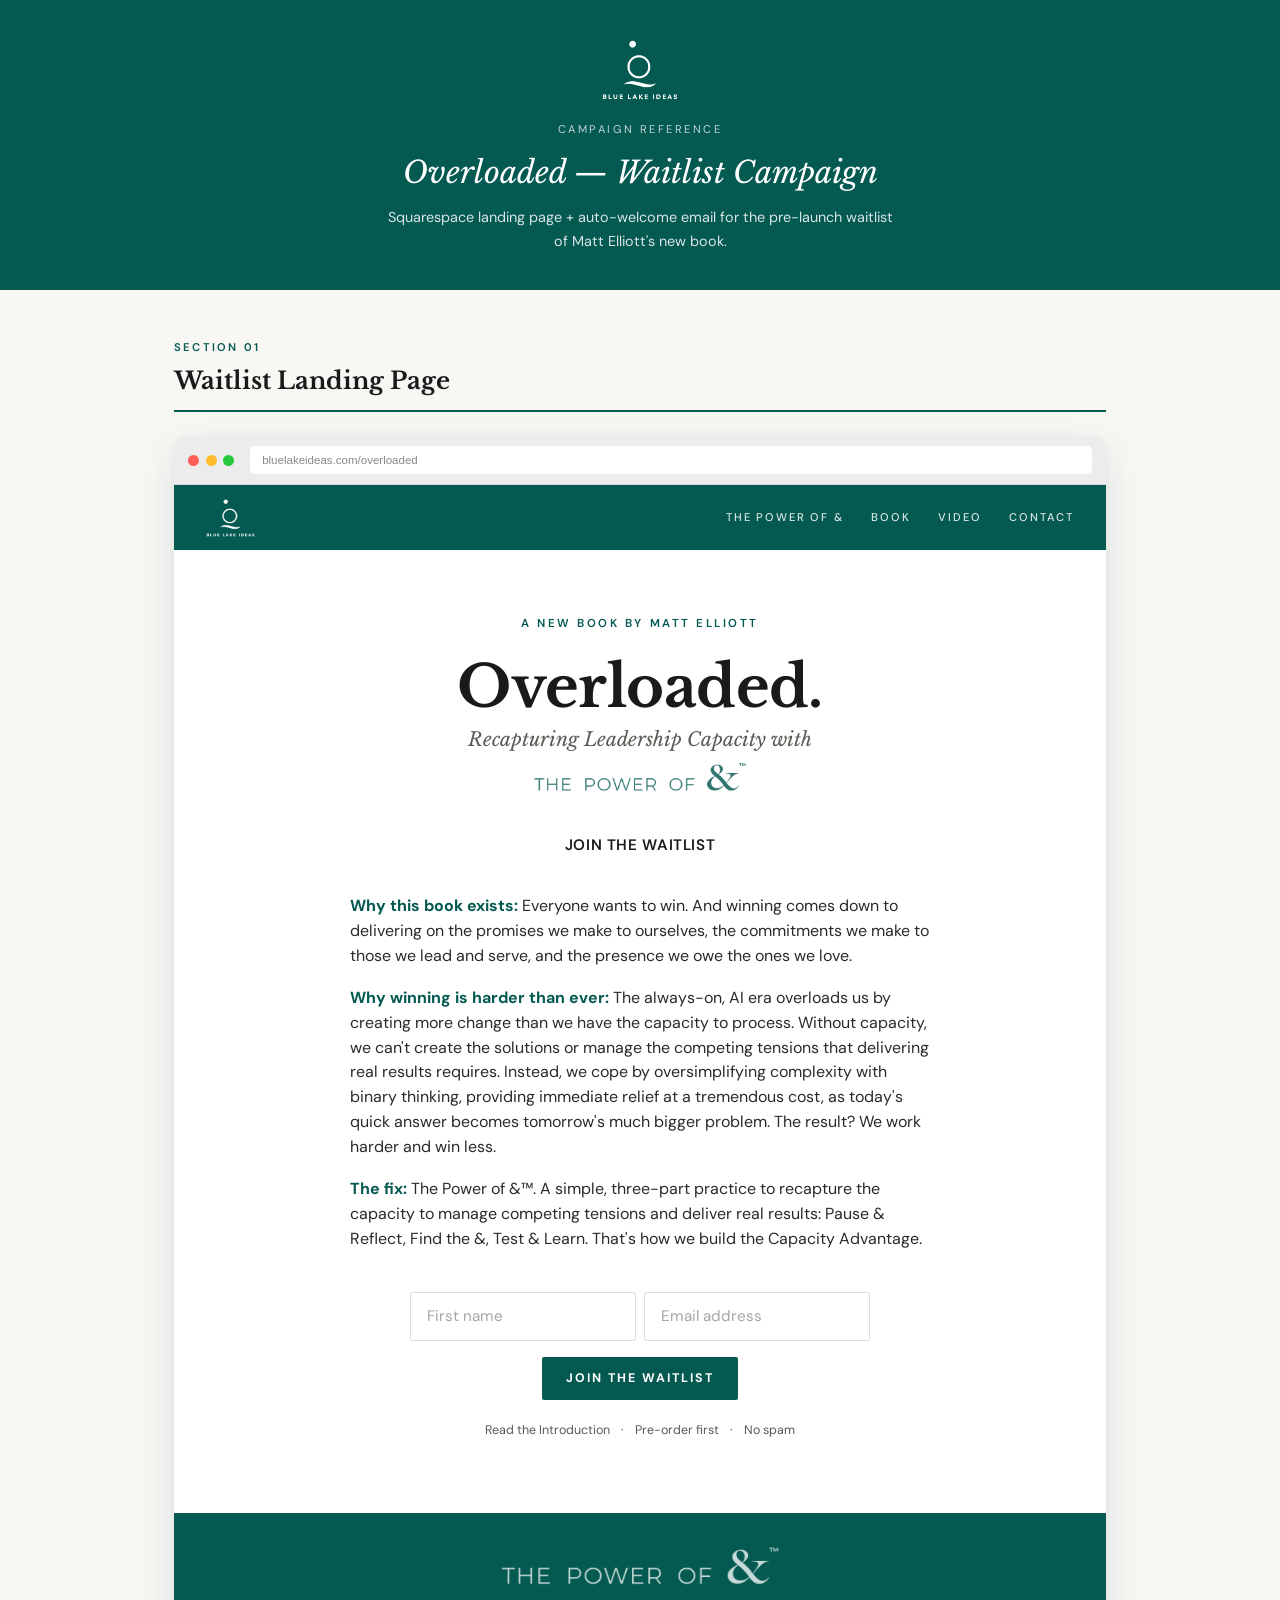
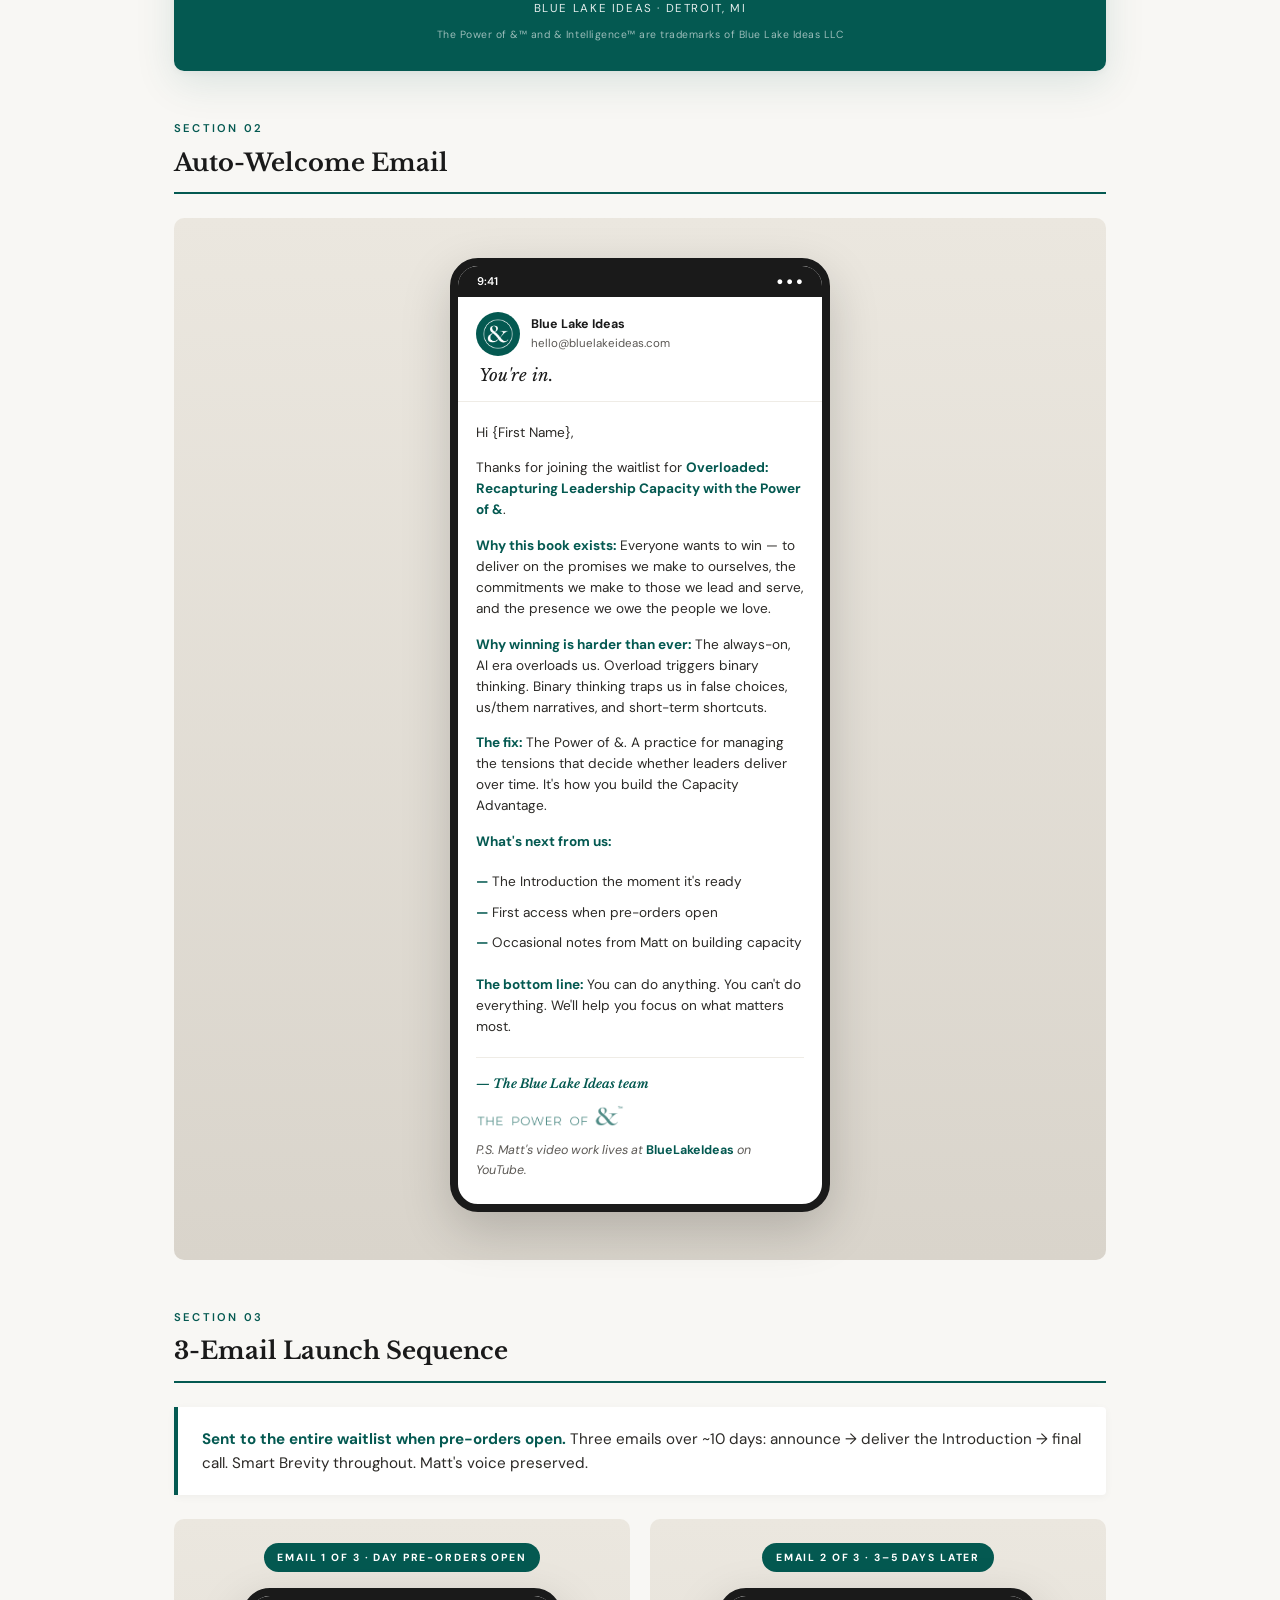
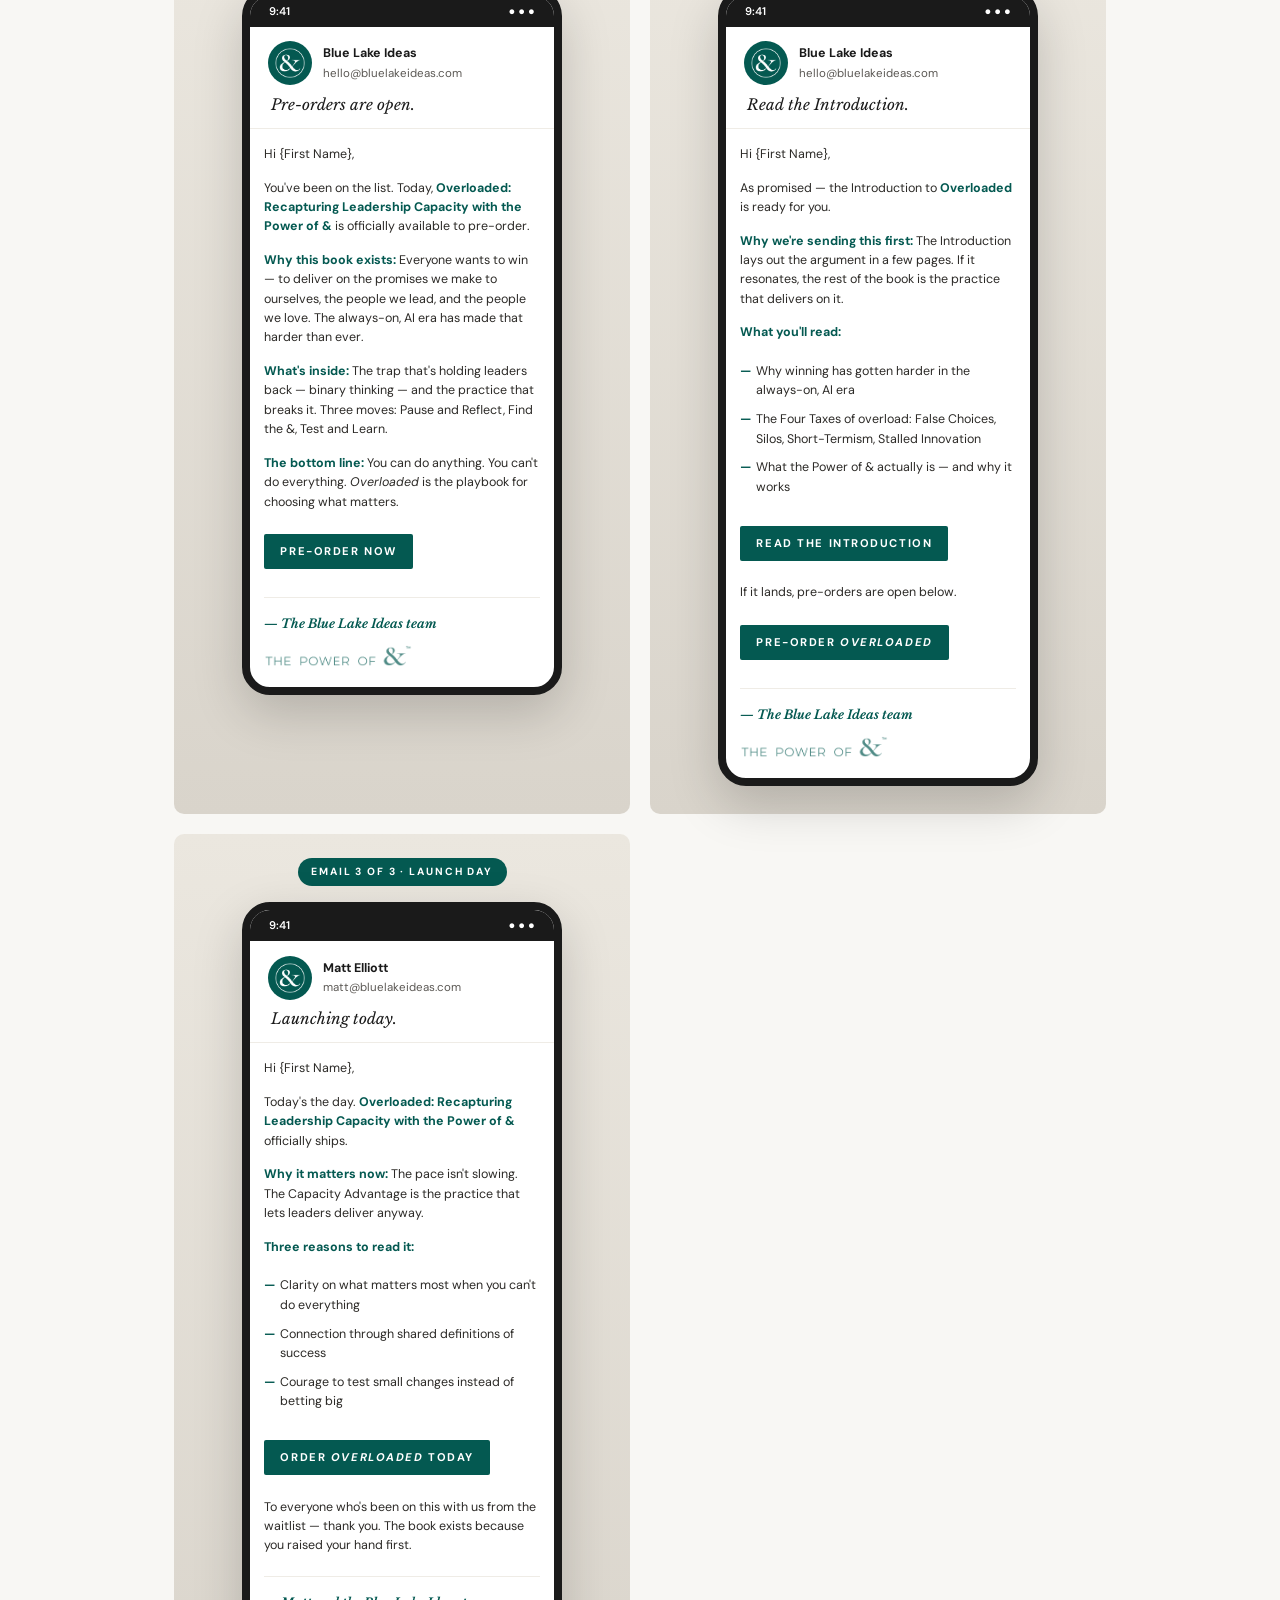
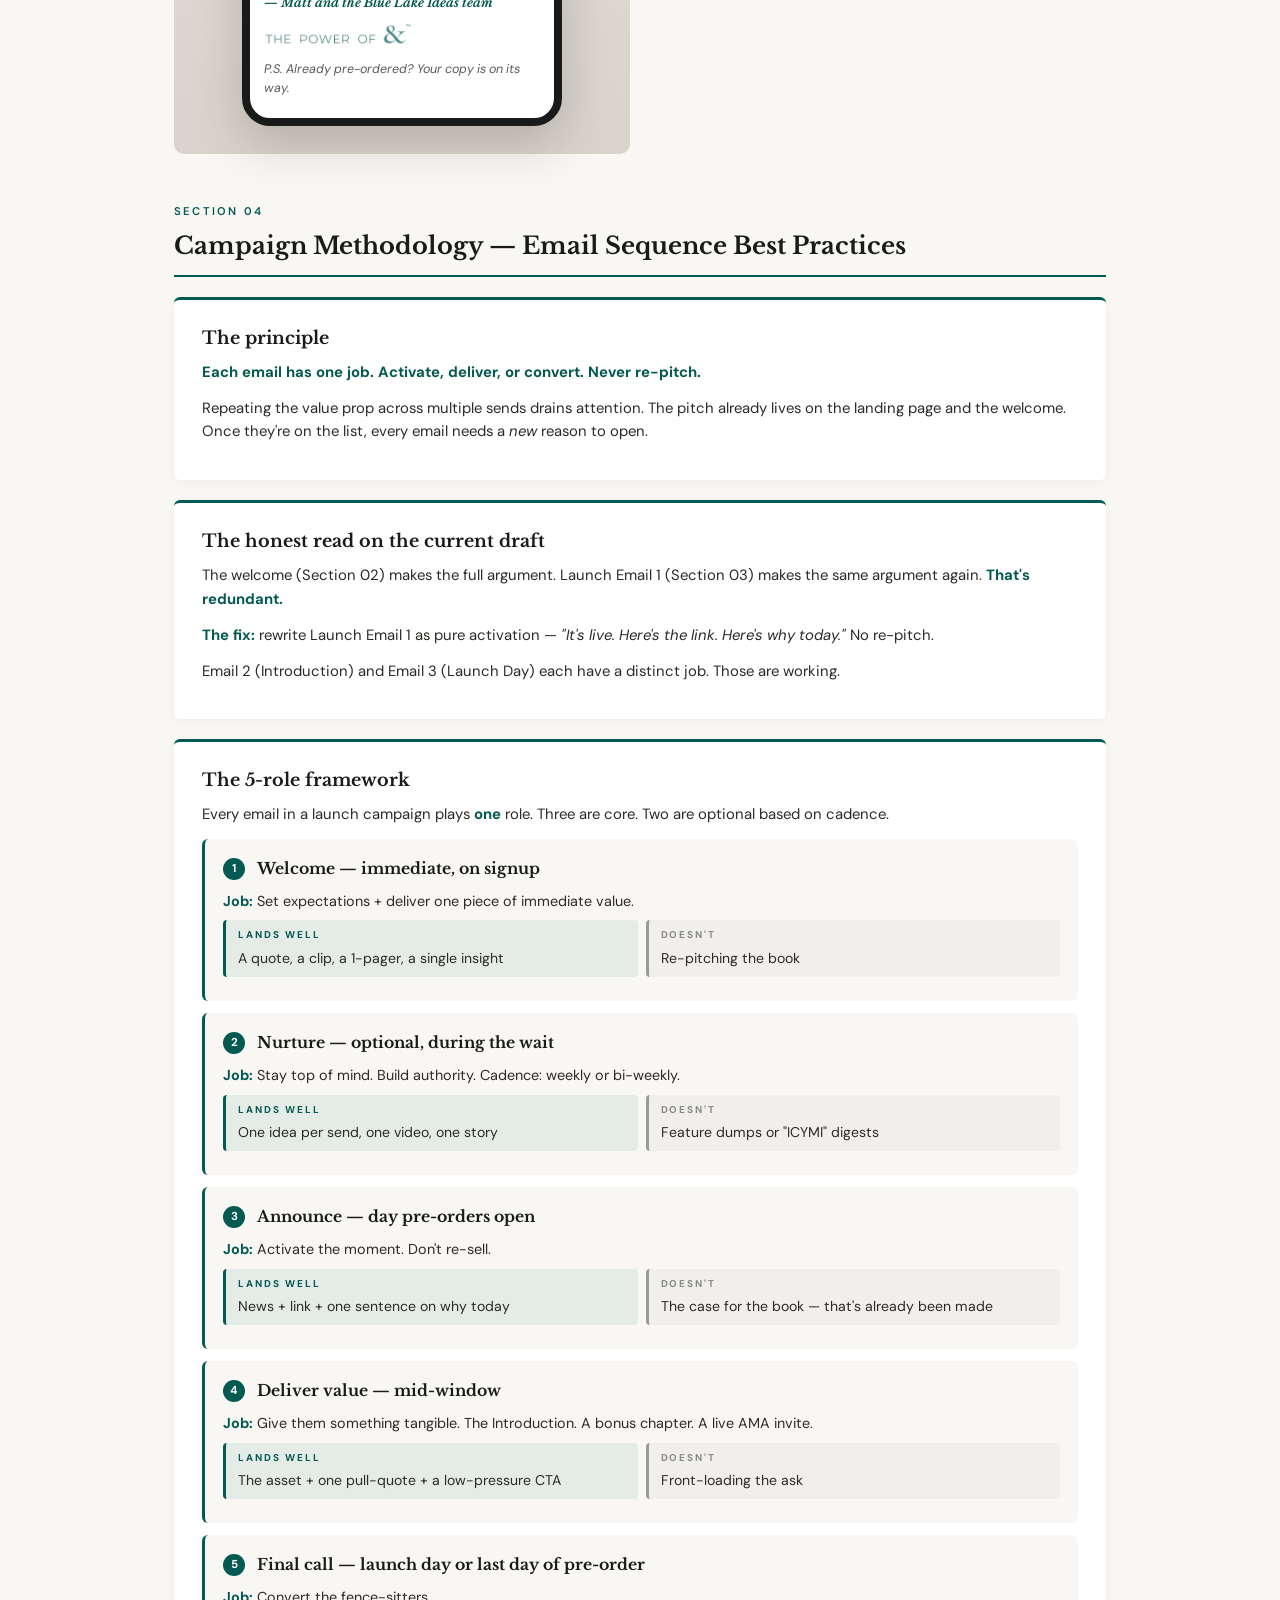
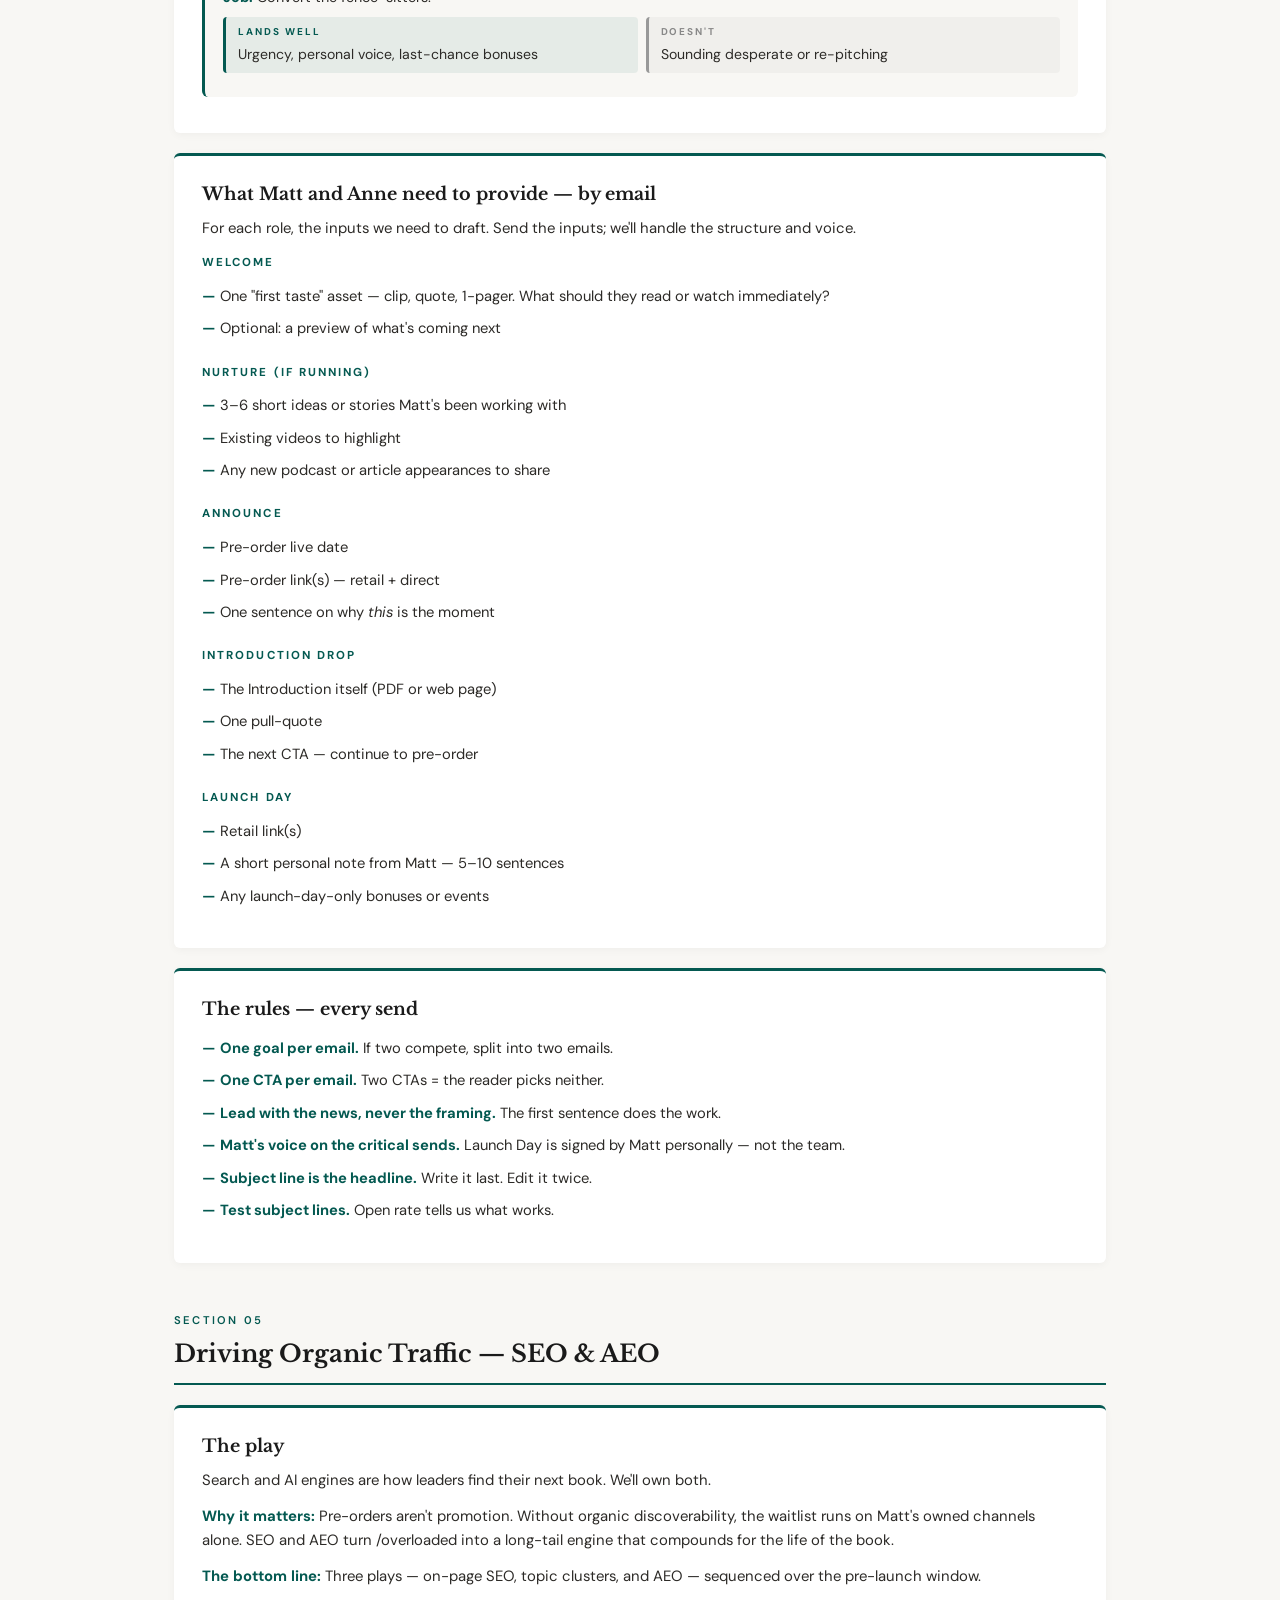
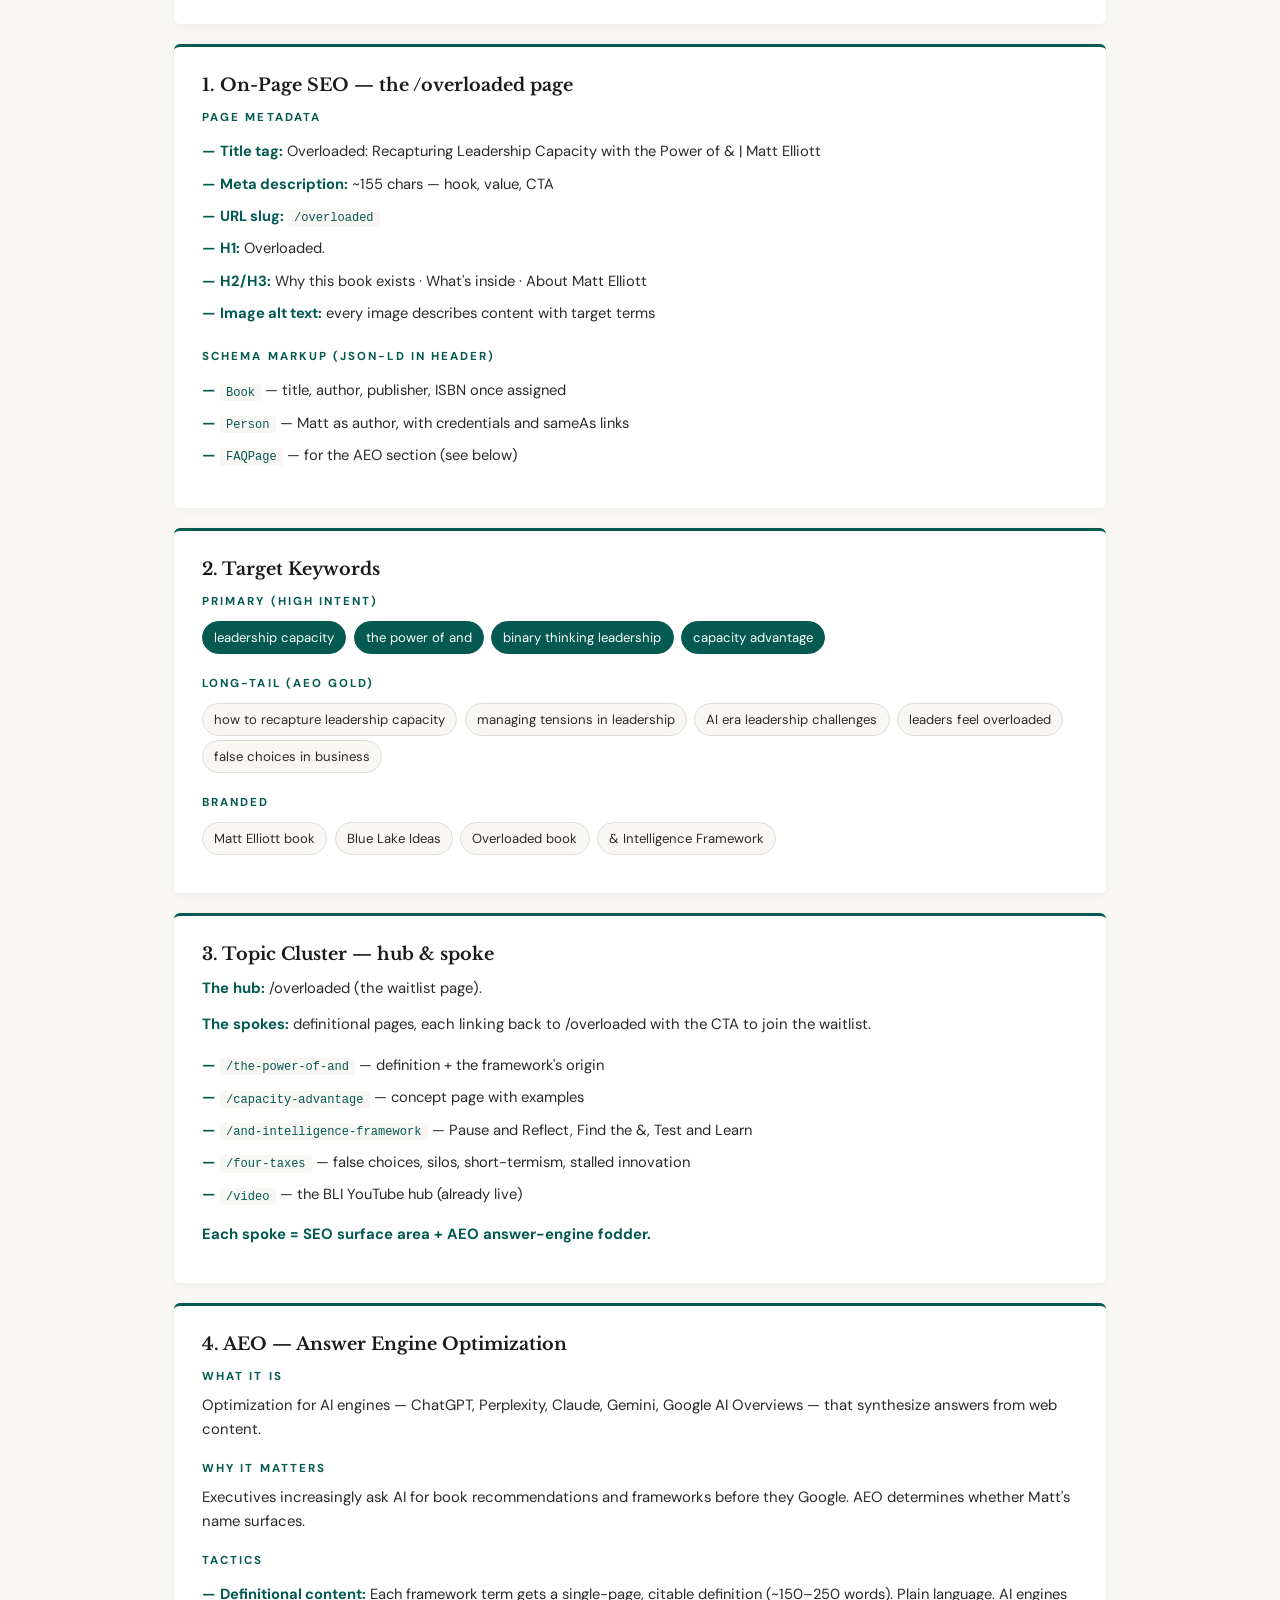
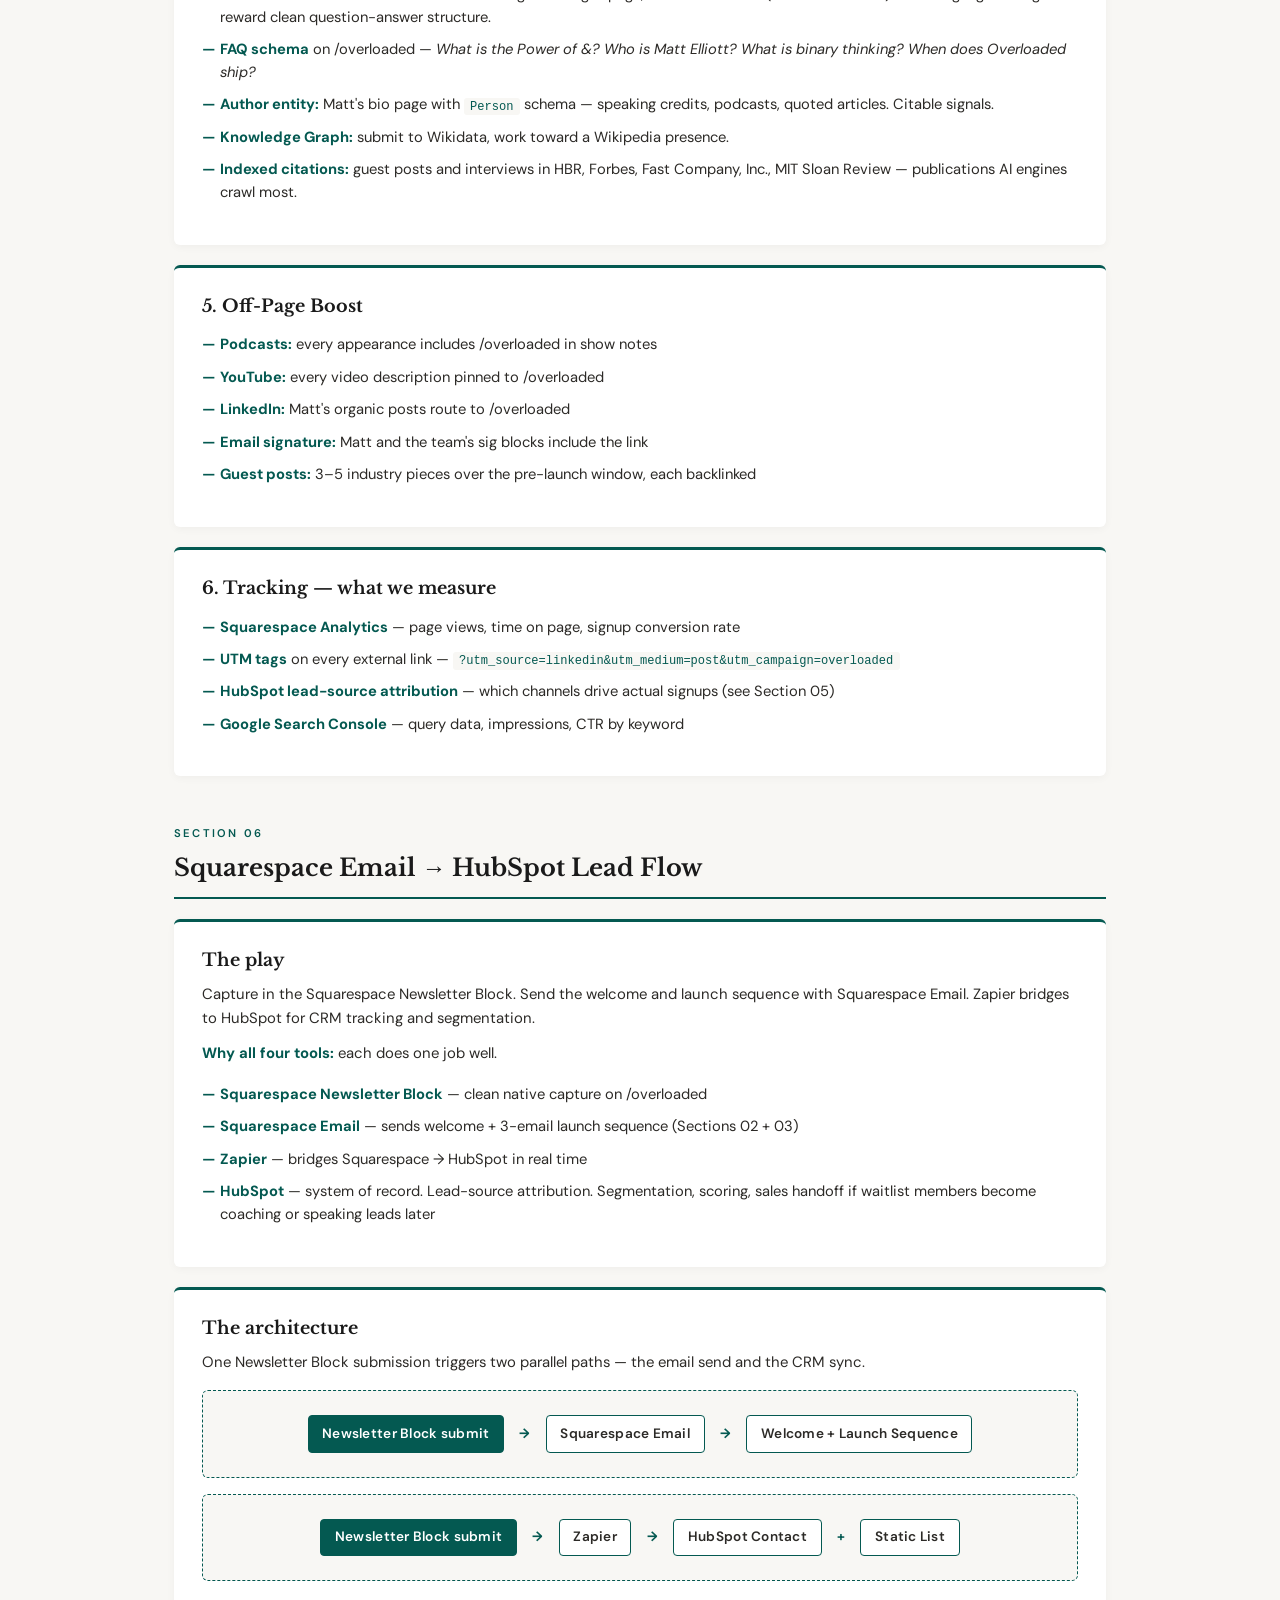
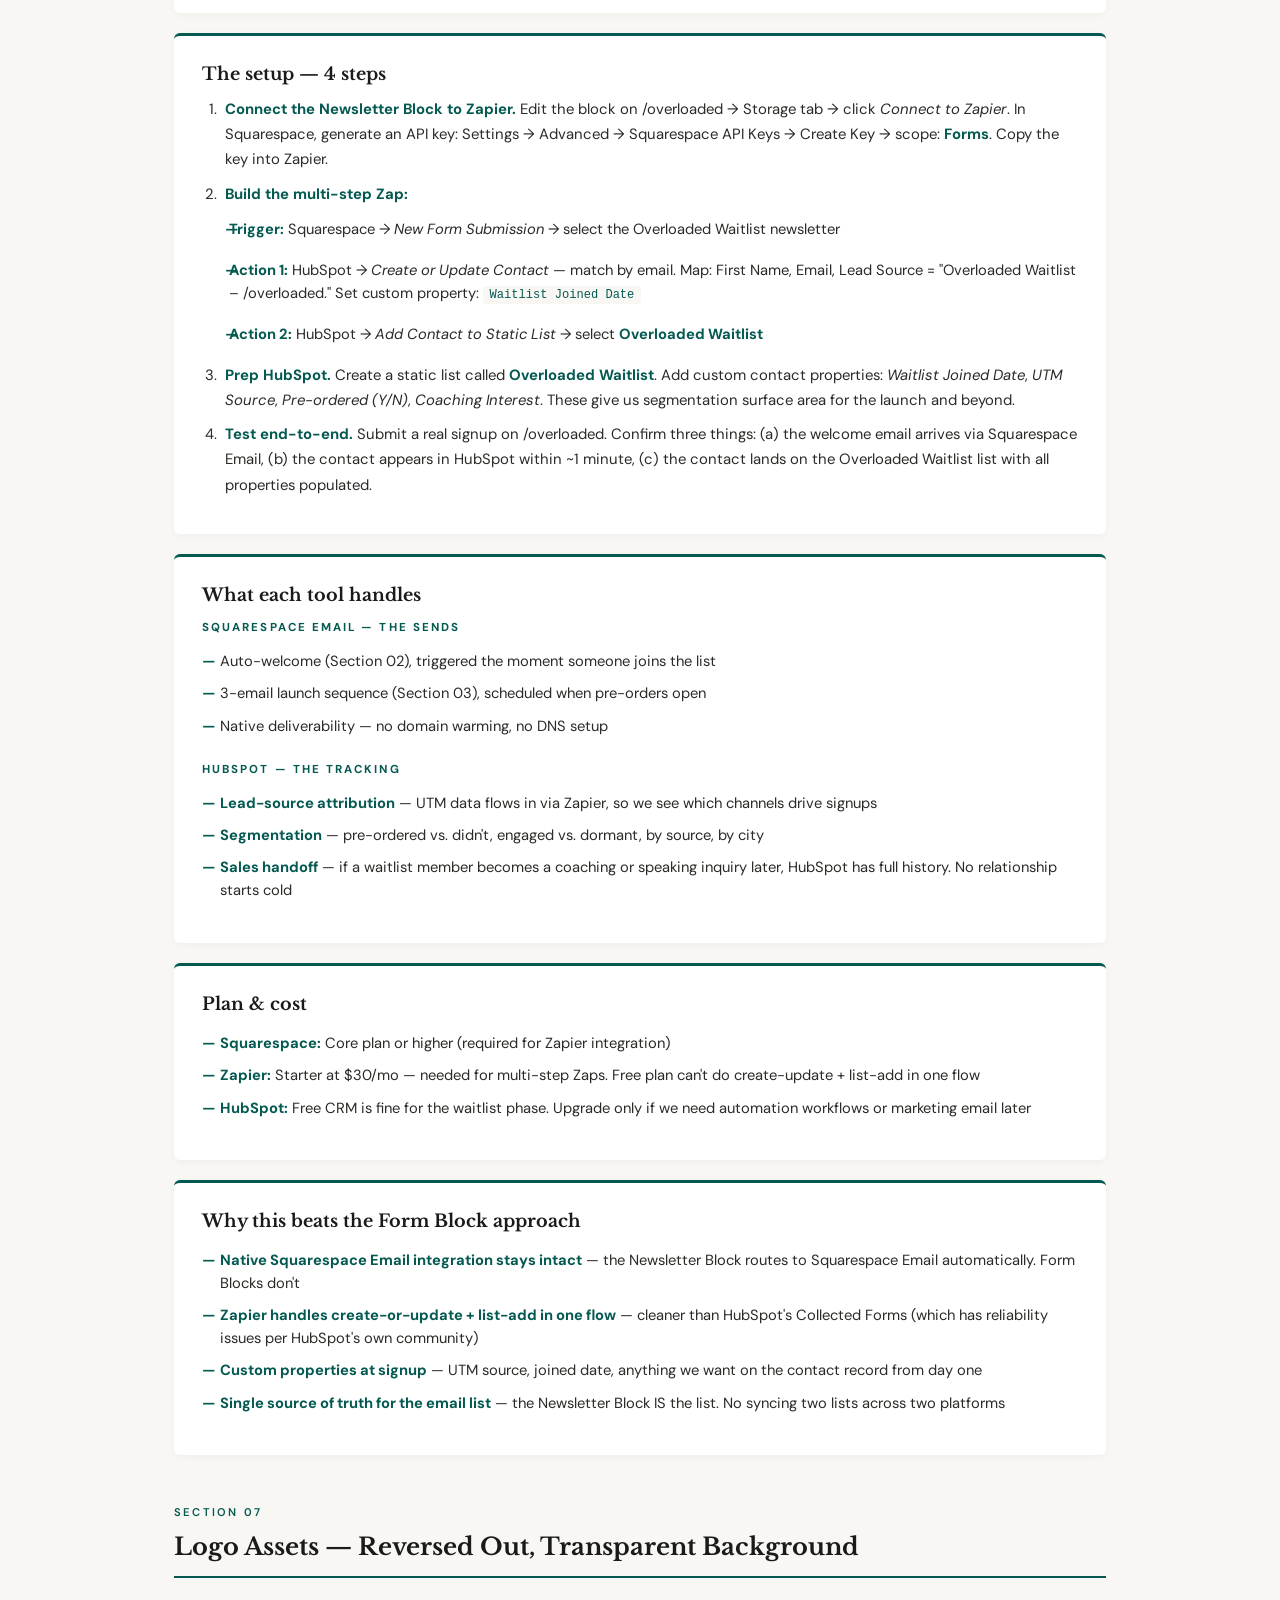
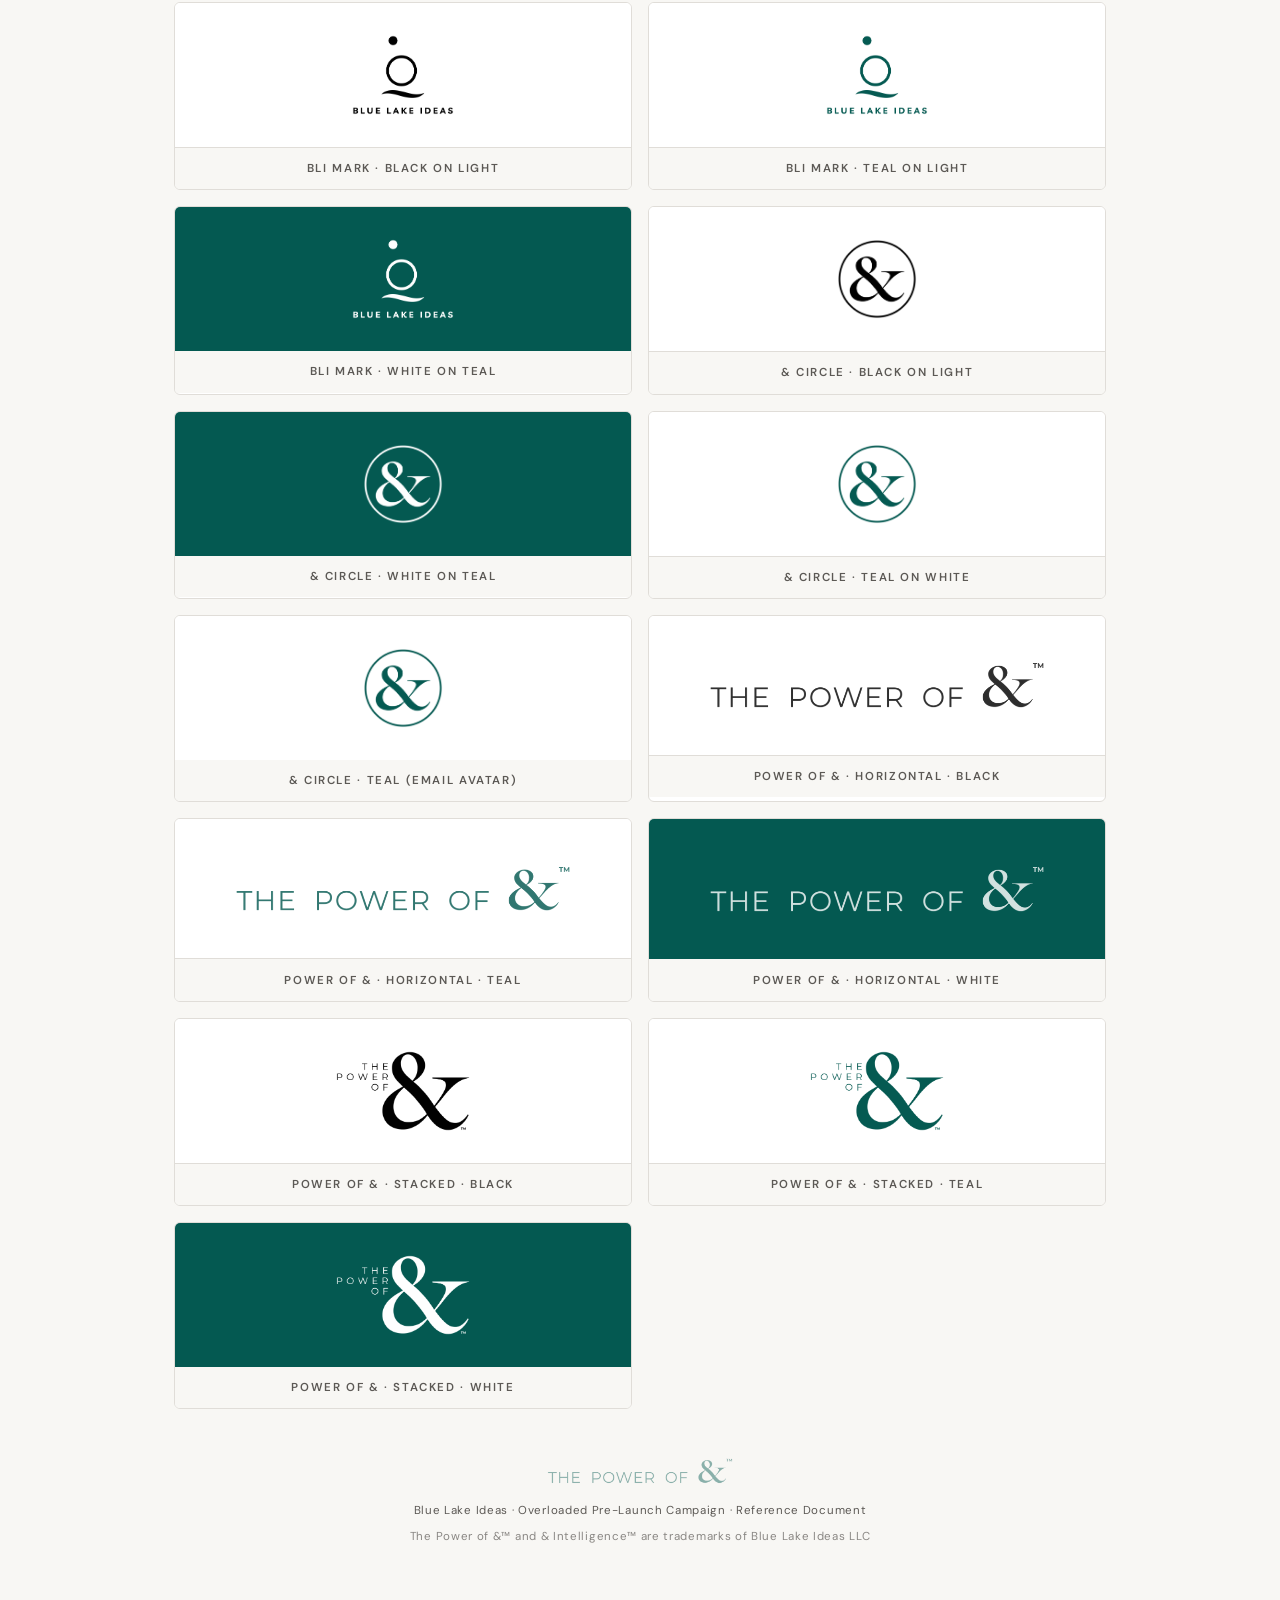
==== docs/index.html @ 81c235e9 "Copy edit: 'as today's quick answer...' and add 'The result?' before final line" ====
<!DOCTYPE html>
<html lang="en">
<head>
<meta charset="UTF-8">
<meta name="viewport" content="width=device-width, initial-scale=1.0">
<title>Overloaded — Waitlist Campaign Reference | Blue Lake Ideas</title>
<link href="https://fonts.googleapis.com/css2?family=Libre+Baskerville:ital,wght@0,400;0,700;1,400&family=DM+Sans:wght@300;400;500;600;700&display=swap" rel="stylesheet">
<style>
  :root {
    --teal: #045951;
    --teal-deep: #033f39;
    --black: #1a1a1a;
    --text: #2c2a27;
    --text-light: #5c5955;
    --white: #ffffff;
    --cream: #f8f7f4;
    --border: #e0ddd8;
    --gold: #c4975a;
  }
  * { margin: 0; padding: 0; box-sizing: border-box; }
  html { scroll-behavior: smooth; }
  body {
    font-family: 'DM Sans', -apple-system, sans-serif;
    background: var(--cream);
    color: var(--text);
    line-height: 1.65;
    -webkit-font-smoothing: antialiased;
  }
  ::selection { background: var(--teal); color: var(--white); }

  /* ─── Doc header ─── */
  .doc-header {
    background: var(--teal);
    color: var(--white);
    padding: 2.5rem 2rem 2.25rem;
    text-align: center;
  }
  .doc-header img.bli {
    height: 60px;
    width: auto;
    margin: 0 auto 1.25rem;
    display: block;
  }
  .doc-header .eyebrow {
    font-size: 0.7rem;
    letter-spacing: 0.22em;
    text-transform: uppercase;
    opacity: 0.75;
    margin-bottom: 0.6rem;
  }
  .doc-header h1 {
    font-family: 'Libre Baskerville', serif;
    font-style: italic;
    font-size: 1.9rem;
    font-weight: 400;
    margin-bottom: 0.5rem;
  }
  .doc-header p {
    font-size: 0.9rem;
    opacity: 0.85;
    max-width: 520px;
    margin: 0 auto;
  }

  .container {
    max-width: 980px;
    margin: 0 auto;
    padding: 3rem 1.5rem 5rem;
  }

  .section-header {
    margin: 3rem 0 1.25rem;
    border-bottom: 2px solid var(--teal);
    padding-bottom: 0.6rem;
  }
  .section-header:first-of-type { margin-top: 0; }
  .section-header .num {
    font-size: 0.7rem;
    letter-spacing: 0.2em;
    text-transform: uppercase;
    color: var(--teal);
    font-weight: 600;
  }
  .section-header h2 {
    font-family: 'Libre Baskerville', serif;
    font-size: 1.5rem;
    font-weight: 700;
    color: var(--black);
    margin-top: 0.3rem;
  }

  /* ─── Browser frame ─── */
  .browser {
    background: var(--white);
    border-radius: 10px;
    box-shadow: 0 12px 40px rgba(4,89,81,0.12), 0 2px 6px rgba(0,0,0,0.04);
    overflow: hidden;
    margin-top: 1.5rem;
  }
  .browser-bar {
    background: #ececec;
    padding: 0.6rem 0.9rem;
    display: flex;
    align-items: center;
    gap: 0.4rem;
    border-bottom: 1px solid #d8d8d8;
  }
  .dot { width: 11px; height: 11px; border-radius: 50%; }
  .dot.r { background: #ff5f56; }
  .dot.y { background: #ffbd2e; }
  .dot.g { background: #27c93f; }
  .url-bar {
    flex: 1;
    background: var(--white);
    border-radius: 5px;
    padding: 0.3rem 0.75rem;
    font-size: 0.72rem;
    color: #888;
    margin-left: 0.6rem;
    font-family: -apple-system, sans-serif;
  }

  /* ─── Squarespace nav strip ─── */
  .ss-nav {
    background: var(--teal);
    padding: 0.85rem 2rem;
    display: flex;
    align-items: center;
    justify-content: space-between;
  }
  .ss-nav img.bli-mark {
    height: 38px;
    width: auto;
    display: block;
  }
  .ss-nav-links {
    display: flex;
    gap: 1.75rem;
  }
  .ss-nav-links span {
    font-size: 0.7rem;
    letter-spacing: 0.16em;
    text-transform: uppercase;
    color: rgba(255,255,255,0.85);
    font-weight: 500;
  }

  /* ─── Hero (waitlist page) ─── */
  .hero {
    padding: 4rem 2rem 3rem;
    text-align: center;
    background: var(--white);
  }
  .hero .eyebrow {
    font-size: 0.72rem;
    letter-spacing: 0.22em;
    text-transform: uppercase;
    color: var(--teal);
    font-weight: 600;
    margin-bottom: 1.5rem;
  }
  .hero h1 {
    font-family: 'Libre Baskerville', serif;
    font-weight: 700;
    font-size: 3.6rem;
    color: var(--black);
    line-height: 1.05;
    margin-bottom: 0.5rem;
    letter-spacing: -0.01em;
  }
  .hero .subhead {
    font-family: 'Libre Baskerville', serif;
    font-style: italic;
    font-size: 1.2rem;
    color: var(--text-light);
    max-width: 580px;
    margin: 0 auto 0.25rem;
    line-height: 1.4;
  }
  .hero .subhead .powerof {
    display: inline-block;
    vertical-align: middle;
    height: 1.4em;
    width: auto;
    margin: 0 0.15em 0.15em;
  }
  .subhead-logo {
    margin: 0.5rem auto 2rem;
    text-align: center;
  }
  .subhead-logo img {
    height: 2rem;
    width: auto;
    max-width: 280px;
  }
  .hero .lead {
    font-size: 0.95rem;
    font-weight: 600;
    color: var(--black);
    letter-spacing: 0.04em;
    text-transform: uppercase;
    margin-bottom: 2.25rem;
  }

  .smart-block {
    max-width: 580px;
    margin: 0 auto 1.1rem;
    text-align: left;
    font-size: 1rem;
    line-height: 1.55;
  }
  .smart-block strong {
    color: var(--teal);
    font-weight: 700;
  }
  .smart-block.center { text-align: center; }

  .form-wrap {
    max-width: 460px;
    margin: 2.5rem auto 1.5rem;
    text-align: center;
  }
  .form-row {
    display: flex;
    gap: 0.5rem;
    margin-bottom: 1rem;
  }
  .form-input {
    flex: 1;
    padding: 0.85rem 1rem;
    border: 1.5px solid var(--border);
    background: var(--white);
    font-family: inherit;
    font-size: 0.95rem;
    color: var(--text);
    border-radius: 2px;
  }
  .form-input::placeholder { color: #a8a5a0; }
  .form-btn {
    background: var(--teal);
    color: var(--white);
    padding: 0.85rem 1.5rem;
    border: none;
    font-family: inherit;
    font-size: 0.78rem;
    font-weight: 700;
    letter-spacing: 0.16em;
    text-transform: uppercase;
    cursor: pointer;
    border-radius: 2px;
    transition: background 0.2s;
  }
  .form-btn:hover { background: var(--teal-deep); }
  .form-fineprint {
    font-size: 0.78rem;
    color: var(--text-light);
    margin-top: 1.25rem;
  }
  .form-fineprint .pipe { color: var(--teal); margin: 0 0.5rem; }

  /* ─── Page footer (Squarespace) ─── */
  .ss-foot {
    background: var(--teal);
    color: var(--white);
    padding: 2rem 2rem 1.75rem;
    text-align: center;
  }
  .ss-foot img {
    height: 42px;
    width: auto;
    display: block;
    margin: 0 auto 0.8rem;
    opacity: 0.95;
  }
  .ss-foot .addr {
    font-size: 0.72rem;
    letter-spacing: 0.14em;
    text-transform: uppercase;
    opacity: 0.9;
  }
  .ss-foot .tm {
    opacity: 0.6;
    margin-top: 0.5rem;
    font-size: 0.65rem;
    letter-spacing: 0.05em;
  }

  /* ─── Email mockup (phone) ─── */
  .email-stage {
    background: linear-gradient(180deg, #ebe7df 0%, #d9d4cb 100%);
    padding: 2.5rem 1rem 3rem;
    border-radius: 10px;
    margin-top: 1.5rem;
    display: flex;
    justify-content: center;
  }
  .phone {
    width: 100%;
    max-width: 380px;
    background: var(--white);
    border-radius: 28px;
    overflow: hidden;
    box-shadow: 0 18px 50px rgba(0,0,0,0.18);
    border: 8px solid #1a1a1a;
  }
  .phone-status {
    background: #1a1a1a;
    color: var(--white);
    padding: 0.4rem 1.2rem;
    display: flex;
    justify-content: space-between;
    font-size: 0.7rem;
    font-weight: 600;
  }
  .mail-header {
    background: var(--white);
    padding: 0.9rem 1.1rem 0.7rem;
    border-bottom: 1px solid #efece6;
  }
  .mail-from {
    display: flex;
    align-items: center;
    gap: 0.7rem;
    margin-bottom: 0.4rem;
  }
  .avatar {
    width: 44px; height: 44px;
    background: var(--teal);
    border-radius: 50%;
    display: flex;
    align-items: center;
    justify-content: center;
    overflow: hidden;
    flex-shrink: 0;
  }
  .avatar img {
    width: 30px;
    height: 30px;
    object-fit: contain;
  }
  .mail-meta { font-size: 0.78rem; }
  .mail-meta .name { font-weight: 700; color: var(--black); }
  .mail-meta .addr { color: var(--text-light); font-size: 0.72rem; }
  .mail-subject {
    font-family: 'Libre Baskerville', serif;
    font-style: italic;
    font-size: 1.05rem;
    color: var(--black);
    padding: 0 0.2rem;
  }
  .mail-body {
    padding: 1.25rem 1.1rem 1.5rem;
    font-size: 0.85rem;
    line-height: 1.55;
    color: var(--text);
  }
  .mail-body p { margin-bottom: 0.9rem; }
  .mail-body strong { color: var(--teal); font-weight: 700; }
  .mail-body ul {
    list-style: none;
    margin: 0.5rem 0 1rem;
    padding: 0;
  }
  .mail-body li {
    padding: 0.3rem 0 0.3rem 1rem;
    position: relative;
  }
  .mail-body li::before {
    content: "—";
    position: absolute;
    left: 0;
    color: var(--teal);
    font-weight: 700;
  }
  .mail-sig {
    border-top: 1px solid #efece6;
    margin-top: 1.25rem;
    padding-top: 1rem;
    font-size: 0.78rem;
    color: var(--text-light);
  }
  .mail-sig .name {
    font-family: 'Libre Baskerville', serif;
    font-style: italic;
    color: var(--teal);
    font-weight: 700;
  }
  .mail-sig img {
    height: 22px;
    width: auto;
    display: block;
    margin-top: 0.7rem;
    opacity: 0.85;
  }
  .mail-ps {
    margin-top: 0.9rem;
    font-size: 0.78rem;
    color: var(--text-light);
    font-style: italic;
  }
  .mail-ps strong {
    color: var(--teal);
    font-style: normal;
  }

  /* ─── Launch sequence layout ─── */
  .launch-intro {
    background: var(--white);
    border-left: 4px solid var(--teal);
    padding: 1.25rem 1.5rem;
    margin: 1.5rem 0 0;
    border-radius: 0 4px 4px 0;
    box-shadow: 0 2px 8px rgba(0,0,0,0.04);
    font-size: 0.95rem;
    line-height: 1.6;
  }
  .launch-intro strong { color: var(--teal); font-weight: 700; }
  .email-row {
    display: grid;
    grid-template-columns: repeat(auto-fit, minmax(320px, 1fr));
    gap: 1.25rem;
    margin-top: 1.5rem;
  }
  .email-cell {
    background: linear-gradient(180deg, #ebe7df 0%, #d9d4cb 100%);
    padding: 1.5rem 1rem 1.75rem;
    border-radius: 10px;
    display: flex;
    flex-direction: column;
    align-items: center;
  }
  .email-cell .timing {
    background: var(--teal);
    color: var(--white);
    font-size: 0.65rem;
    letter-spacing: 0.18em;
    text-transform: uppercase;
    font-weight: 700;
    padding: 0.35rem 0.85rem;
    border-radius: 100px;
    margin-bottom: 1rem;
  }
  .email-cell .phone { max-width: 320px; }
  .email-cell .mail-body { font-size: 0.78rem; padding: 1rem 0.9rem 1.25rem; }
  .email-cell .mail-subject { font-size: 0.95rem; }
  .form-btn-inline {
    display: inline-block;
    background: var(--teal);
    color: var(--white);
    padding: 0.55rem 1rem;
    font-size: 0.7rem;
    font-weight: 700;
    letter-spacing: 0.14em;
    text-transform: uppercase;
    text-decoration: none;
    border-radius: 2px;
    margin: 0.5rem 0;
  }

  /* ─── Implementation notes ─── */
  .notes {
    background: var(--white);
    border-left: 4px solid var(--teal);
    padding: 1.5rem 1.75rem;
    margin-top: 1.5rem;
    border-radius: 0 4px 4px 0;
    box-shadow: 0 2px 8px rgba(0,0,0,0.04);
  }
  .notes h3 {
    font-family: 'Libre Baskerville', serif;
    font-weight: 700;
    font-size: 1.05rem;
    color: var(--black);
    margin-bottom: 0.75rem;
  }
  .notes ol {
    padding-left: 1.2rem;
    font-size: 0.92rem;
    line-height: 1.7;
  }
  .notes ol li { margin-bottom: 0.5rem; }
  .notes strong { color: var(--teal); }
  .notes code {
    background: var(--cream);
    padding: 0.1rem 0.4rem;
    border-radius: 3px;
    font-family: 'SF Mono', Menlo, monospace;
    font-size: 0.85em;
    color: var(--teal);
  }

  /* ─── Strategy section blocks ─── */
  .strategy-card {
    background: var(--white);
    border-radius: 6px;
    padding: 1.5rem 1.75rem;
    margin-top: 1.25rem;
    box-shadow: 0 2px 8px rgba(0,0,0,0.04);
    border-top: 3px solid var(--teal);
  }
  .strategy-card h3 {
    font-family: 'Libre Baskerville', serif;
    font-weight: 700;
    font-size: 1.1rem;
    color: var(--black);
    margin-bottom: 0.5rem;
  }
  .strategy-card h4 {
    font-size: 0.72rem;
    letter-spacing: 0.18em;
    text-transform: uppercase;
    color: var(--teal);
    font-weight: 700;
    margin: 1.1rem 0 0.5rem;
  }
  .strategy-card h4:first-of-type { margin-top: 0.5rem; }
  .strategy-card p {
    font-size: 0.93rem;
    line-height: 1.6;
    margin-bottom: 0.75rem;
  }
  .strategy-card strong { color: var(--teal); font-weight: 700; }
  .strategy-card ul {
    list-style: none;
    margin: 0.4rem 0 0.75rem;
    padding: 0;
  }
  .strategy-card ul li {
    padding: 0.3rem 0 0.3rem 1.1rem;
    position: relative;
    font-size: 0.92rem;
    line-height: 1.55;
  }
  .strategy-card ul li::before {
    content: "—";
    position: absolute;
    left: 0;
    color: var(--teal);
    font-weight: 700;
  }
  .strategy-card ol {
    padding-left: 1.2rem;
    font-size: 0.93rem;
    line-height: 1.7;
    margin: 0.5rem 0 0.75rem;
  }
  .strategy-card ol li { margin-bottom: 0.55rem; padding-left: 0.25rem; }
  .strategy-card code {
    background: var(--cream);
    padding: 0.1rem 0.4rem;
    border-radius: 3px;
    font-family: 'SF Mono', Menlo, monospace;
    font-size: 0.82em;
    color: var(--teal);
    word-break: break-word;
  }
  .strategy-grid {
    display: grid;
    grid-template-columns: repeat(auto-fit, minmax(280px, 1fr));
    gap: 1rem;
    margin-top: 1rem;
  }
  .keyword-pill {
    display: inline-block;
    background: var(--cream);
    border: 1px solid var(--border);
    color: var(--text);
    padding: 0.3rem 0.7rem;
    font-size: 0.82rem;
    border-radius: 100px;
    margin: 0.15rem 0.2rem 0.15rem 0;
  }
  .keyword-pill.primary {
    background: var(--teal);
    color: var(--white);
    border-color: var(--teal);
  }
  .flow-diagram {
    background: var(--cream);
    border: 1px dashed var(--teal);
    border-radius: 6px;
    padding: 1.25rem 1rem;
    margin: 1rem 0 0.5rem;
    text-align: center;
    font-size: 0.85rem;
    font-weight: 600;
    color: var(--text);
    letter-spacing: 0.02em;
  }
  .flow-diagram .arrow {
    color: var(--teal);
    margin: 0 0.5rem;
    font-weight: 700;
  }
  .flow-diagram .node {
    display: inline-block;
    background: var(--white);
    padding: 0.4rem 0.85rem;
    border-radius: 4px;
    border: 1.5px solid var(--teal);
    margin: 0.25rem;
  }
  .flow-diagram .node.accent {
    background: var(--teal);
    color: var(--white);
  }

  /* ─── Does/doesn't comparison ─── */
  .compare {
    display: grid;
    grid-template-columns: 1fr 1fr;
    gap: 0.5rem;
    margin: 0.5rem 0;
  }
  .compare .col {
    padding: 0.5rem 0.75rem;
    border-radius: 4px;
    font-size: 0.88rem;
    line-height: 1.5;
  }
  .compare .does {
    background: rgba(4, 89, 81, 0.08);
    border-left: 3px solid var(--teal);
  }
  .compare .does .lbl {
    font-size: 0.62rem;
    letter-spacing: 0.2em;
    text-transform: uppercase;
    color: var(--teal);
    font-weight: 700;
    margin-bottom: 0.3rem;
  }
  .compare .doesnt {
    background: rgba(0, 0, 0, 0.03);
    border-left: 3px solid #999;
  }
  .compare .doesnt .lbl {
    font-size: 0.62rem;
    letter-spacing: 0.2em;
    text-transform: uppercase;
    color: #888;
    font-weight: 700;
    margin-bottom: 0.3rem;
  }
  .role-card {
    background: var(--cream);
    border-radius: 6px;
    padding: 1rem 1.15rem;
    margin: 0.75rem 0;
    border-left: 3px solid var(--teal);
  }
  .role-card .role-num {
    display: inline-block;
    background: var(--teal);
    color: var(--white);
    width: 22px; height: 22px;
    border-radius: 50%;
    text-align: center;
    line-height: 22px;
    font-size: 0.72rem;
    font-weight: 700;
    margin-right: 0.5rem;
    vertical-align: middle;
  }
  .role-card .role-title {
    font-family: 'Libre Baskerville', serif;
    font-weight: 700;
    font-size: 0.98rem;
    color: var(--black);
    vertical-align: middle;
  }
  .role-card .role-job {
    margin-top: 0.5rem;
    font-size: 0.9rem;
    color: var(--text);
    line-height: 1.55;
  }
  .role-card .role-job strong { color: var(--teal); }
  @media (max-width: 540px) {
    .compare { grid-template-columns: 1fr; }
  }

  /* ─── Logo library ─── */
  .logo-grid {
    display: grid;
    grid-template-columns: repeat(2, 1fr);
    gap: 1rem;
    margin-top: 1.5rem;
  }
  .logo-card {
    background: var(--white);
    border: 1px solid var(--border);
    border-radius: 6px;
    overflow: hidden;
  }
  .logo-card.dark .swatch { background: var(--teal); }
  .logo-card.light .swatch { background: var(--white); border-bottom: 1px solid var(--border); }
  .swatch {
    padding: 2rem 1rem;
    display: flex;
    align-items: center;
    justify-content: center;
    min-height: 140px;
  }
  .swatch img {
    max-width: 80%;
    max-height: 80px;
    width: auto;
    height: auto;
  }
  .logo-card .label {
    padding: 0.7rem 1rem;
    font-size: 0.72rem;
    letter-spacing: 0.14em;
    text-transform: uppercase;
    color: var(--text-light);
    font-weight: 600;
    text-align: center;
    background: var(--cream);
  }

  .doc-footer {
    text-align: center;
    padding: 3rem 1.5rem 0;
    font-size: 0.72rem;
    color: var(--text-light);
    letter-spacing: 0.06em;
  }
  .doc-footer img {
    height: 28px;
    width: auto;
    display: block;
    margin: 0 auto 1rem;
    opacity: 0.55;
  }
  .doc-footer .tm {
    margin-top: 0.4rem;
    opacity: 0.7;
  }

  @media (max-width: 640px) {
    .hero h1 { font-size: 2.6rem; }
    .hero .subhead { font-size: 1.05rem; }
    .form-row { flex-direction: column; }
    .ss-nav-links { display: none; }
    .logo-grid { grid-template-columns: 1fr; }
  }
</style>
</head>
<body>

<!-- ═══ DOC HEADER ═══ -->
<div class="doc-header">
  <img class="bli" src="[data-uri]" alt="Blue Lake Ideas">
  <div class="eyebrow">Campaign Reference</div>
  <h1>Overloaded — Waitlist Campaign</h1>
  <p>Squarespace landing page + auto-welcome email for the pre-launch waitlist of Matt Elliott's new book.</p>
</div>

<div class="container">

  <!-- ═══ 1. WAITLIST PAGE ═══ -->
  <div class="section-header">
    <div class="num">Section 01</div>
    <h2>Waitlist Landing Page</h2>
  </div>

  <div class="browser">
    <div class="browser-bar">
      <div class="dot r"></div><div class="dot y"></div><div class="dot g"></div>
      <div class="url-bar">bluelakeideas.com/overloaded</div>
    </div>

    <div class="ss-nav">
      <img class="bli-mark" src="[data-uri]" alt="Blue Lake Ideas">
      <div class="ss-nav-links">
        <span>The Power of &amp;</span>
        <span>Book</span>
        <span>Video</span>
        <span>Contact</span>
      </div>
    </div>

    <div class="hero">
      <div class="eyebrow">A New Book by Matt Elliott</div>
      <h1>Overloaded.</h1>
      <div class="subhead">
        Recapturing Leadership Capacity with
      </div>
      <div class="subhead-logo">
        <img src="[data-uri]" alt="The Power of &amp;">
      </div>
      <div class="lead">Join the Waitlist</div>

      <div class="smart-block">
        <strong>Why this book exists:</strong> Everyone wants to win. And winning comes down to delivering on the promises we make to ourselves, the commitments we make to those we lead and serve, and the presence we owe the ones we love.
      </div>

      <div class="smart-block">
        <strong>Why winning is harder than ever:</strong> The always-on, AI era overloads us by creating more change than we have the capacity to process. Without capacity, we can't create the solutions or manage the competing tensions that delivering real results requires. Instead, we cope by oversimplifying complexity with binary thinking, providing immediate relief at a tremendous cost, as today's quick answer becomes tomorrow's much bigger problem. The result? We work harder and win less.
      </div>

      <div class="smart-block">
        <strong>The fix:</strong> The Power of &amp;&trade;. A simple, three-part practice to recapture the capacity to manage competing tensions and deliver real results: Pause &amp; Reflect, Find the &amp;, Test &amp; Learn. That's how we build the Capacity Advantage.
      </div>

      <div class="form-wrap">
        <div class="form-row">
          <input type="text" class="form-input" placeholder="First name">
          <input type="email" class="form-input" placeholder="Email address">
        </div>
        <button class="form-btn">Join the Waitlist</button>
        <div class="form-fineprint">
          Read the Introduction <span class="pipe">·</span> Pre-order first <span class="pipe">·</span> No spam
        </div>
      </div>
    </div>

    <div class="ss-foot">
      <img src="[data-uri]" alt="The Power of &amp;">
      <div class="addr">Blue Lake Ideas · Detroit, MI</div>
      <div class="tm">The Power of &amp;™ and &amp; Intelligence™ are trademarks of Blue Lake Ideas LLC</div>
    </div>
  </div>

  <!-- ═══ 2. WELCOME EMAIL ═══ -->
  <div class="section-header">
    <div class="num">Section 02</div>
    <h2>Auto-Welcome Email</h2>
  </div>

  <div class="email-stage">
    <div class="phone">
      <div class="phone-status">
        <span>9:41</span>
        <span>● ● ●</span>
      </div>

      <div class="mail-header">
        <div class="mail-from">
          <div class="avatar">
            <img src="[data-uri]" alt="&amp;">
          </div>
          <div class="mail-meta">
            <div class="name">Blue Lake Ideas</div>
            <div class="addr">hello@bluelakeideas.com</div>
          </div>
        </div>
        <div class="mail-subject">You're in.</div>
      </div>

      <div class="mail-body">
        <p>Hi {First Name},</p>

        <p>Thanks for joining the waitlist for <strong>Overloaded: Recapturing Leadership Capacity with the Power of &amp;</strong>.</p>

        <p><strong>Why this book exists:</strong> Everyone wants to win — to deliver on the promises we make to ourselves, the commitments we make to those we lead and serve, and the presence we owe the people we love.</p>

        <p><strong>Why winning is harder than ever:</strong> The always-on, AI era overloads us. Overload triggers binary thinking. Binary thinking traps us in false choices, us/them narratives, and short-term shortcuts.</p>

        <p><strong>The fix:</strong> The Power of &amp;. A practice for managing the tensions that decide whether leaders deliver over time. It's how you build the Capacity Advantage.</p>

        <p><strong>What's next from us:</strong></p>
        <ul>
          <li>The Introduction the moment it's ready</li>
          <li>First access when pre-orders open</li>
          <li>Occasional notes from Matt on building capacity</li>
        </ul>

        <p><strong>The bottom line:</strong> You can do anything. You can't do everything. We'll help you focus on what matters most.</p>

        <div class="mail-sig">
          <div class="name">— The Blue Lake Ideas team</div>
          <img src="[data-uri]" alt="The Power of &amp;">
        </div>

        <div class="mail-ps">
          P.S. Matt's video work lives at <strong>BlueLakeIdeas</strong> on YouTube.
        </div>
      </div>
    </div>
  </div>


  <!-- ═══ 3. LAUNCH SEQUENCE ═══ -->
  <div class="section-header">
    <div class="num">Section 03</div>
    <h2>3-Email Launch Sequence</h2>
  </div>

  <div class="launch-intro">
    <strong>Sent to the entire waitlist when pre-orders open.</strong> Three emails over ~10 days: announce → deliver the Introduction → final call. Smart Brevity throughout. Matt's voice preserved.
  </div>

  <div class="email-row">

    <!-- Email 1 -->
    <div class="email-cell">
      <div class="timing">Email 1 of 3 · Day pre-orders open</div>
      <div class="phone">
        <div class="phone-status"><span>9:41</span><span>● ● ●</span></div>
        <div class="mail-header">
          <div class="mail-from">
            <div class="avatar"><img src="[data-uri]" alt="&amp;"></div>
            <div class="mail-meta">
              <div class="name">Blue Lake Ideas</div>
              <div class="addr">hello@bluelakeideas.com</div>
            </div>
          </div>
          <div class="mail-subject">Pre-orders are open.</div>
        </div>
        <div class="mail-body">
          <p>Hi {First Name},</p>
          <p>You've been on the list. Today, <strong>Overloaded: Recapturing Leadership Capacity with the Power of &amp;</strong> is officially available to pre-order.</p>
          <p><strong>Why this book exists:</strong> Everyone wants to win — to deliver on the promises we make to ourselves, the people we lead, and the people we love. The always-on, AI era has made that harder than ever.</p>
          <p><strong>What's inside:</strong> The trap that's holding leaders back — binary thinking — and the practice that breaks it. Three moves: Pause and Reflect, Find the &amp;, Test and Learn.</p>
          <p><strong>The bottom line:</strong> You can do anything. You can't do everything. <em>Overloaded</em> is the playbook for choosing what matters.</p>
          <a href="#" class="form-btn-inline">Pre-order now</a>
          <div class="mail-sig">
            <div class="name">— The Blue Lake Ideas team</div>
            <img src="[data-uri]" alt="The Power of &amp;">
          </div>
        </div>
      </div>
    </div>

    <!-- Email 2 -->
    <div class="email-cell">
      <div class="timing">Email 2 of 3 · 3–5 days later</div>
      <div class="phone">
        <div class="phone-status"><span>9:41</span><span>● ● ●</span></div>
        <div class="mail-header">
          <div class="mail-from">
            <div class="avatar"><img src="[data-uri]" alt="&amp;"></div>
            <div class="mail-meta">
              <div class="name">Blue Lake Ideas</div>
              <div class="addr">hello@bluelakeideas.com</div>
            </div>
          </div>
          <div class="mail-subject">Read the Introduction.</div>
        </div>
        <div class="mail-body">
          <p>Hi {First Name},</p>
          <p>As promised — the Introduction to <strong>Overloaded</strong> is ready for you.</p>
          <p><strong>Why we're sending this first:</strong> The Introduction lays out the argument in a few pages. If it resonates, the rest of the book is the practice that delivers on it.</p>
          <p><strong>What you'll read:</strong></p>
          <ul>
            <li>Why winning has gotten harder in the always-on, AI era</li>
            <li>The Four Taxes of overload: False Choices, Silos, Short-Termism, Stalled Innovation</li>
            <li>What the Power of &amp; actually is — and why it works</li>
          </ul>
          <a href="#" class="form-btn-inline">Read the Introduction</a>
          <p style="margin-top:0.9rem;">If it lands, pre-orders are open below.</p>
          <a href="#" class="form-btn-inline">Pre-order <em>Overloaded</em></a>
          <div class="mail-sig">
            <div class="name">— The Blue Lake Ideas team</div>
            <img src="[data-uri]" alt="The Power of &amp;">
          </div>
        </div>
      </div>
    </div>

    <!-- Email 3 -->
    <div class="email-cell">
      <div class="timing">Email 3 of 3 · Launch day</div>
      <div class="phone">
        <div class="phone-status"><span>9:41</span><span>● ● ●</span></div>
        <div class="mail-header">
          <div class="mail-from">
            <div class="avatar"><img src="[data-uri]" alt="&amp;"></div>
            <div class="mail-meta">
              <div class="name">Matt Elliott</div>
              <div class="addr">matt@bluelakeideas.com</div>
            </div>
          </div>
          <div class="mail-subject">Launching today.</div>
        </div>
        <div class="mail-body">
          <p>Hi {First Name},</p>
          <p>Today's the day. <strong>Overloaded: Recapturing Leadership Capacity with the Power of &amp;</strong> officially ships.</p>
          <p><strong>Why it matters now:</strong> The pace isn't slowing. The Capacity Advantage is the practice that lets leaders deliver anyway.</p>
          <p><strong>Three reasons to read it:</strong></p>
          <ul>
            <li>Clarity on what matters most when you can't do everything</li>
            <li>Connection through shared definitions of success</li>
            <li>Courage to test small changes instead of betting big</li>
          </ul>
          <a href="#" class="form-btn-inline">Order <em>Overloaded</em> today</a>
          <p style="margin-top:0.9rem;">To everyone who's been on this with us from the waitlist — thank you. The book exists because you raised your hand first.</p>
          <div class="mail-sig">
            <div class="name">— Matt and the Blue Lake Ideas team</div>
            <img src="[data-uri]" alt="The Power of &amp;">
          </div>
          <div class="mail-ps">P.S. Already pre-ordered? Your copy is on its way.</div>
        </div>
      </div>
    </div>

  </div>



  <!-- ═══ 4. CAMPAIGN METHODOLOGY ═══ -->
  <div class="section-header">
    <div class="num">Section 04</div>
    <h2>Campaign Methodology — Email Sequence Best Practices</h2>
  </div>

  <div class="strategy-card">
    <h3>The principle</h3>
    <p><strong>Each email has one job. Activate, deliver, or convert. Never re-pitch.</strong></p>
    <p>Repeating the value prop across multiple sends drains attention. The pitch already lives on the landing page and the welcome. Once they're on the list, every email needs a <em>new</em> reason to open.</p>
  </div>

  <div class="strategy-card">
    <h3>The honest read on the current draft</h3>
    <p>The welcome (Section 02) makes the full argument. Launch Email 1 (Section 03) makes the same argument again. <strong>That's redundant.</strong></p>
    <p><strong>The fix:</strong> rewrite Launch Email 1 as pure activation — <em>"It's live. Here's the link. Here's why today."</em> No re-pitch.</p>
    <p>Email 2 (Introduction) and Email 3 (Launch Day) each have a distinct job. Those are working.</p>
  </div>

  <div class="strategy-card">
    <h3>The 5-role framework</h3>
    <p>Every email in a launch campaign plays <strong>one</strong> role. Three are core. Two are optional based on cadence.</p>

    <div class="role-card">
      <span class="role-num">1</span>
      <span class="role-title">Welcome — immediate, on signup</span>
      <div class="role-job"><strong>Job:</strong> Set expectations + deliver one piece of immediate value.</div>
      <div class="compare">
        <div class="col does"><div class="lbl">Lands well</div>A quote, a clip, a 1-pager, a single insight</div>
        <div class="col doesnt"><div class="lbl">Doesn't</div>Re-pitching the book</div>
      </div>
    </div>

    <div class="role-card">
      <span class="role-num">2</span>
      <span class="role-title">Nurture — optional, during the wait</span>
      <div class="role-job"><strong>Job:</strong> Stay top of mind. Build authority. Cadence: weekly or bi-weekly.</div>
      <div class="compare">
        <div class="col does"><div class="lbl">Lands well</div>One idea per send, one video, one story</div>
        <div class="col doesnt"><div class="lbl">Doesn't</div>Feature dumps or "ICYMI" digests</div>
      </div>
    </div>

    <div class="role-card">
      <span class="role-num">3</span>
      <span class="role-title">Announce — day pre-orders open</span>
      <div class="role-job"><strong>Job:</strong> Activate the moment. Don't re-sell.</div>
      <div class="compare">
        <div class="col does"><div class="lbl">Lands well</div>News + link + one sentence on why today</div>
        <div class="col doesnt"><div class="lbl">Doesn't</div>The case for the book — that's already been made</div>
      </div>
    </div>

    <div class="role-card">
      <span class="role-num">4</span>
      <span class="role-title">Deliver value — mid-window</span>
      <div class="role-job"><strong>Job:</strong> Give them something tangible. The Introduction. A bonus chapter. A live AMA invite.</div>
      <div class="compare">
        <div class="col does"><div class="lbl">Lands well</div>The asset + one pull-quote + a low-pressure CTA</div>
        <div class="col doesnt"><div class="lbl">Doesn't</div>Front-loading the ask</div>
      </div>
    </div>

    <div class="role-card">
      <span class="role-num">5</span>
      <span class="role-title">Final call — launch day or last day of pre-order</span>
      <div class="role-job"><strong>Job:</strong> Convert the fence-sitters.</div>
      <div class="compare">
        <div class="col does"><div class="lbl">Lands well</div>Urgency, personal voice, last-chance bonuses</div>
        <div class="col doesnt"><div class="lbl">Doesn't</div>Sounding desperate or re-pitching</div>
      </div>
    </div>
  </div>

  <div class="strategy-card">
    <h3>What Matt and Anne need to provide — by email</h3>
    <p>For each role, the inputs we need to draft. Send the inputs; we'll handle the structure and voice.</p>

    <h4>Welcome</h4>
    <ul>
      <li>One "first taste" asset — clip, quote, 1-pager. What should they read or watch immediately?</li>
      <li>Optional: a preview of what's coming next</li>
    </ul>

    <h4>Nurture (if running)</h4>
    <ul>
      <li>3–6 short ideas or stories Matt's been working with</li>
      <li>Existing videos to highlight</li>
      <li>Any new podcast or article appearances to share</li>
    </ul>

    <h4>Announce</h4>
    <ul>
      <li>Pre-order live date</li>
      <li>Pre-order link(s) — retail + direct</li>
      <li>One sentence on why <em>this</em> is the moment</li>
    </ul>

    <h4>Introduction drop</h4>
    <ul>
      <li>The Introduction itself (PDF or web page)</li>
      <li>One pull-quote</li>
      <li>The next CTA — continue to pre-order</li>
    </ul>

    <h4>Launch day</h4>
    <ul>
      <li>Retail link(s)</li>
      <li>A short personal note from Matt — 5–10 sentences</li>
      <li>Any launch-day-only bonuses or events</li>
    </ul>
  </div>

  <div class="strategy-card">
    <h3>The rules — every send</h3>
    <ul>
      <li><strong>One goal per email.</strong> If two compete, split into two emails.</li>
      <li><strong>One CTA per email.</strong> Two CTAs = the reader picks neither.</li>
      <li><strong>Lead with the news, never the framing.</strong> The first sentence does the work.</li>
      <li><strong>Matt's voice on the critical sends.</strong> Launch Day is signed by Matt personally — not the team.</li>
      <li><strong>Subject line is the headline.</strong> Write it last. Edit it twice.</li>
      <li><strong>Test subject lines.</strong> Open rate tells us what works.</li>
    </ul>
  </div>

  <!-- ═══ 5. SEO / AEO STRATEGY ═══ -->
  <div class="section-header">
    <div class="num">Section 05</div>
    <h2>Driving Organic Traffic — SEO &amp; AEO</h2>
  </div>

  <div class="strategy-card">
    <h3>The play</h3>
    <p>Search and AI engines are how leaders find their next book. We'll own both.</p>
    <p><strong>Why it matters:</strong> Pre-orders aren't promotion. Without organic discoverability, the waitlist runs on Matt's owned channels alone. SEO and AEO turn /overloaded into a long-tail engine that compounds for the life of the book.</p>
    <p><strong>The bottom line:</strong> Three plays — on-page SEO, topic clusters, and AEO — sequenced over the pre-launch window.</p>
  </div>

  <div class="strategy-card">
    <h3>1. On-Page SEO — the /overloaded page</h3>
    <h4>Page metadata</h4>
    <ul>
      <li><strong>Title tag:</strong> Overloaded: Recapturing Leadership Capacity with the Power of &amp; | Matt Elliott</li>
      <li><strong>Meta description:</strong> ~155 chars — hook, value, CTA</li>
      <li><strong>URL slug:</strong> <code>/overloaded</code></li>
      <li><strong>H1:</strong> Overloaded.</li>
      <li><strong>H2/H3:</strong> Why this book exists · What's inside · About Matt Elliott</li>
      <li><strong>Image alt text:</strong> every image describes content with target terms</li>
    </ul>
    <h4>Schema markup (JSON-LD in header)</h4>
    <ul>
      <li><code>Book</code> — title, author, publisher, ISBN once assigned</li>
      <li><code>Person</code> — Matt as author, with credentials and sameAs links</li>
      <li><code>FAQPage</code> — for the AEO section (see below)</li>
    </ul>
  </div>

  <div class="strategy-card">
    <h3>2. Target Keywords</h3>
    <h4>Primary (high intent)</h4>
    <p>
      <span class="keyword-pill primary">leadership capacity</span>
      <span class="keyword-pill primary">the power of and</span>
      <span class="keyword-pill primary">binary thinking leadership</span>
      <span class="keyword-pill primary">capacity advantage</span>
    </p>
    <h4>Long-tail (AEO gold)</h4>
    <p>
      <span class="keyword-pill">how to recapture leadership capacity</span>
      <span class="keyword-pill">managing tensions in leadership</span>
      <span class="keyword-pill">AI era leadership challenges</span>
      <span class="keyword-pill">leaders feel overloaded</span>
      <span class="keyword-pill">false choices in business</span>
    </p>
    <h4>Branded</h4>
    <p>
      <span class="keyword-pill">Matt Elliott book</span>
      <span class="keyword-pill">Blue Lake Ideas</span>
      <span class="keyword-pill">Overloaded book</span>
      <span class="keyword-pill">&amp; Intelligence Framework</span>
    </p>
  </div>

  <div class="strategy-card">
    <h3>3. Topic Cluster — hub &amp; spoke</h3>
    <p><strong>The hub:</strong> /overloaded (the waitlist page).</p>
    <p><strong>The spokes:</strong> definitional pages, each linking back to /overloaded with the CTA to join the waitlist.</p>
    <ul>
      <li><code>/the-power-of-and</code> — definition + the framework's origin</li>
      <li><code>/capacity-advantage</code> — concept page with examples</li>
      <li><code>/and-intelligence-framework</code> — Pause and Reflect, Find the &amp;, Test and Learn</li>
      <li><code>/four-taxes</code> — false choices, silos, short-termism, stalled innovation</li>
      <li><code>/video</code> — the BLI YouTube hub (already live)</li>
    </ul>
    <p><strong>Each spoke = SEO surface area + AEO answer-engine fodder.</strong></p>
  </div>

  <div class="strategy-card">
    <h3>4. AEO — Answer Engine Optimization</h3>
    <h4>What it is</h4>
    <p>Optimization for AI engines — ChatGPT, Perplexity, Claude, Gemini, Google AI Overviews — that synthesize answers from web content.</p>
    <h4>Why it matters</h4>
    <p>Executives increasingly ask AI for book recommendations and frameworks before they Google. AEO determines whether Matt's name surfaces.</p>
    <h4>Tactics</h4>
    <ul>
      <li><strong>Definitional content:</strong> Each framework term gets a single-page, citable definition (~150–250 words). Plain language. AI engines reward clean question-answer structure.</li>
      <li><strong>FAQ schema</strong> on /overloaded — <em>What is the Power of &amp;? Who is Matt Elliott? What is binary thinking? When does Overloaded ship?</em></li>
      <li><strong>Author entity:</strong> Matt's bio page with <code>Person</code> schema — speaking credits, podcasts, quoted articles. Citable signals.</li>
      <li><strong>Knowledge Graph:</strong> submit to Wikidata, work toward a Wikipedia presence.</li>
      <li><strong>Indexed citations:</strong> guest posts and interviews in HBR, Forbes, Fast Company, Inc., MIT Sloan Review — publications AI engines crawl most.</li>
    </ul>
  </div>

  <div class="strategy-card">
    <h3>5. Off-Page Boost</h3>
    <ul>
      <li><strong>Podcasts:</strong> every appearance includes /overloaded in show notes</li>
      <li><strong>YouTube:</strong> every video description pinned to /overloaded</li>
      <li><strong>LinkedIn:</strong> Matt's organic posts route to /overloaded</li>
      <li><strong>Email signature:</strong> Matt and the team's sig blocks include the link</li>
      <li><strong>Guest posts:</strong> 3–5 industry pieces over the pre-launch window, each backlinked</li>
    </ul>
  </div>

  <div class="strategy-card">
    <h3>6. Tracking — what we measure</h3>
    <ul>
      <li><strong>Squarespace Analytics</strong> — page views, time on page, signup conversion rate</li>
      <li><strong>UTM tags</strong> on every external link — <code>?utm_source=linkedin&amp;utm_medium=post&amp;utm_campaign=overloaded</code></li>
      <li><strong>HubSpot lead-source attribution</strong> — which channels drive actual signups (see Section 05)</li>
      <li><strong>Google Search Console</strong> — query data, impressions, CTR by keyword</li>
    </ul>
  </div>


    <!-- ═══ 6. SQUARESPACE → HUBSPOT LEAD FLOW ═══ -->
  <div class="section-header">
    <div class="num">Section 06</div>
    <h2>Squarespace Email → HubSpot Lead Flow</h2>
  </div>

  <div class="strategy-card">
    <h3>The play</h3>
    <p>Capture in the Squarespace Newsletter Block. Send the welcome and launch sequence with Squarespace Email. Zapier bridges to HubSpot for CRM tracking and segmentation.</p>
    <p><strong>Why all four tools:</strong> each does one job well.</p>
    <ul>
      <li><strong>Squarespace Newsletter Block</strong> — clean native capture on /overloaded</li>
      <li><strong>Squarespace Email</strong> — sends welcome + 3-email launch sequence (Sections 02 + 03)</li>
      <li><strong>Zapier</strong> — bridges Squarespace → HubSpot in real time</li>
      <li><strong>HubSpot</strong> — system of record. Lead-source attribution. Segmentation, scoring, sales handoff if waitlist members become coaching or speaking leads later</li>
    </ul>
  </div>

  <div class="strategy-card">
    <h3>The architecture</h3>
    <p>One Newsletter Block submission triggers two parallel paths — the email send and the CRM sync.</p>
    <div class="flow-diagram">
      <span class="node accent">Newsletter Block submit</span>
      <span class="arrow">→</span>
      <span class="node">Squarespace Email</span>
      <span class="arrow">→</span>
      <span class="node">Welcome + Launch Sequence</span>
    </div>
    <div class="flow-diagram">
      <span class="node accent">Newsletter Block submit</span>
      <span class="arrow">→</span>
      <span class="node">Zapier</span>
      <span class="arrow">→</span>
      <span class="node">HubSpot Contact</span>
      <span class="arrow">+</span>
      <span class="node">Static List</span>
    </div>
  </div>

  <div class="strategy-card">
    <h3>The setup — 4 steps</h3>
    <ol>
      <li><strong>Connect the Newsletter Block to Zapier.</strong> Edit the block on /overloaded → Storage tab → click <em>Connect to Zapier</em>. In Squarespace, generate an API key: Settings → Advanced → Squarespace API Keys → Create Key → scope: <strong>Forms</strong>. Copy the key into Zapier.</li>
      <li><strong>Build the multi-step Zap:</strong>
        <ul>
          <li><strong>Trigger:</strong> Squarespace → <em>New Form Submission</em> → select the Overloaded Waitlist newsletter</li>
          <li><strong>Action 1:</strong> HubSpot → <em>Create or Update Contact</em> — match by email. Map: First Name, Email, Lead Source = "Overloaded Waitlist – /overloaded." Set custom property: <code>Waitlist Joined Date</code></li>
          <li><strong>Action 2:</strong> HubSpot → <em>Add Contact to Static List</em> → select <strong>Overloaded Waitlist</strong></li>
        </ul>
      </li>
      <li><strong>Prep HubSpot.</strong> Create a static list called <strong>Overloaded Waitlist</strong>. Add custom contact properties: <em>Waitlist Joined Date</em>, <em>UTM Source</em>, <em>Pre-ordered (Y/N)</em>, <em>Coaching Interest</em>. These give us segmentation surface area for the launch and beyond.</li>
      <li><strong>Test end-to-end.</strong> Submit a real signup on /overloaded. Confirm three things: (a) the welcome email arrives via Squarespace Email, (b) the contact appears in HubSpot within ~1 minute, (c) the contact lands on the Overloaded Waitlist list with all properties populated.</li>
    </ol>
  </div>

  <div class="strategy-card">
    <h3>What each tool handles</h3>
    <h4>Squarespace Email — the sends</h4>
    <ul>
      <li>Auto-welcome (Section 02), triggered the moment someone joins the list</li>
      <li>3-email launch sequence (Section 03), scheduled when pre-orders open</li>
      <li>Native deliverability — no domain warming, no DNS setup</li>
    </ul>
    <h4>HubSpot — the tracking</h4>
    <ul>
      <li><strong>Lead-source attribution</strong> — UTM data flows in via Zapier, so we see which channels drive signups</li>
      <li><strong>Segmentation</strong> — pre-ordered vs. didn't, engaged vs. dormant, by source, by city</li>
      <li><strong>Sales handoff</strong> — if a waitlist member becomes a coaching or speaking inquiry later, HubSpot has full history. No relationship starts cold</li>
    </ul>
  </div>

  <div class="strategy-card">
    <h3>Plan &amp; cost</h3>
    <ul>
      <li><strong>Squarespace:</strong> Core plan or higher (required for Zapier integration)</li>
      <li><strong>Zapier:</strong> Starter at $30/mo — needed for multi-step Zaps. Free plan can't do create-update + list-add in one flow</li>
      <li><strong>HubSpot:</strong> Free CRM is fine for the waitlist phase. Upgrade only if we need automation workflows or marketing email later</li>
    </ul>
  </div>

  <div class="strategy-card">
    <h3>Why this beats the Form Block approach</h3>
    <ul>
      <li><strong>Native Squarespace Email integration stays intact</strong> — the Newsletter Block routes to Squarespace Email automatically. Form Blocks don't</li>
      <li><strong>Zapier handles create-or-update + list-add in one flow</strong> — cleaner than HubSpot's Collected Forms (which has reliability issues per HubSpot's own community)</li>
      <li><strong>Custom properties at signup</strong> — UTM source, joined date, anything we want on the contact record from day one</li>
      <li><strong>Single source of truth for the email list</strong> — the Newsletter Block IS the list. No syncing two lists across two platforms</li>
    </ul>
  </div>

<!-- ═══ 7. LOGO LIBRARY ═══ -->
  <div class="section-header">
    <div class="num">Section 07</div>
    <h2>Logo Assets — Reversed Out, Transparent Background</h2>
  </div>

  <div class="logo-grid">
    <div class="logo-card light">
      <div class="swatch"><img src="[data-uri]" alt=""></div>
      <div class="label">BLI Mark · Black on Light</div>
    </div>
    <div class="logo-card light">
      <div class="swatch"><img src="[data-uri]" alt=""></div>
      <div class="label">BLI Mark · Teal on Light</div>
    </div>
    <div class="logo-card dark">
      <div class="swatch"><img src="[data-uri]" alt=""></div>
      <div class="label">BLI Mark · White on Teal</div>
    </div>
    <div class="logo-card light">
      <div class="swatch"><img src="[data-uri]" alt=""></div>
      <div class="label">&amp; Circle · Black on Light</div>
    </div>
    <div class="logo-card dark">
      <div class="swatch"><img src="[data-uri]" alt=""></div>
      <div class="label">&amp; Circle · White on Teal</div>
    </div>
    <div class="logo-card light">
      <div class="swatch"><img src="[data-uri]" alt=""></div>
      <div class="label">&amp; Circle · Teal on White</div>
    </div>
    <div class="logo-card dark">
      <div class="swatch" style="background:var(--white);"><img src="[data-uri]" alt=""></div>
      <div class="label">&amp; Circle · Teal (Email Avatar)</div>
    </div>
    <div class="logo-card light">
      <div class="swatch"><img src="[data-uri]" alt=""></div>
      <div class="label">Power of &amp; · Horizontal · Black</div>
    </div>
    <div class="logo-card light">
      <div class="swatch"><img src="[data-uri]" alt=""></div>
      <div class="label">Power of &amp; · Horizontal · Teal</div>
    </div>
    <div class="logo-card dark">
      <div class="swatch"><img src="[data-uri]" alt=""></div>
      <div class="label">Power of &amp; · Horizontal · White</div>
    </div>
    <div class="logo-card light">
      <div class="swatch"><img src="[data-uri]" alt=""></div>
      <div class="label">Power of &amp; · Stacked · Black</div>
    </div>
    <div class="logo-card light">
      <div class="swatch"><img src="[data-uri]" alt=""></div>
      <div class="label">Power of &amp; · Stacked · Teal</div>
    </div>
    <div class="logo-card dark">
      <div class="swatch"><img src="[data-uri]" alt=""></div>
      <div class="label">Power of &amp; · Stacked · White</div>
    </div>
  </div>

  <div class="doc-footer">
    <img src="[data-uri]" alt="The Power of &amp;">
    Blue Lake Ideas · Overloaded Pre-Launch Campaign · Reference Document
    <div class="tm">The Power of &amp;™ and &amp; Intelligence™ are trademarks of Blue Lake Ideas LLC</div>
  </div>

</div>

</body>
</html>
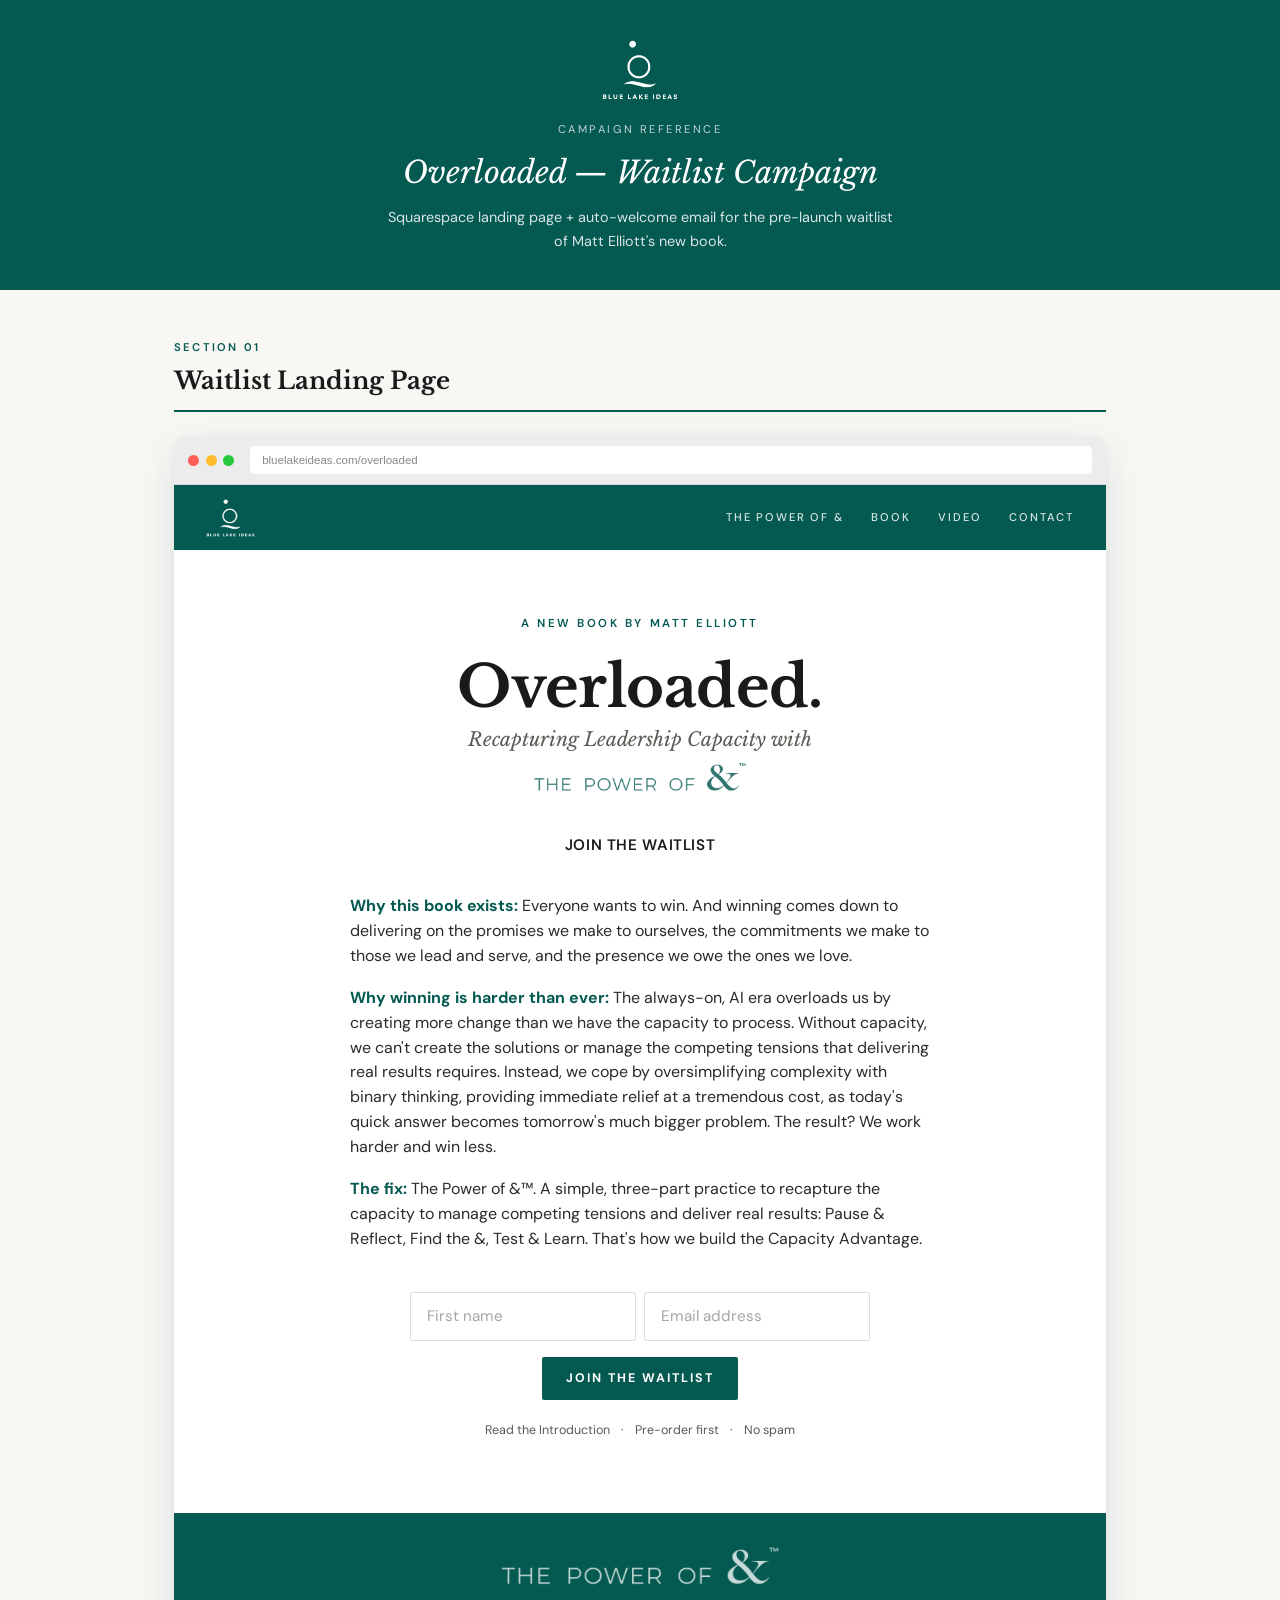
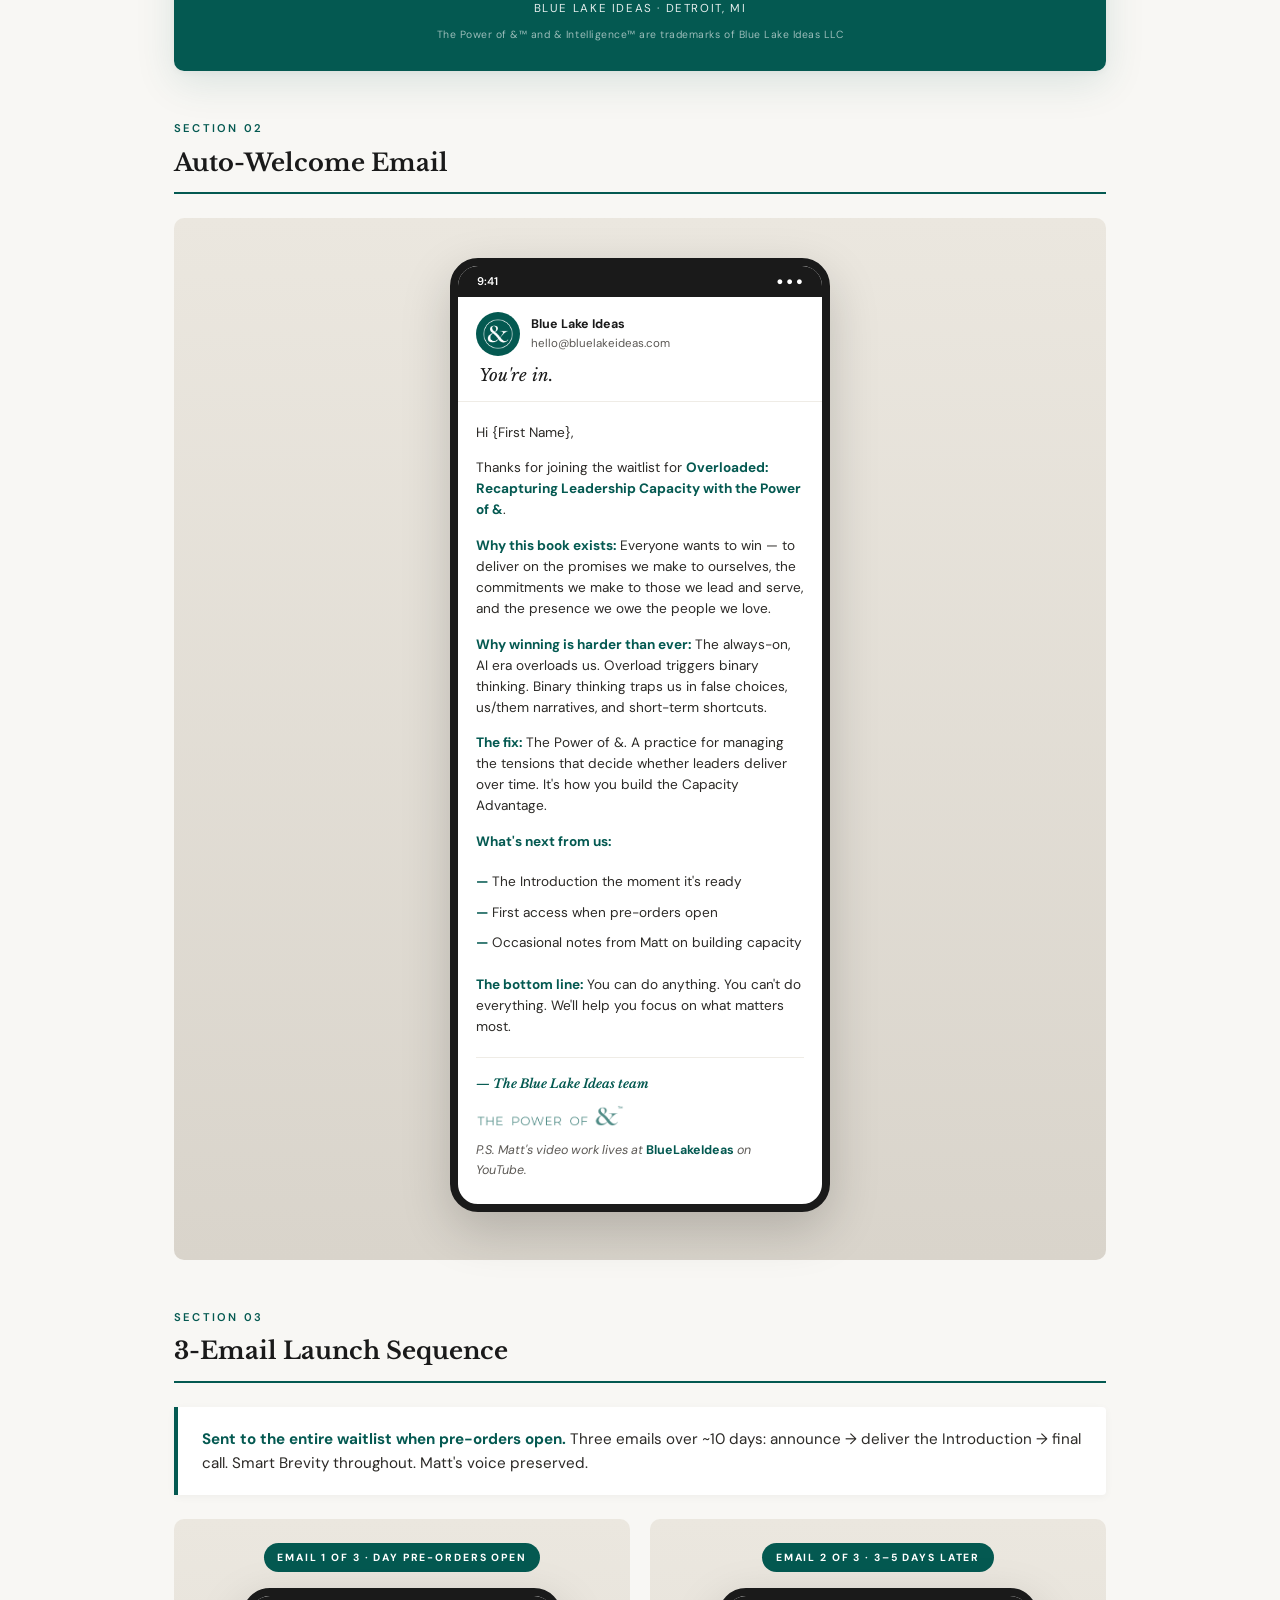
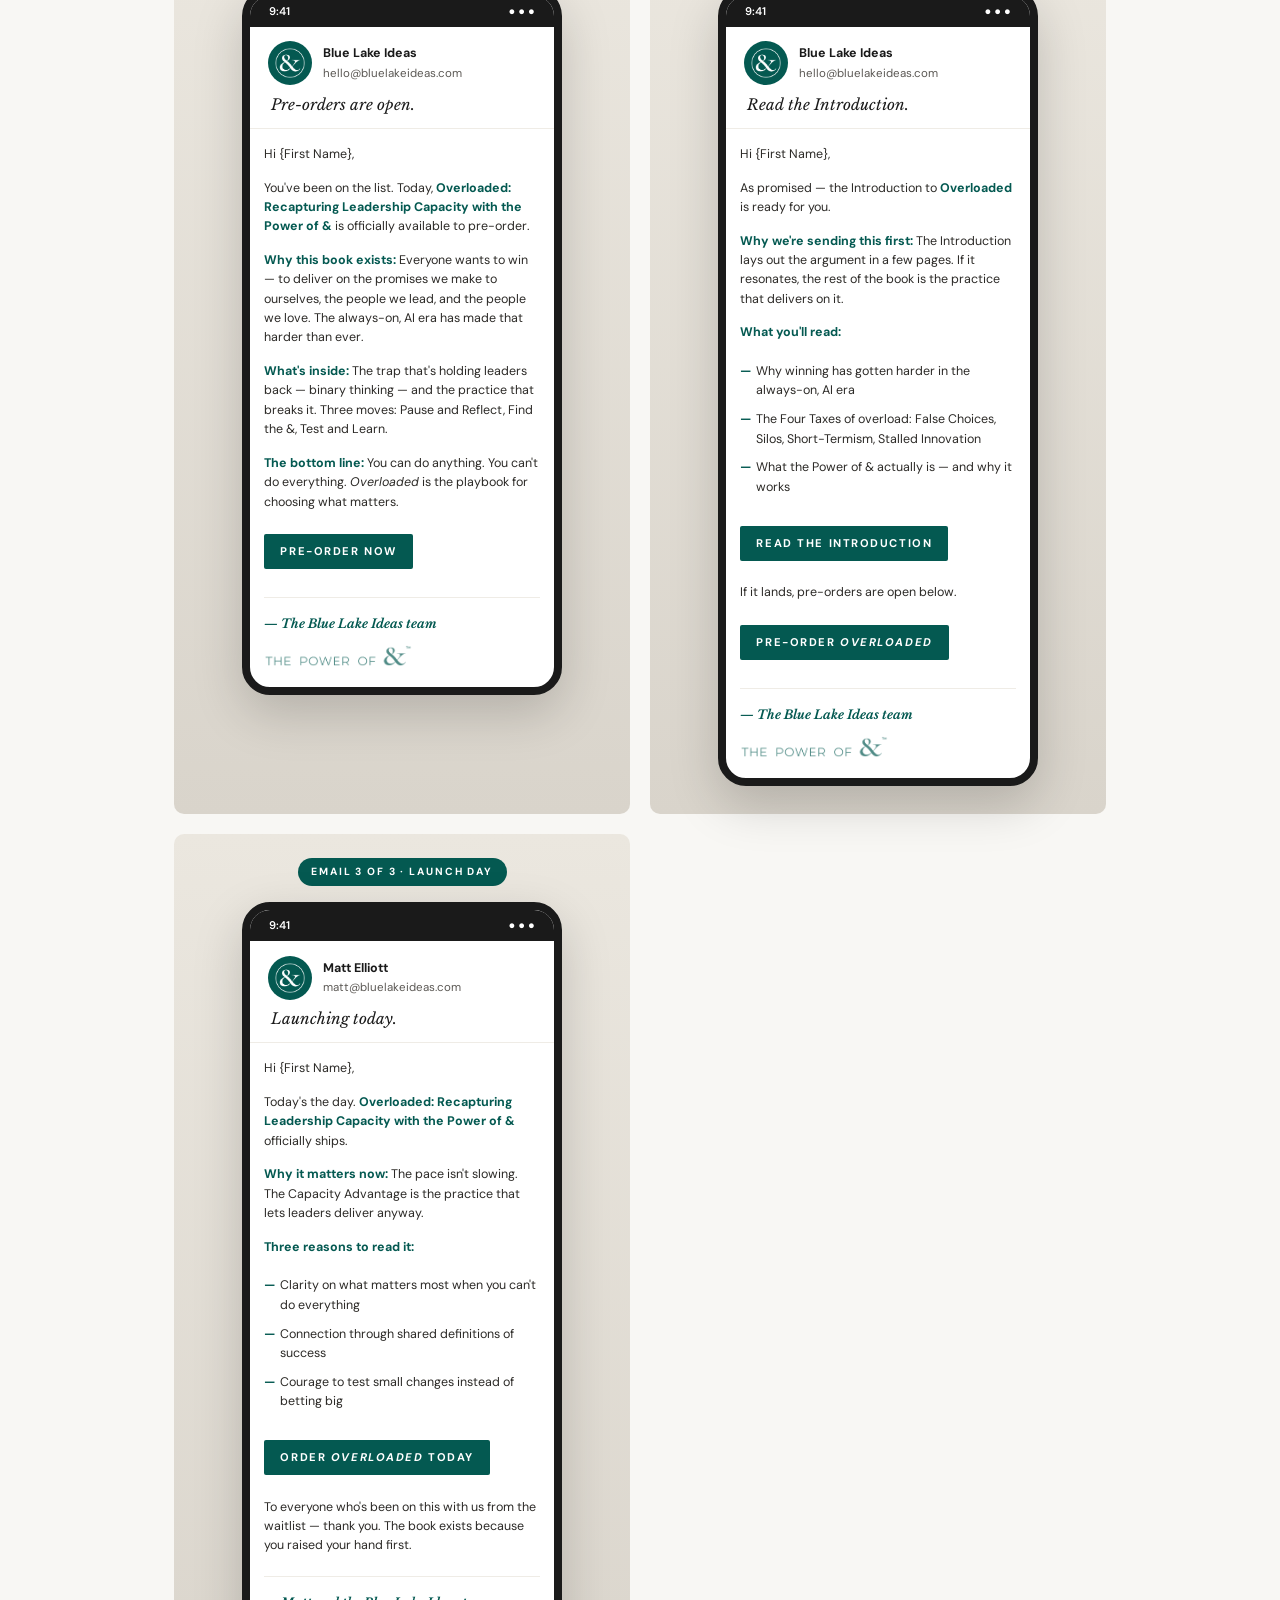
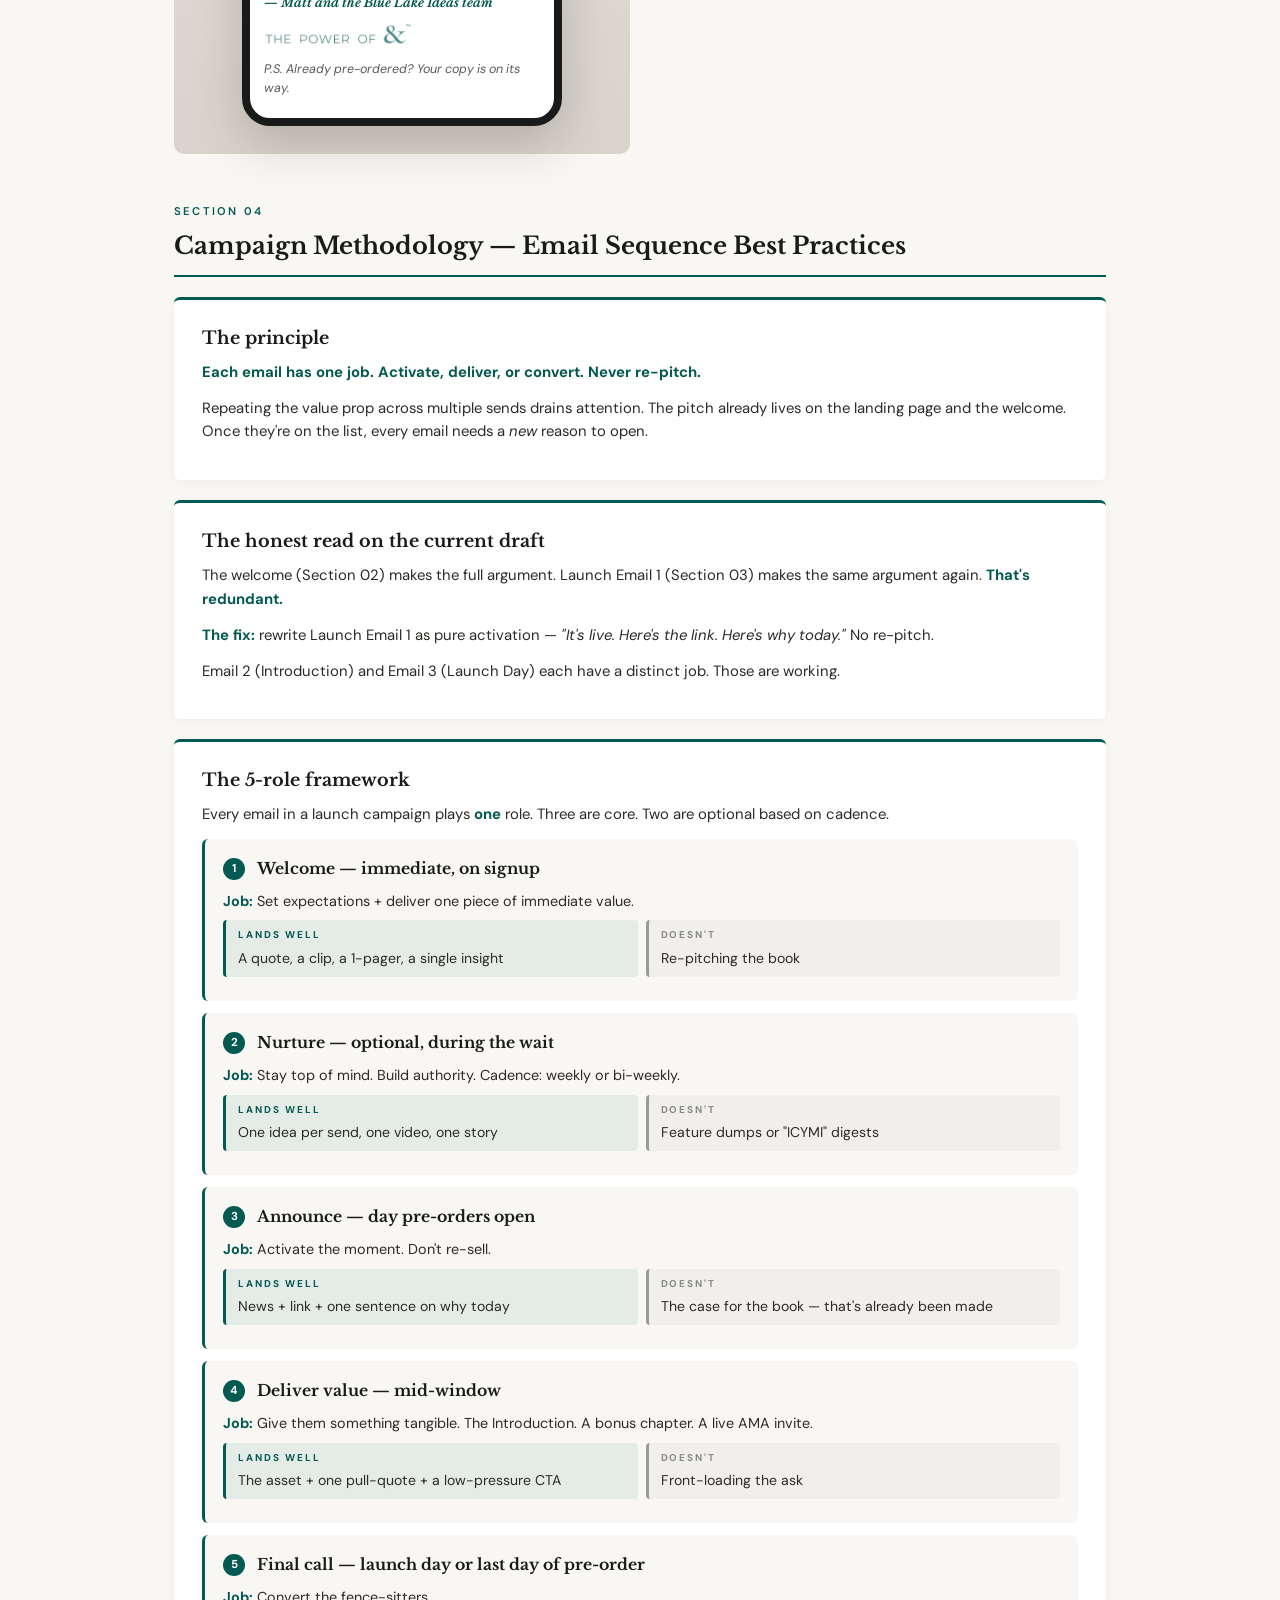
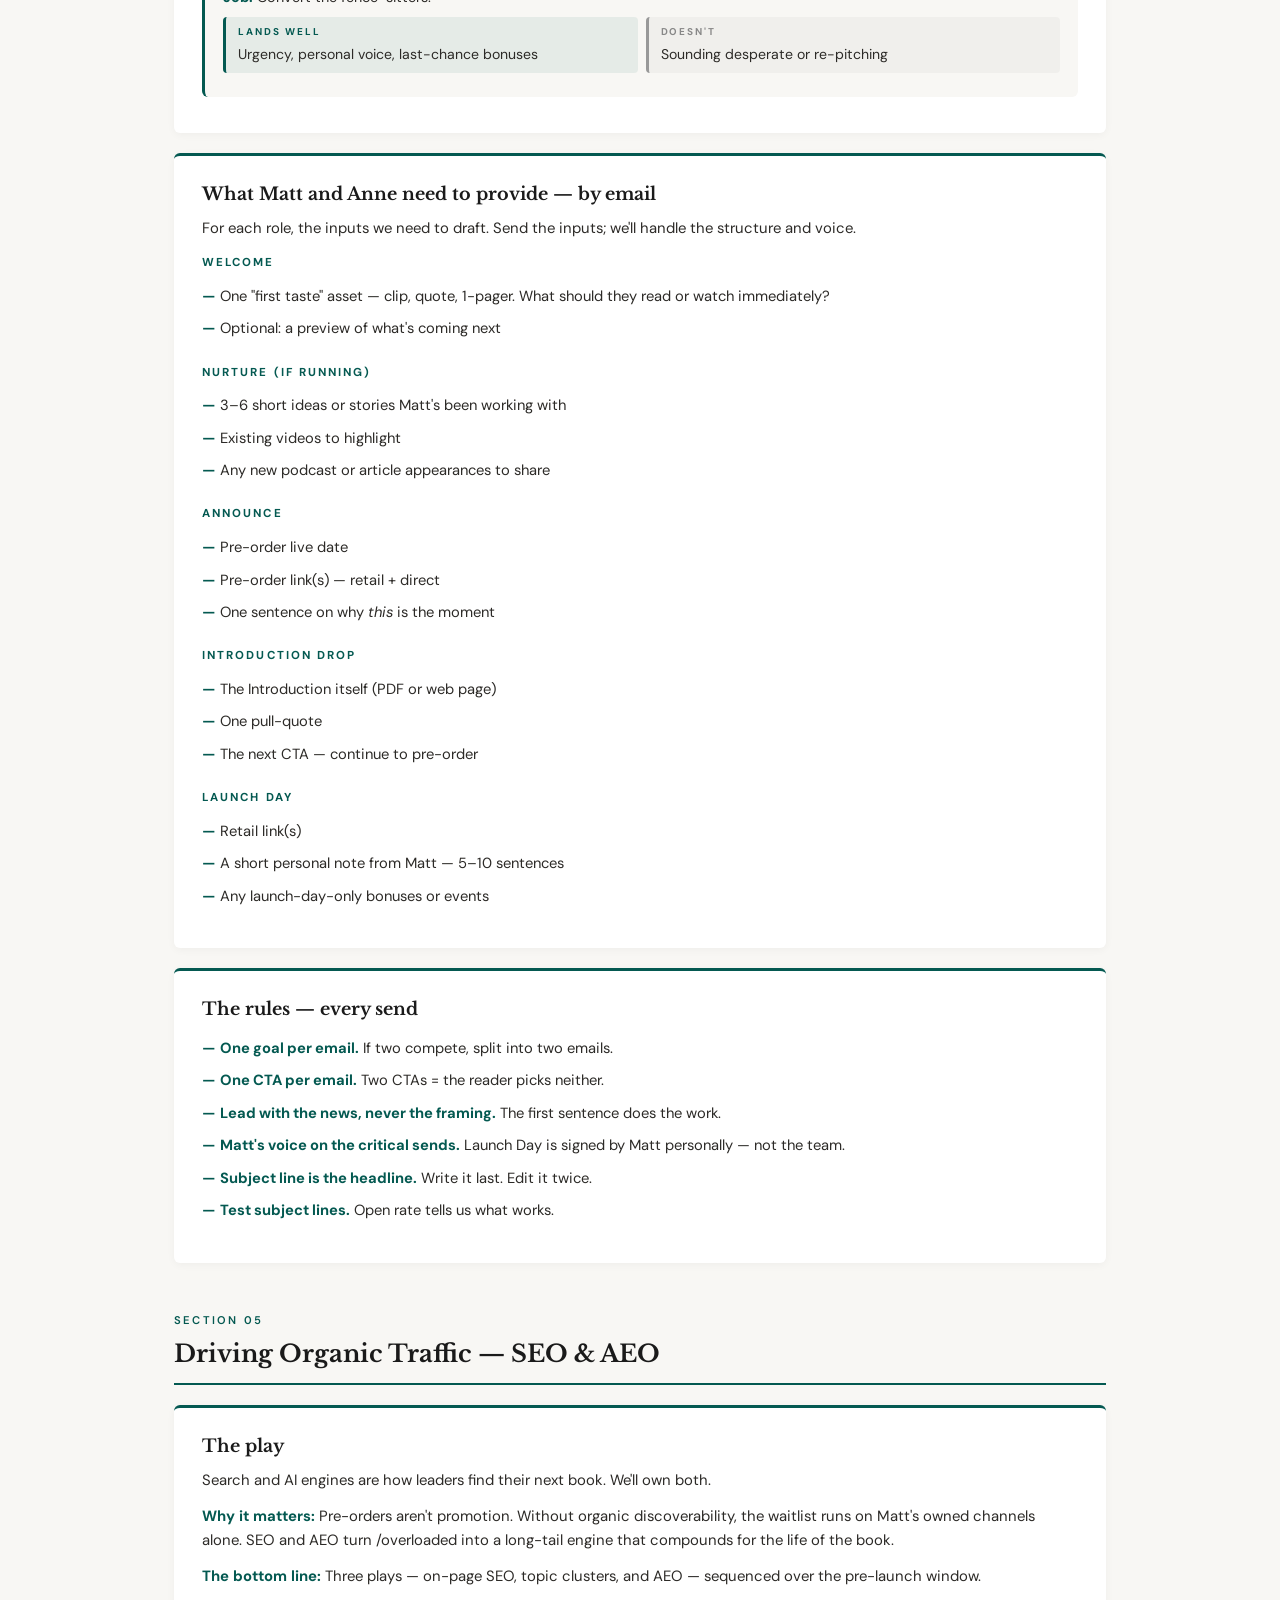
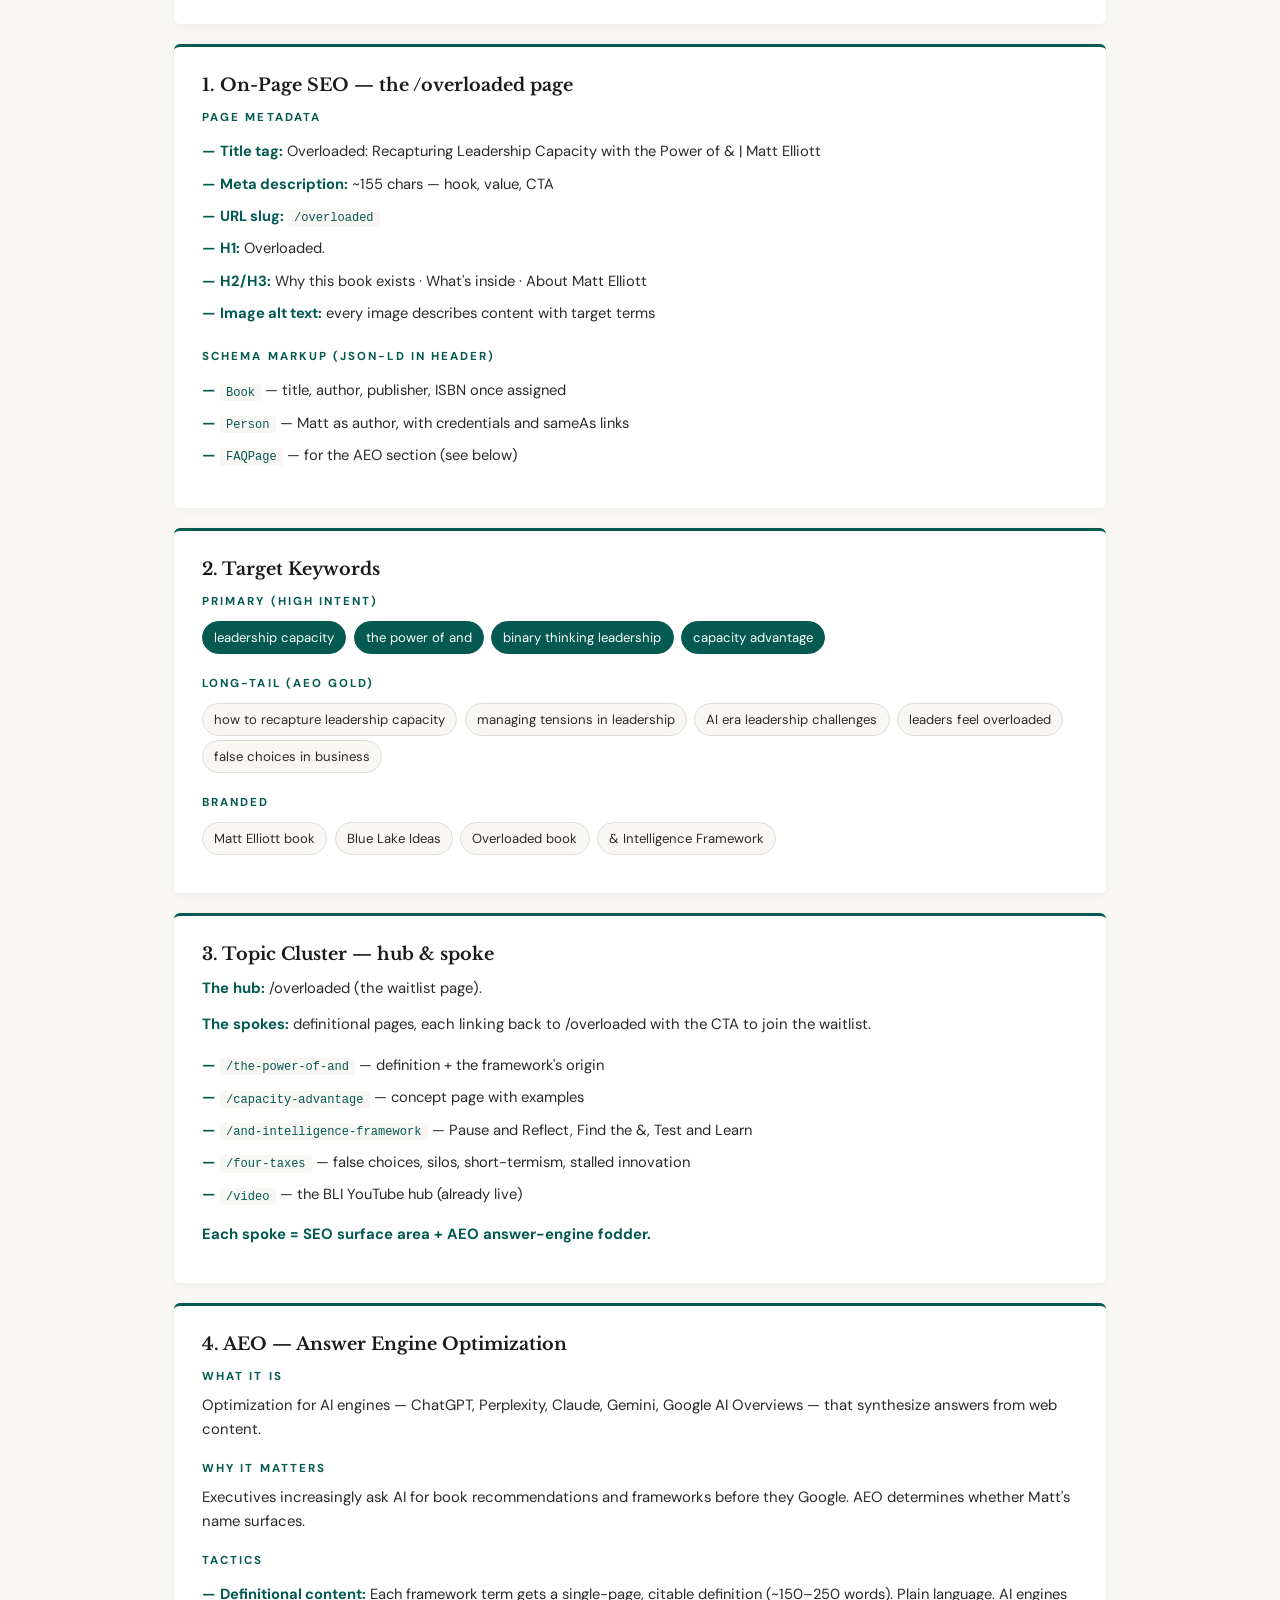
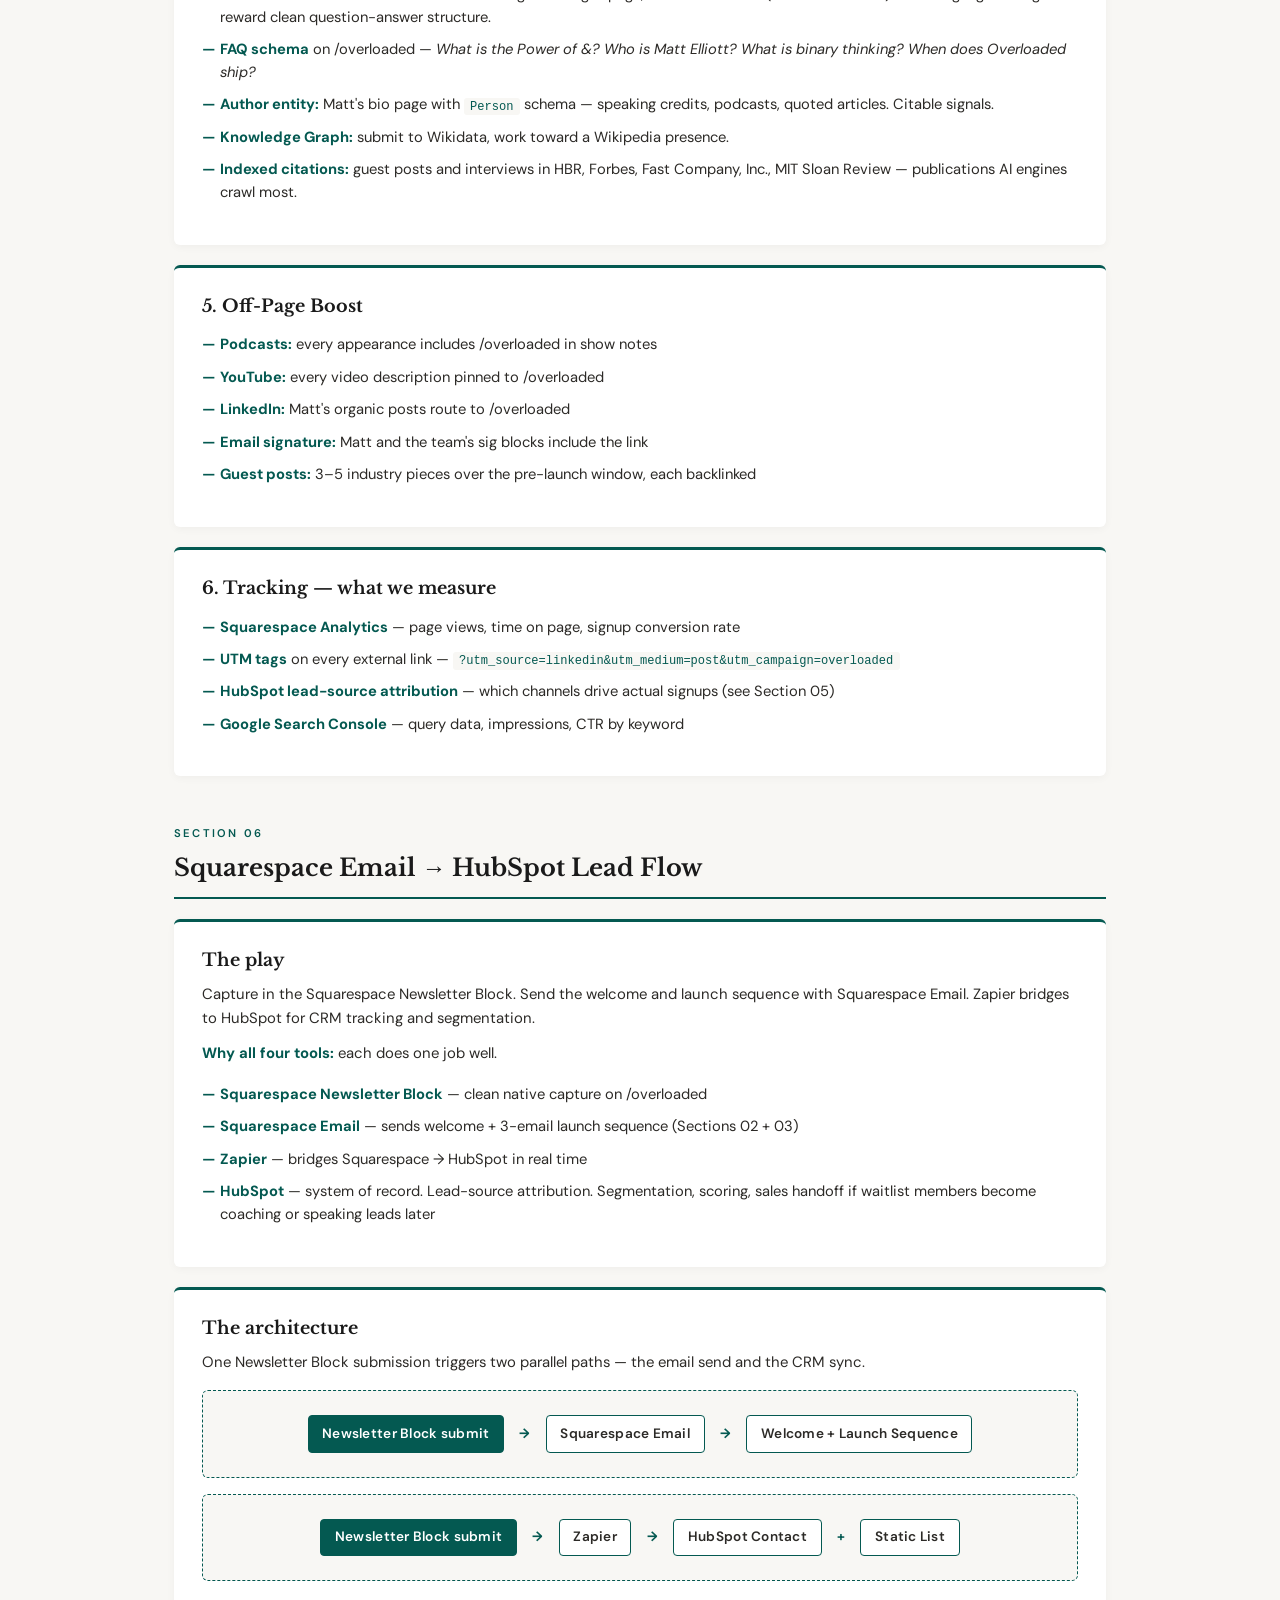
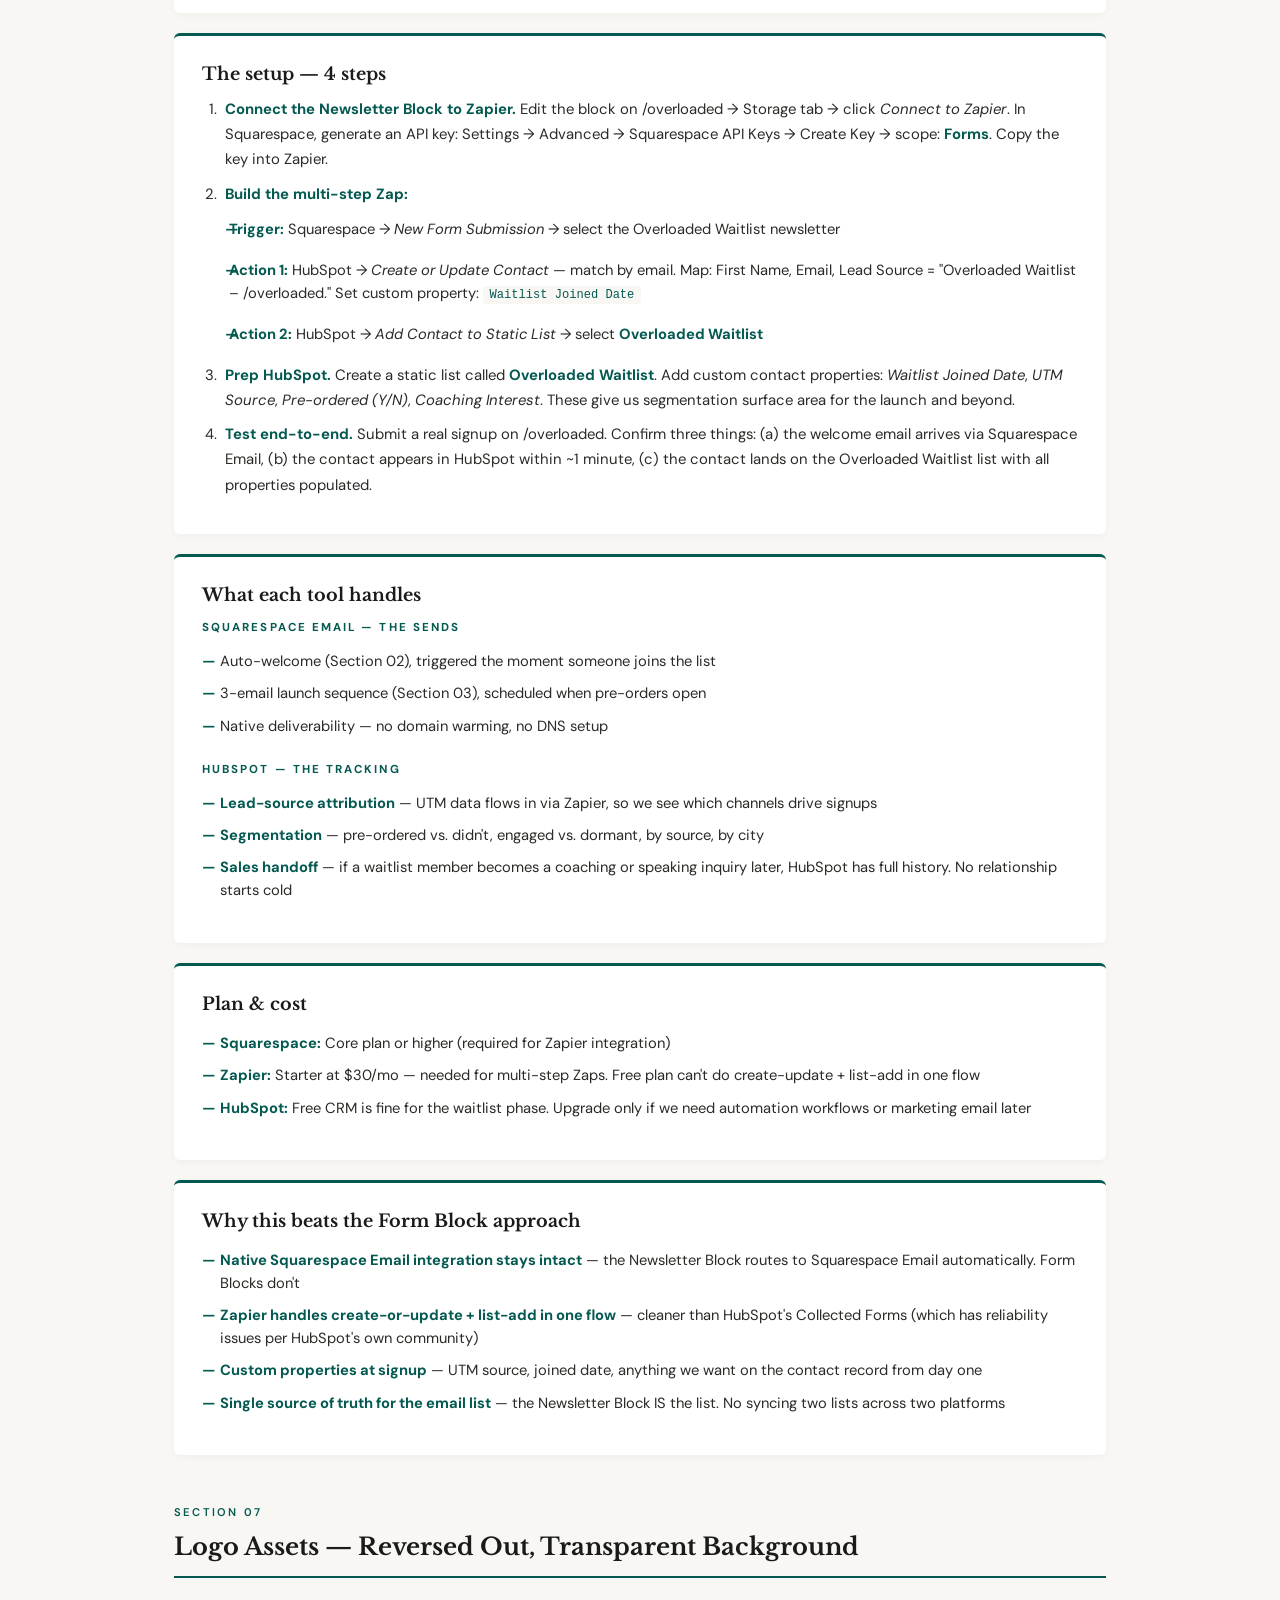
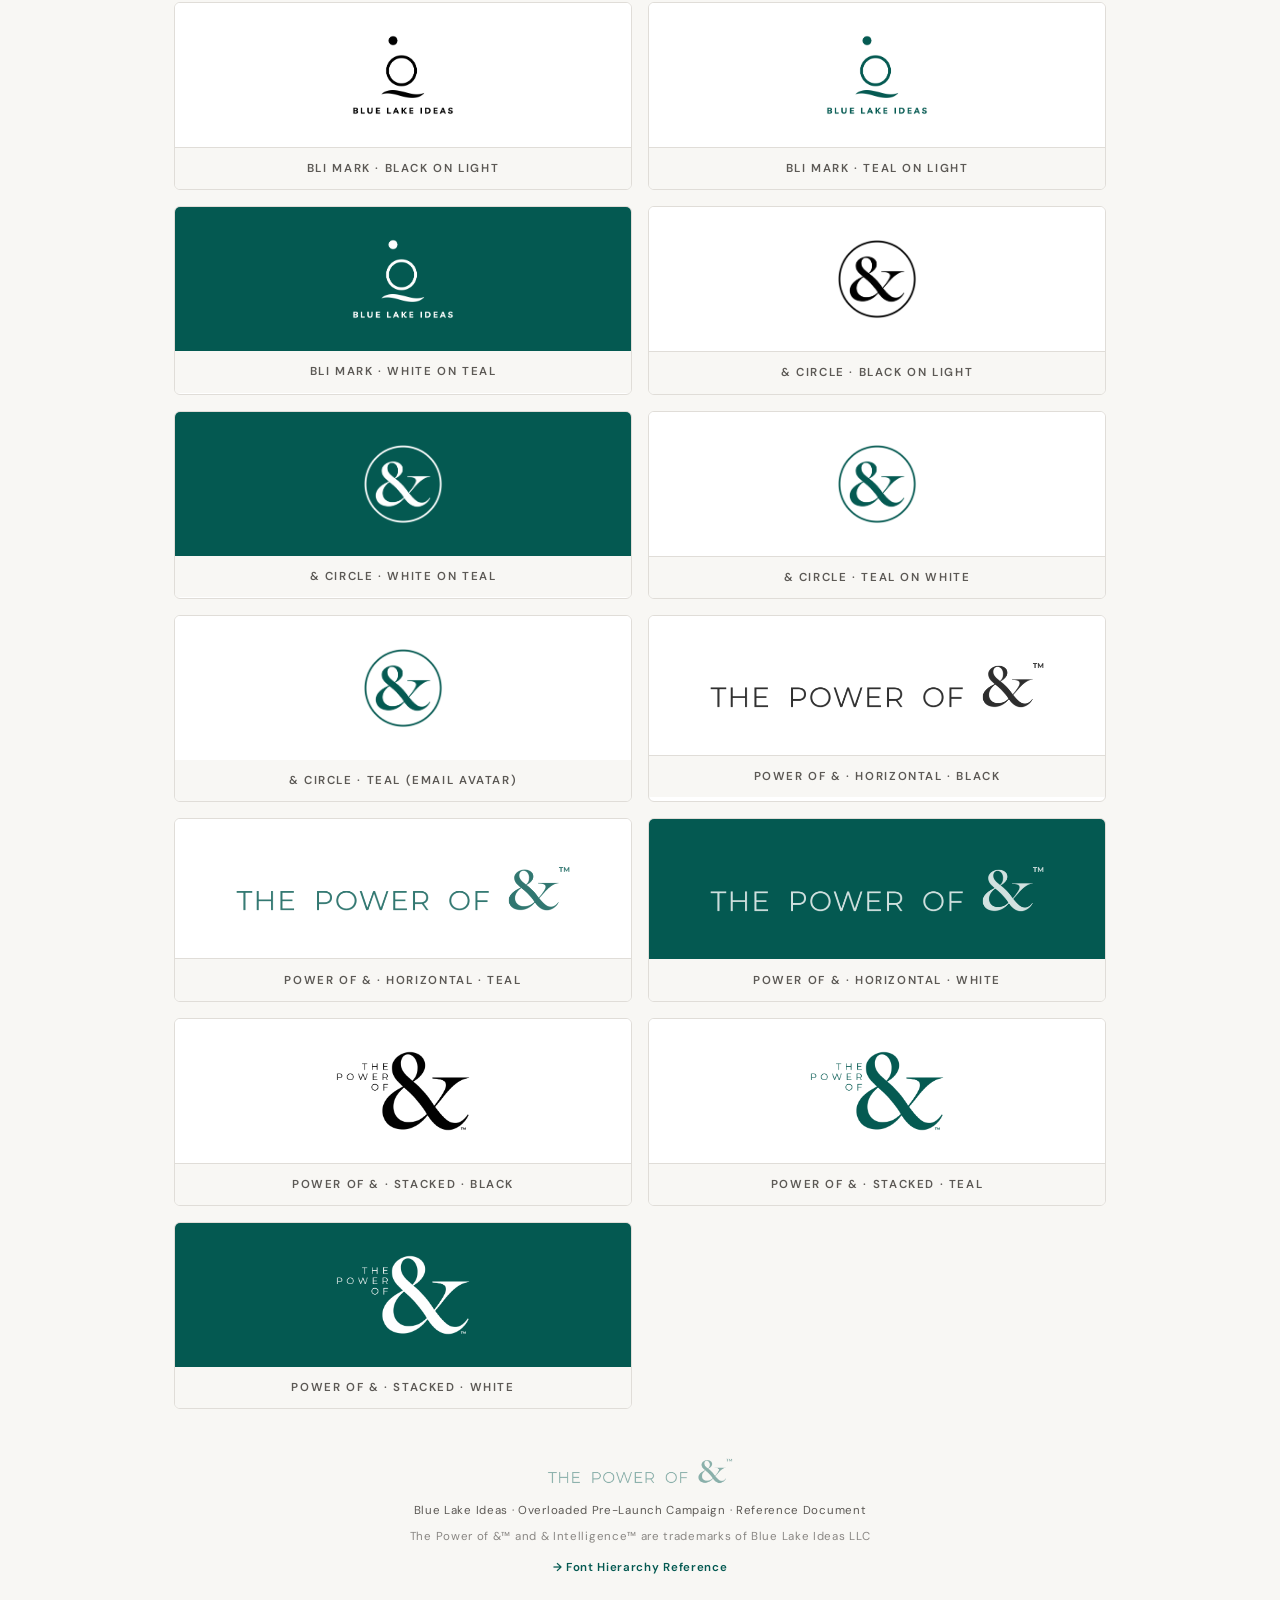
==== commit 7368760b: "Add font-hierarchy.html reference card + link from main index" ====
--- a/docs/index.html
+++ b/docs/index.html
@@ -1390,6 +1390,7 @@
     <img src="[data-uri]" alt="The Power of &amp;">
     Blue Lake Ideas · Overloaded Pre-Launch Campaign · Reference Document
     <div class="tm">The Power of &amp;™ and &amp; Intelligence™ are trademarks of Blue Lake Ideas LLC</div>
+    <div style="margin-top:0.75rem;"><a href="./font-hierarchy.html" style="color:var(--teal);text-decoration:none;font-weight:600;">→ Font Hierarchy Reference</a></div>
   </div>
 
 </div>
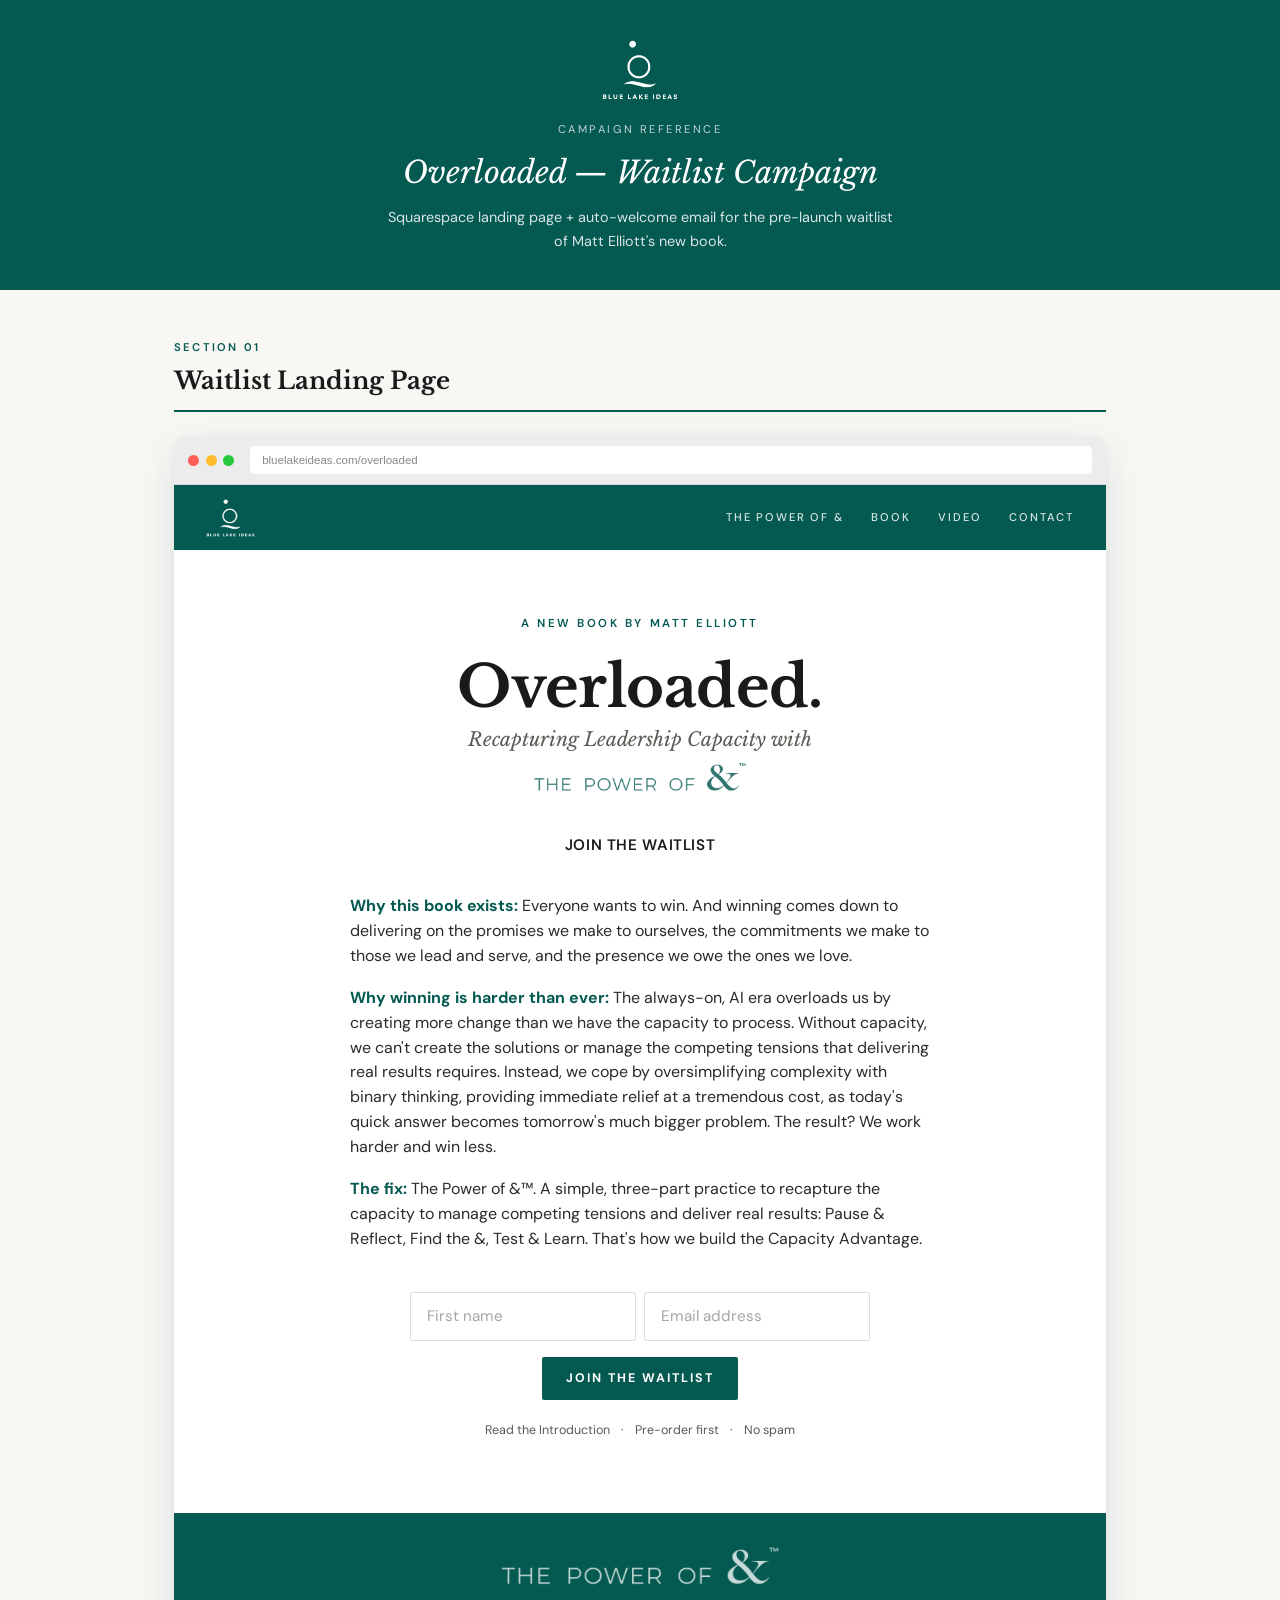
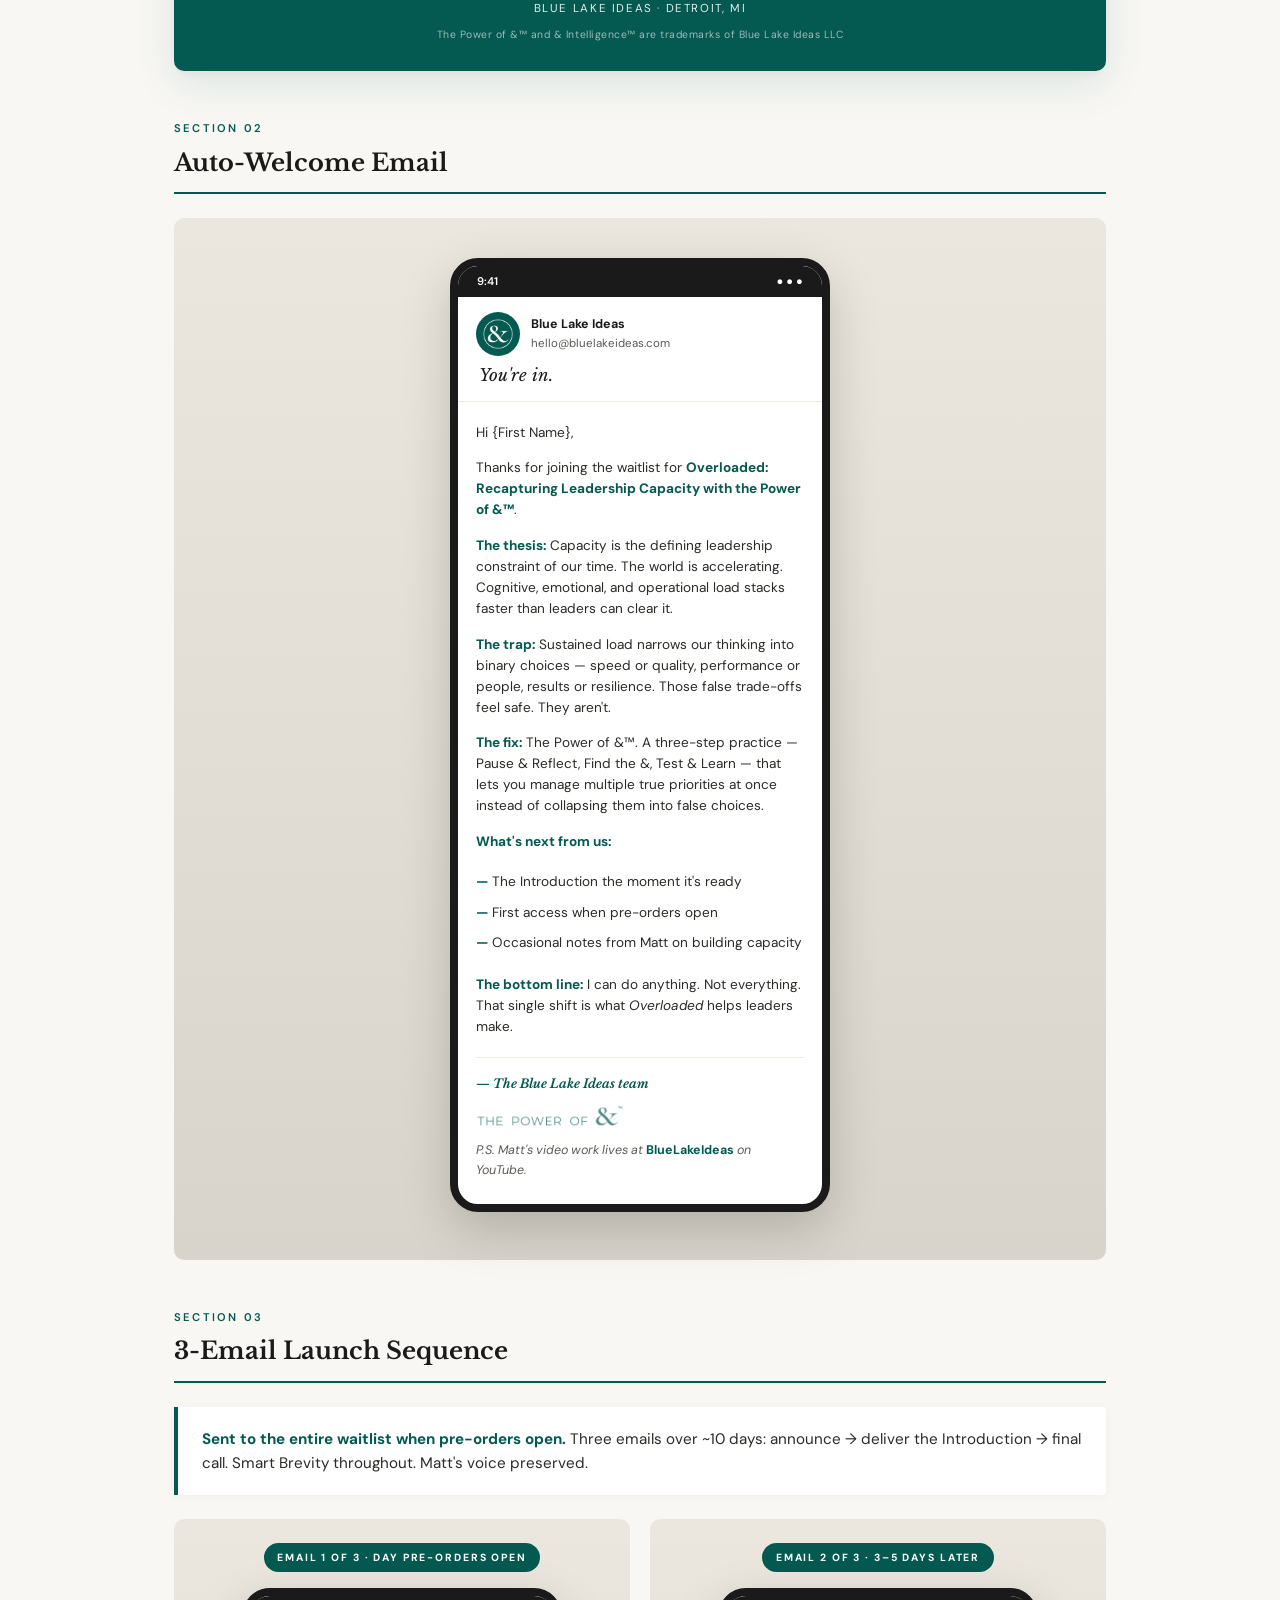
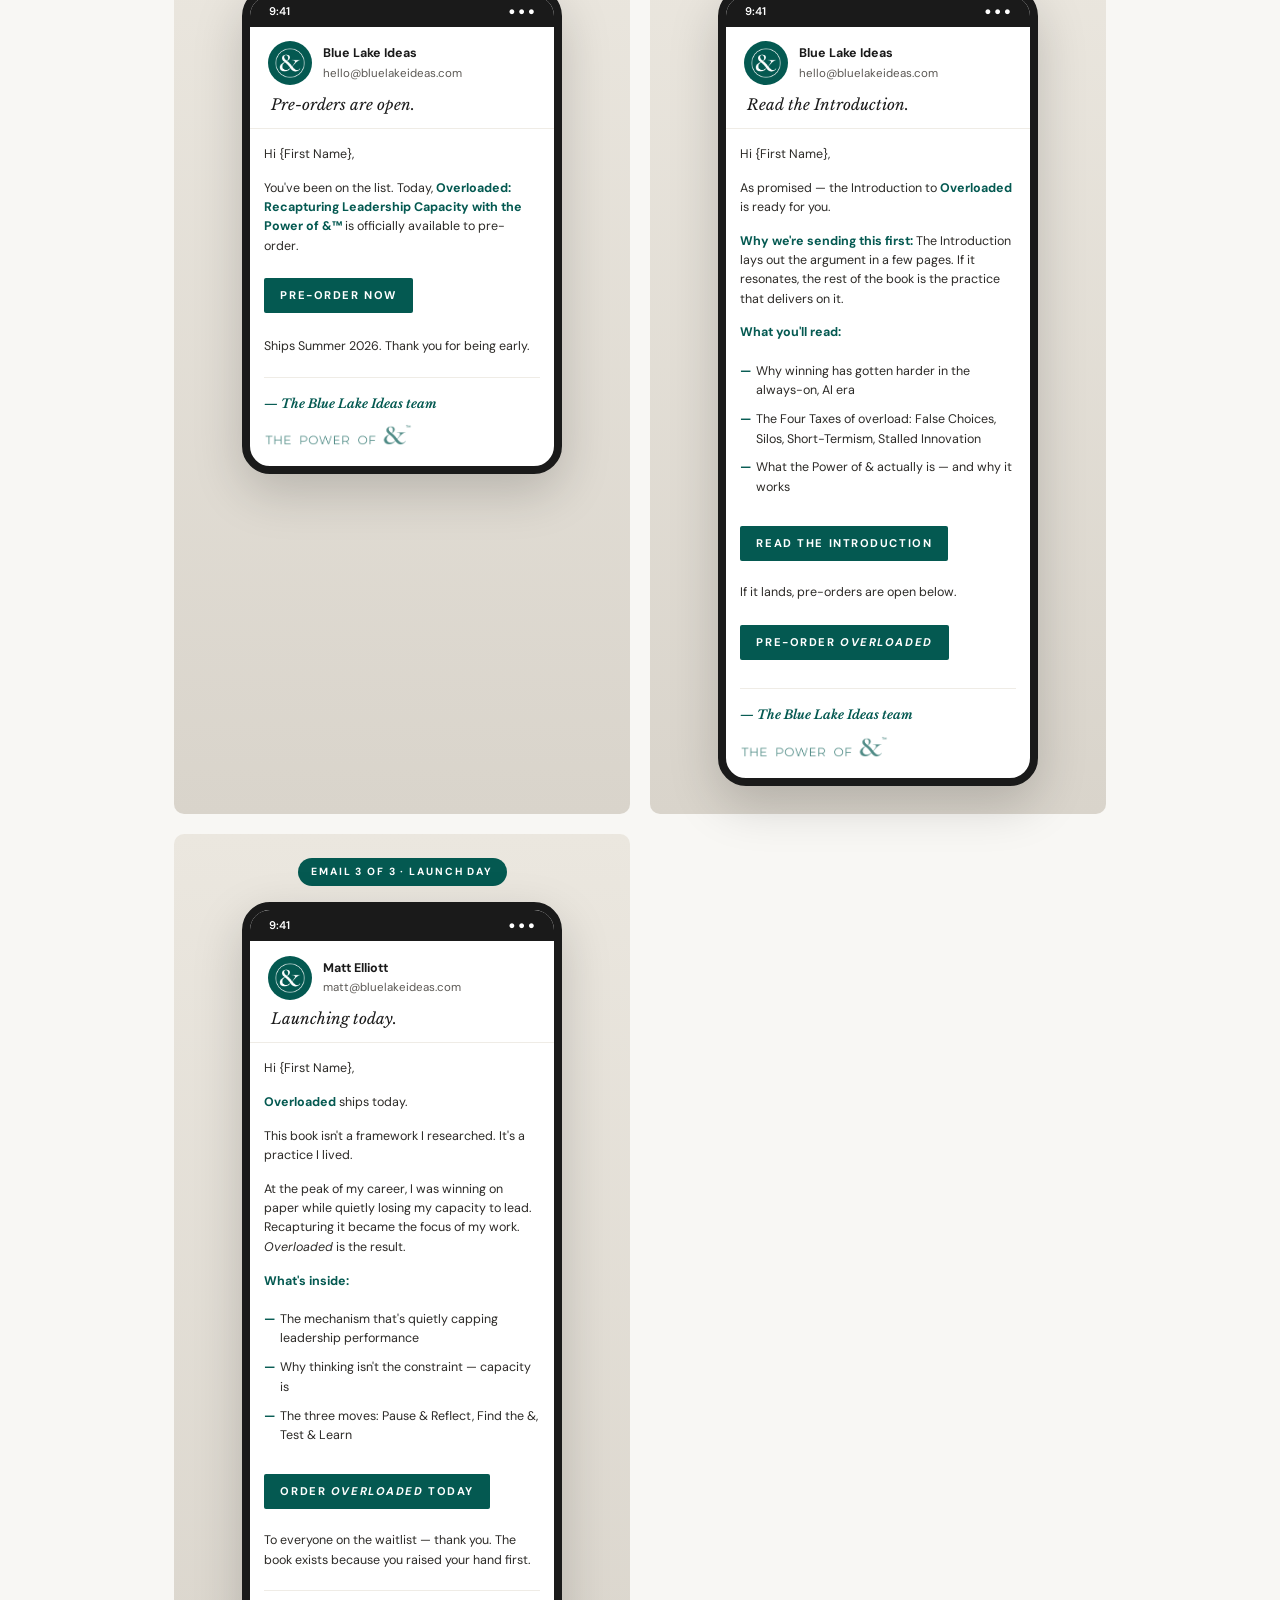
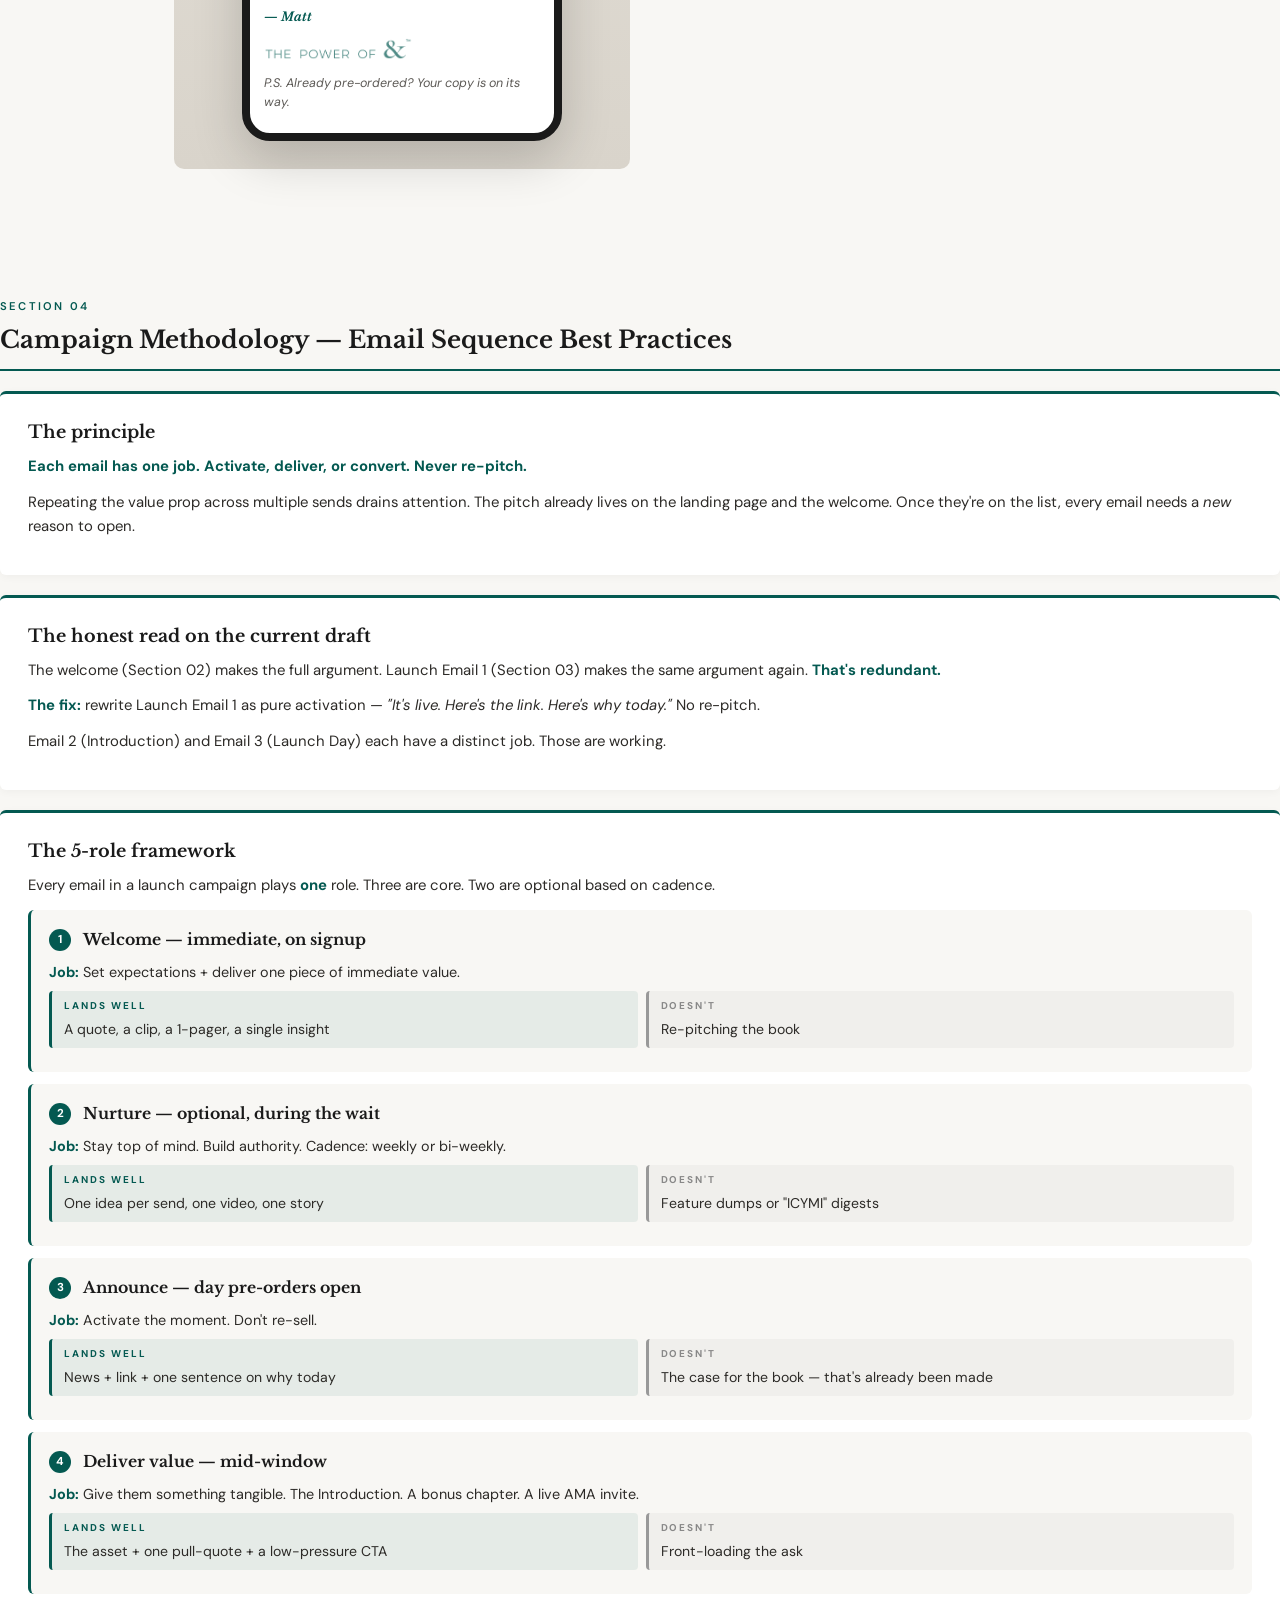
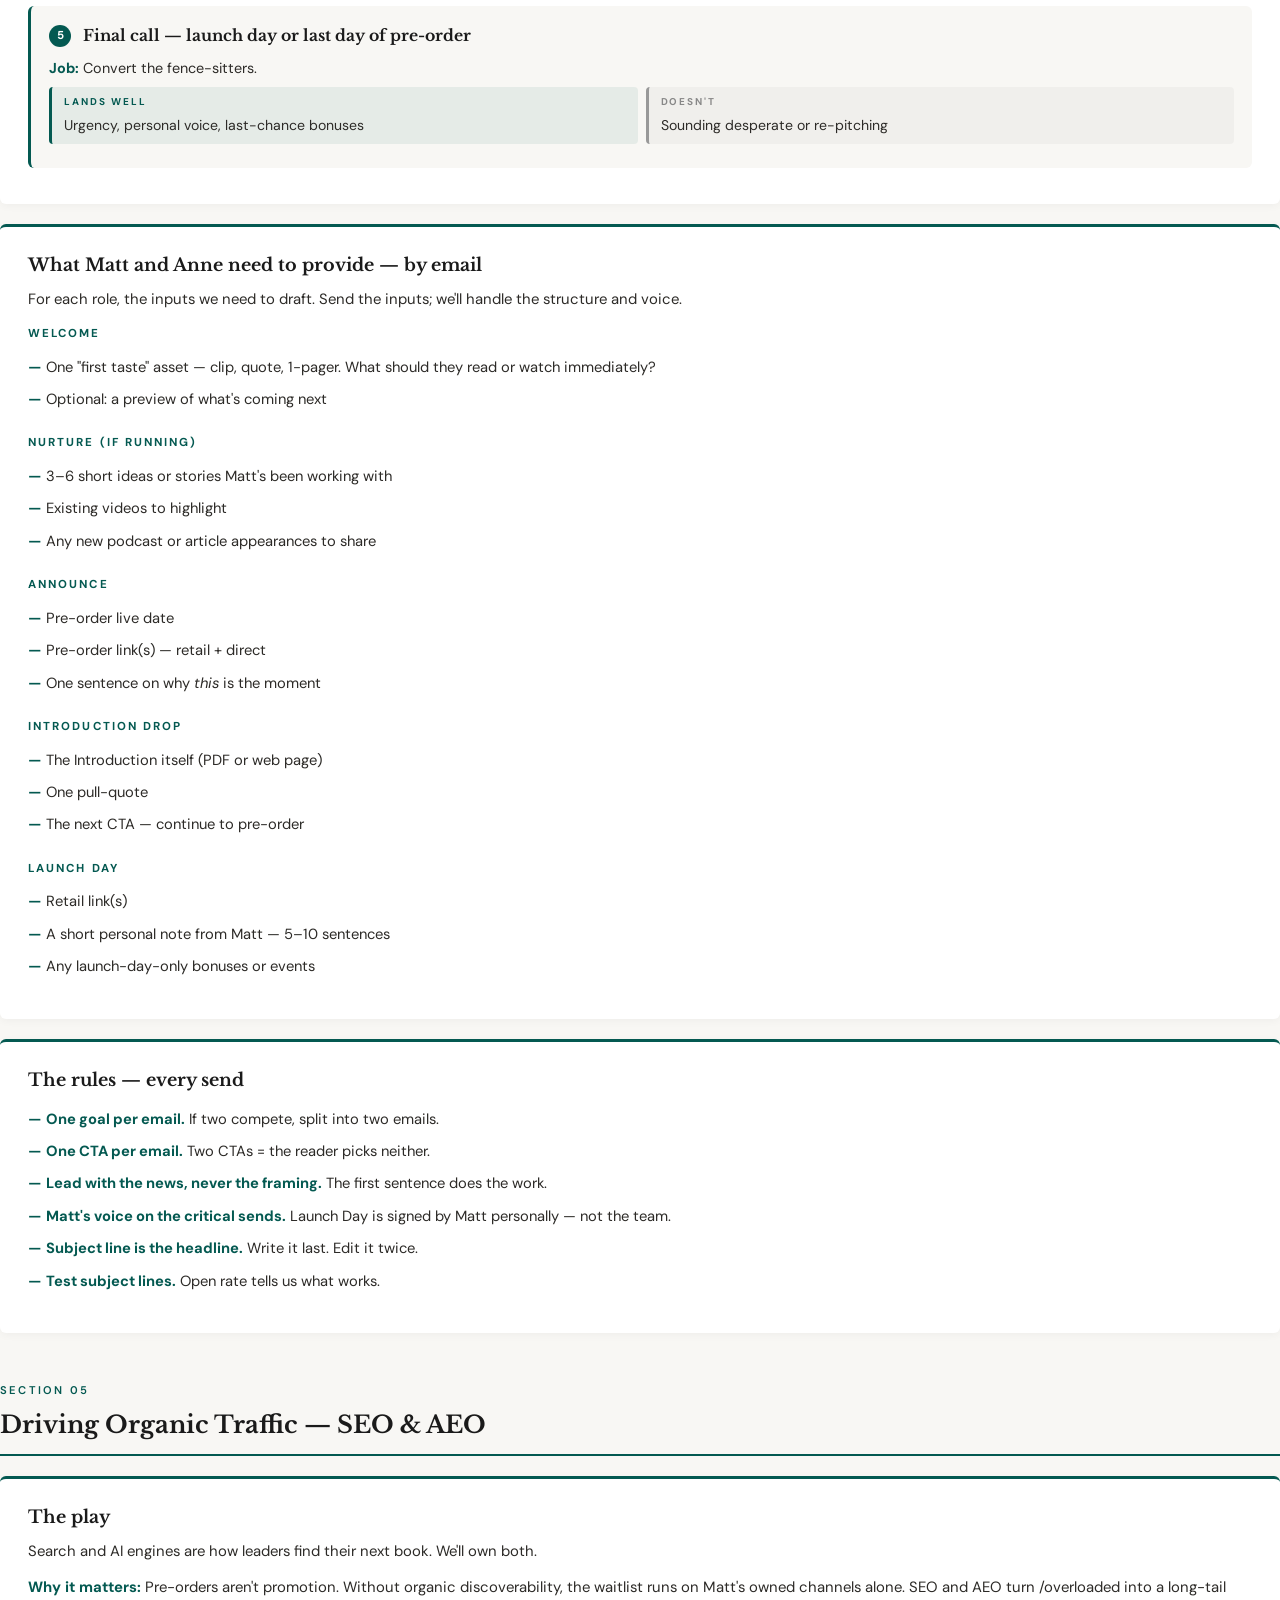
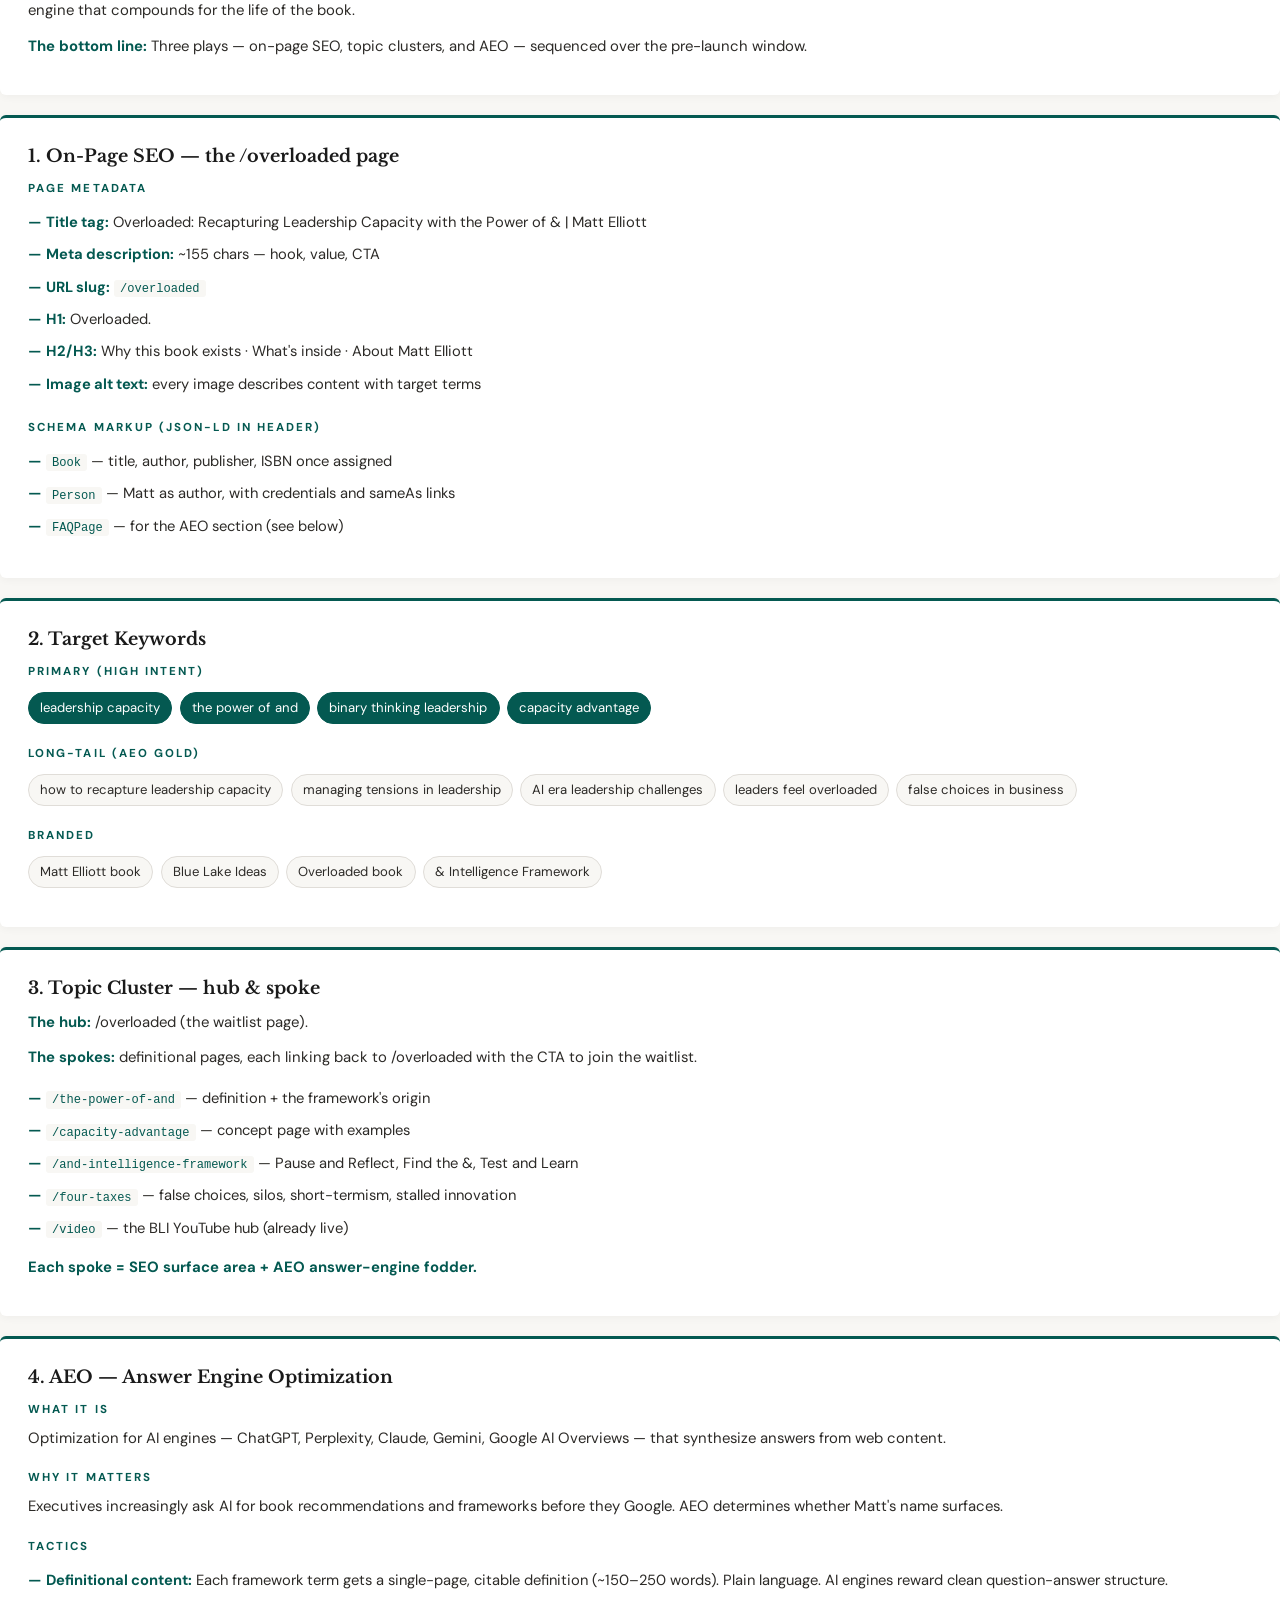
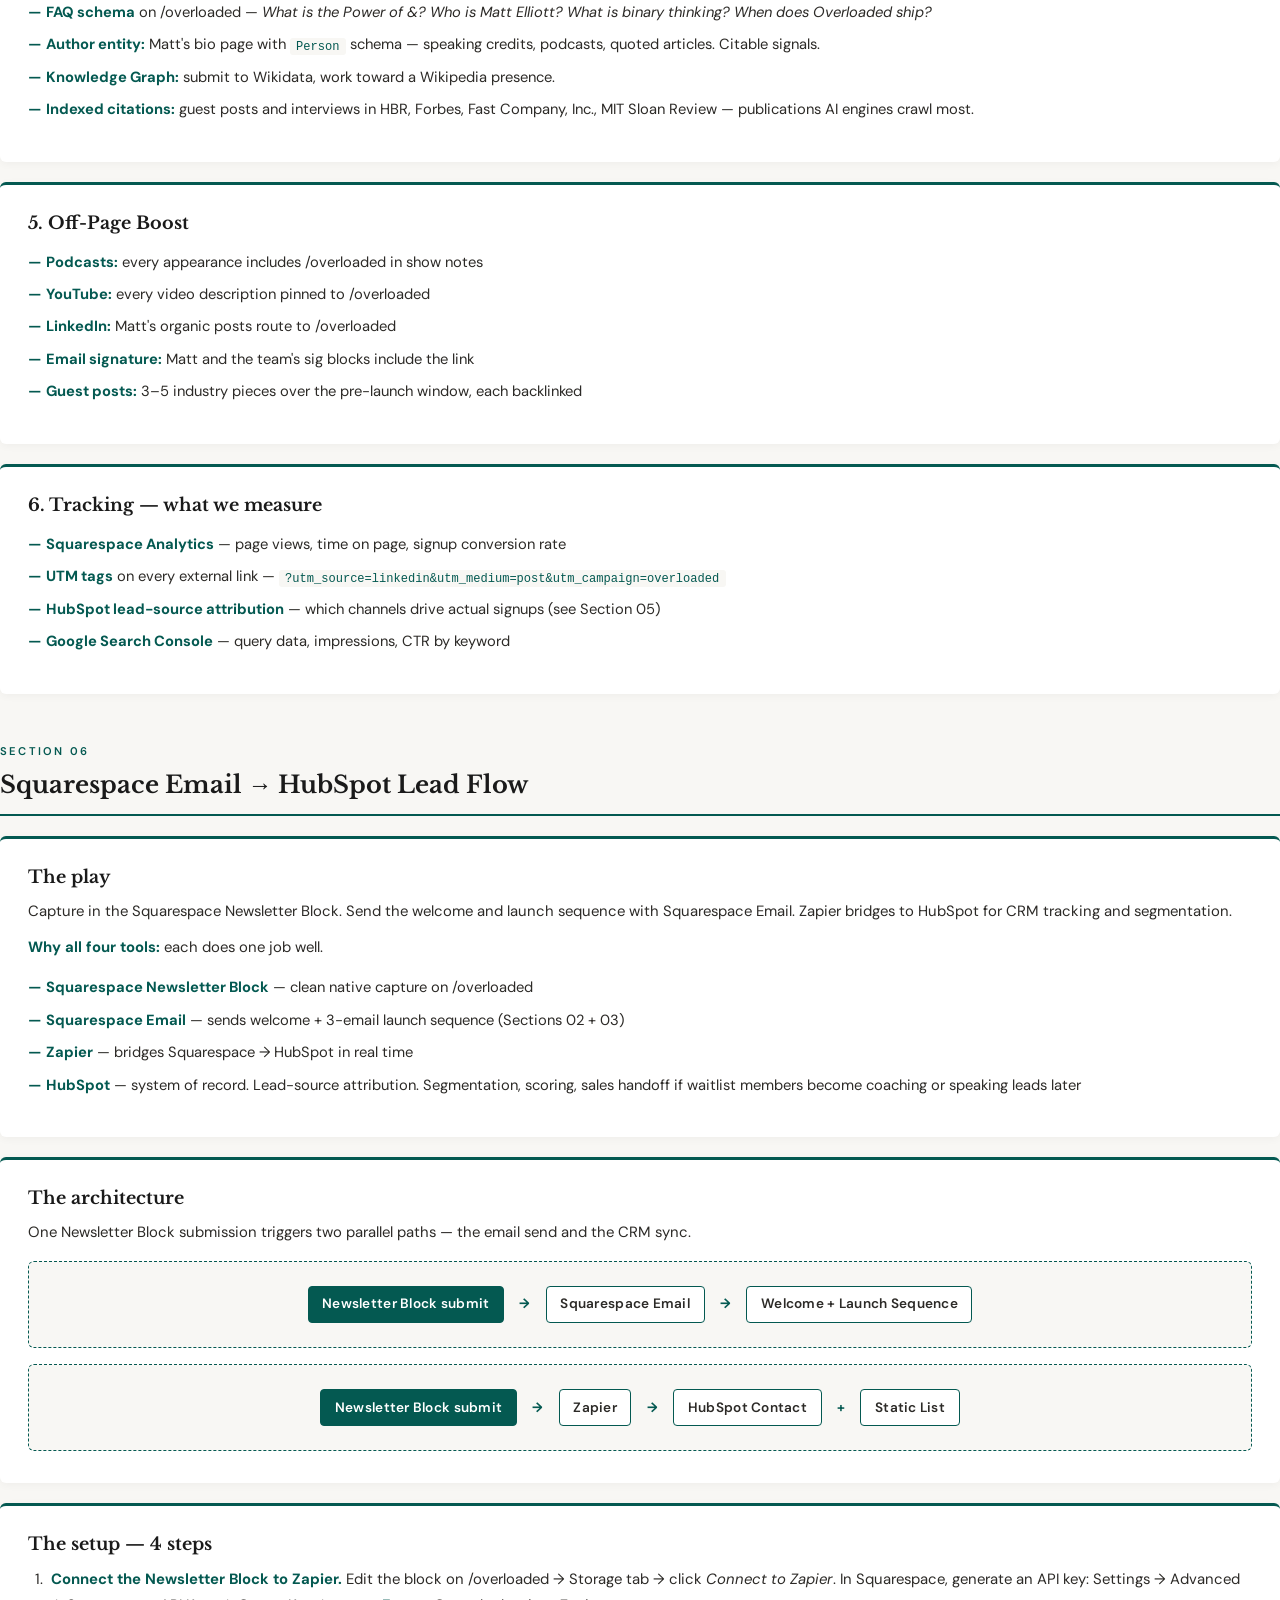
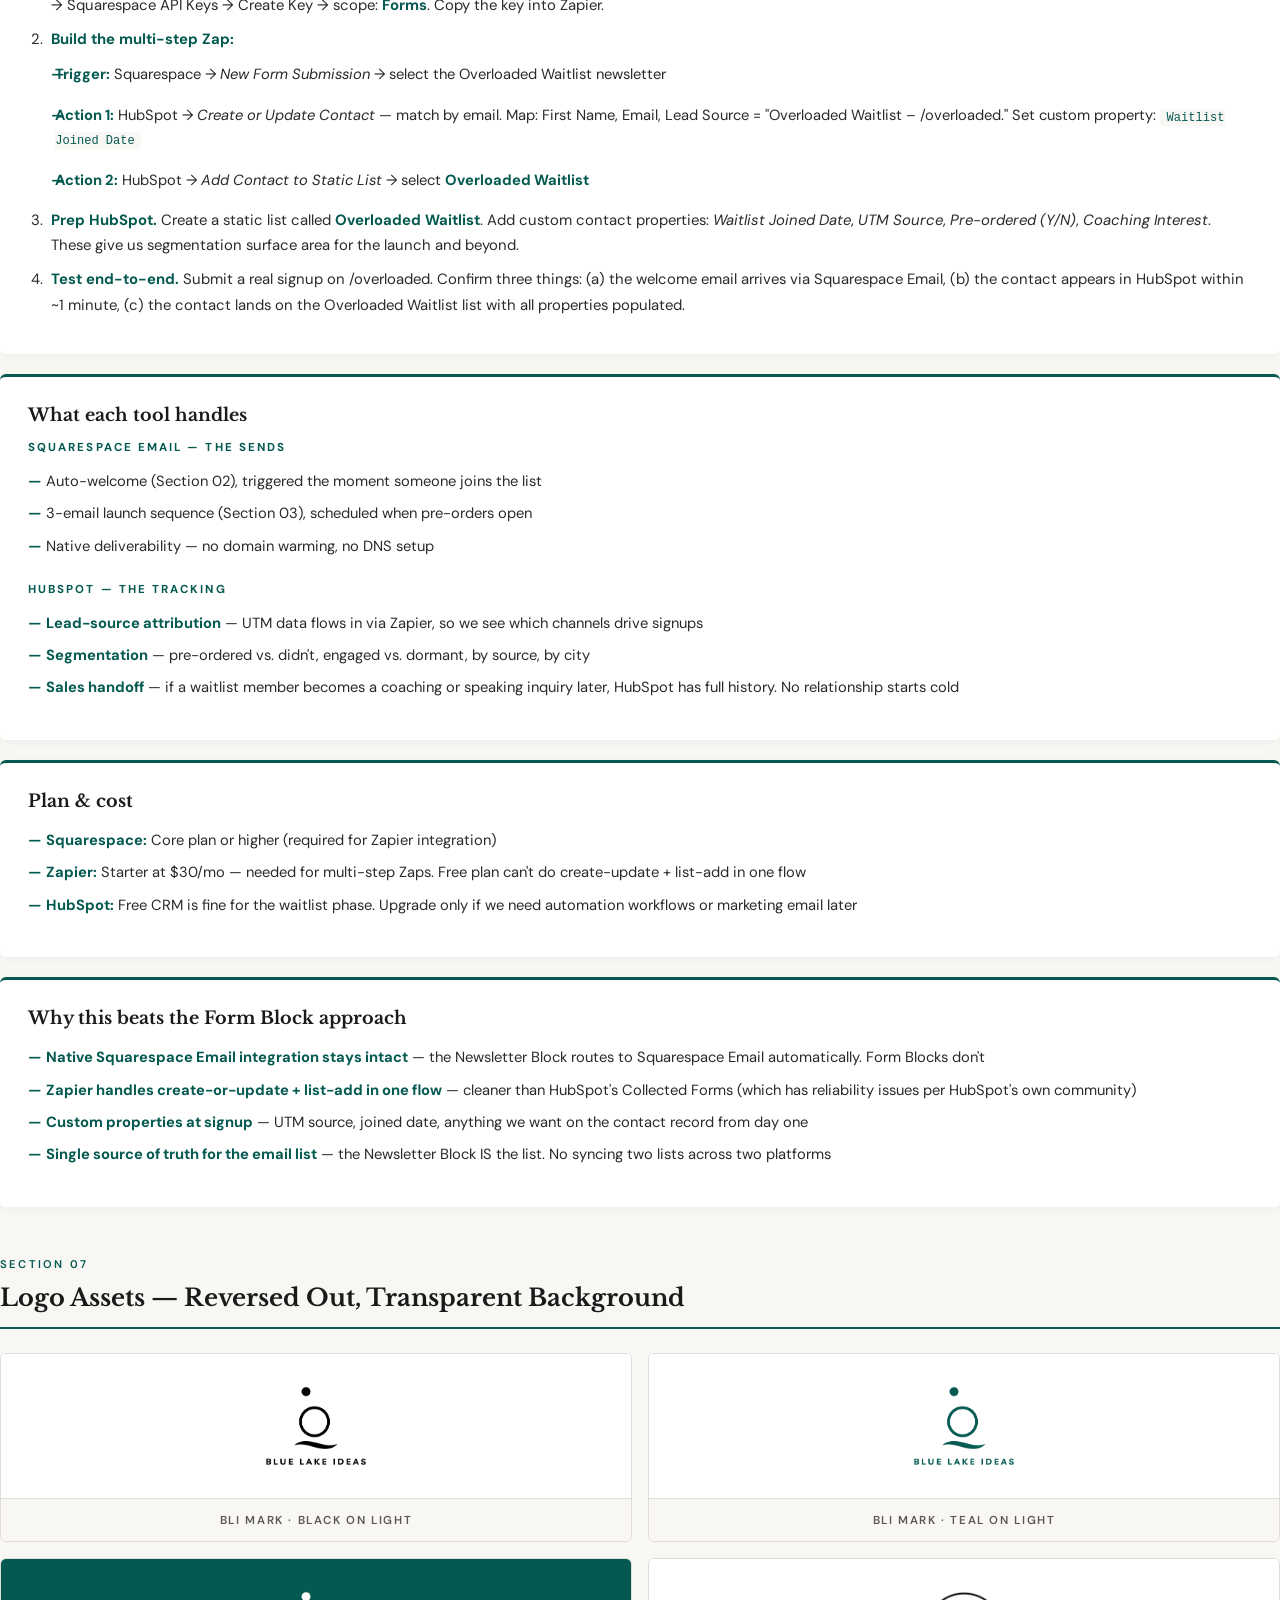
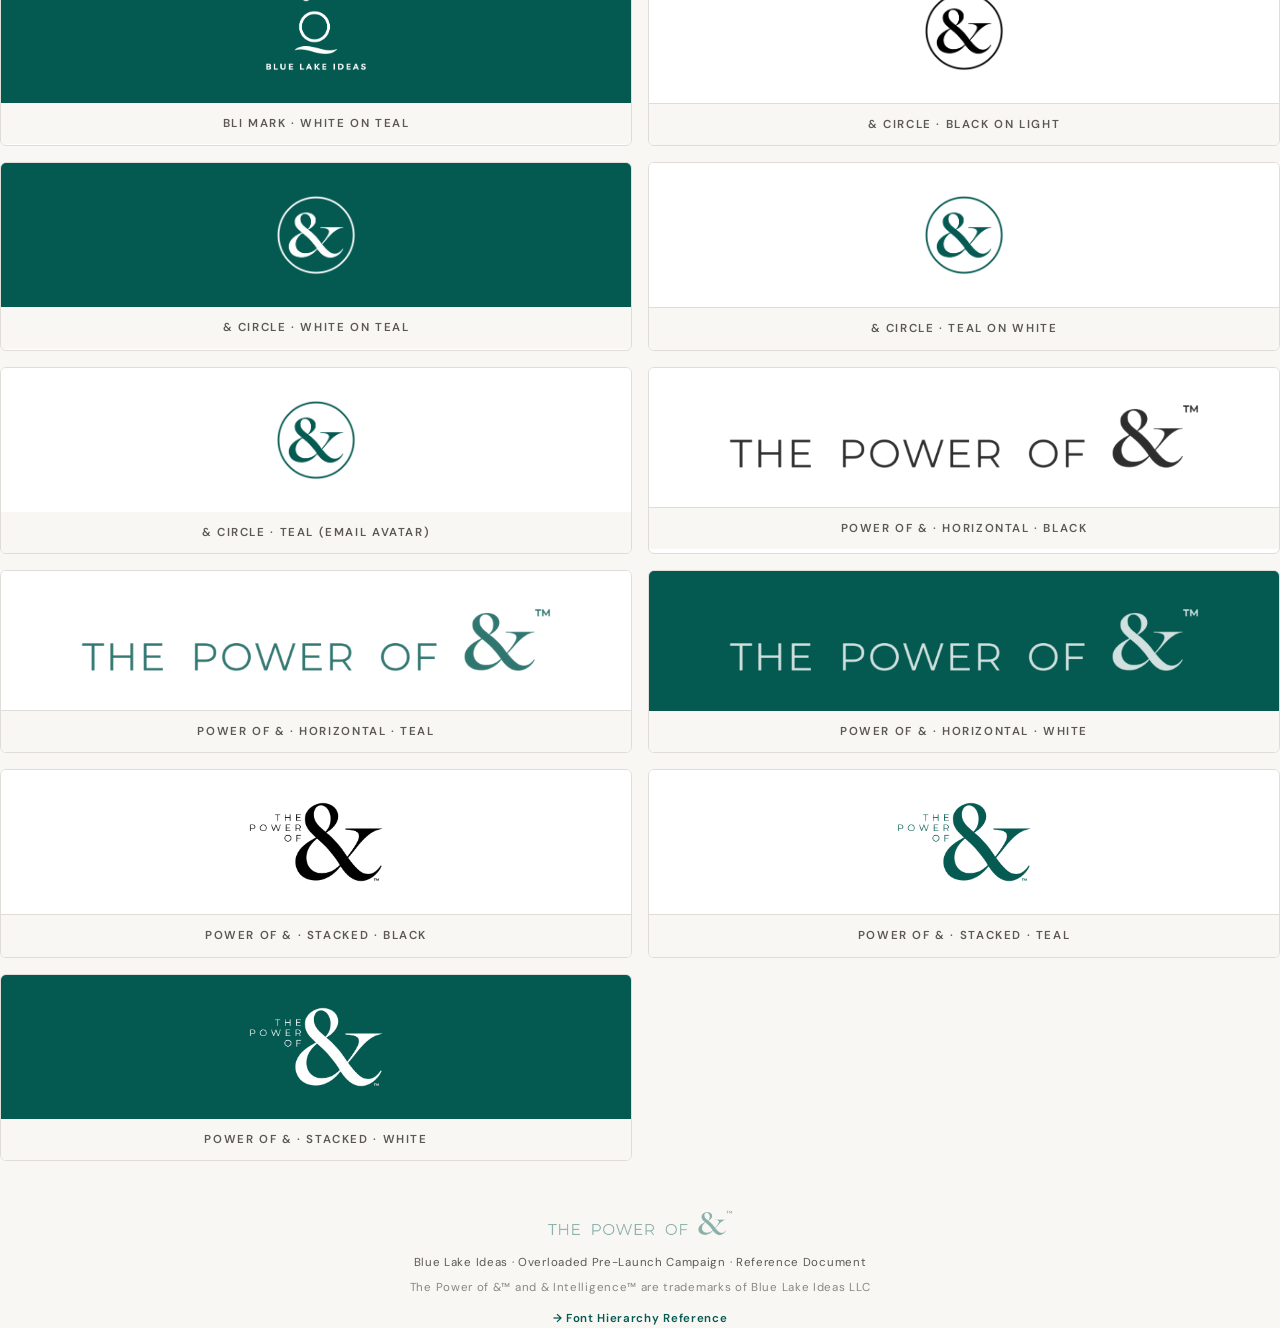
==== commit c6748ba2: "Add full book landing page; update emails with Matt's authoritative language from Google Doc + sourc" ====
--- a/docs/index.html
+++ b/docs/index.html
@@ -852,13 +852,13 @@
       <div class="mail-body">
         <p>Hi {First Name},</p>
 
-        <p>Thanks for joining the waitlist for <strong>Overloaded: Recapturing Leadership Capacity with the Power of &amp;</strong>.</p>
-
-        <p><strong>Why this book exists:</strong> Everyone wants to win — to deliver on the promises we make to ourselves, the commitments we make to those we lead and serve, and the presence we owe the people we love.</p>
-
-        <p><strong>Why winning is harder than ever:</strong> The always-on, AI era overloads us. Overload triggers binary thinking. Binary thinking traps us in false choices, us/them narratives, and short-term shortcuts.</p>
-
-        <p><strong>The fix:</strong> The Power of &amp;. A practice for managing the tensions that decide whether leaders deliver over time. It's how you build the Capacity Advantage.</p>
+        <p>Thanks for joining the waitlist for <strong>Overloaded: Recapturing Leadership Capacity with the Power of &amp;&trade;</strong>.</p>
+
+        <p><strong>The thesis:</strong> Capacity is the defining leadership constraint of our time. The world is accelerating. Cognitive, emotional, and operational load stacks faster than leaders can clear it.</p>
+
+        <p><strong>The trap:</strong> Sustained load narrows our thinking into binary choices — speed or quality, performance or people, results or resilience. Those false trade-offs feel safe. They aren't.</p>
+
+        <p><strong>The fix:</strong> The Power of &amp;&trade;. A three-step practice — Pause &amp; Reflect, Find the &amp;, Test &amp; Learn — that lets you manage multiple true priorities at once instead of collapsing them into false choices.</p>
 
         <p><strong>What's next from us:</strong></p>
         <ul>
@@ -867,7 +867,7 @@
           <li>Occasional notes from Matt on building capacity</li>
         </ul>
 
-        <p><strong>The bottom line:</strong> You can do anything. You can't do everything. We'll help you focus on what matters most.</p>
+        <p><strong>The bottom line:</strong> I can do anything. Not everything. That single shift is what <em>Overloaded</em> helps leaders make.</p>
 
         <div class="mail-sig">
           <div class="name">— The Blue Lake Ideas team</div>
@@ -911,11 +911,9 @@
         </div>
         <div class="mail-body">
           <p>Hi {First Name},</p>
-          <p>You've been on the list. Today, <strong>Overloaded: Recapturing Leadership Capacity with the Power of &amp;</strong> is officially available to pre-order.</p>
-          <p><strong>Why this book exists:</strong> Everyone wants to win — to deliver on the promises we make to ourselves, the people we lead, and the people we love. The always-on, AI era has made that harder than ever.</p>
-          <p><strong>What's inside:</strong> The trap that's holding leaders back — binary thinking — and the practice that breaks it. Three moves: Pause and Reflect, Find the &amp;, Test and Learn.</p>
-          <p><strong>The bottom line:</strong> You can do anything. You can't do everything. <em>Overloaded</em> is the playbook for choosing what matters.</p>
+          <p>You've been on the list. Today, <strong>Overloaded: Recapturing Leadership Capacity with the Power of &amp;&trade;</strong> is officially available to pre-order.</p>
           <a href="#" class="form-btn-inline">Pre-order now</a>
+          <p style="margin-top:1rem;">Ships Summer 2026. Thank you for being early.</p>
           <div class="mail-sig">
             <div class="name">— The Blue Lake Ideas team</div>
             <img src="[data-uri]" alt="The Power of &amp;">
@@ -977,21 +975,23 @@
         </div>
         <div class="mail-body">
           <p>Hi {First Name},</p>
-          <p>Today's the day. <strong>Overloaded: Recapturing Leadership Capacity with the Power of &amp;</strong> officially ships.</p>
-          <p><strong>Why it matters now:</strong> The pace isn't slowing. The Capacity Advantage is the practice that lets leaders deliver anyway.</p>
-          <p><strong>Three reasons to read it:</strong></p>
+          <p><strong>Overloaded</strong> ships today.</p>
+          <p>This book isn't a framework I researched. It's a practice I lived.</p>
+          <p>At the peak of my career, I was winning on paper while quietly losing my capacity to lead. Recapturing it became the focus of my work. <em>Overloaded</em> is the result.</p>
+          <p><strong>What's inside:</strong></p>
           <ul>
-            <li>Clarity on what matters most when you can't do everything</li>
-            <li>Connection through shared definitions of success</li>
-            <li>Courage to test small changes instead of betting big</li>
+            <li>The mechanism that's quietly capping leadership performance</li>
+            <li>Why thinking isn't the constraint — capacity is</li>
+            <li>The three moves: Pause &amp; Reflect, Find the &amp;, Test &amp; Learn</li>
           </ul>
           <a href="#" class="form-btn-inline">Order <em>Overloaded</em> today</a>
-          <p style="margin-top:0.9rem;">To everyone who's been on this with us from the waitlist — thank you. The book exists because you raised your hand first.</p>
+          <p style="margin-top:0.9rem;">To everyone on the waitlist — thank you. The book exists because you raised your hand first.</p>
           <div class="mail-sig">
-            <div class="name">— Matt and the Blue Lake Ideas team</div>
+            <div class="name">— Matt</div>
             <img src="[data-uri]" alt="The Power of &amp;">
           </div>
           <div class="mail-ps">P.S. Already pre-ordered? Your copy is on its way.</div>
+        </div>
         </div>
       </div>
     </div>
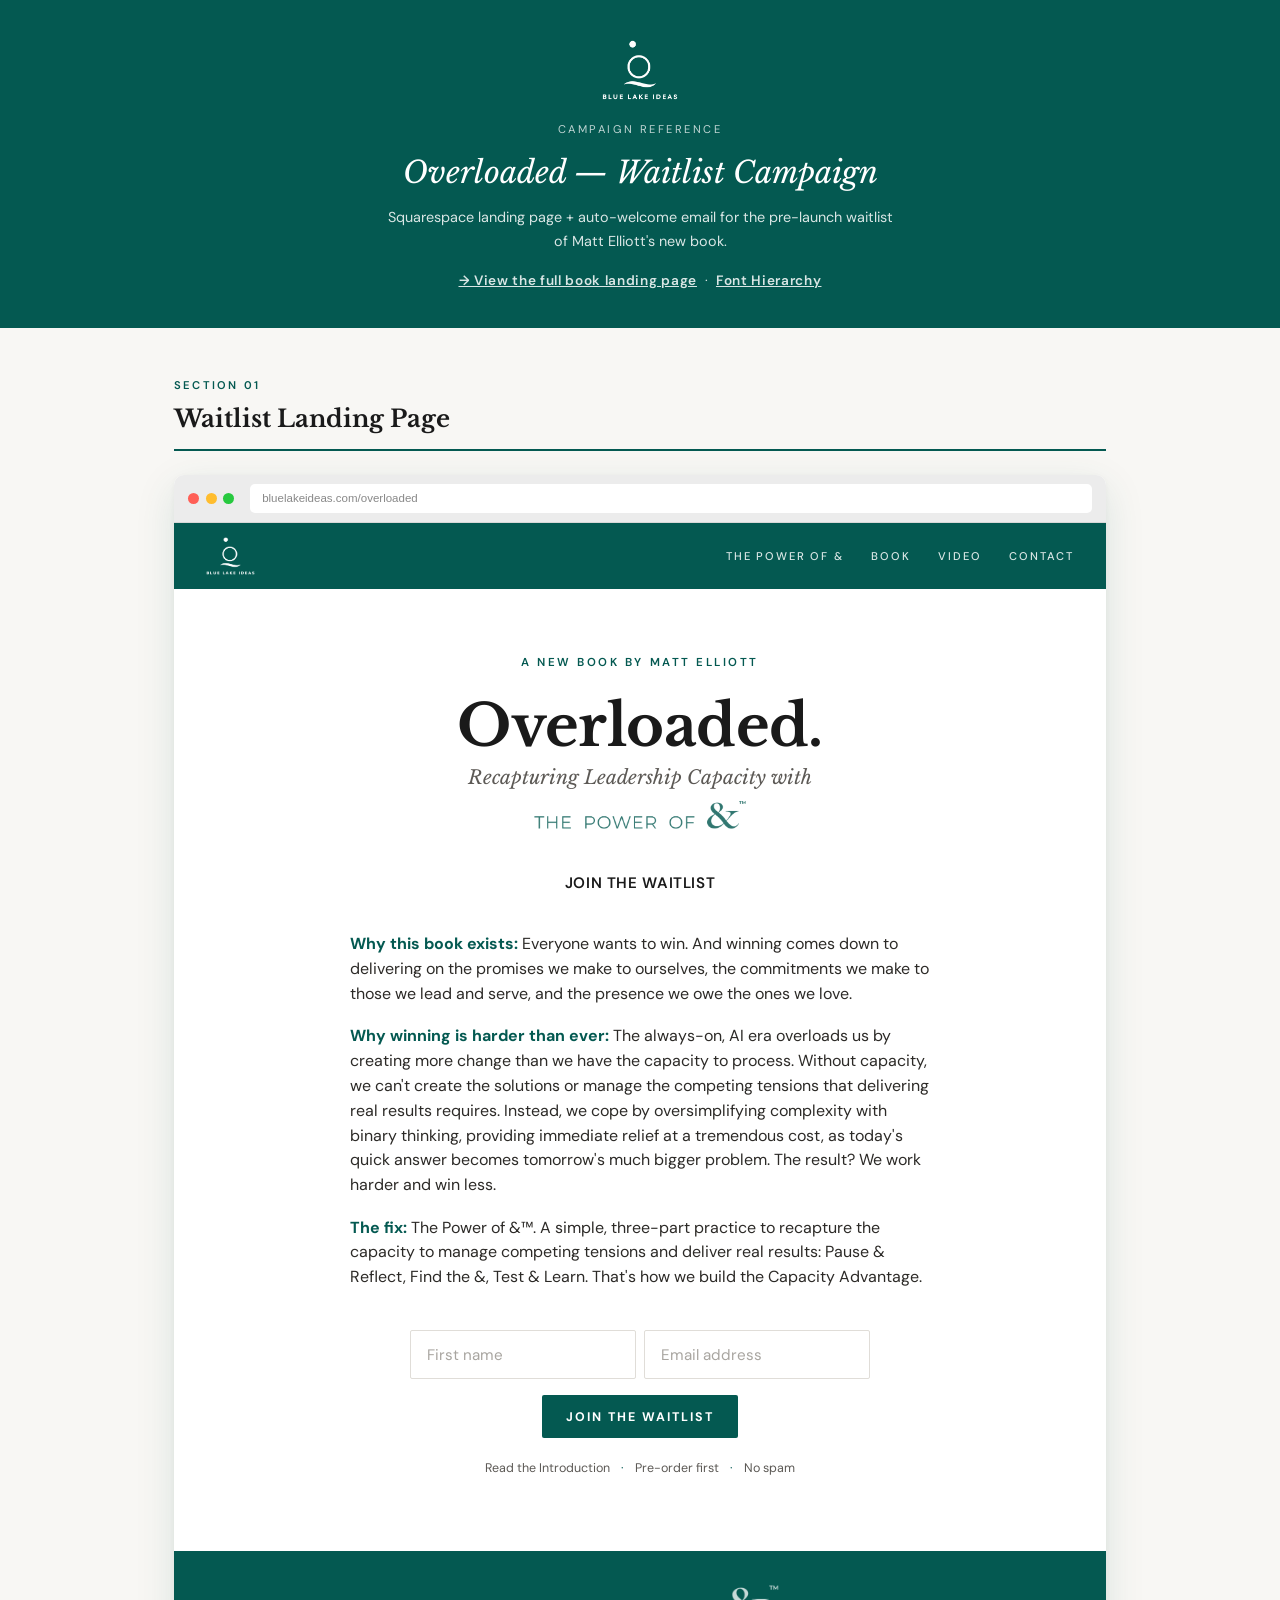
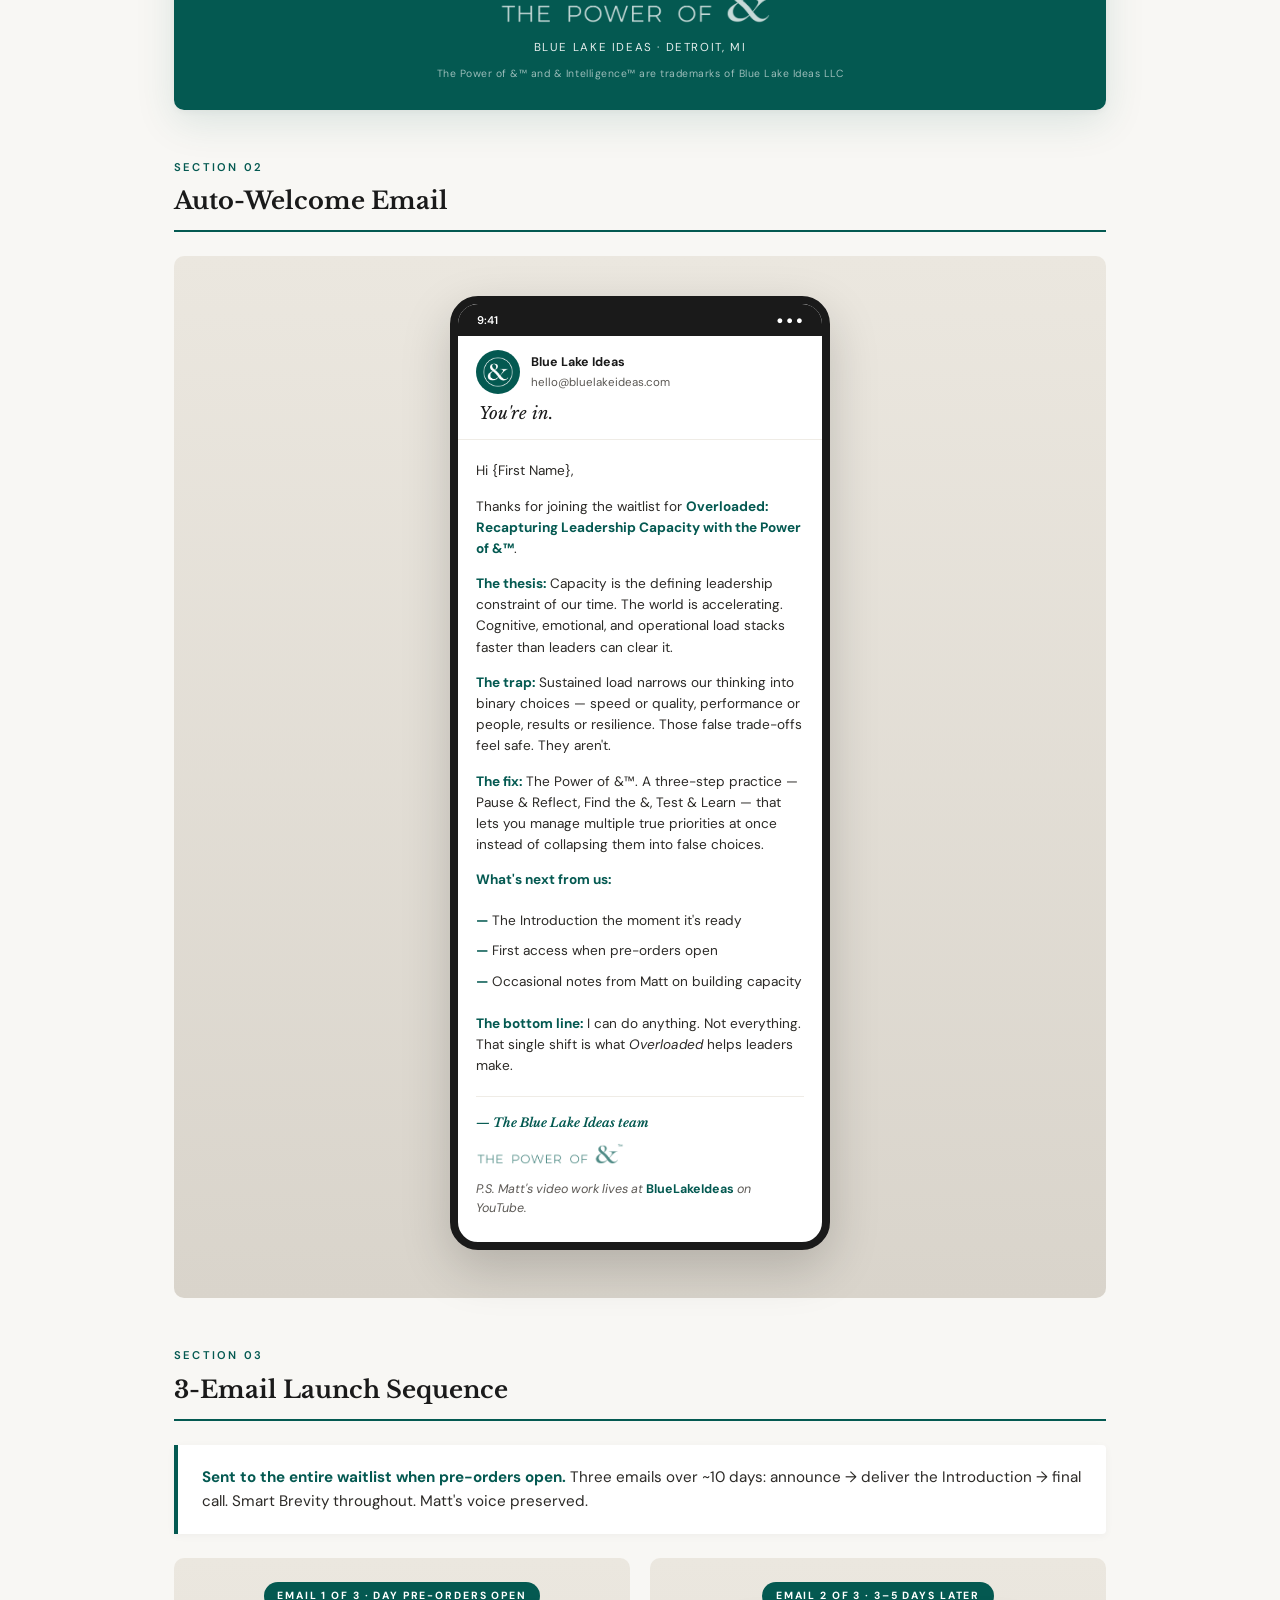
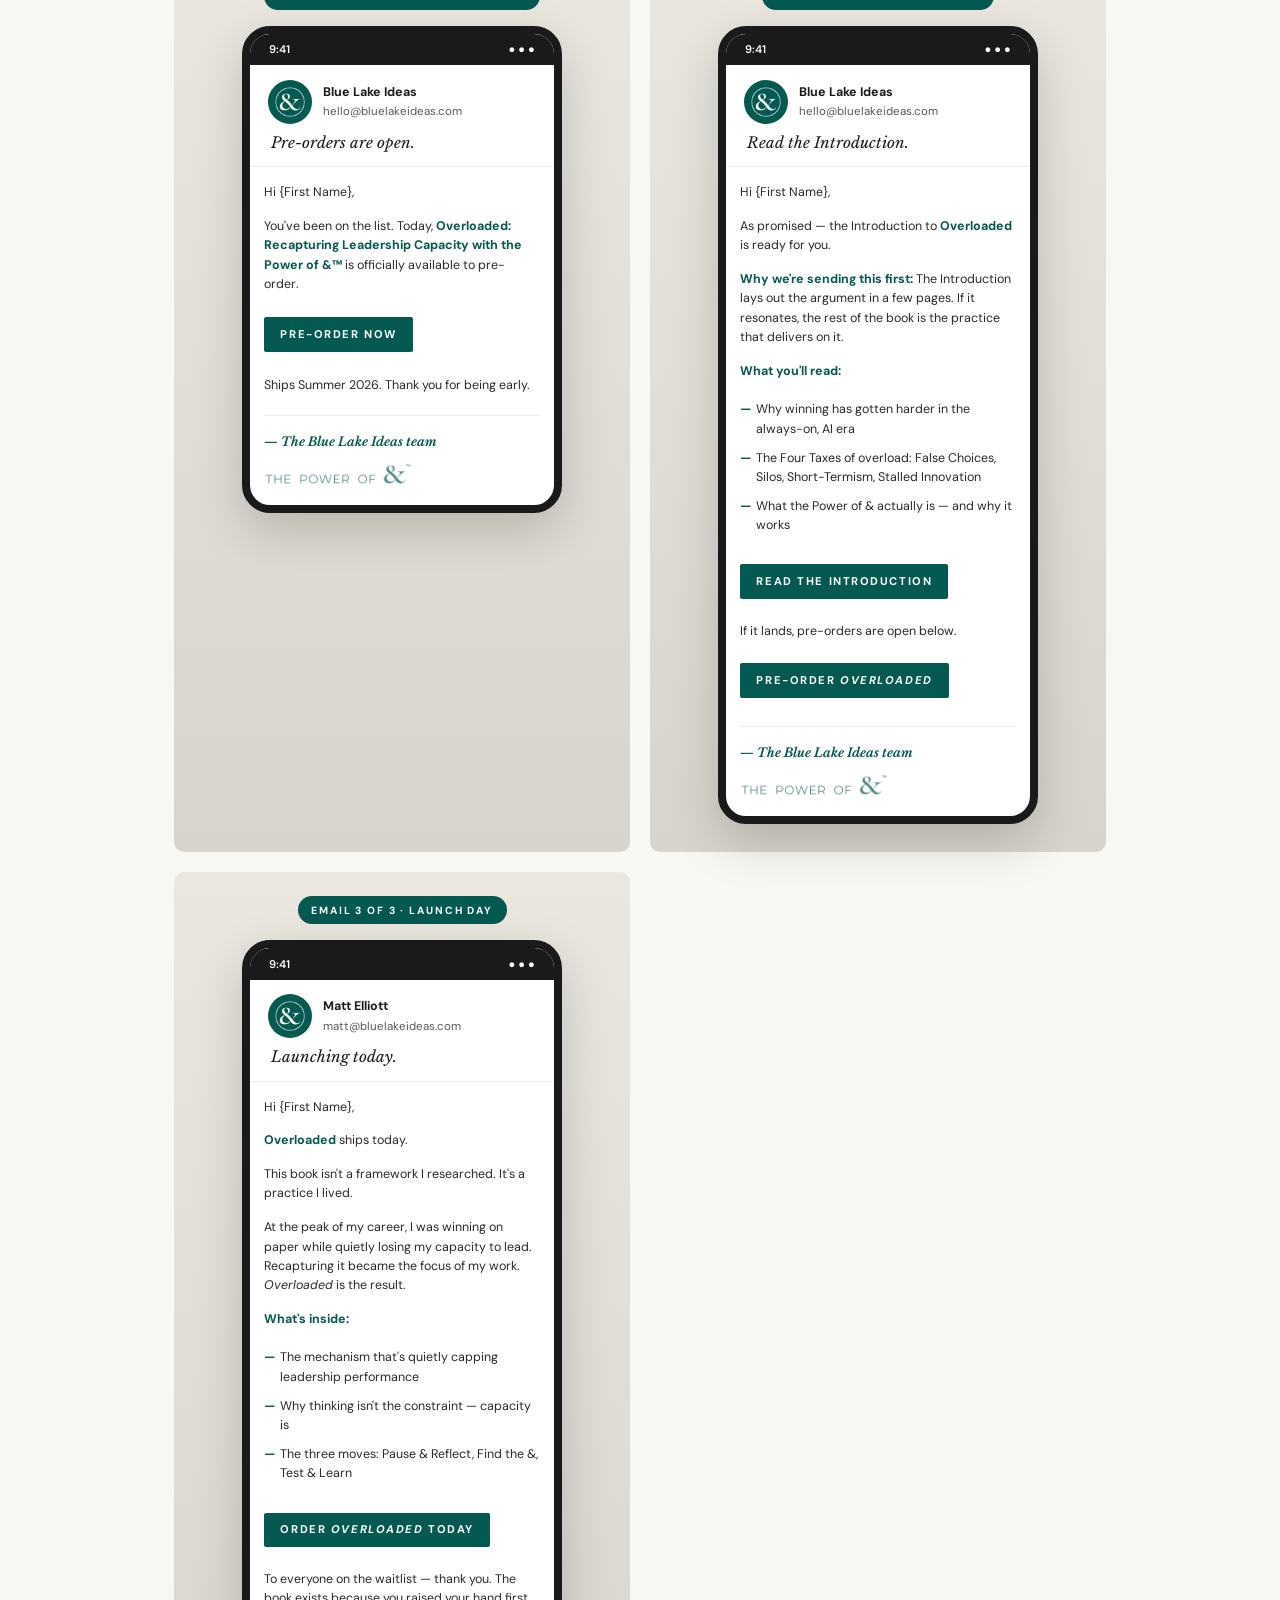
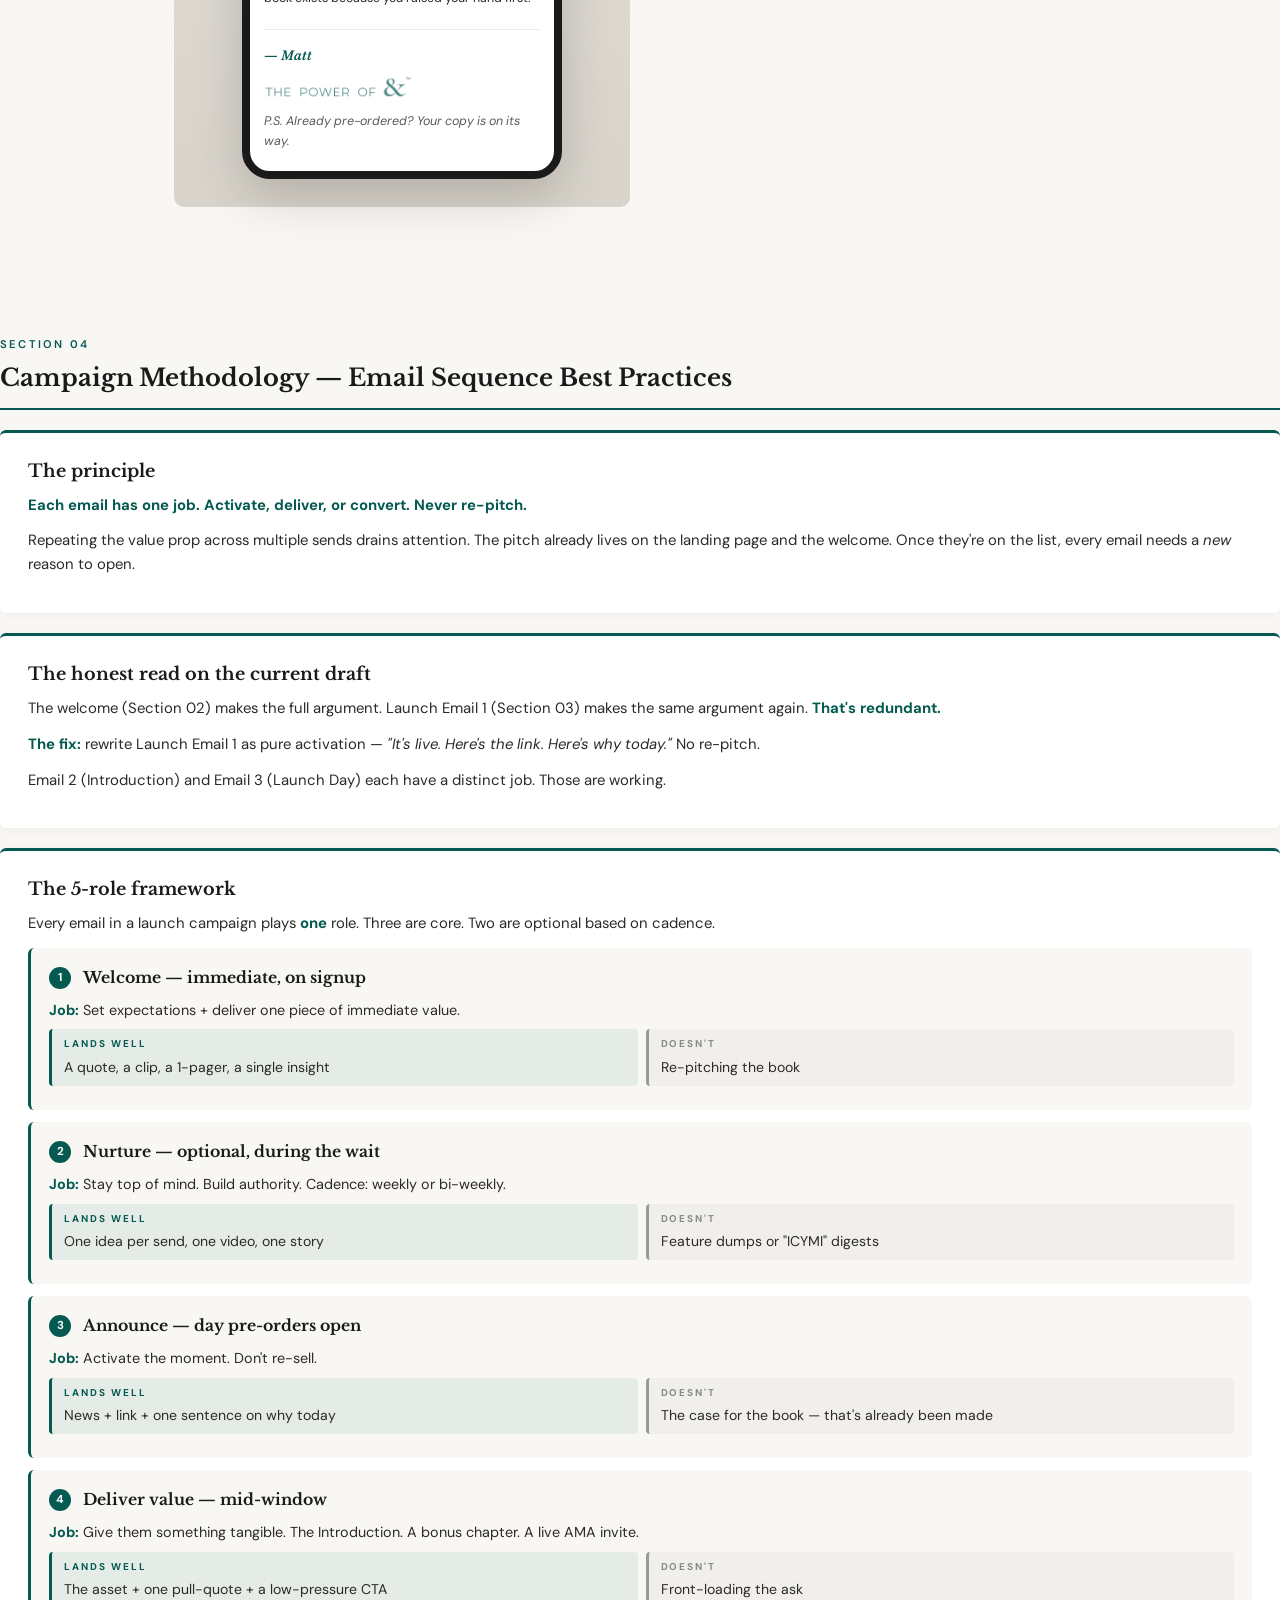
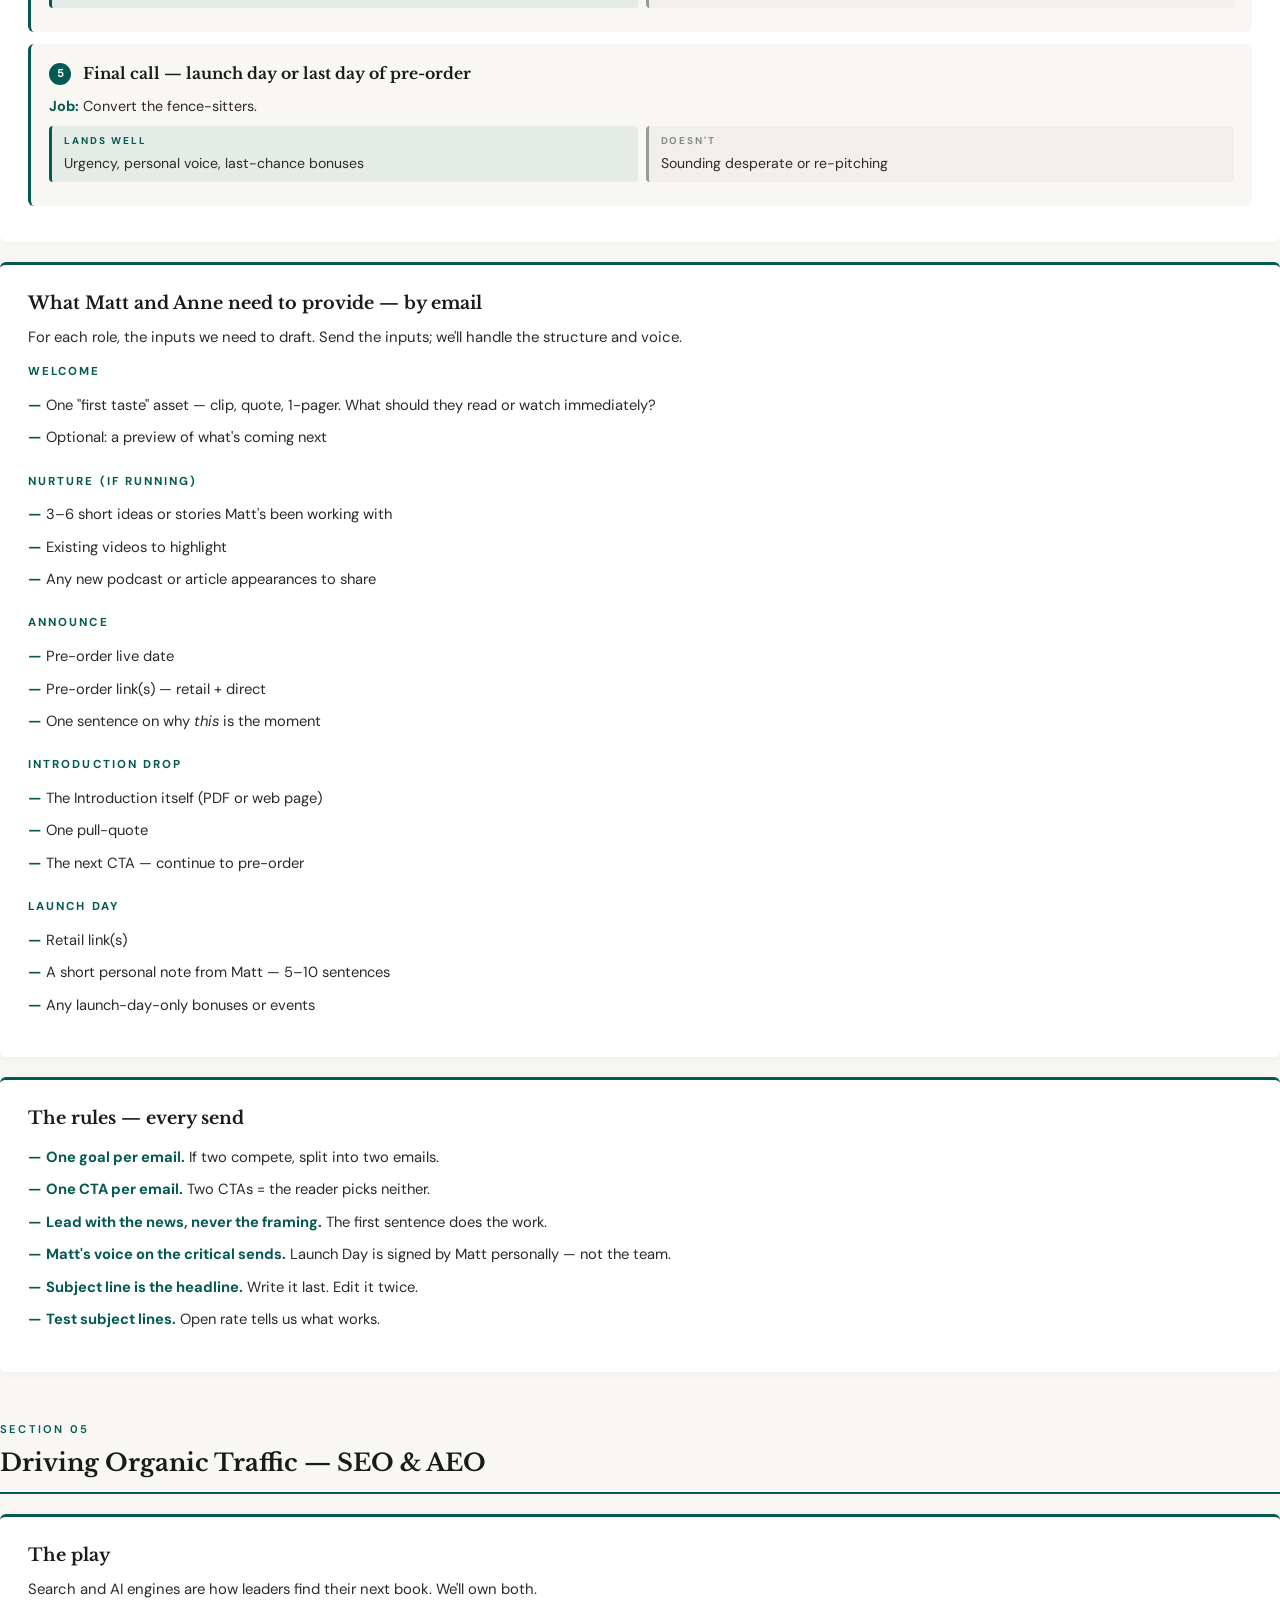
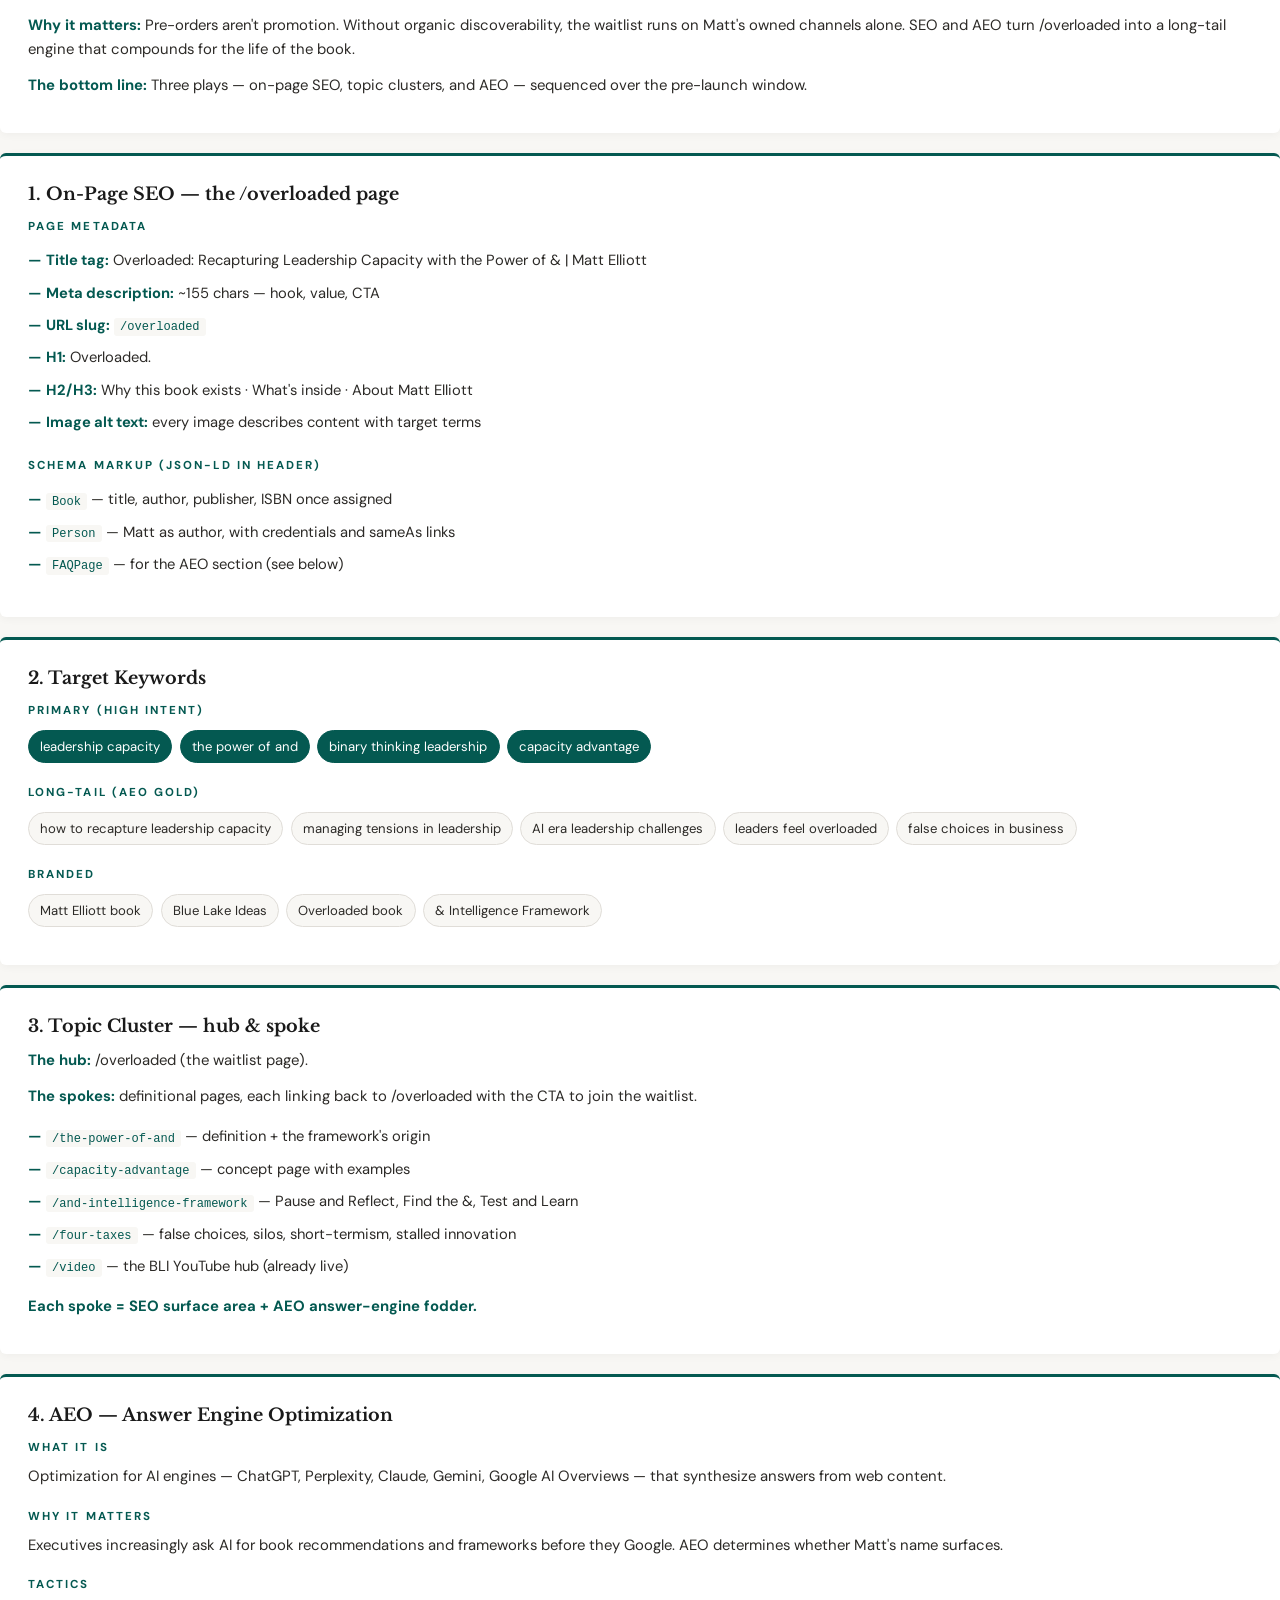
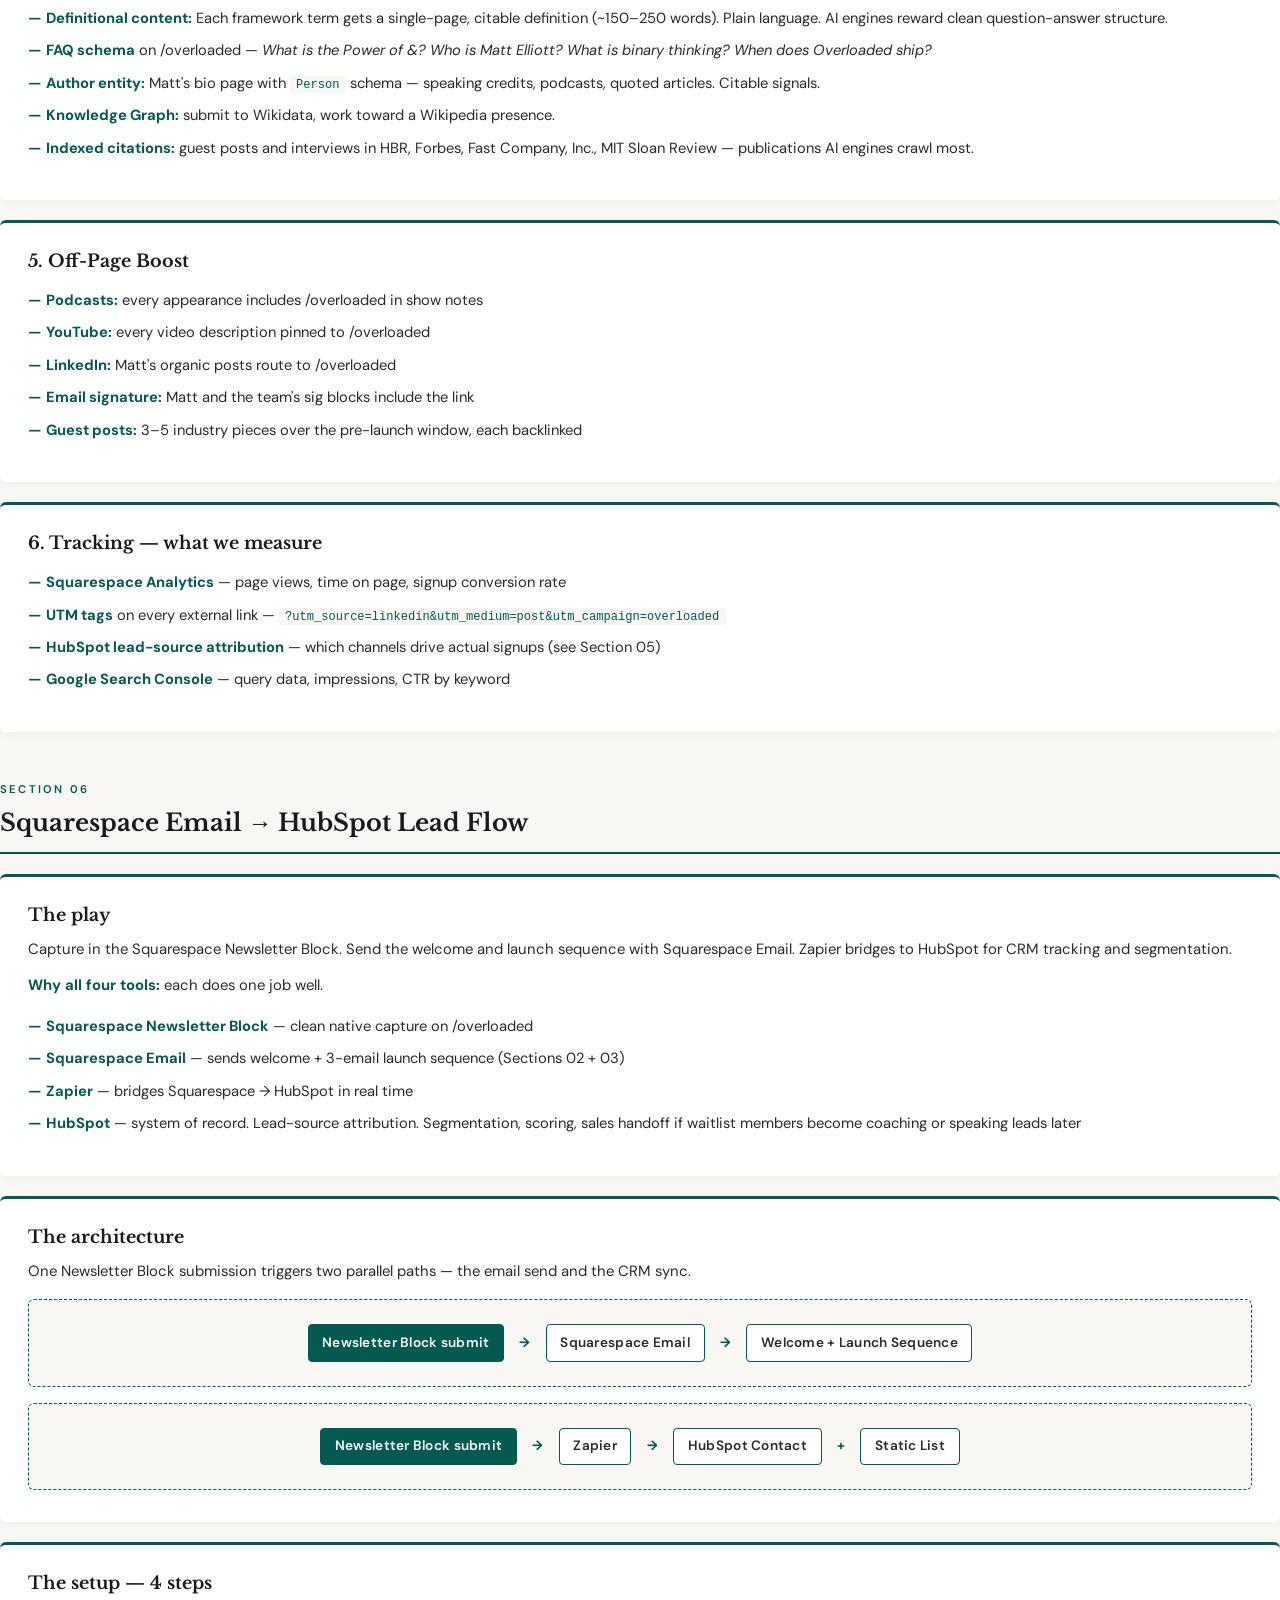
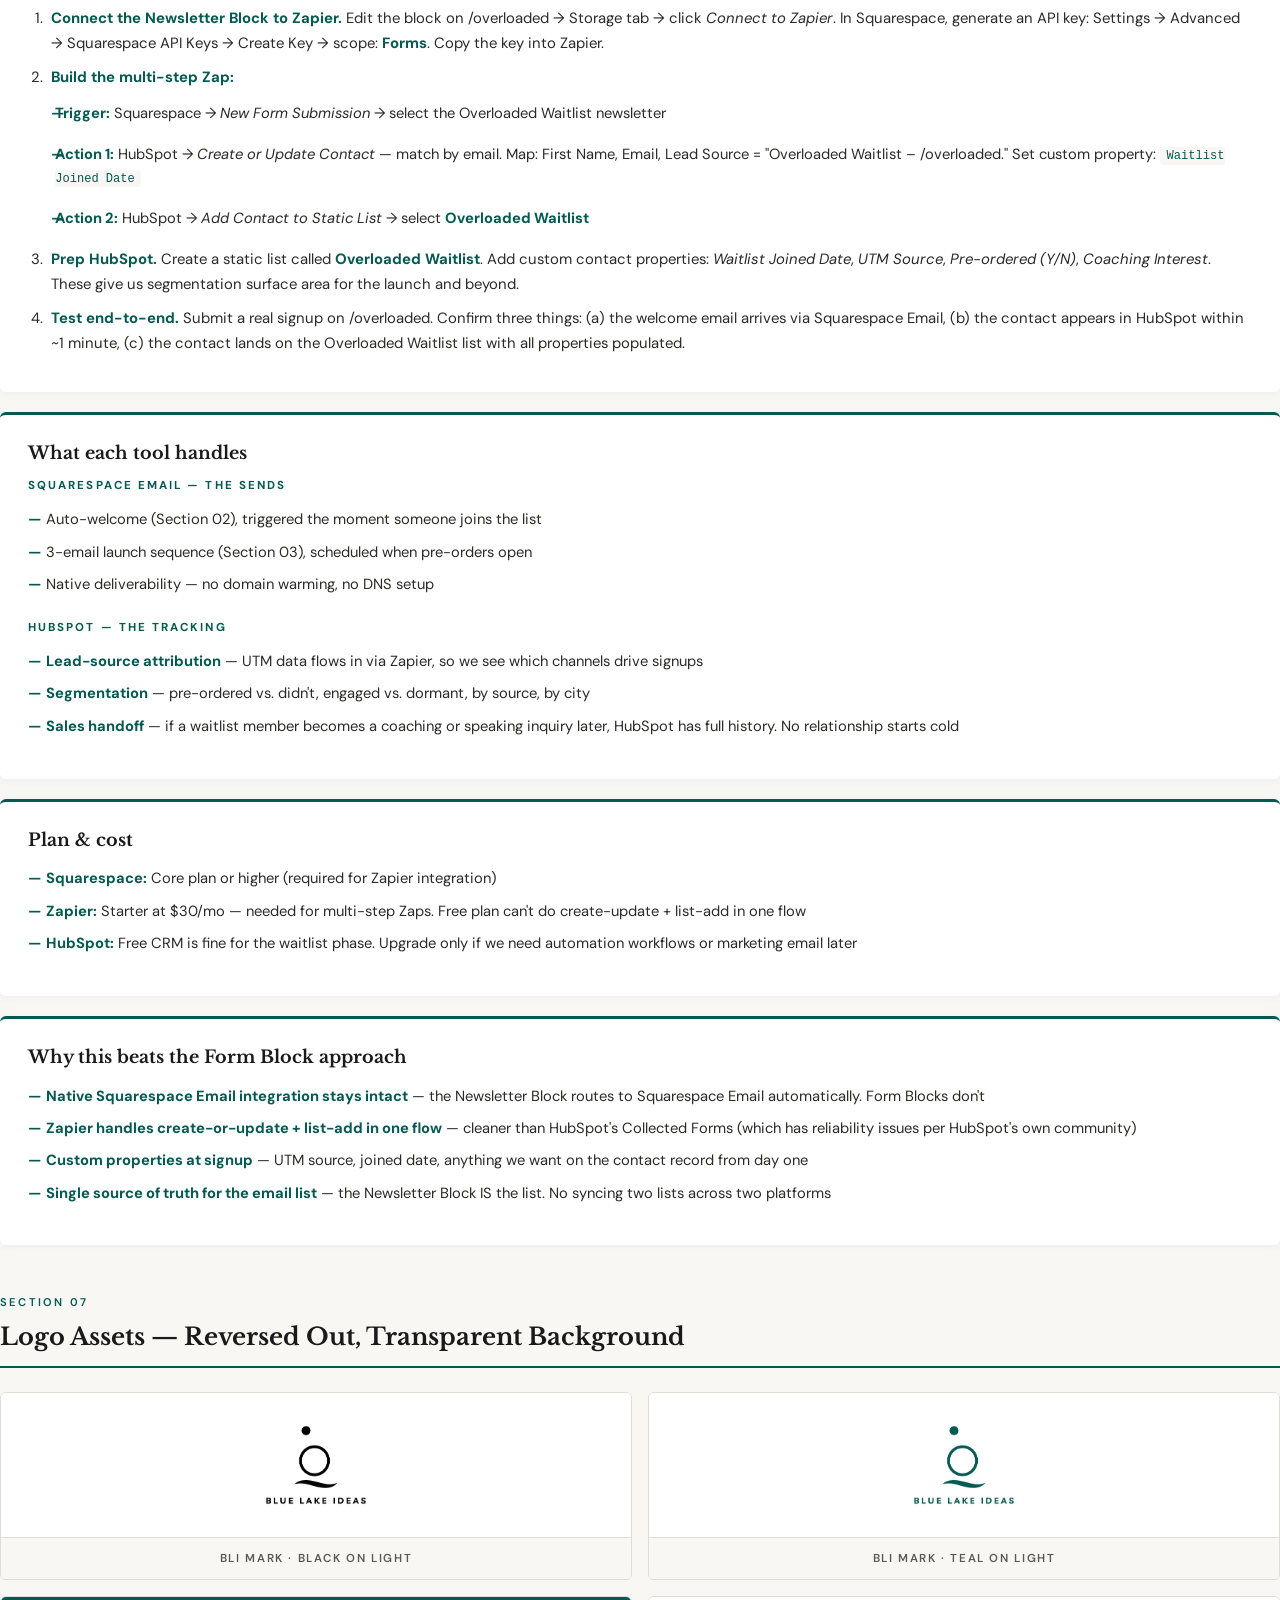
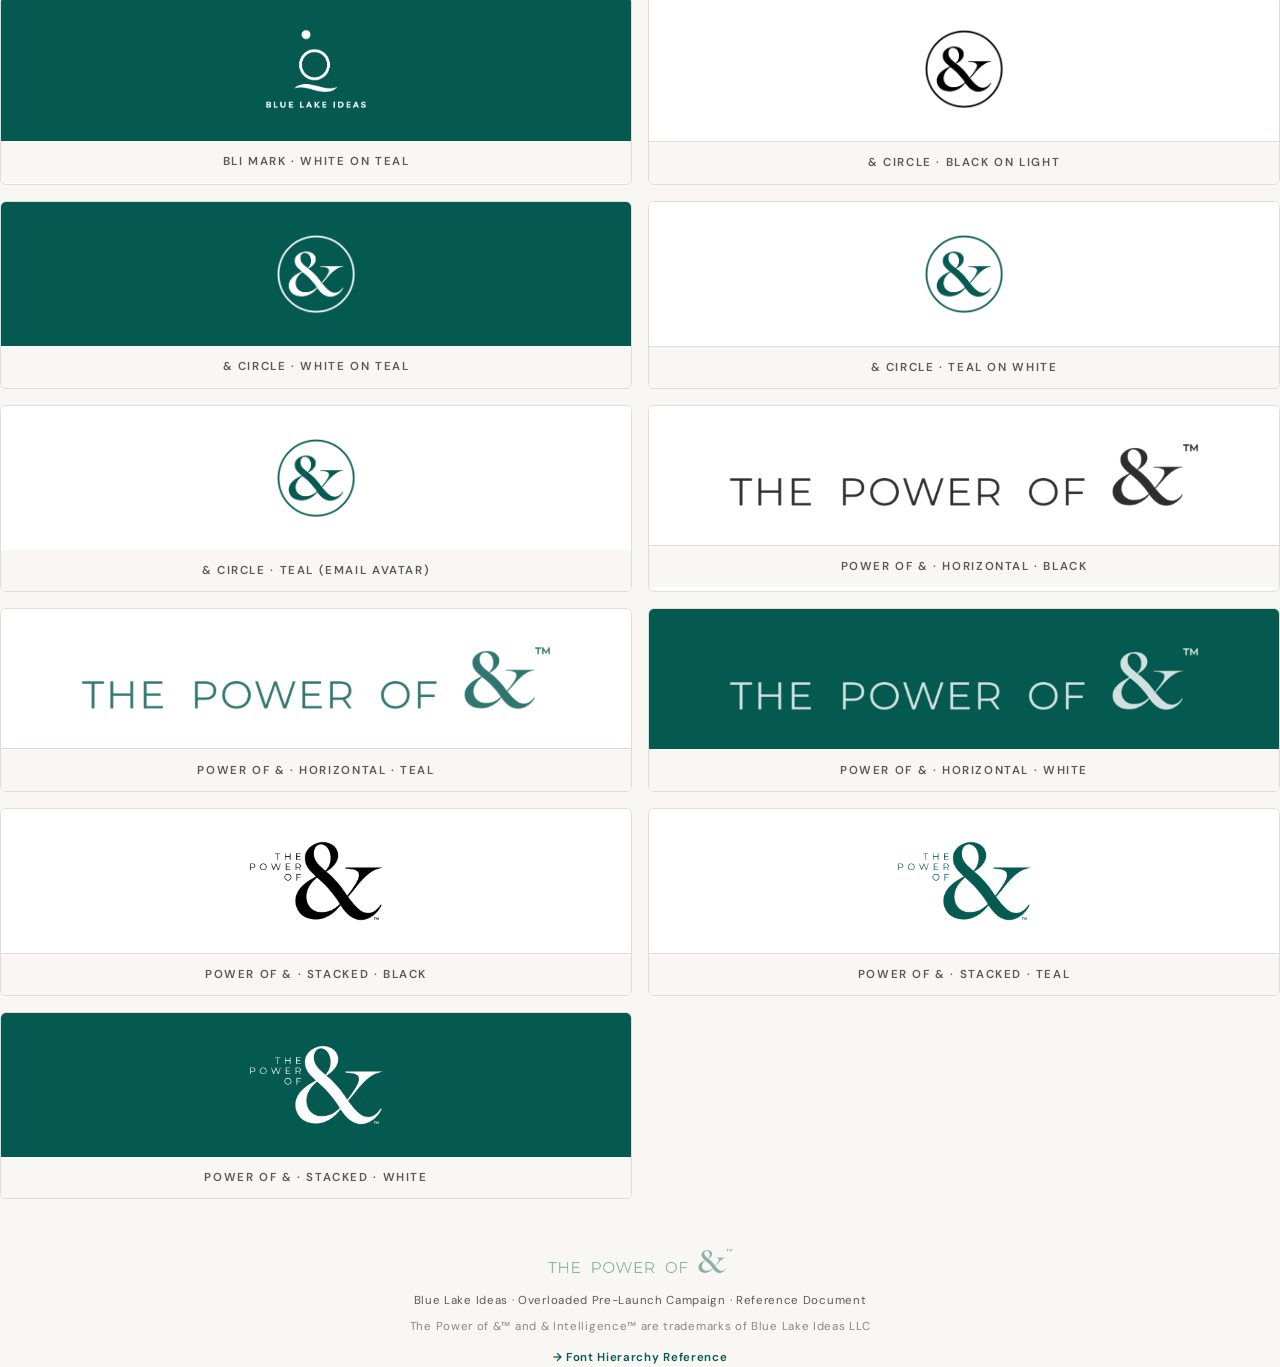
==== commit de143b69: "Add header nav links to book landing page + font hierarchy" ====
--- a/docs/index.html
+++ b/docs/index.html
@@ -755,6 +755,7 @@
   <div class="eyebrow">Campaign Reference</div>
   <h1>Overloaded — Waitlist Campaign</h1>
   <p>Squarespace landing page + auto-welcome email for the pre-launch waitlist of Matt Elliott's new book.</p>
+  <p style="margin-top:1rem;font-size:0.85rem;"><a href="./book.html" style="color:var(--white);text-decoration:underline;font-weight:600;letter-spacing:0.05em;">→ View the full book landing page</a> &nbsp;·&nbsp; <a href="./font-hierarchy.html" style="color:var(--white);text-decoration:underline;font-weight:600;letter-spacing:0.05em;">Font Hierarchy</a></p>
 </div>
 
 <div class="container">
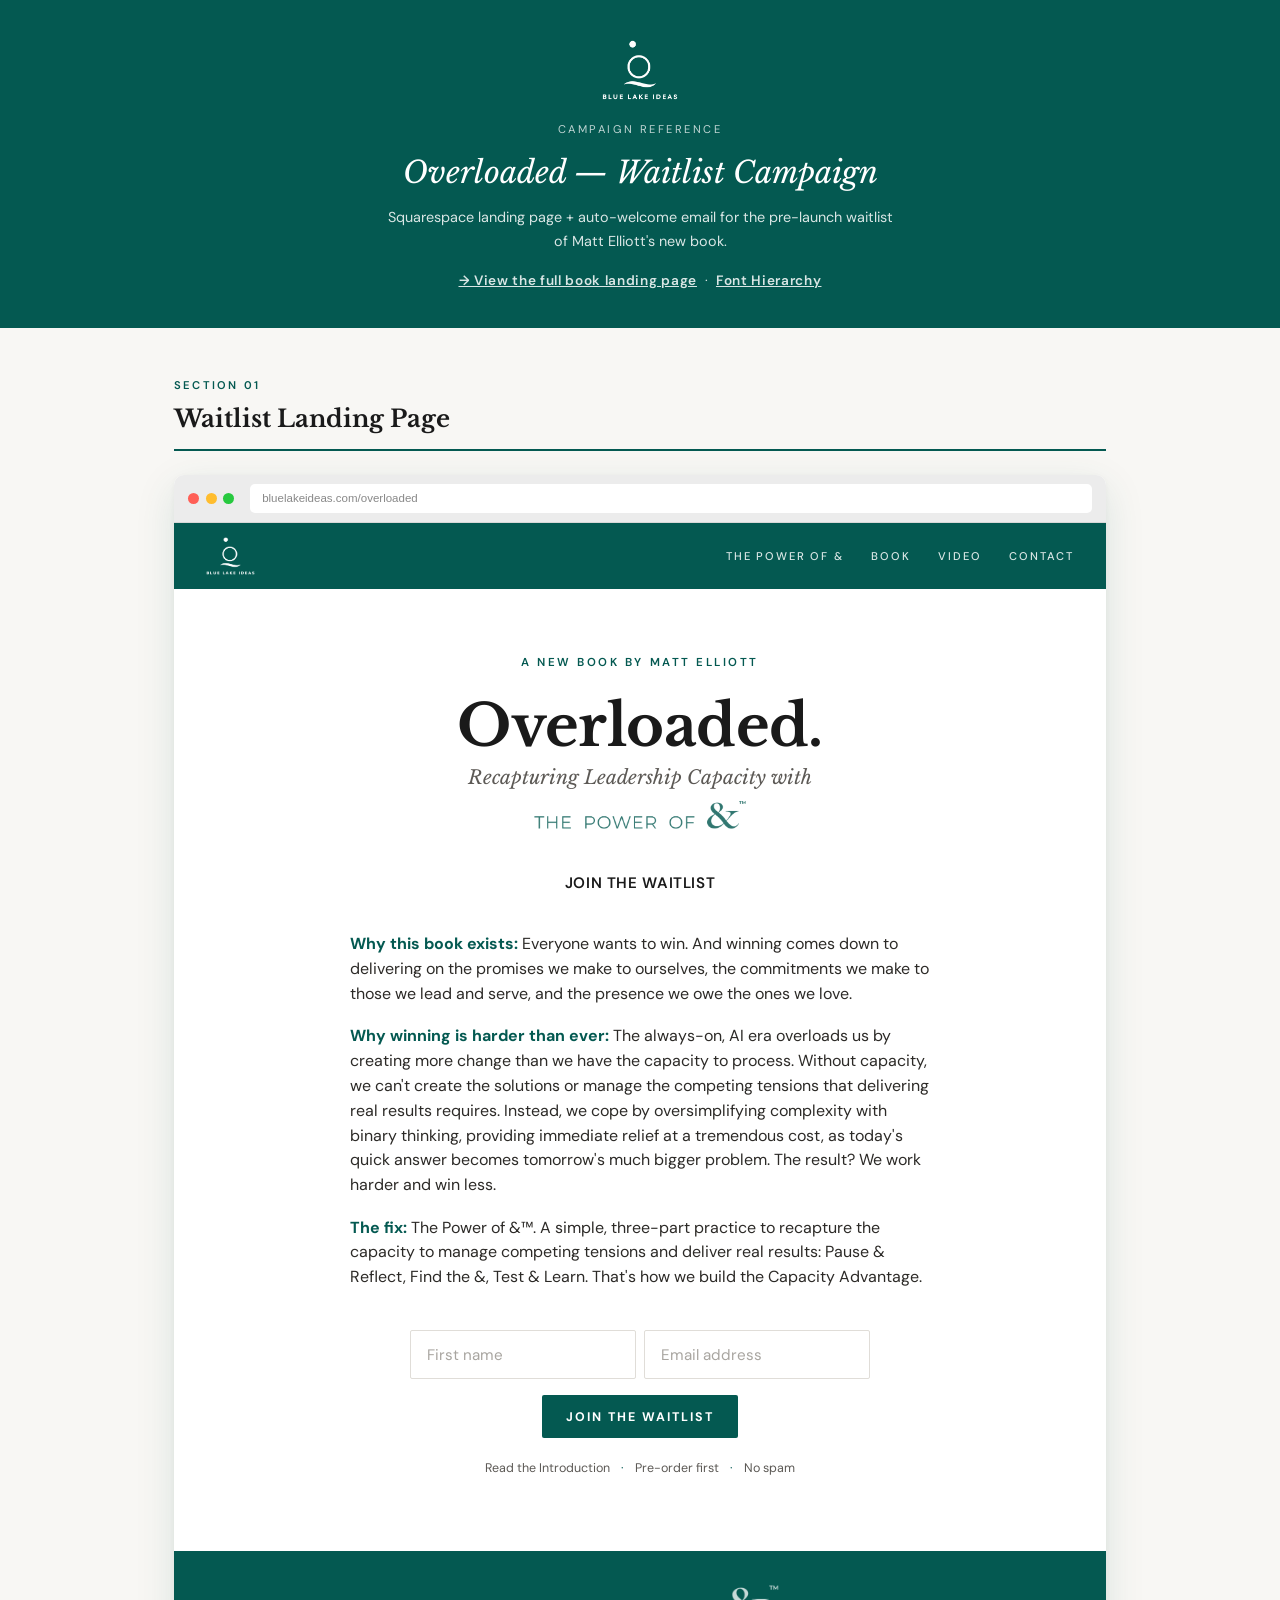
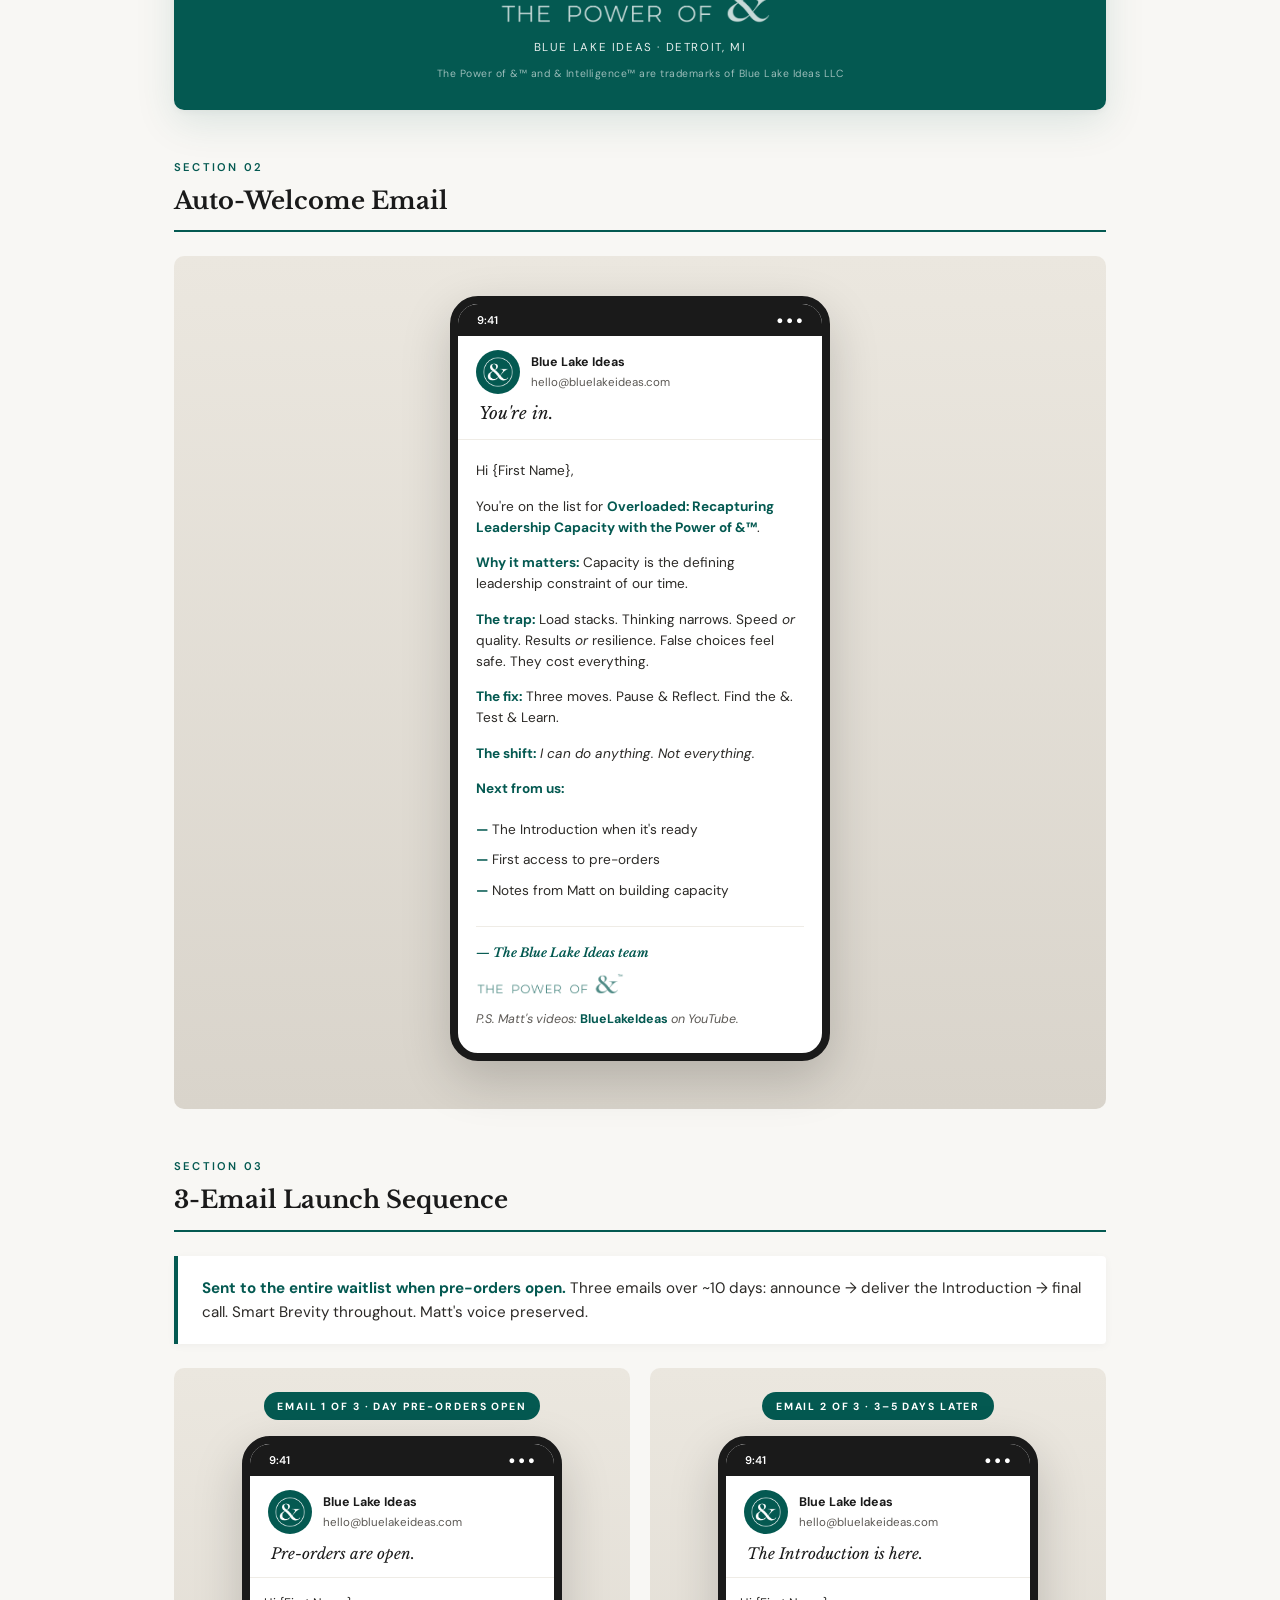
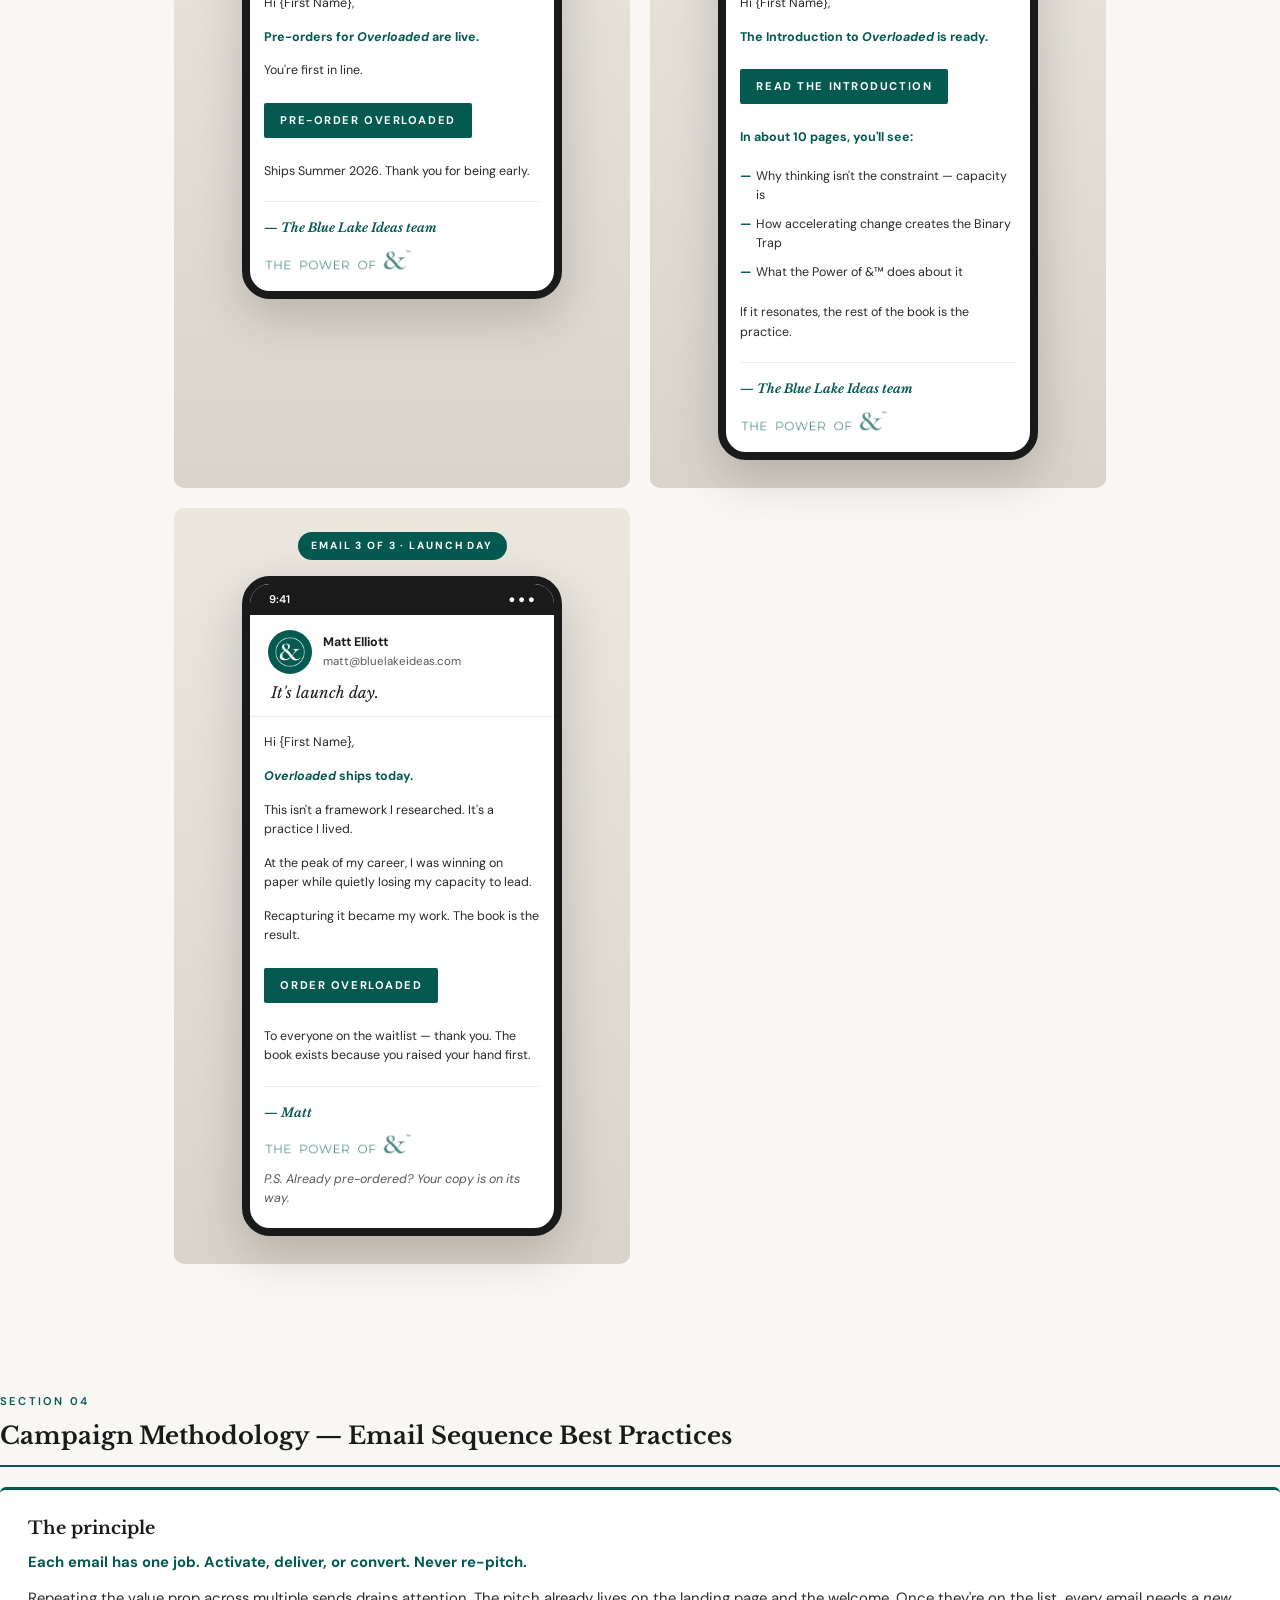
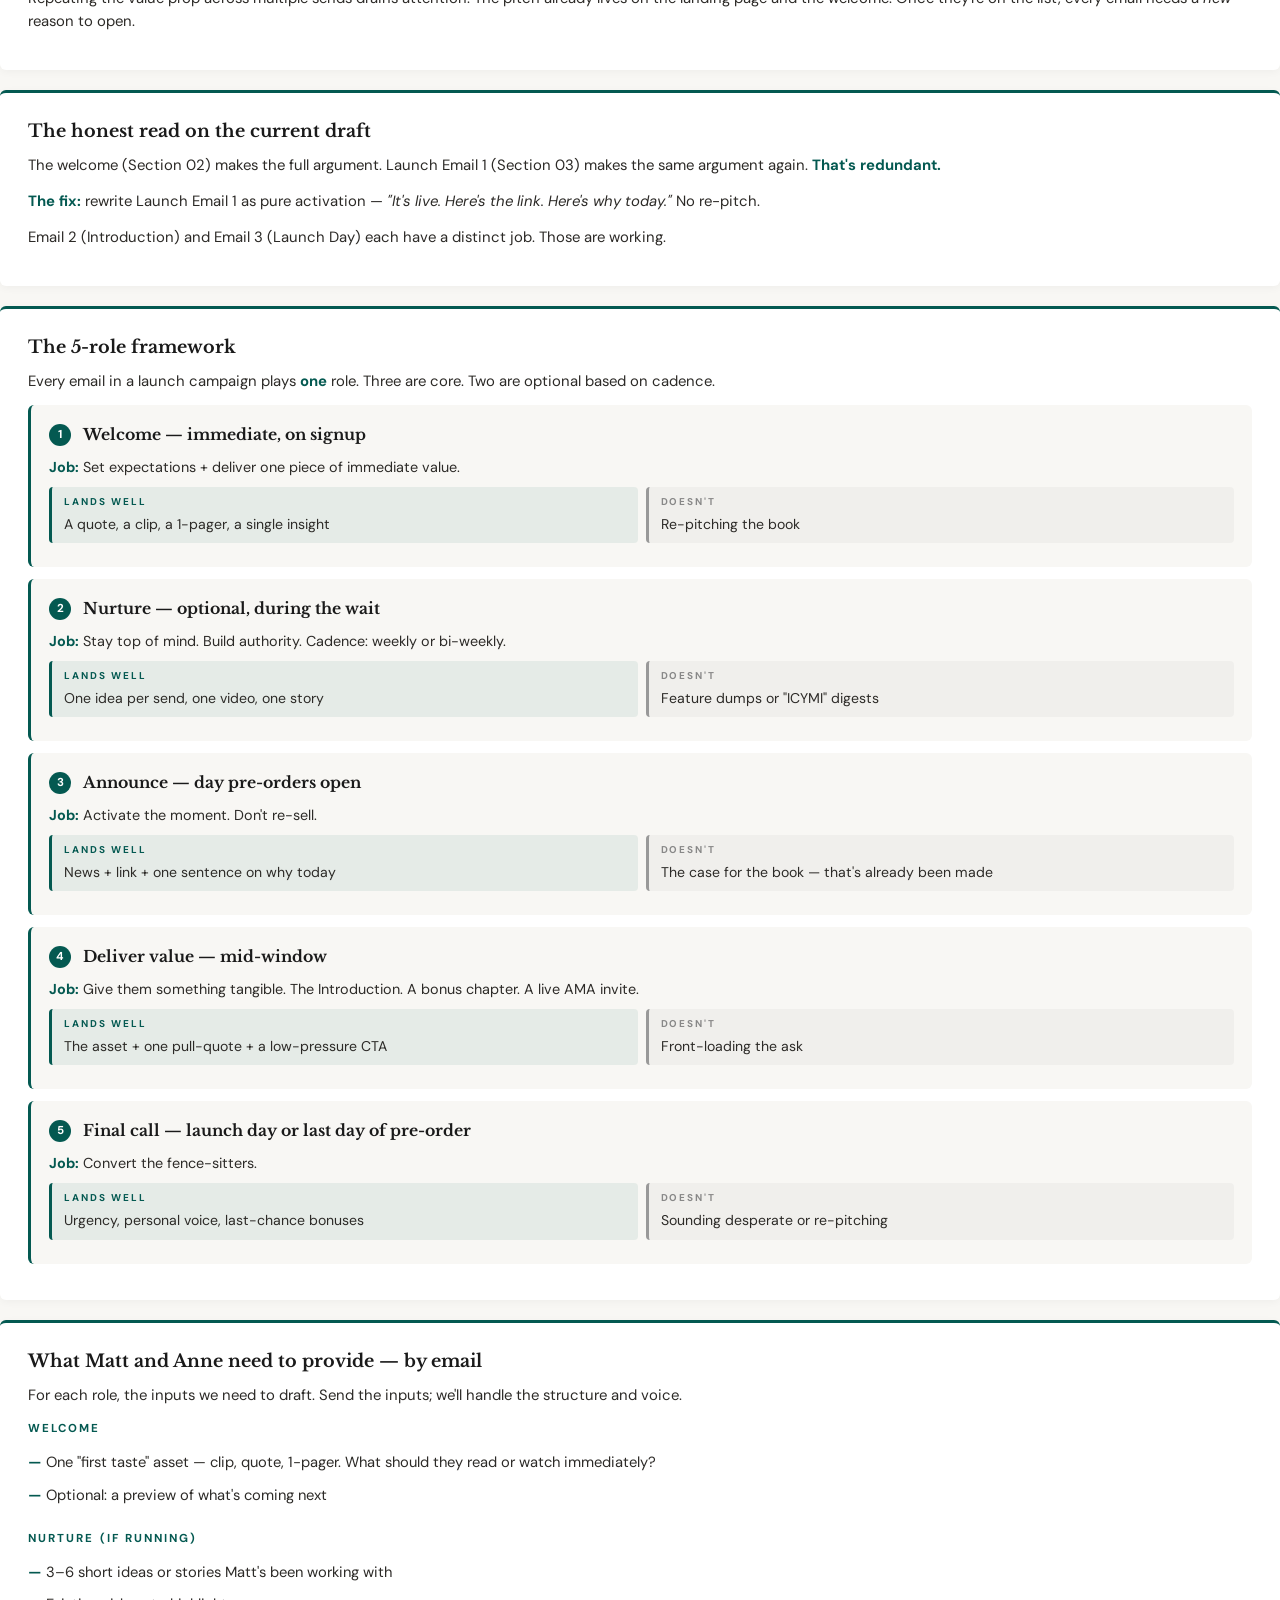
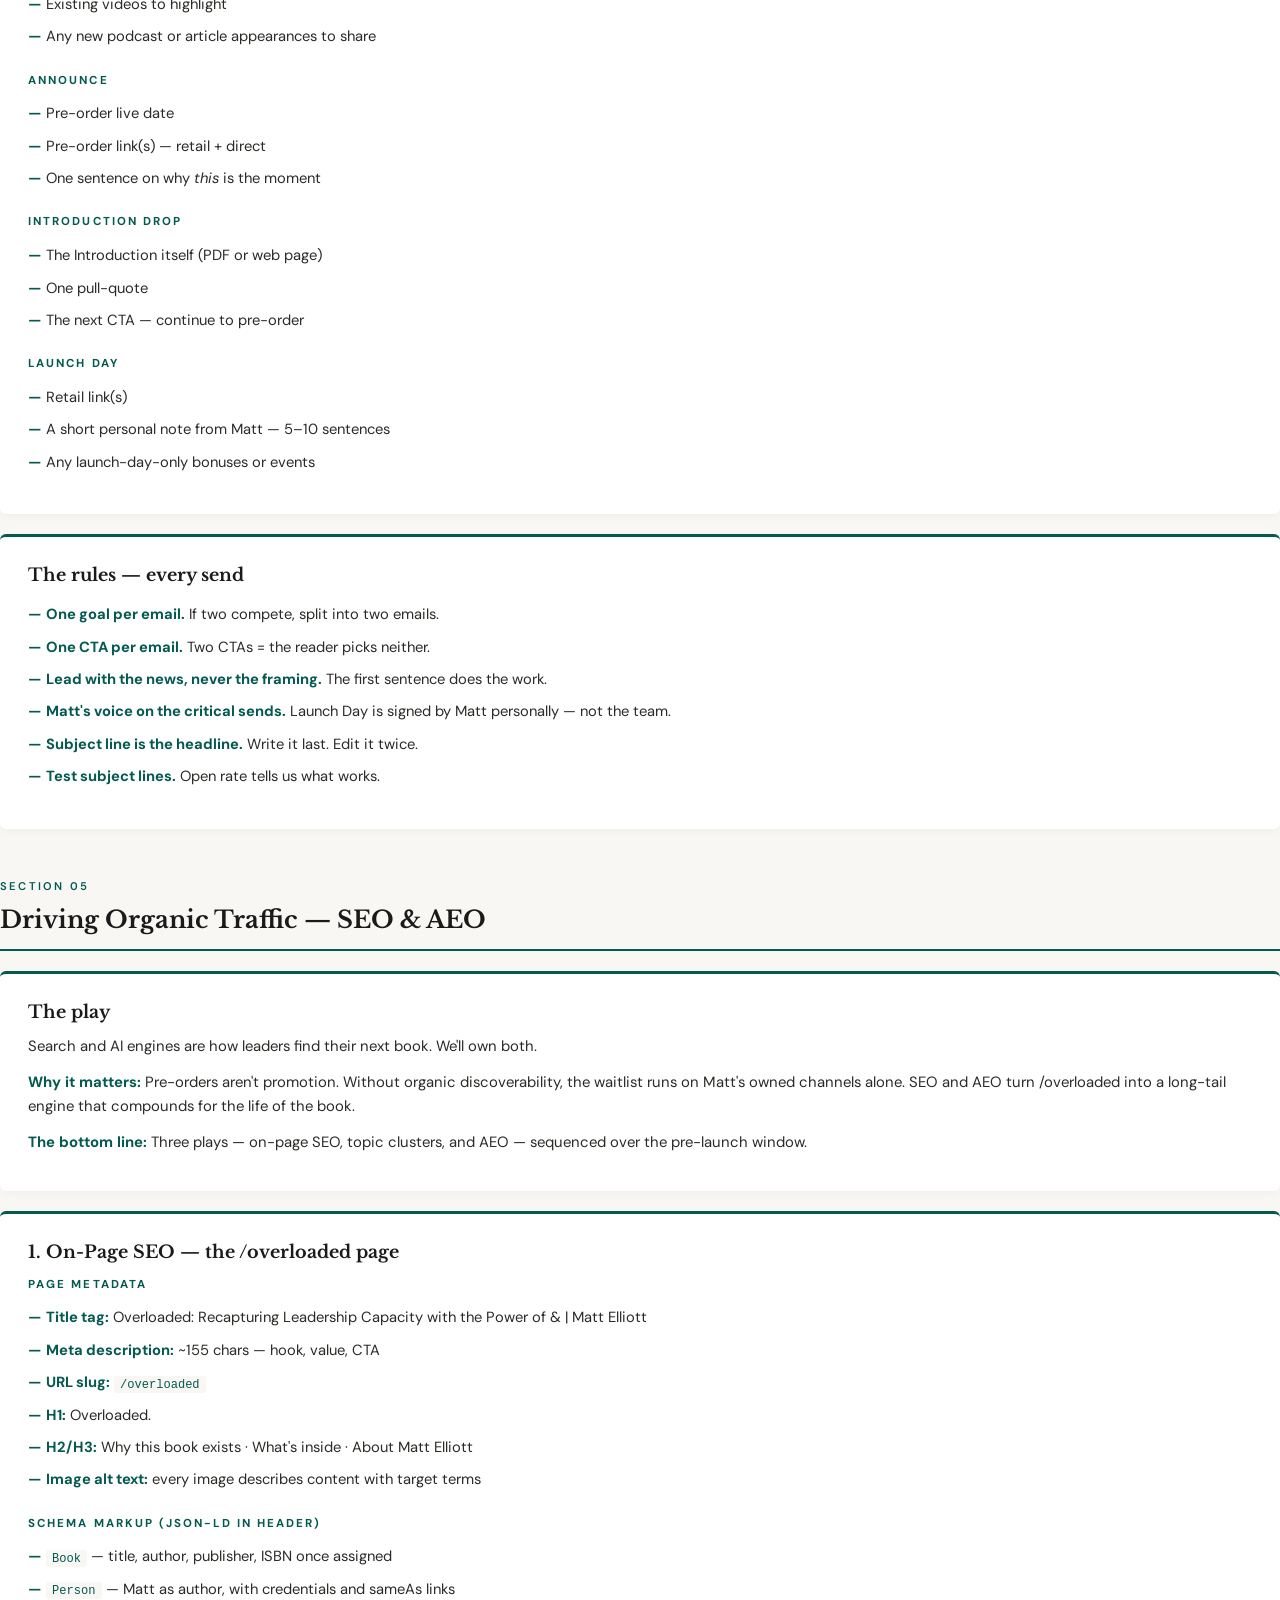
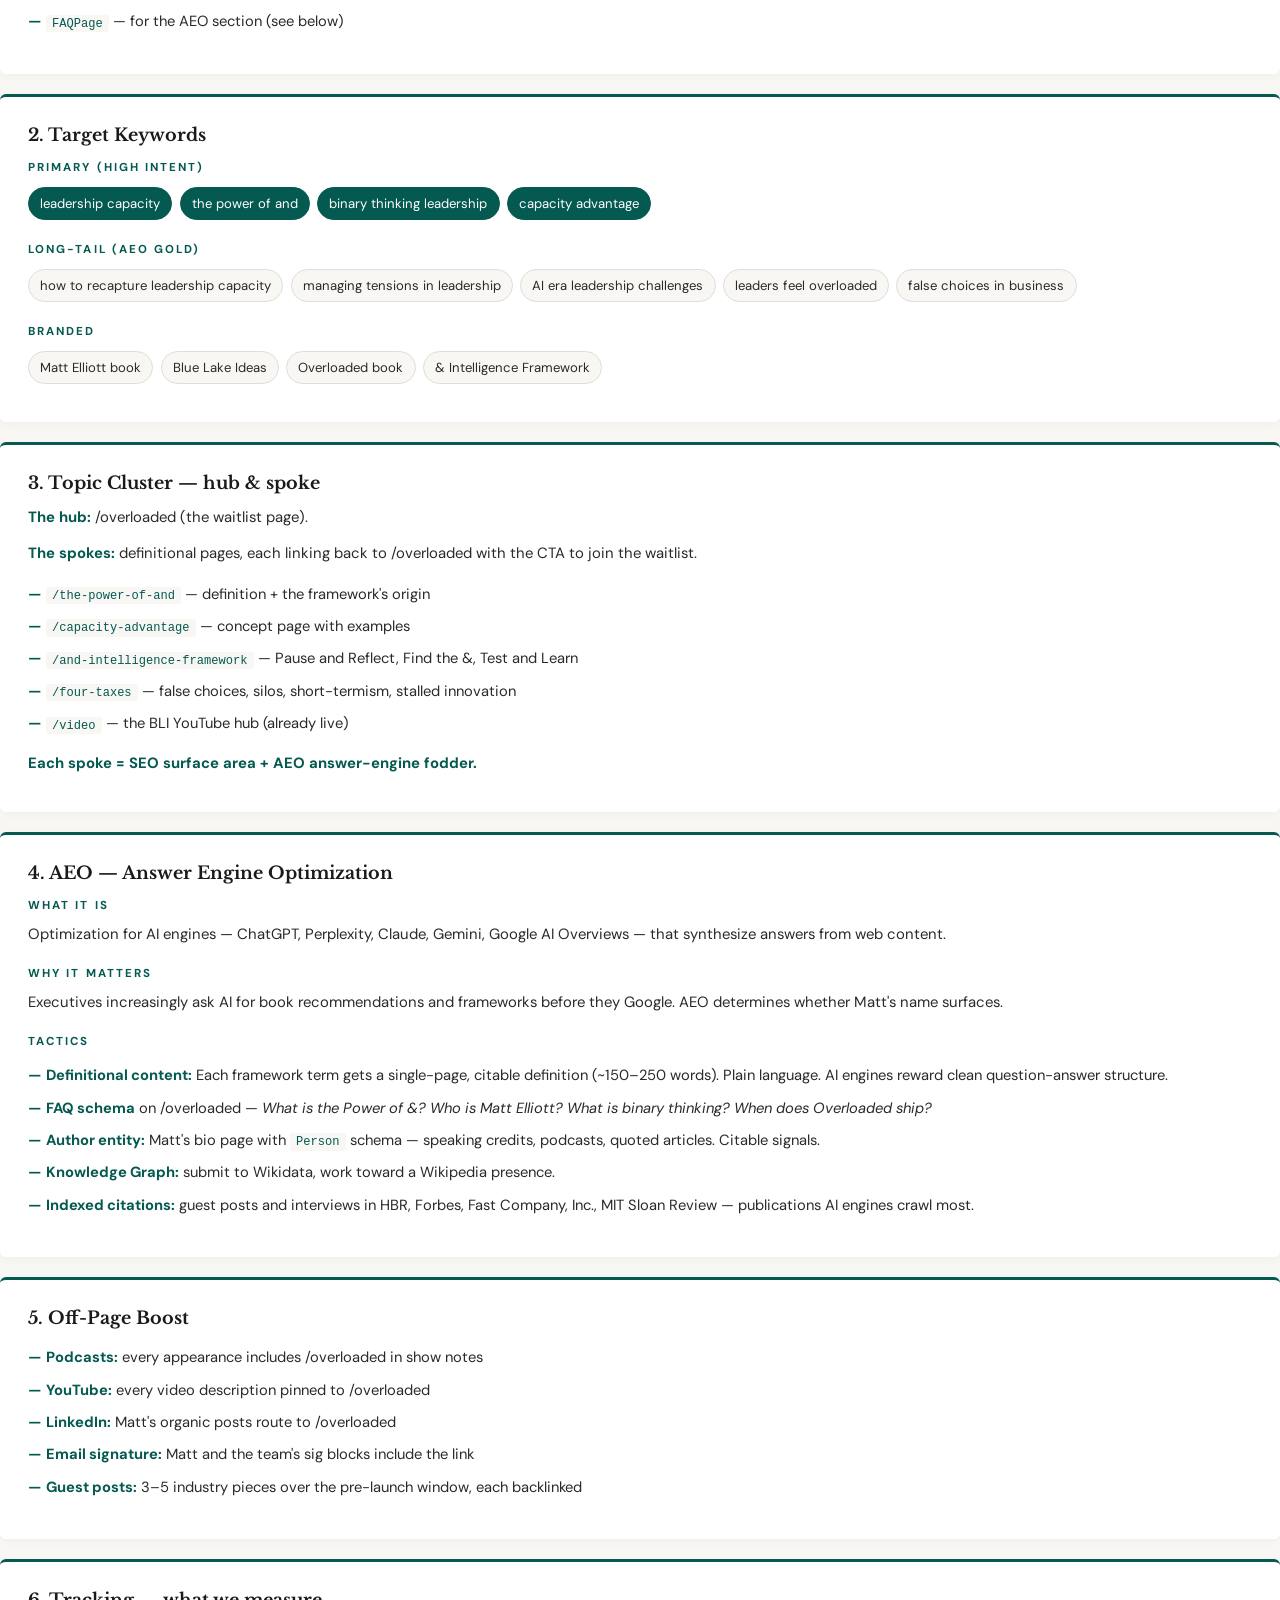
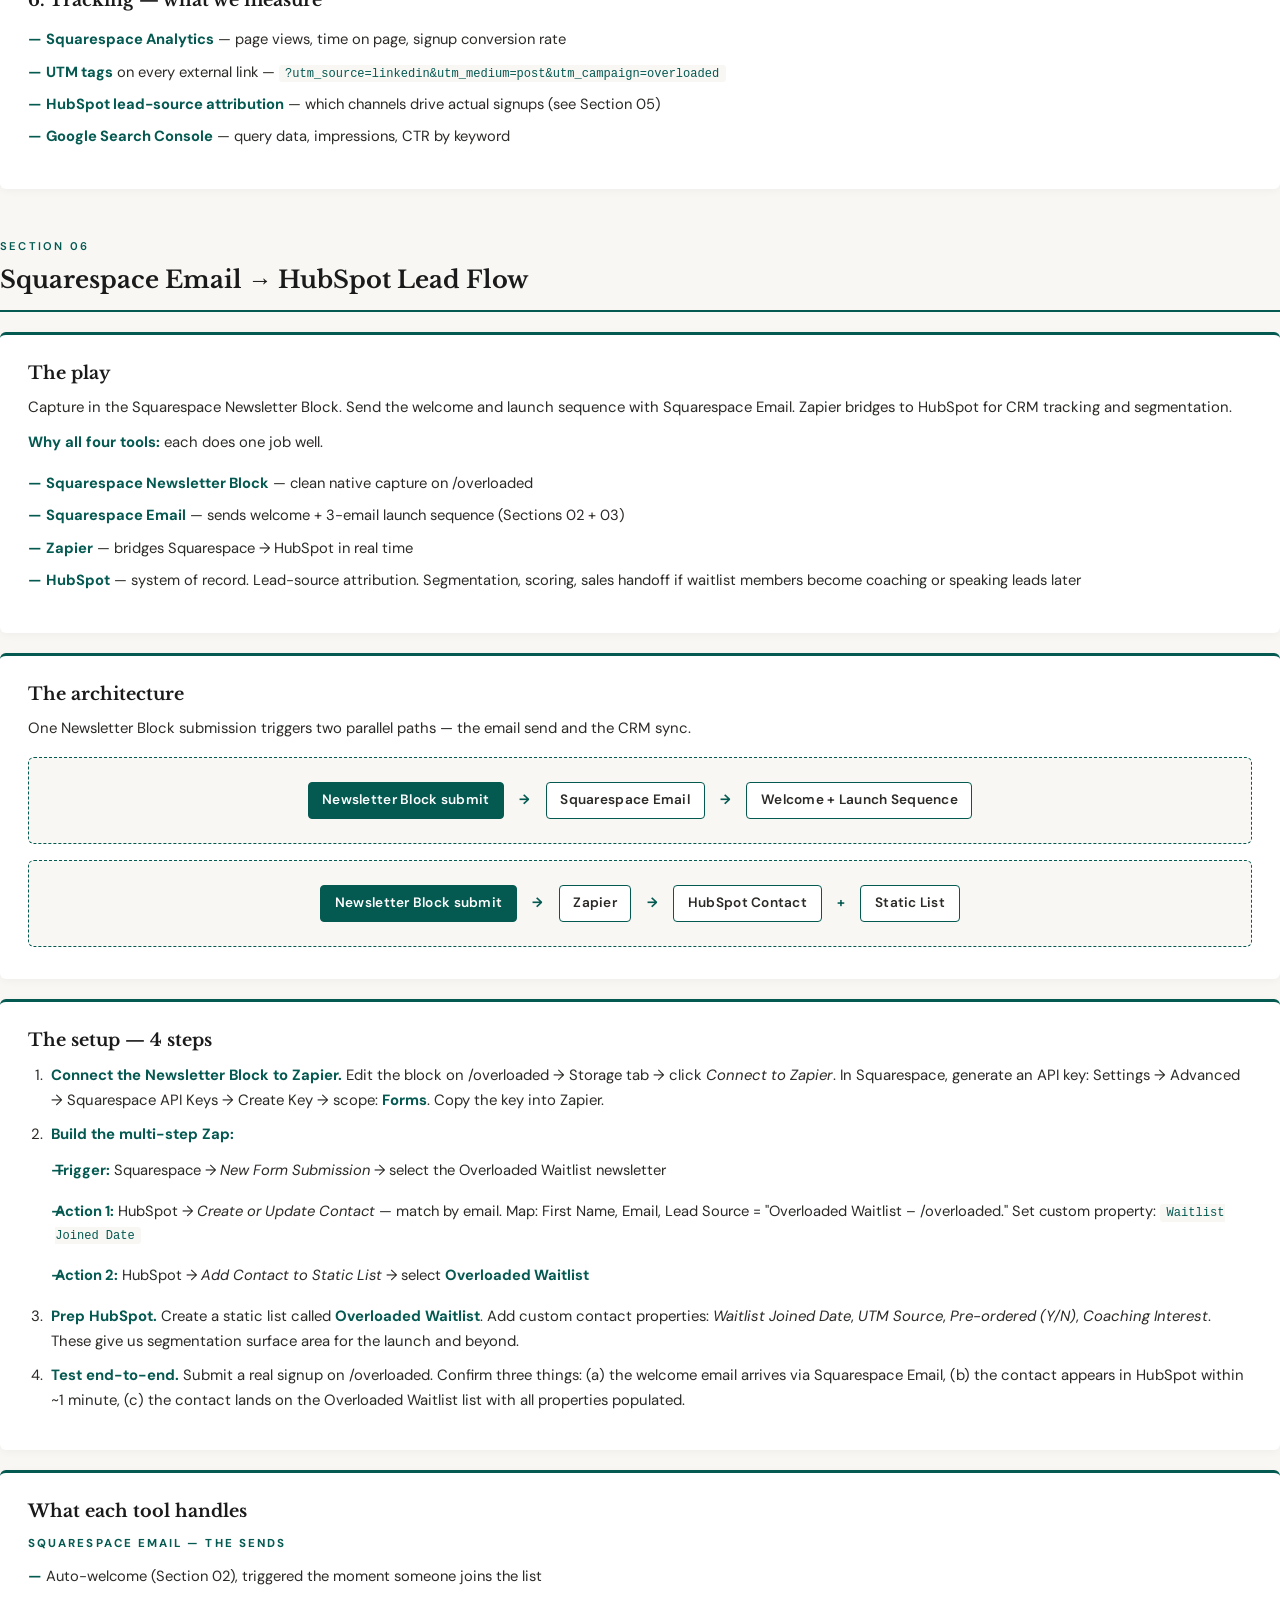
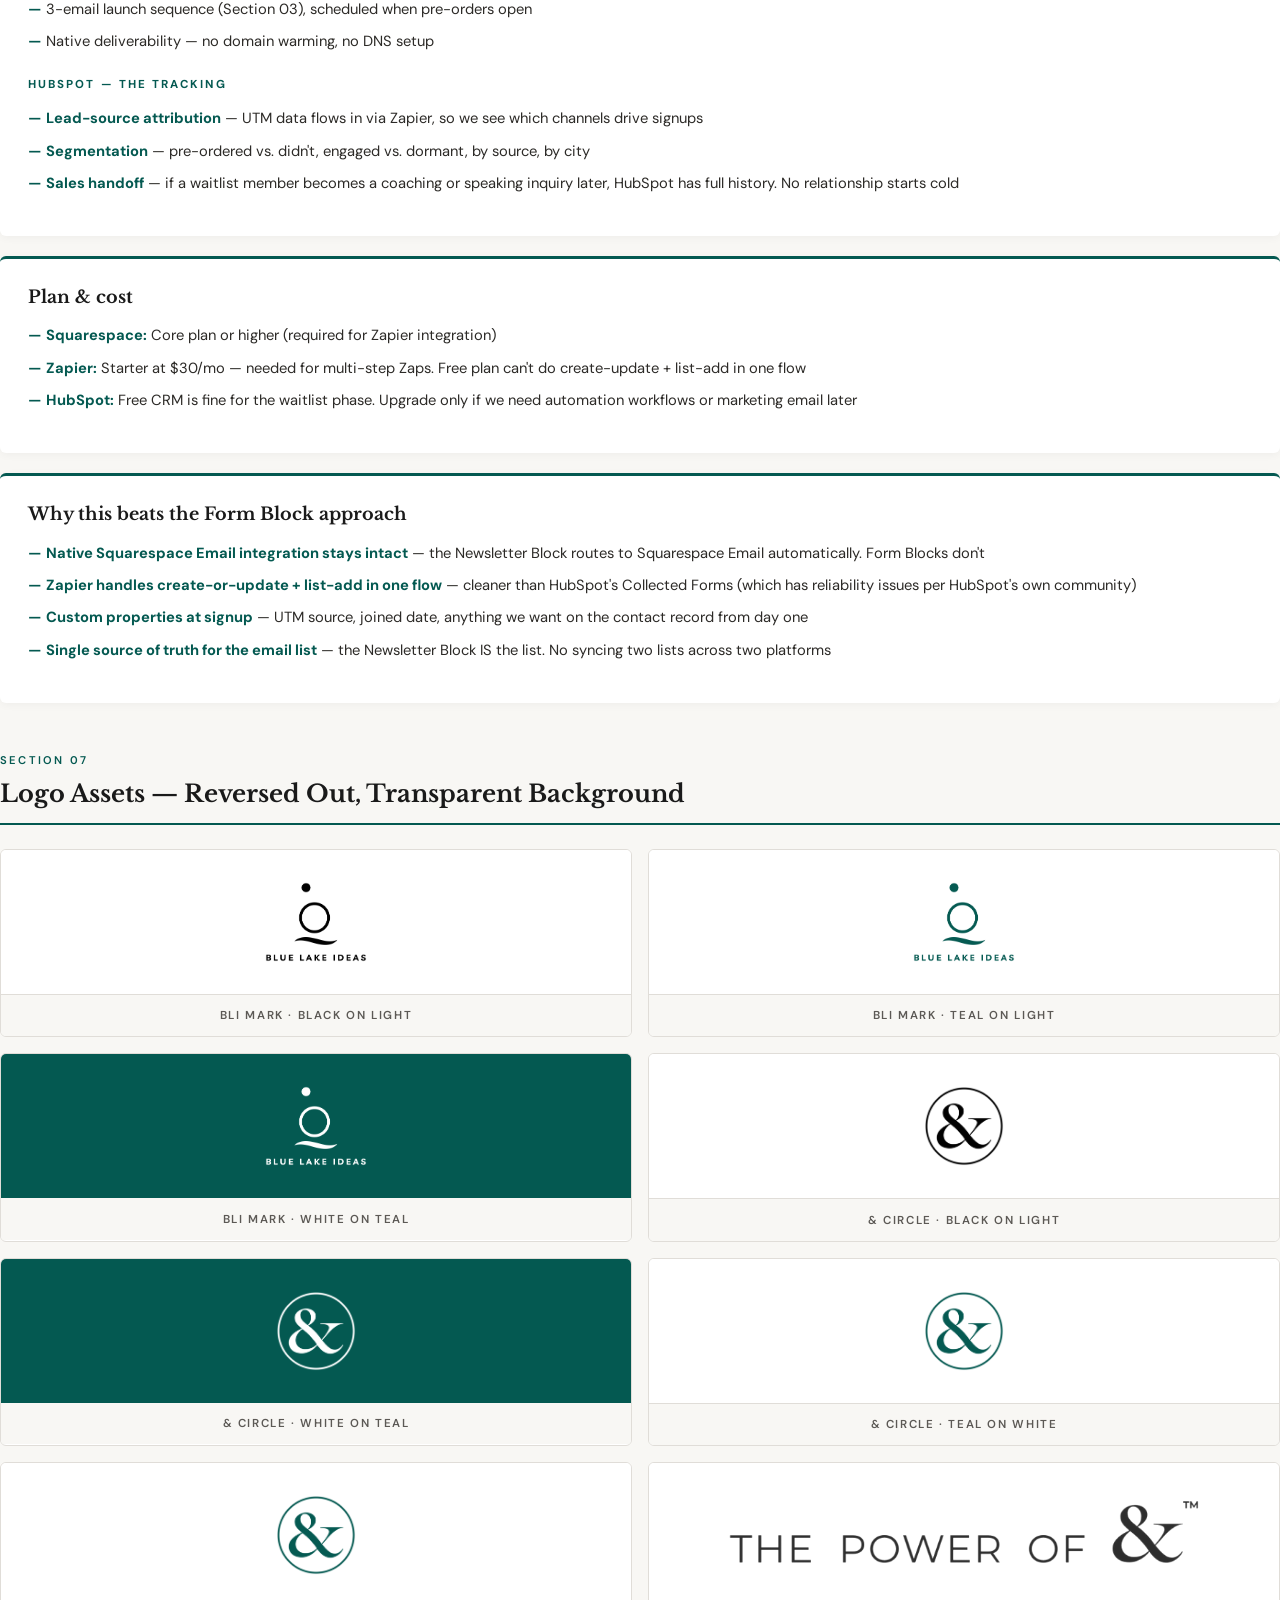
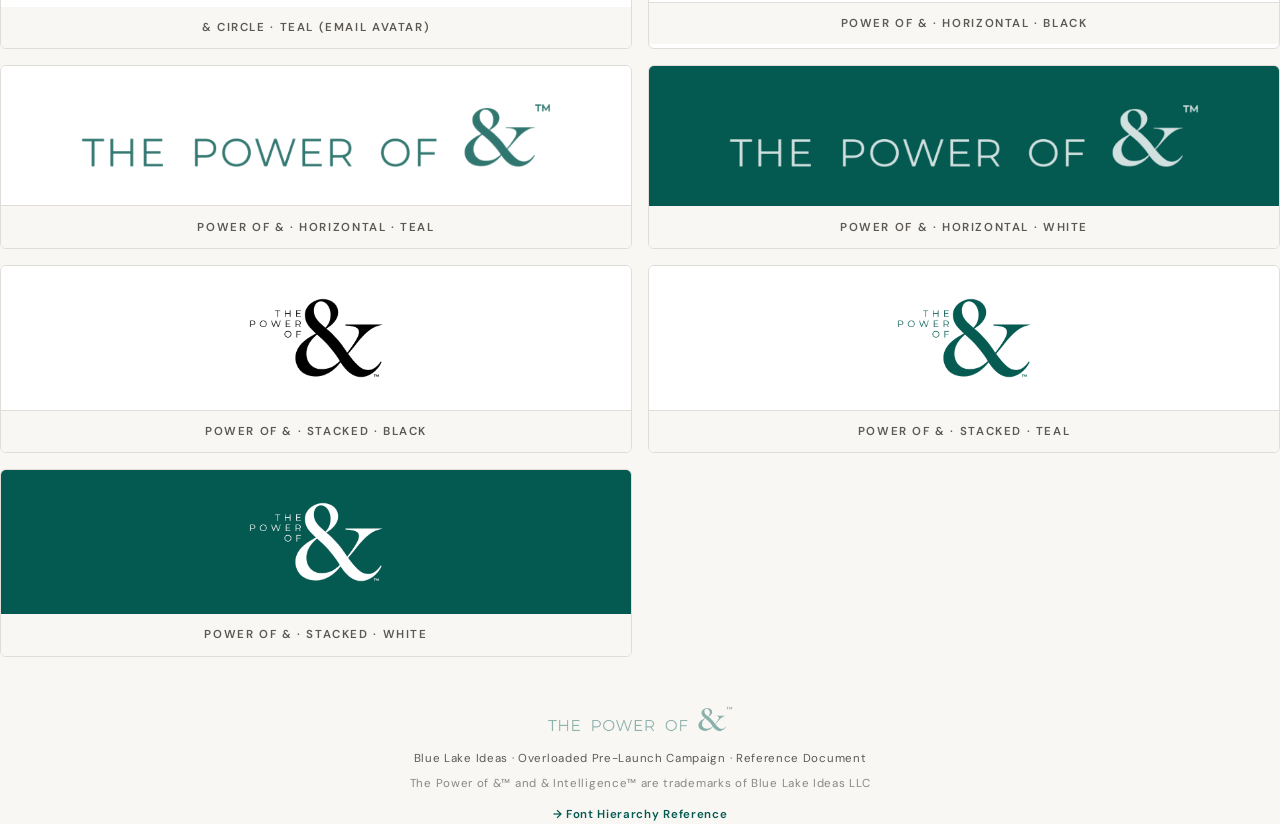
==== commit 750c62b1: "Smart Brevity pass on all emails: tighter leads, one CTA per email, no meta-framing, no re-pitch" ====
--- a/docs/index.html
+++ b/docs/index.html
@@ -853,22 +853,22 @@
       <div class="mail-body">
         <p>Hi {First Name},</p>
 
-        <p>Thanks for joining the waitlist for <strong>Overloaded: Recapturing Leadership Capacity with the Power of &amp;&trade;</strong>.</p>
-
-        <p><strong>The thesis:</strong> Capacity is the defining leadership constraint of our time. The world is accelerating. Cognitive, emotional, and operational load stacks faster than leaders can clear it.</p>
-
-        <p><strong>The trap:</strong> Sustained load narrows our thinking into binary choices — speed or quality, performance or people, results or resilience. Those false trade-offs feel safe. They aren't.</p>
-
-        <p><strong>The fix:</strong> The Power of &amp;&trade;. A three-step practice — Pause &amp; Reflect, Find the &amp;, Test &amp; Learn — that lets you manage multiple true priorities at once instead of collapsing them into false choices.</p>
-
-        <p><strong>What's next from us:</strong></p>
+        <p>You're on the list for <strong>Overloaded: Recapturing Leadership Capacity with the Power of &amp;&trade;</strong>.</p>
+
+        <p><strong>Why it matters:</strong> Capacity is the defining leadership constraint of our time.</p>
+
+        <p><strong>The trap:</strong> Load stacks. Thinking narrows. Speed <em>or</em> quality. Results <em>or</em> resilience. False choices feel safe. They cost everything.</p>
+
+        <p><strong>The fix:</strong> Three moves. Pause &amp; Reflect. Find the &amp;. Test &amp; Learn.</p>
+
+        <p><strong>The shift:</strong> <em>I can do anything. Not everything.</em></p>
+
+        <p><strong>Next from us:</strong></p>
         <ul>
-          <li>The Introduction the moment it's ready</li>
-          <li>First access when pre-orders open</li>
-          <li>Occasional notes from Matt on building capacity</li>
+          <li>The Introduction when it's ready</li>
+          <li>First access to pre-orders</li>
+          <li>Notes from Matt on building capacity</li>
         </ul>
-
-        <p><strong>The bottom line:</strong> I can do anything. Not everything. That single shift is what <em>Overloaded</em> helps leaders make.</p>
 
         <div class="mail-sig">
           <div class="name">— The Blue Lake Ideas team</div>
@@ -876,7 +876,7 @@
         </div>
 
         <div class="mail-ps">
-          P.S. Matt's video work lives at <strong>BlueLakeIdeas</strong> on YouTube.
+          P.S. Matt's videos: <strong>BlueLakeIdeas</strong> on YouTube.
         </div>
       </div>
     </div>
@@ -912,9 +912,15 @@
         </div>
         <div class="mail-body">
           <p>Hi {First Name},</p>
-          <p>You've been on the list. Today, <strong>Overloaded: Recapturing Leadership Capacity with the Power of &amp;&trade;</strong> is officially available to pre-order.</p>
-          <a href="#" class="form-btn-inline">Pre-order now</a>
+
+          <p><strong>Pre-orders for <em>Overloaded</em> are live.</strong></p>
+
+          <p>You're first in line.</p>
+
+          <a href="#" class="form-btn-inline">Pre-order Overloaded</a>
+
           <p style="margin-top:1rem;">Ships Summer 2026. Thank you for being early.</p>
+
           <div class="mail-sig">
             <div class="name">— The Blue Lake Ideas team</div>
             <img src="[data-uri]" alt="The Power of &amp;">
@@ -936,21 +942,24 @@
               <div class="addr">hello@bluelakeideas.com</div>
             </div>
           </div>
-          <div class="mail-subject">Read the Introduction.</div>
+          <div class="mail-subject">The Introduction is here.</div>
         </div>
         <div class="mail-body">
           <p>Hi {First Name},</p>
-          <p>As promised — the Introduction to <strong>Overloaded</strong> is ready for you.</p>
-          <p><strong>Why we're sending this first:</strong> The Introduction lays out the argument in a few pages. If it resonates, the rest of the book is the practice that delivers on it.</p>
-          <p><strong>What you'll read:</strong></p>
+
+          <p><strong>The Introduction to <em>Overloaded</em> is ready.</strong></p>
+
+          <a href="#" class="form-btn-inline">Read the Introduction</a>
+
+          <p style="margin-top:1rem;"><strong>In about 10 pages, you'll see:</strong></p>
           <ul>
-            <li>Why winning has gotten harder in the always-on, AI era</li>
-            <li>The Four Taxes of overload: False Choices, Silos, Short-Termism, Stalled Innovation</li>
-            <li>What the Power of &amp; actually is — and why it works</li>
+            <li>Why thinking isn't the constraint — capacity is</li>
+            <li>How accelerating change creates the Binary Trap</li>
+            <li>What the Power of &amp;&trade; does about it</li>
           </ul>
-          <a href="#" class="form-btn-inline">Read the Introduction</a>
-          <p style="margin-top:0.9rem;">If it lands, pre-orders are open below.</p>
-          <a href="#" class="form-btn-inline">Pre-order <em>Overloaded</em></a>
+
+          <p>If it resonates, the rest of the book is the practice.</p>
+
           <div class="mail-sig">
             <div class="name">— The Blue Lake Ideas team</div>
             <img src="[data-uri]" alt="The Power of &amp;">
@@ -972,26 +981,29 @@
               <div class="addr">matt@bluelakeideas.com</div>
             </div>
           </div>
-          <div class="mail-subject">Launching today.</div>
+          <div class="mail-subject">It's launch day.</div>
         </div>
         <div class="mail-body">
           <p>Hi {First Name},</p>
-          <p><strong>Overloaded</strong> ships today.</p>
-          <p>This book isn't a framework I researched. It's a practice I lived.</p>
-          <p>At the peak of my career, I was winning on paper while quietly losing my capacity to lead. Recapturing it became the focus of my work. <em>Overloaded</em> is the result.</p>
-          <p><strong>What's inside:</strong></p>
-          <ul>
-            <li>The mechanism that's quietly capping leadership performance</li>
-            <li>Why thinking isn't the constraint — capacity is</li>
-            <li>The three moves: Pause &amp; Reflect, Find the &amp;, Test &amp; Learn</li>
-          </ul>
-          <a href="#" class="form-btn-inline">Order <em>Overloaded</em> today</a>
-          <p style="margin-top:0.9rem;">To everyone on the waitlist — thank you. The book exists because you raised your hand first.</p>
+
+          <p><strong><em>Overloaded</em> ships today.</strong></p>
+
+          <p>This isn't a framework I researched. It's a practice I lived.</p>
+
+          <p>At the peak of my career, I was winning on paper while quietly losing my capacity to lead.</p>
+
+          <p>Recapturing it became my work. The book is the result.</p>
+
+          <a href="#" class="form-btn-inline">Order Overloaded</a>
+
+          <p style="margin-top:1rem;">To everyone on the waitlist — thank you. The book exists because you raised your hand first.</p>
+
           <div class="mail-sig">
             <div class="name">— Matt</div>
             <img src="[data-uri]" alt="The Power of &amp;">
           </div>
           <div class="mail-ps">P.S. Already pre-ordered? Your copy is on its way.</div>
+        </div>
         </div>
         </div>
       </div>
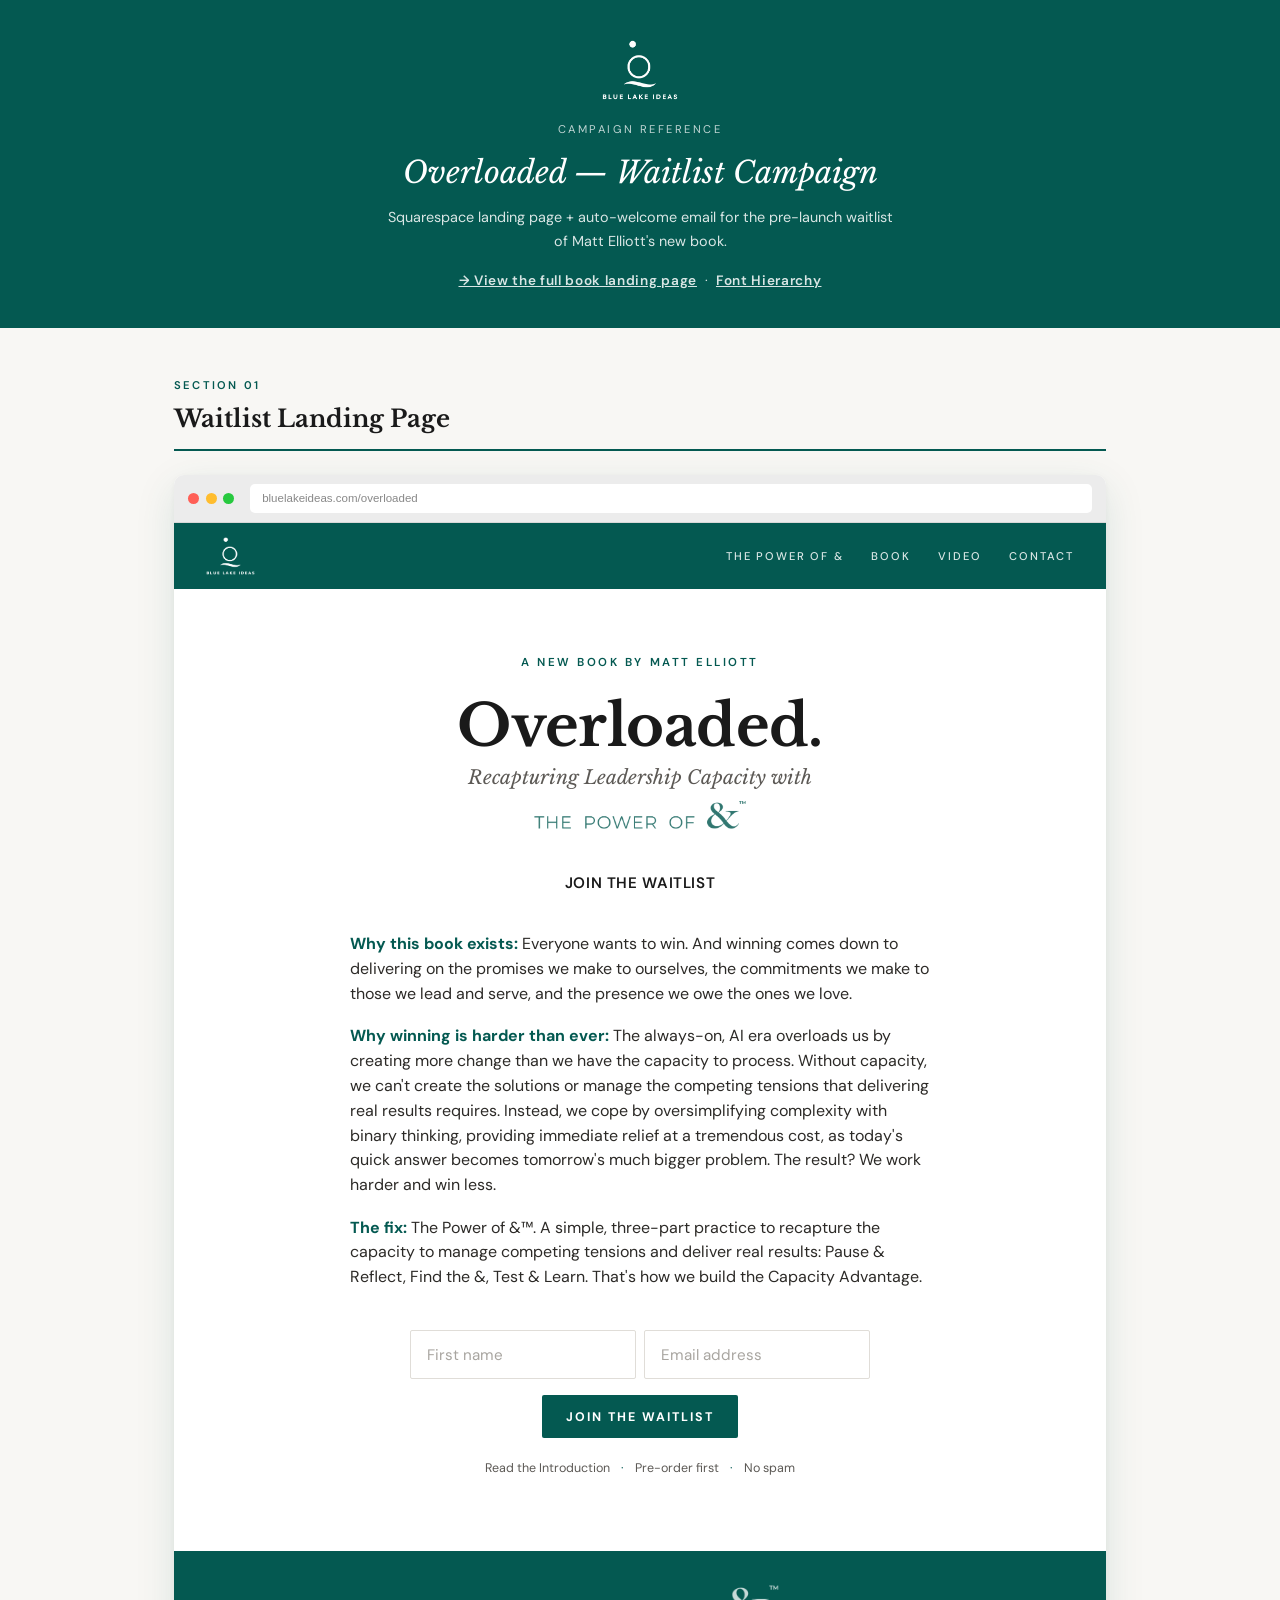
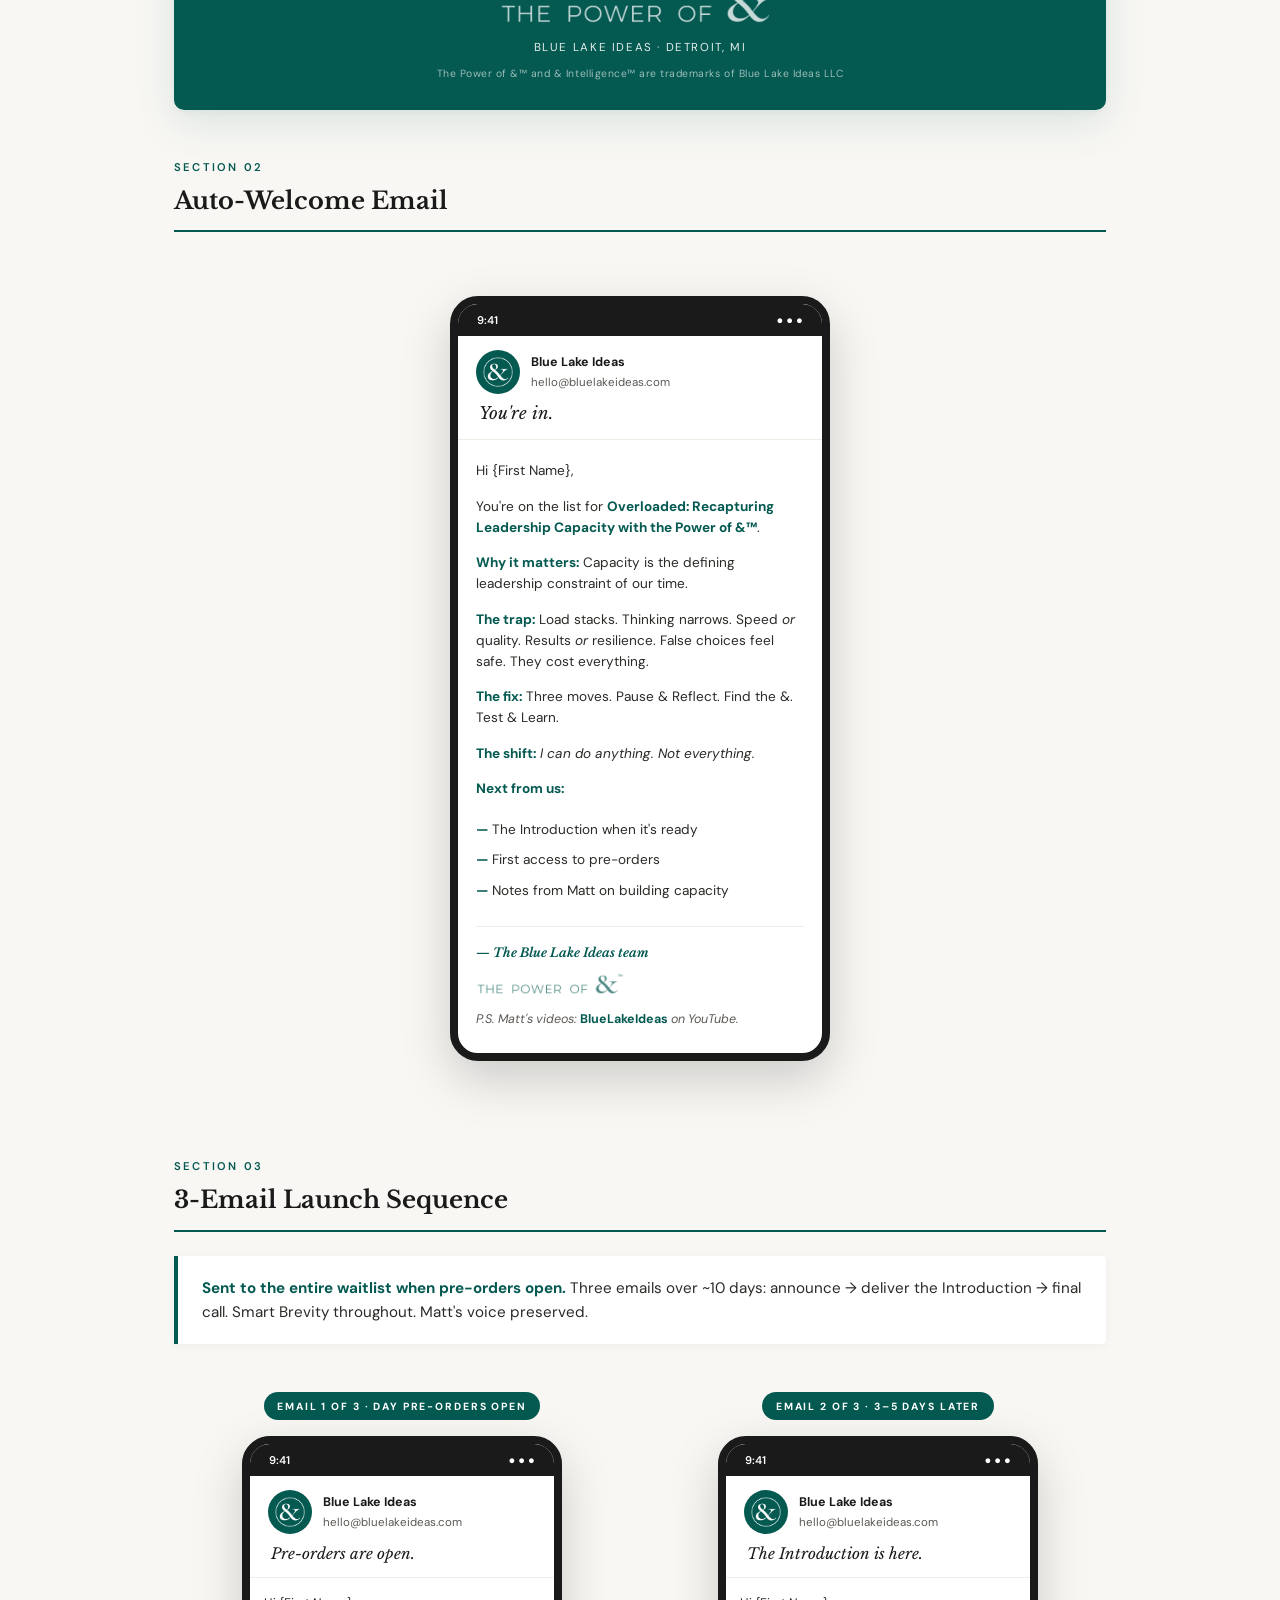
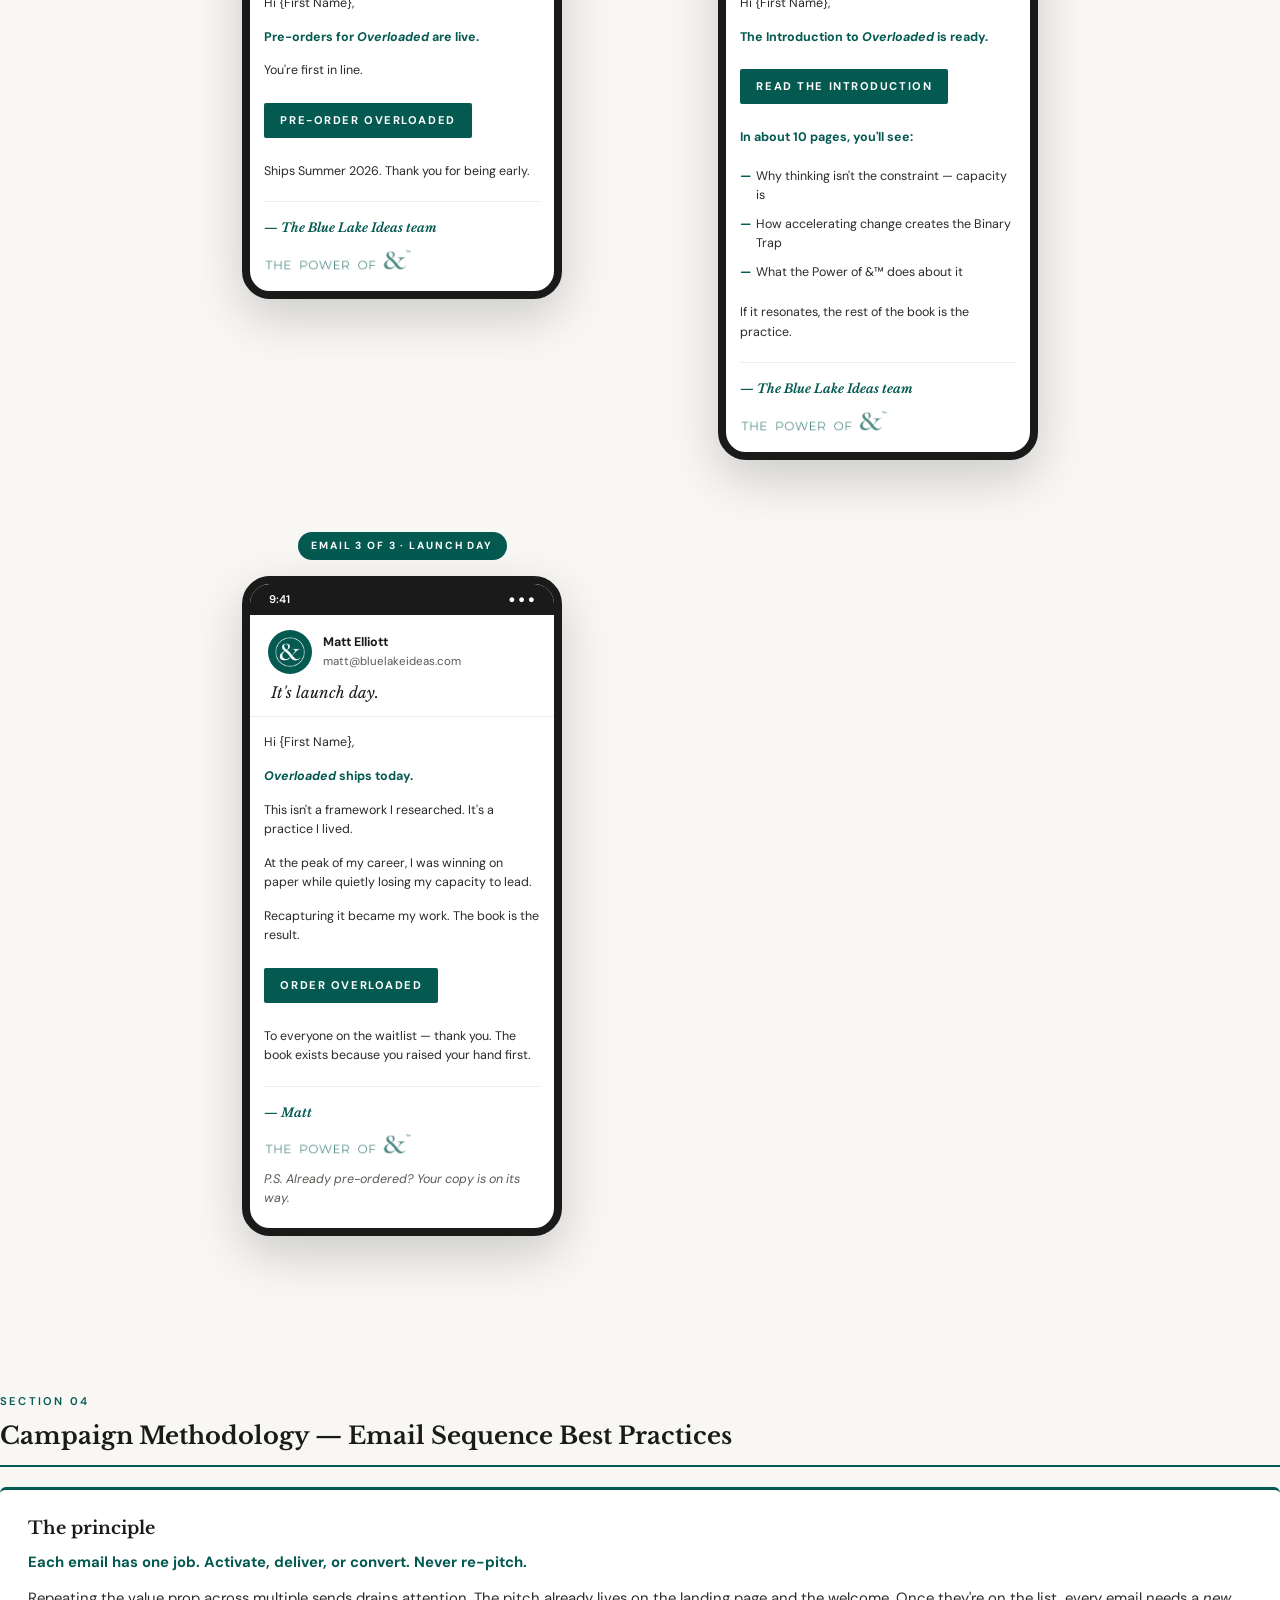
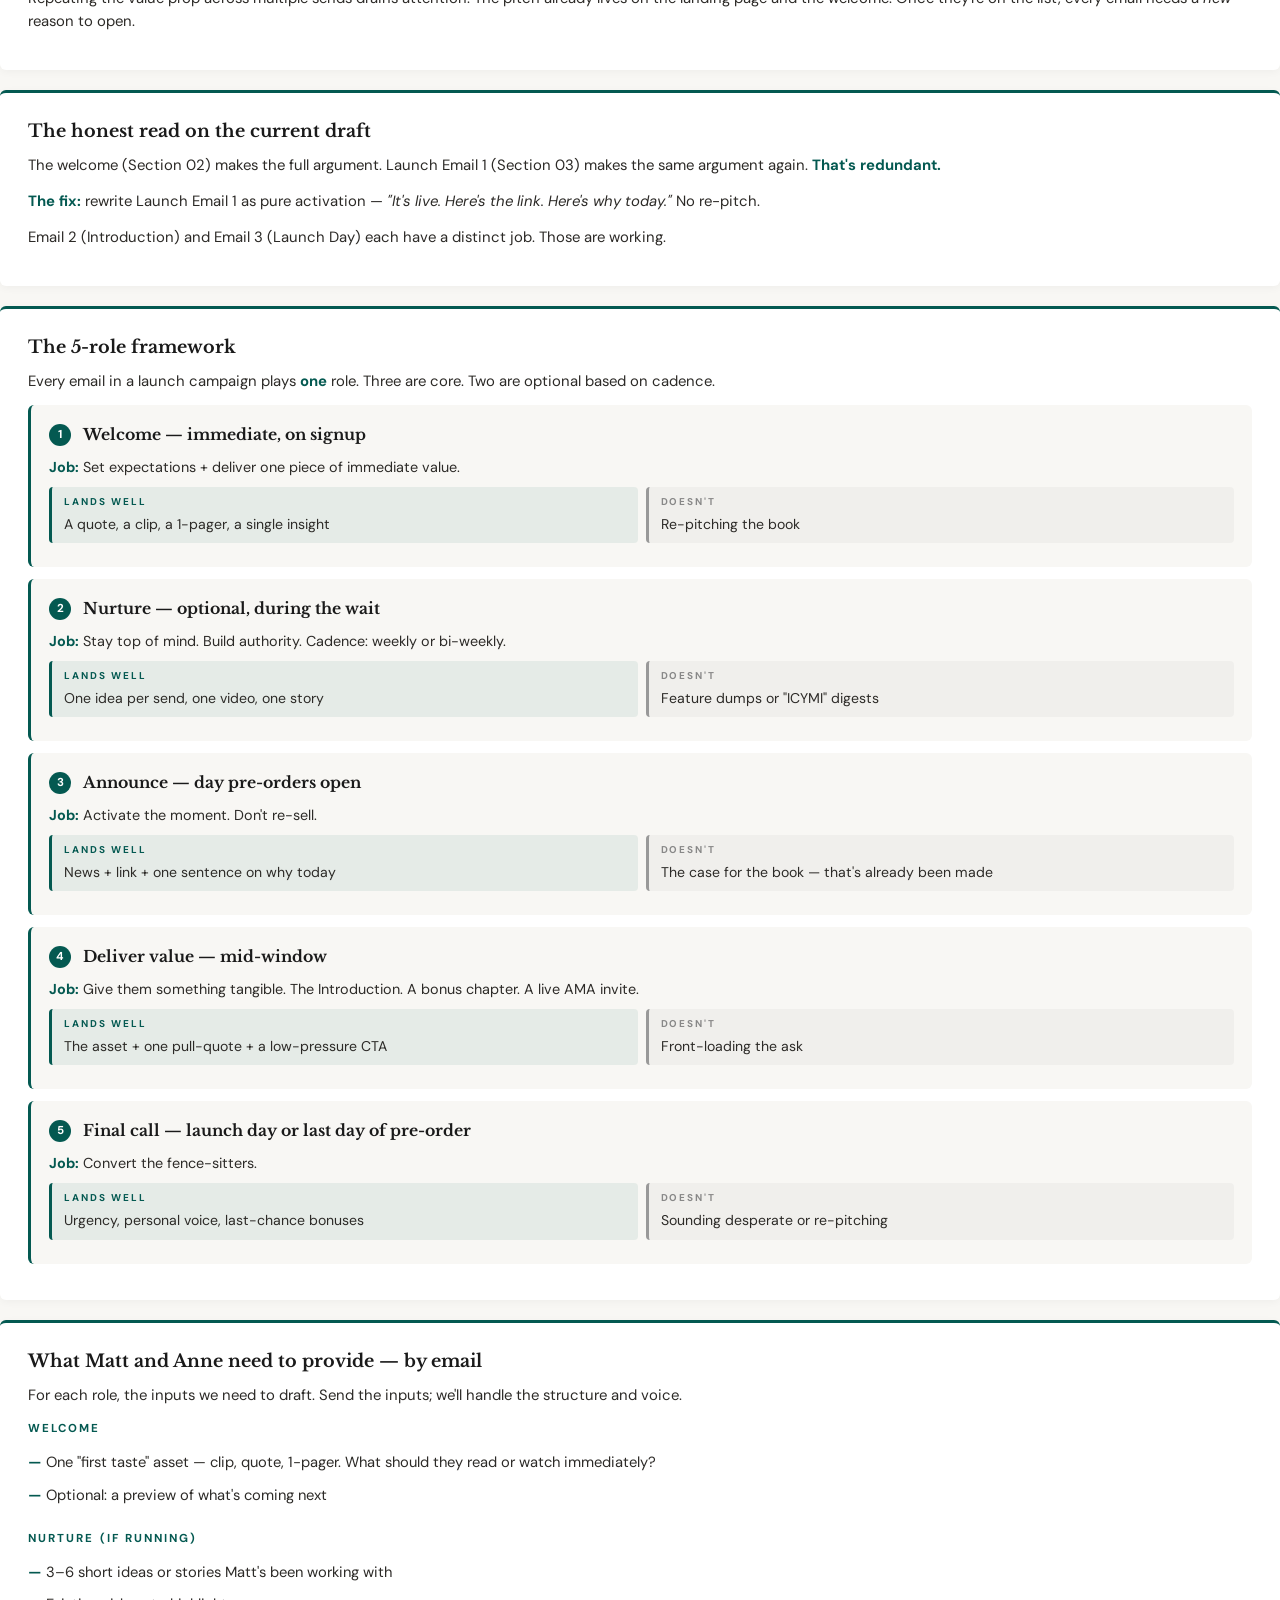
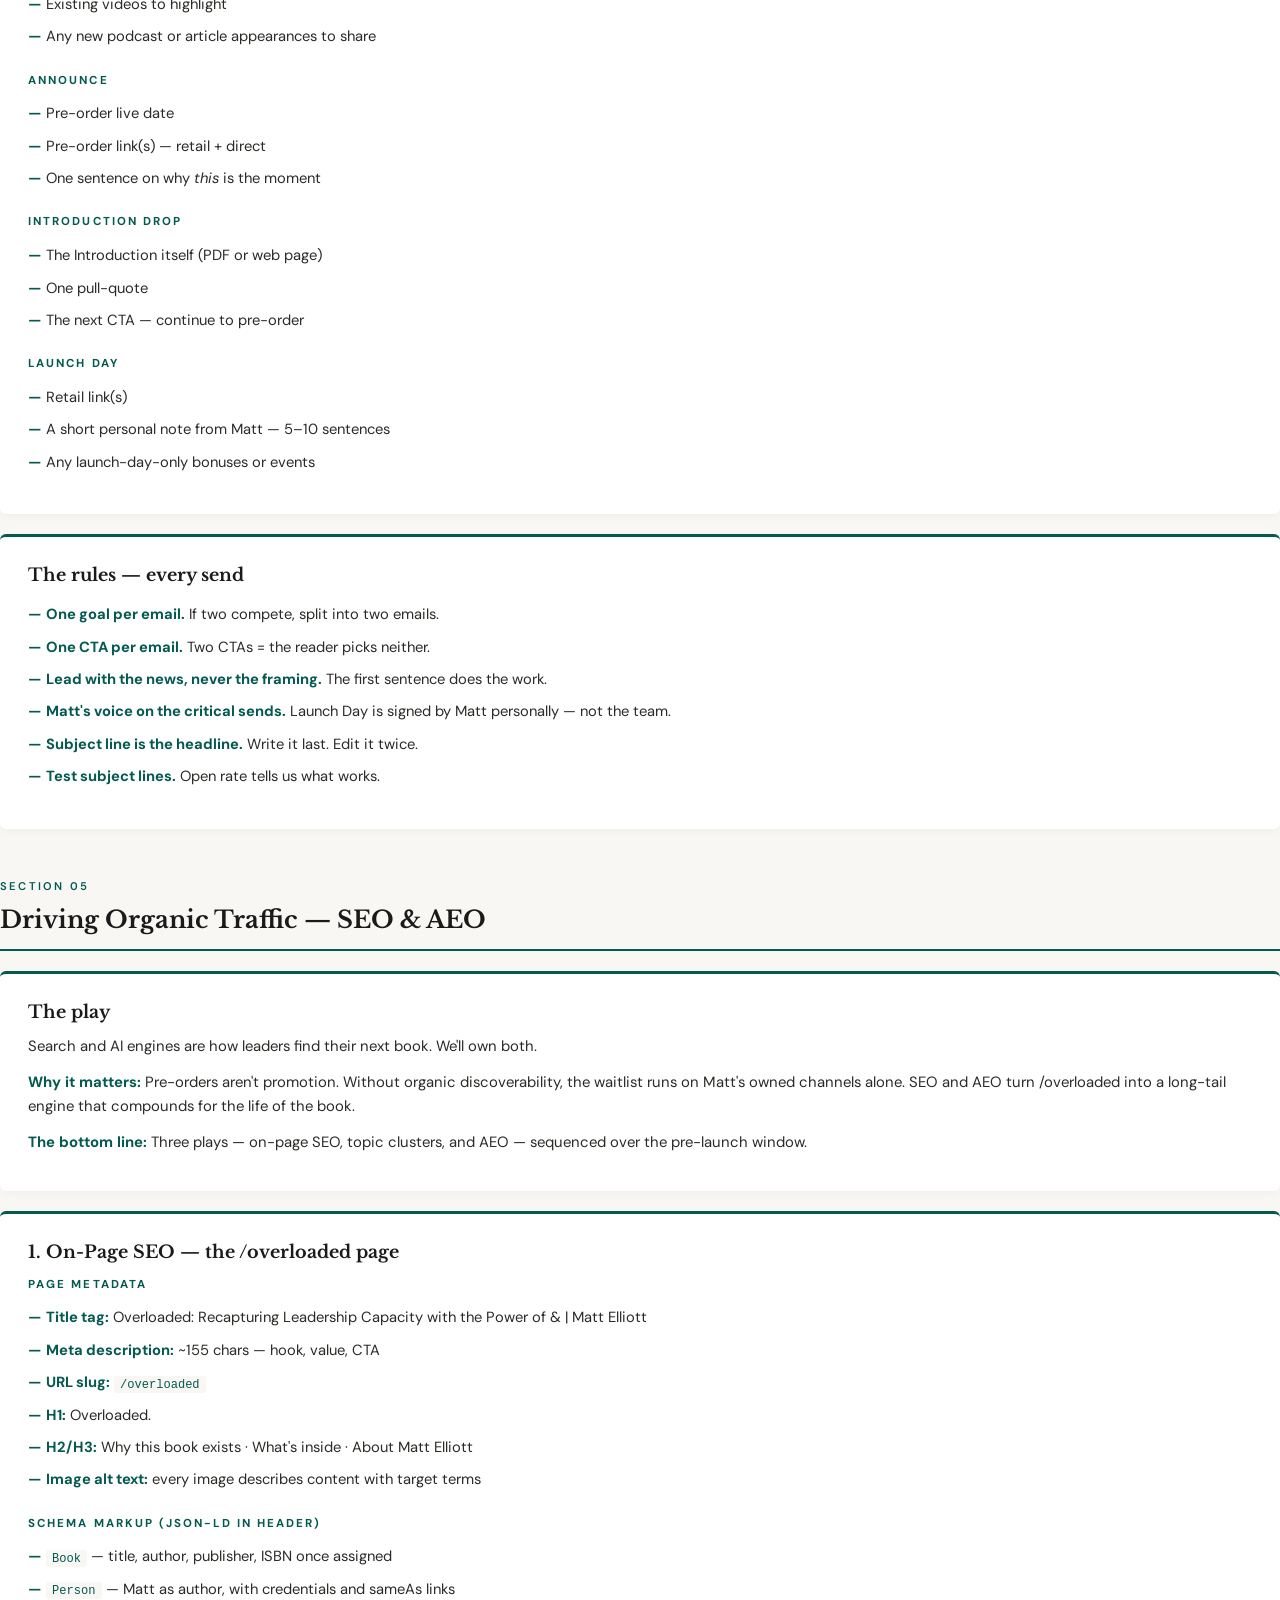
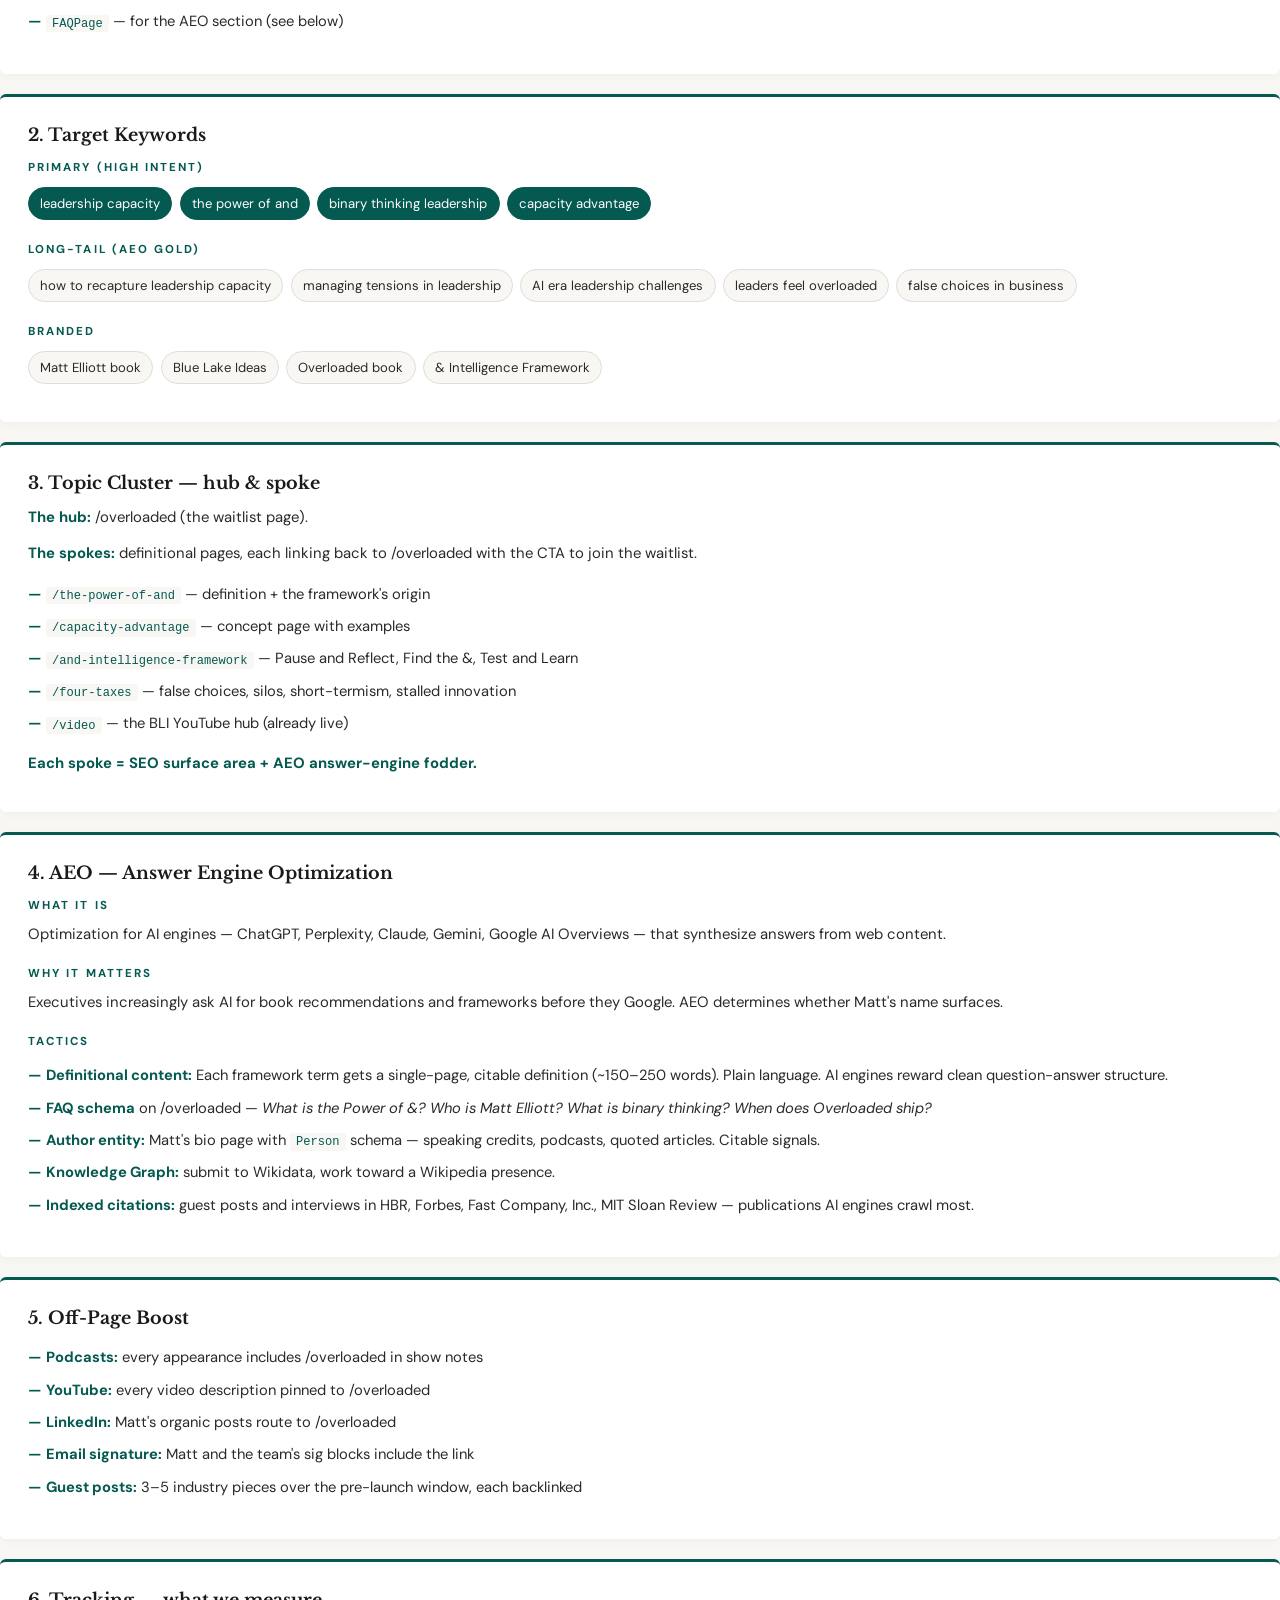
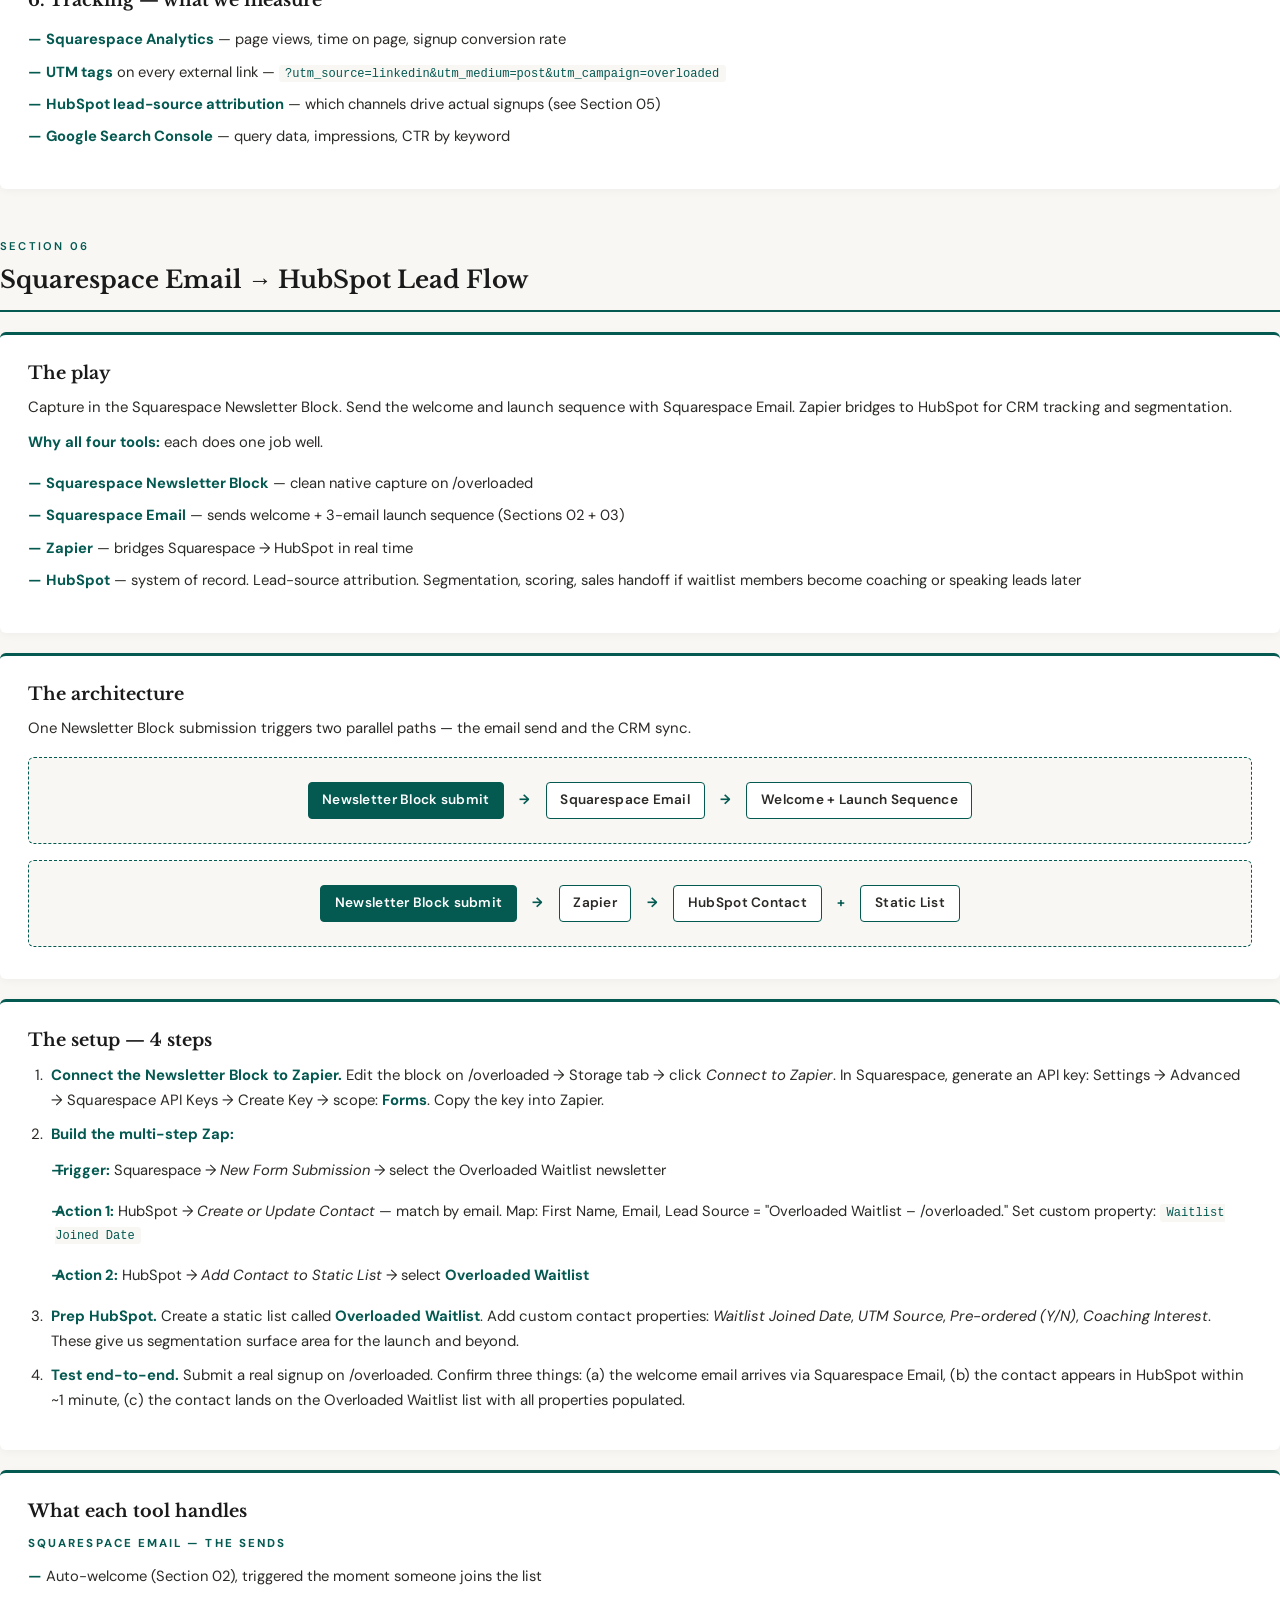
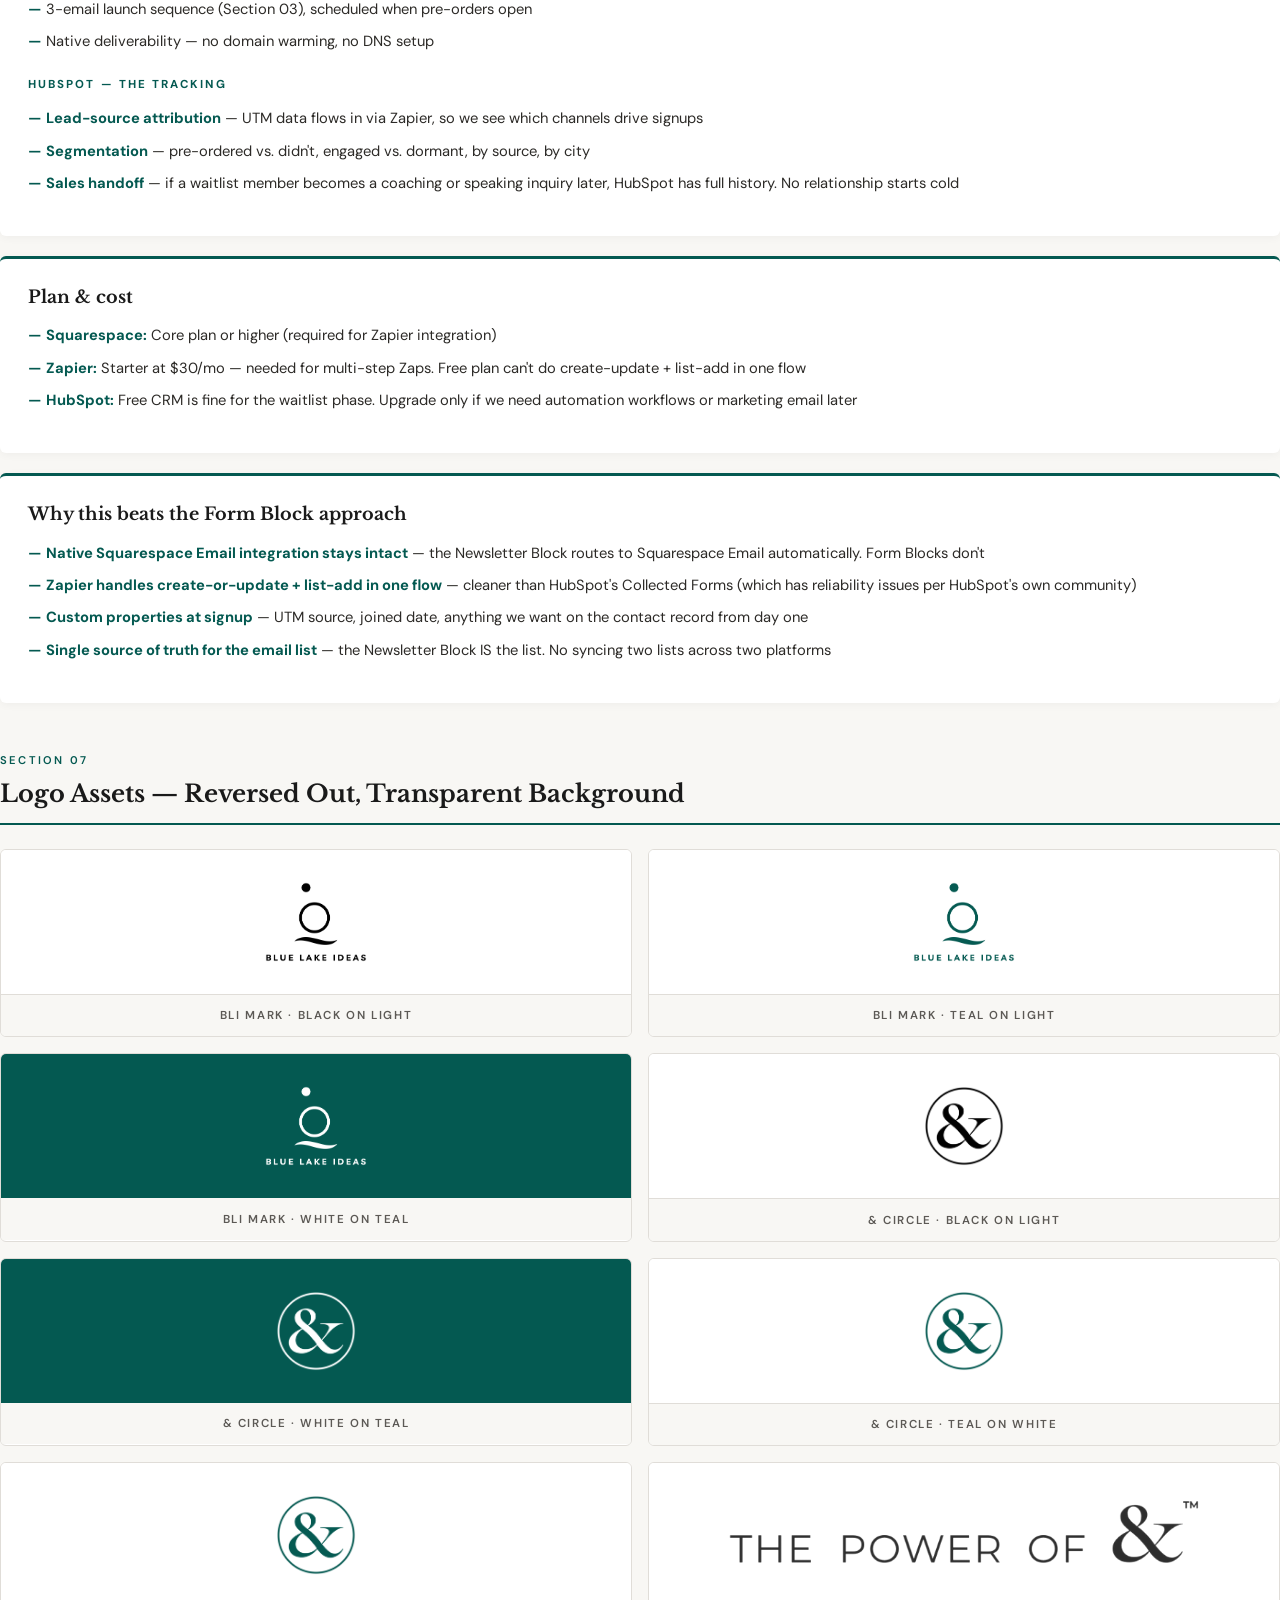
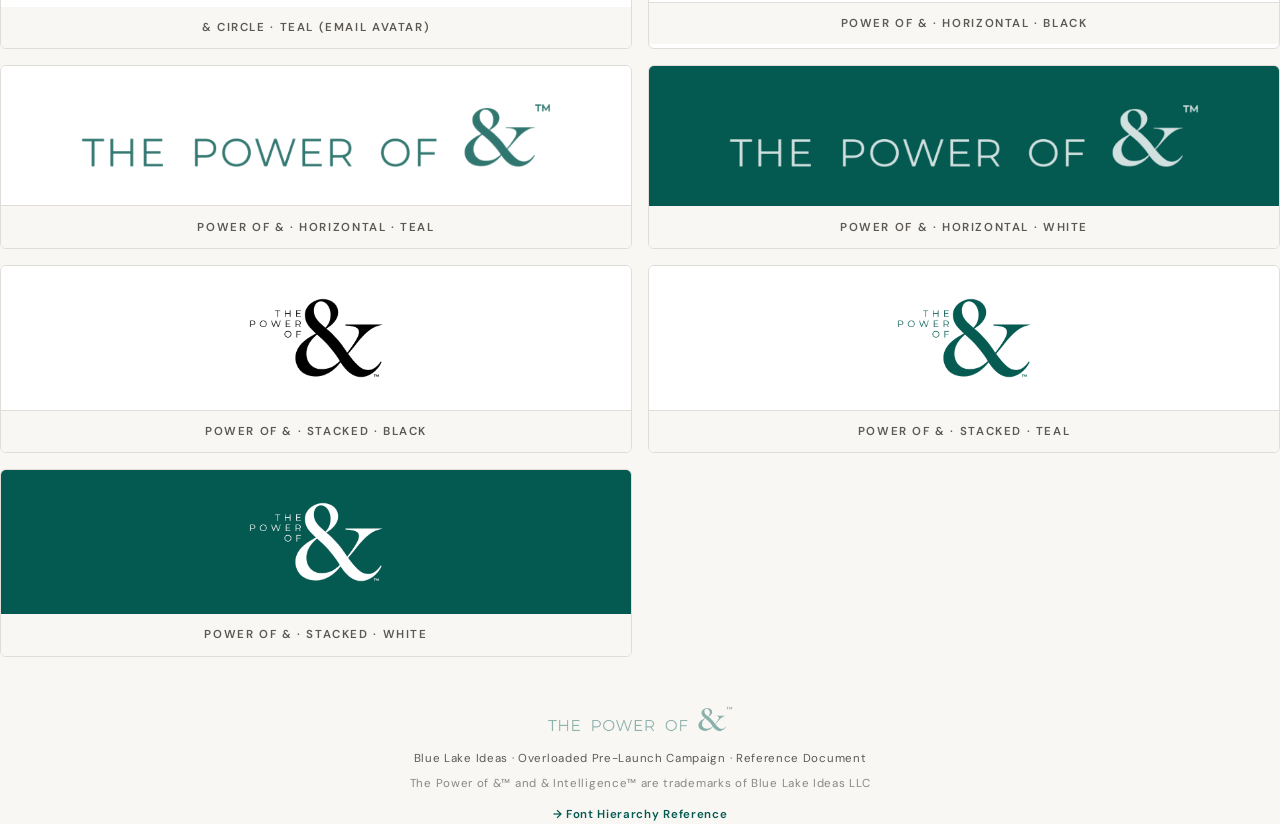
==== commit 30554a45: "Brand color cleanup: remove warm beige gradient, fix off-brand syntax highlighting in font-hierarchy" ====
--- a/docs/index.html
+++ b/docs/index.html
@@ -287,7 +287,7 @@
 
   /* ─── Email mockup (phone) ─── */
   .email-stage {
-    background: linear-gradient(180deg, #ebe7df 0%, #d9d4cb 100%);
+    background: var(--cream);
     padding: 2.5rem 1rem 3rem;
     border-radius: 10px;
     margin-top: 1.5rem;
@@ -422,7 +422,7 @@
     margin-top: 1.5rem;
   }
   .email-cell {
-    background: linear-gradient(180deg, #ebe7df 0%, #d9d4cb 100%);
+    background: var(--cream);
     padding: 1.5rem 1rem 1.75rem;
     border-radius: 10px;
     display: flex;
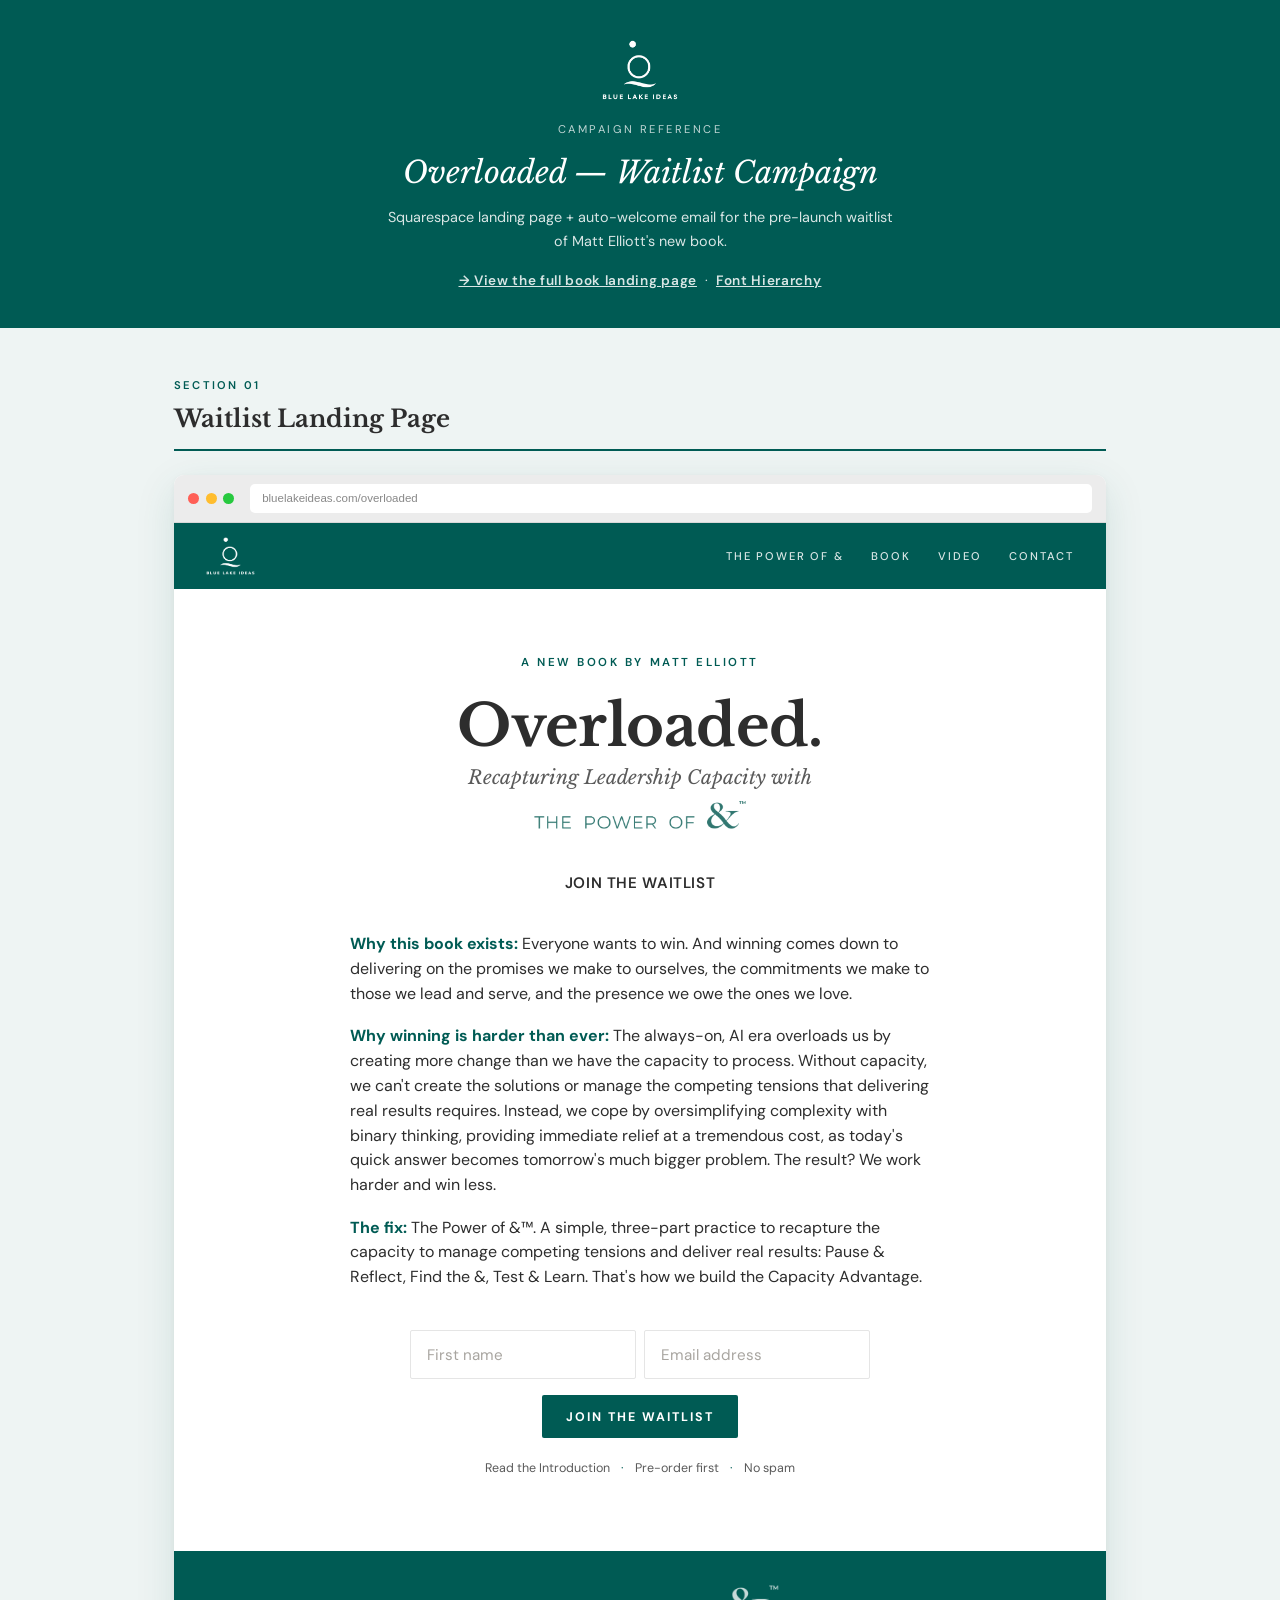
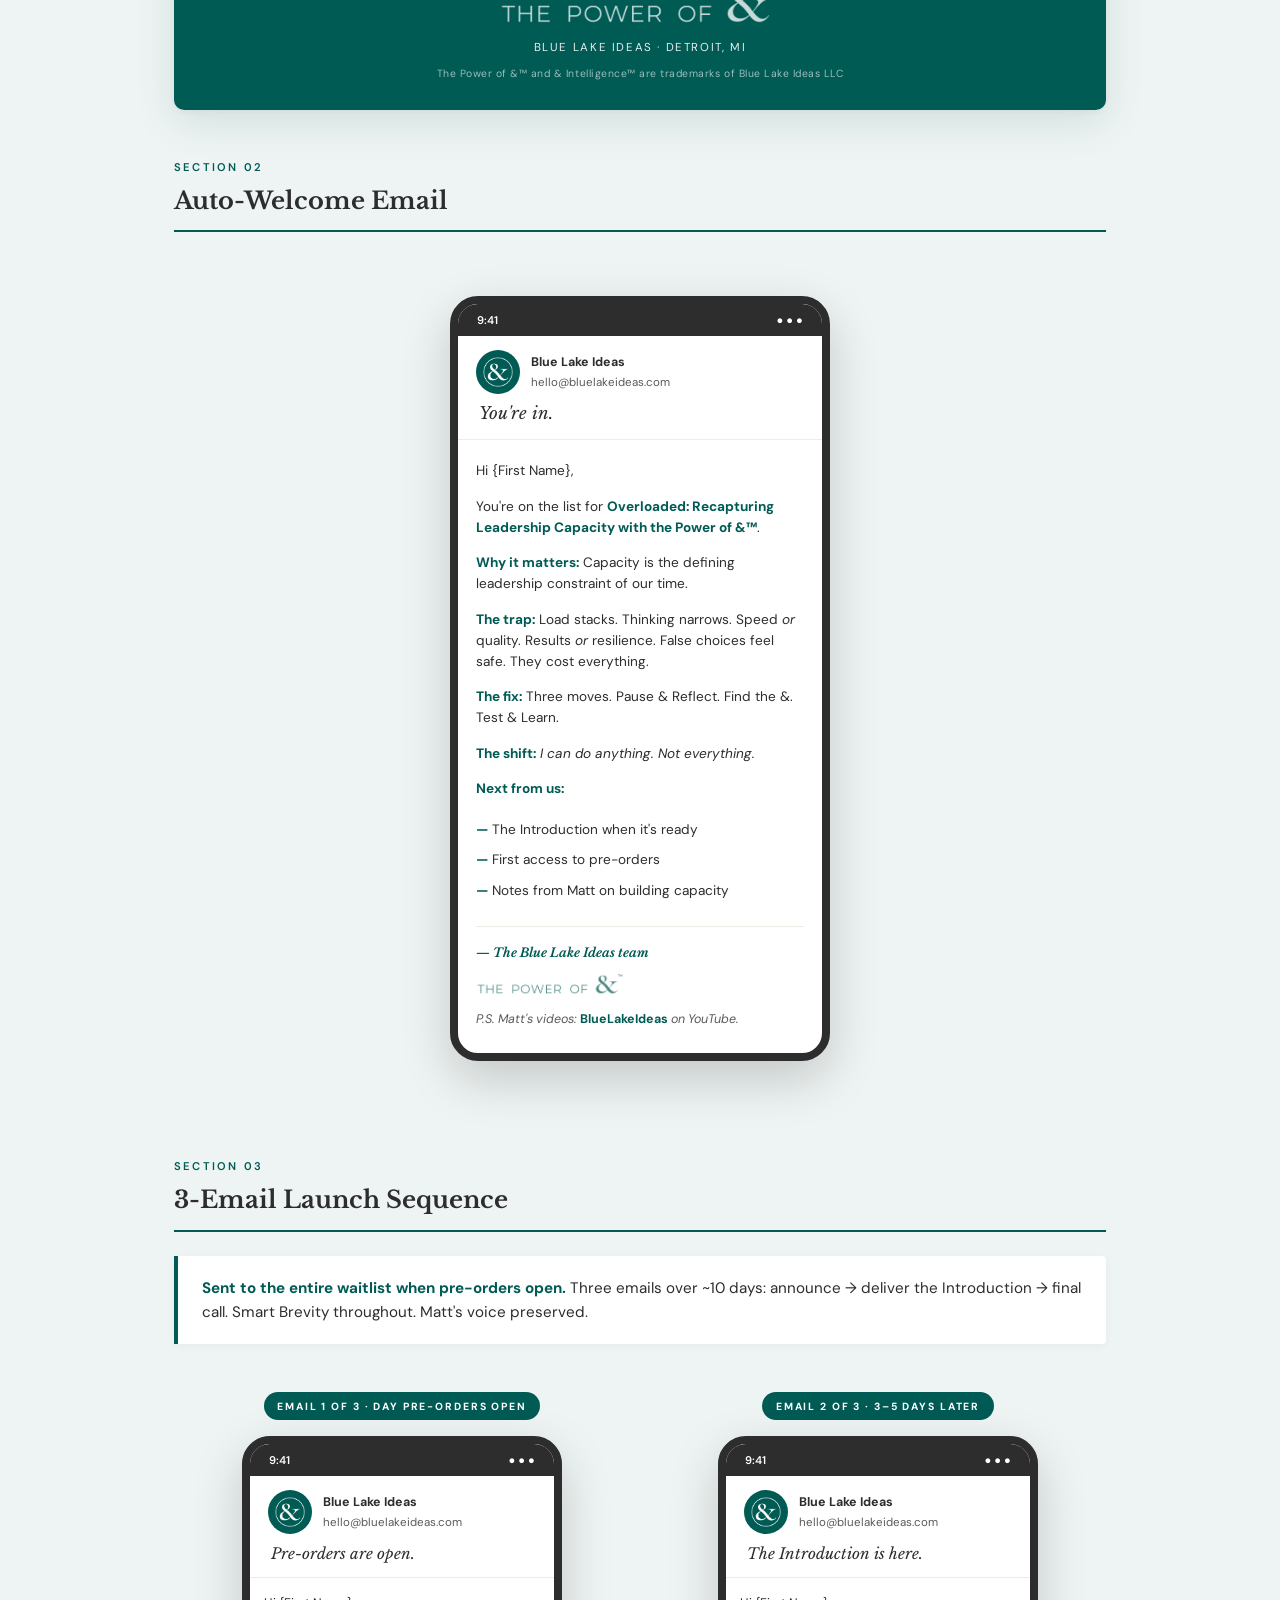
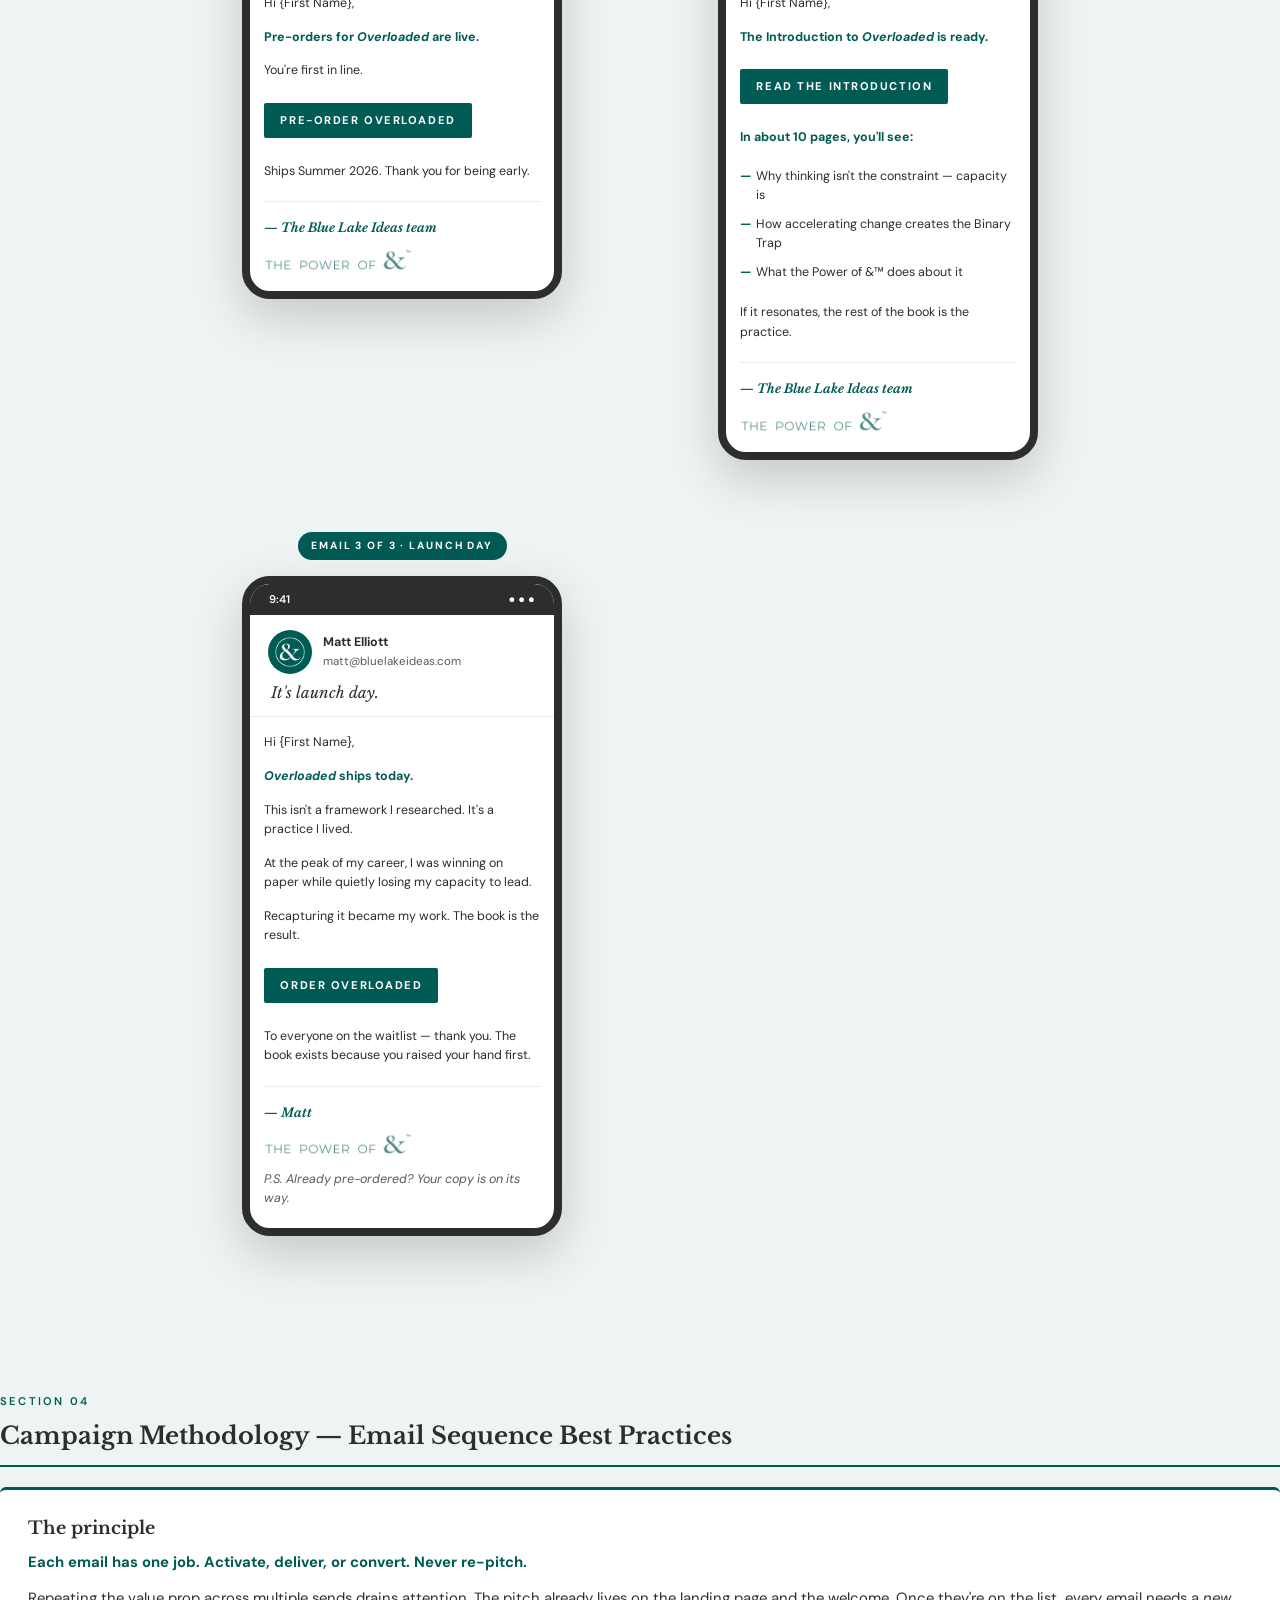
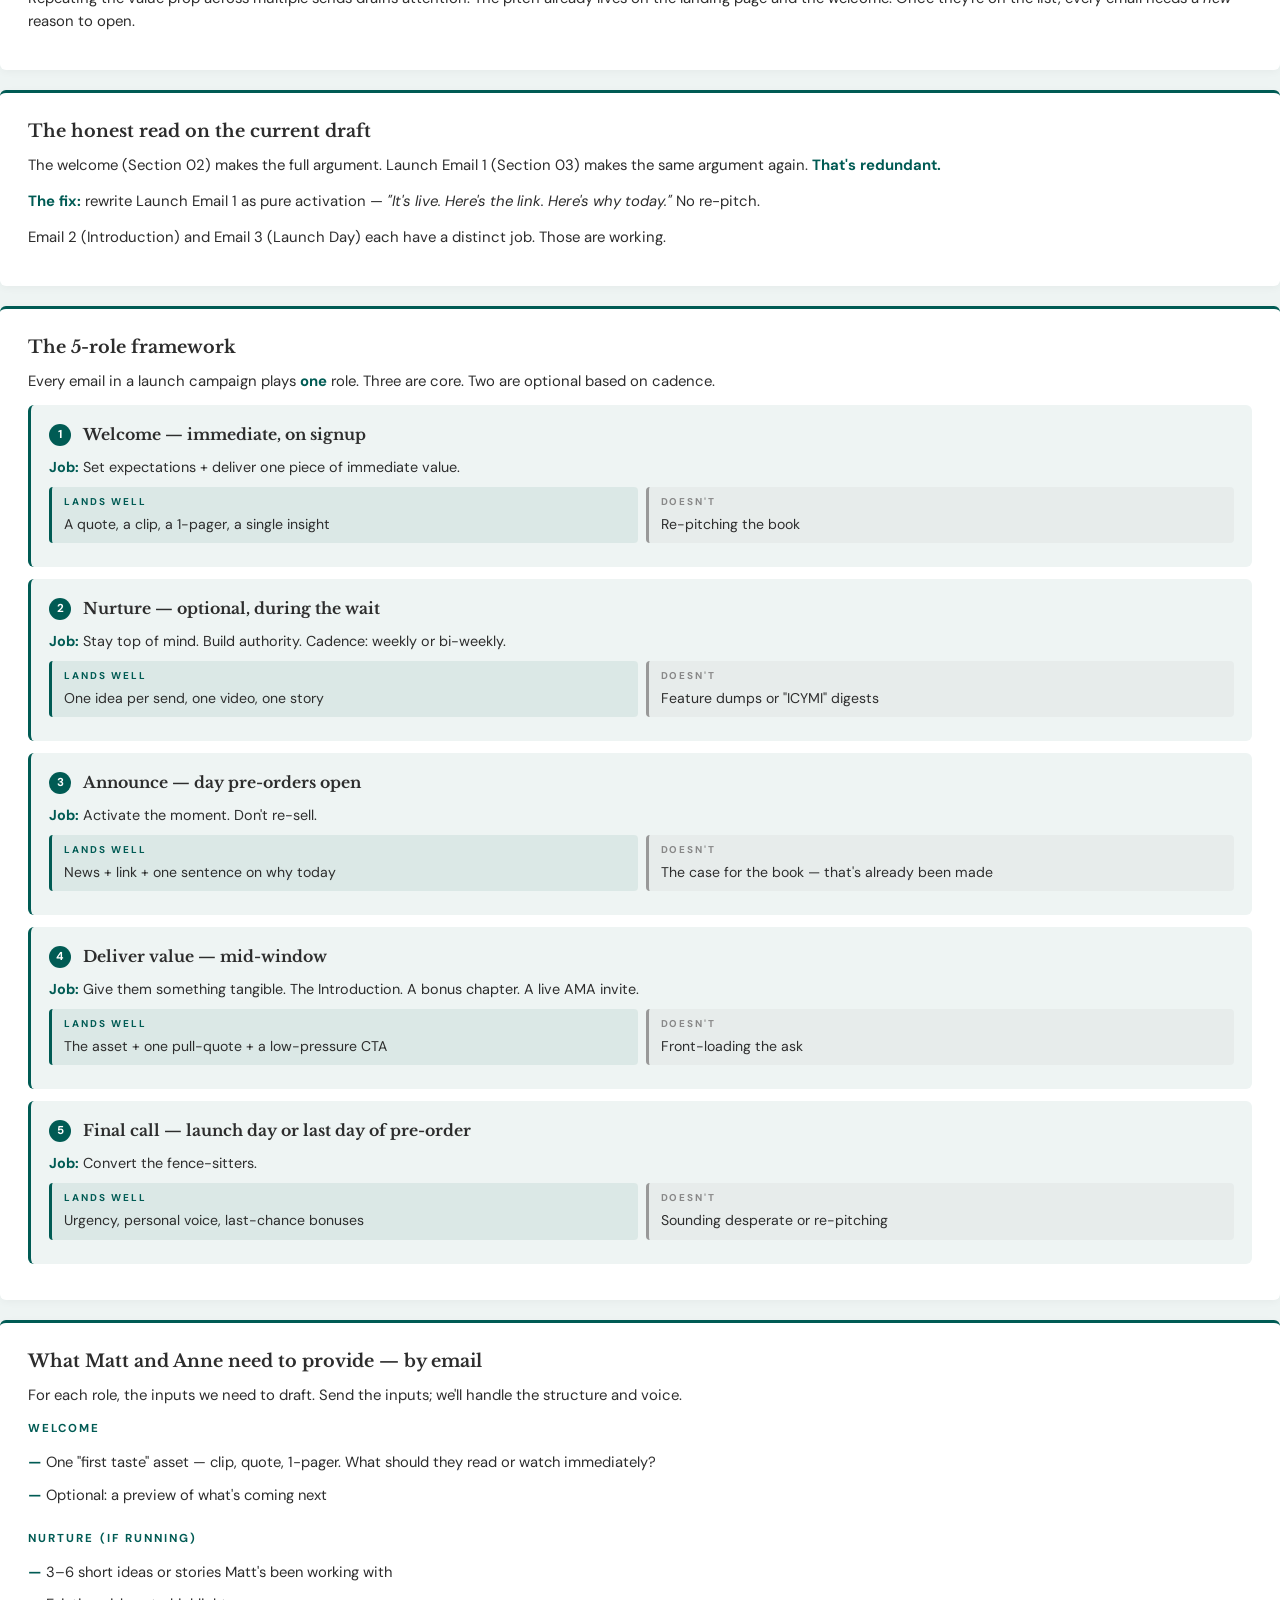
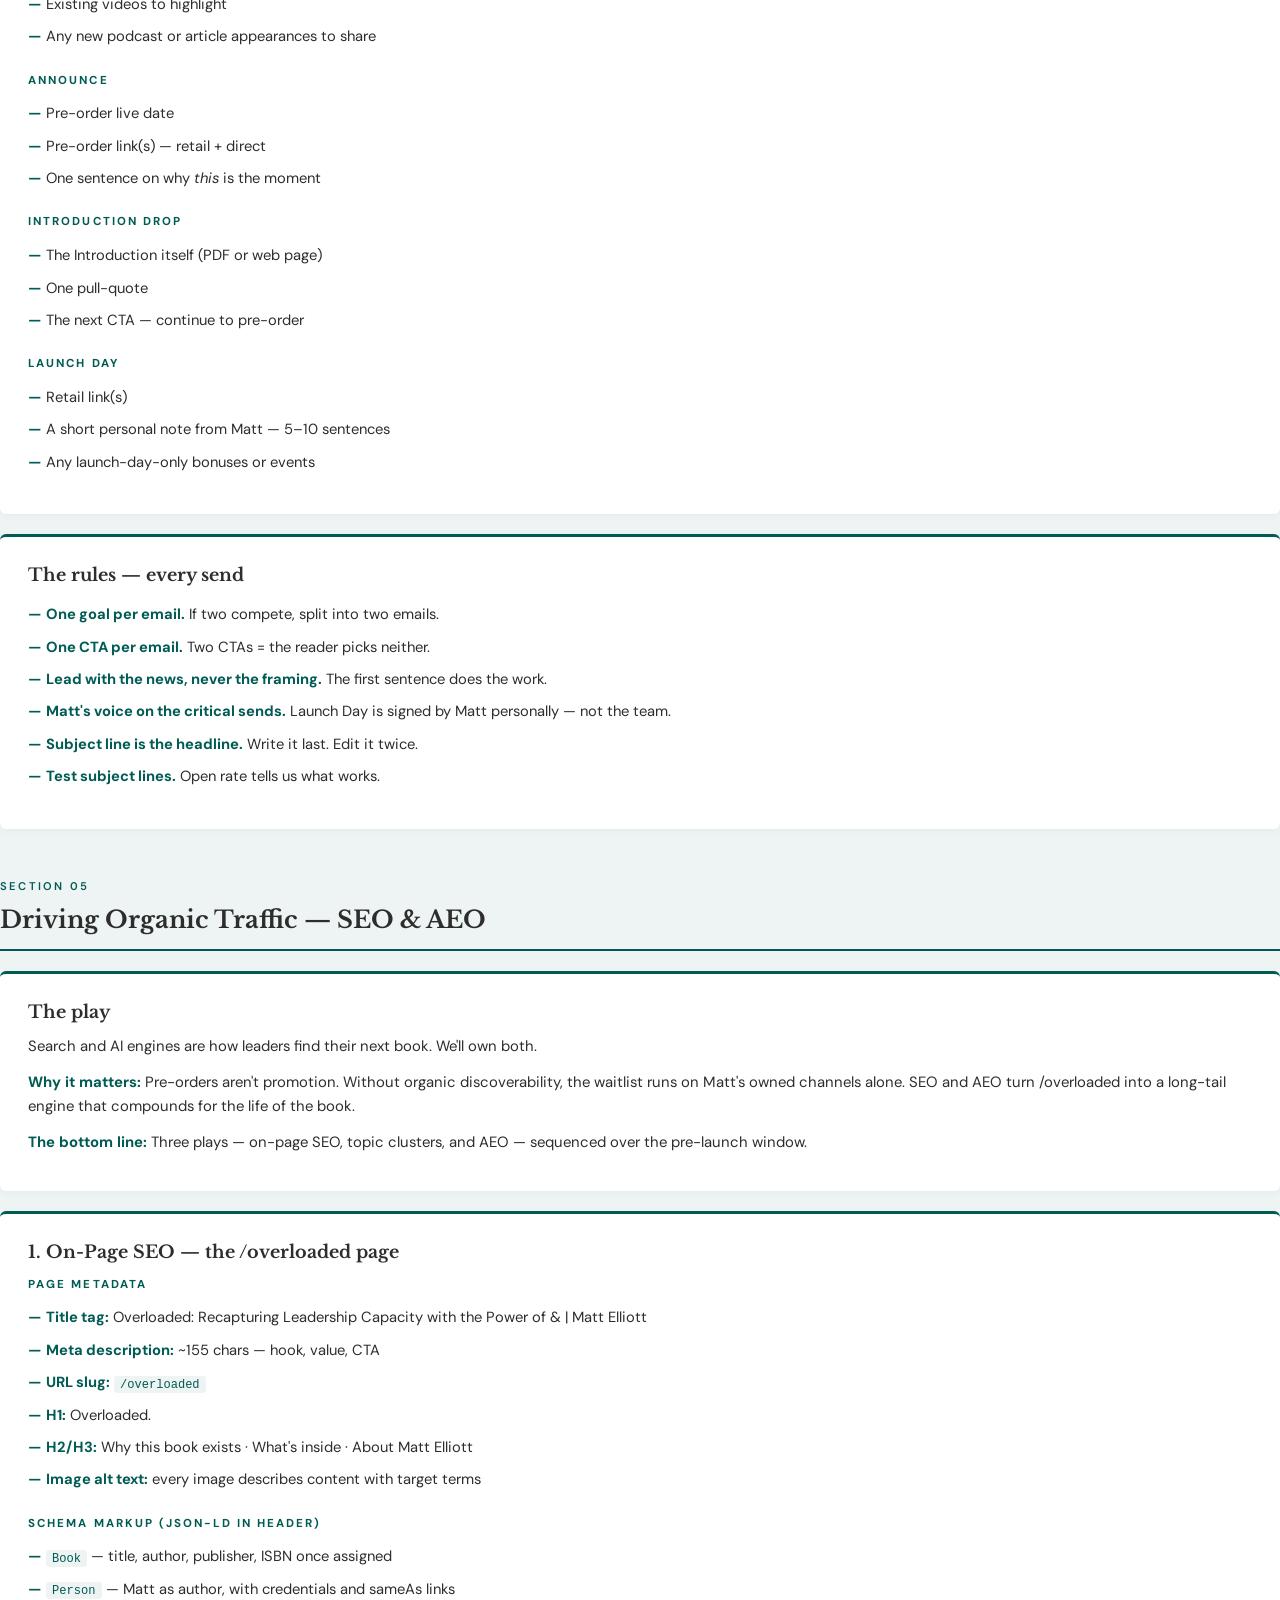
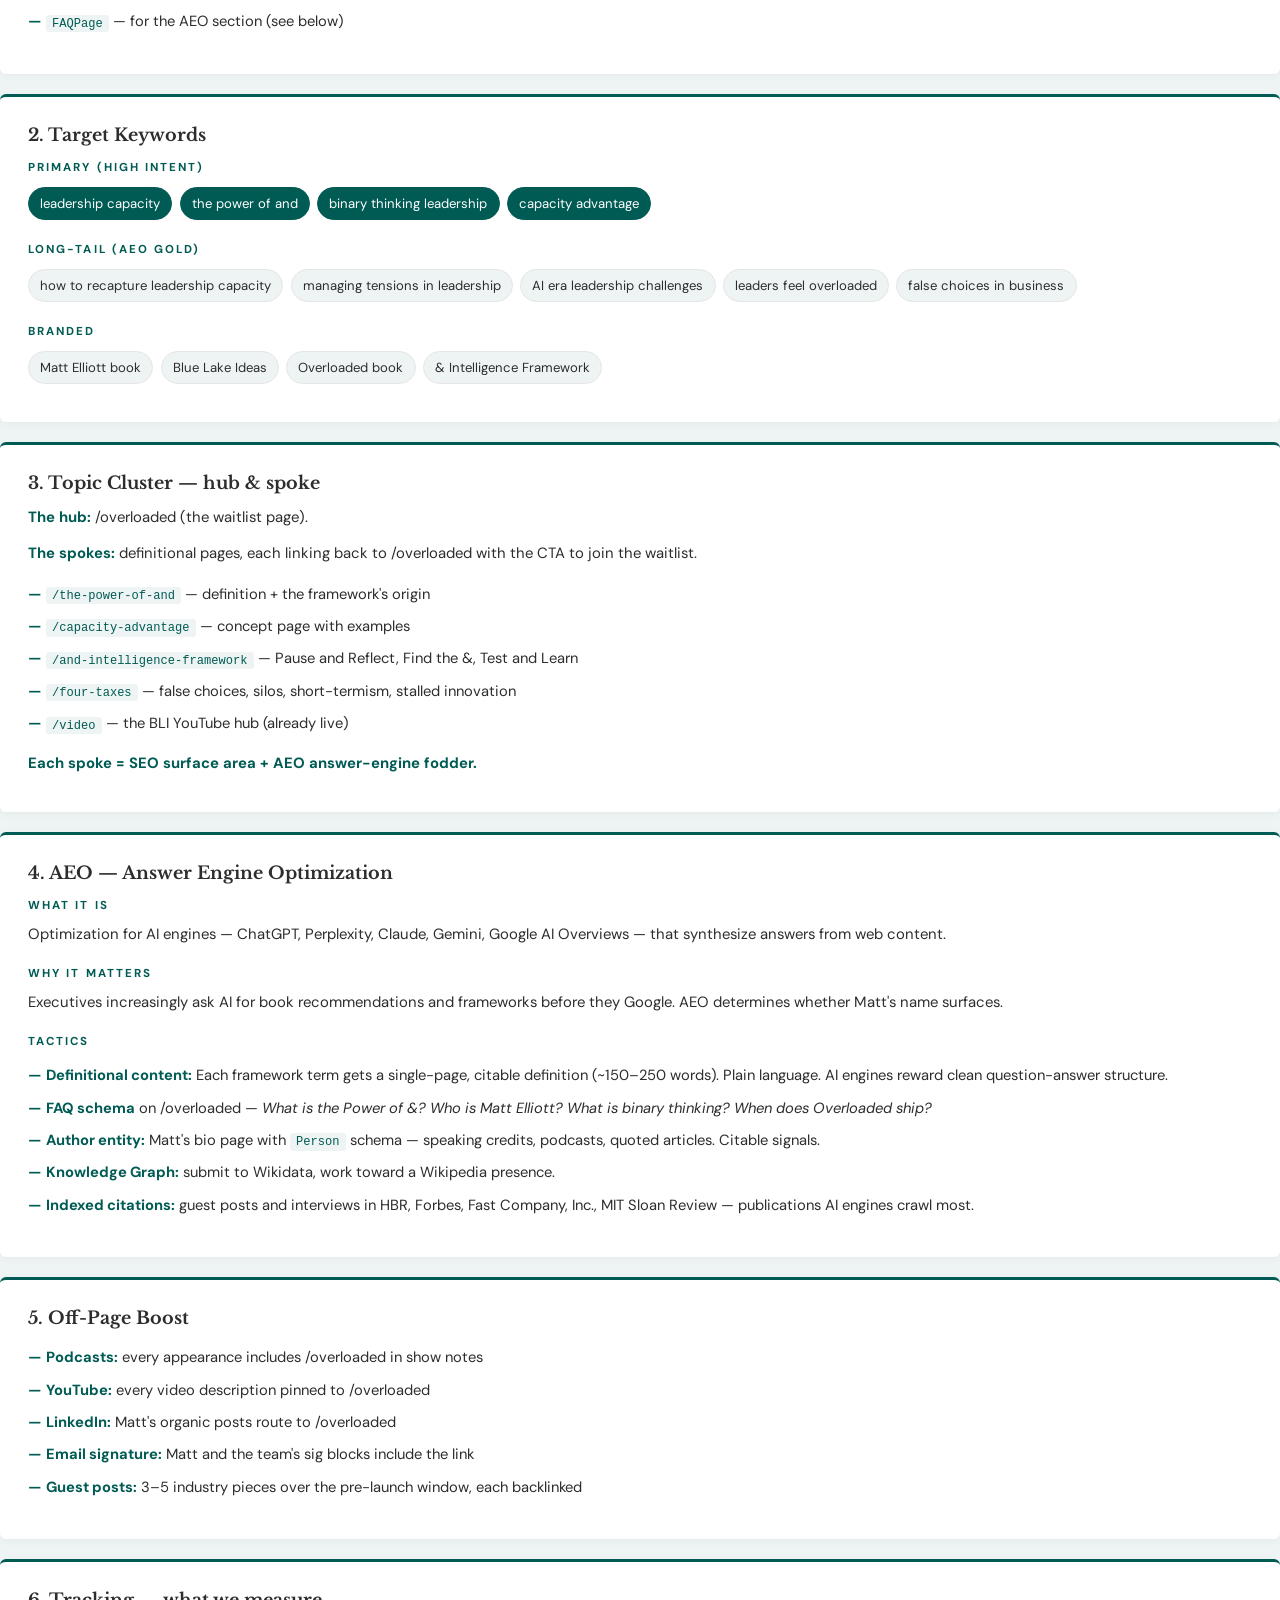
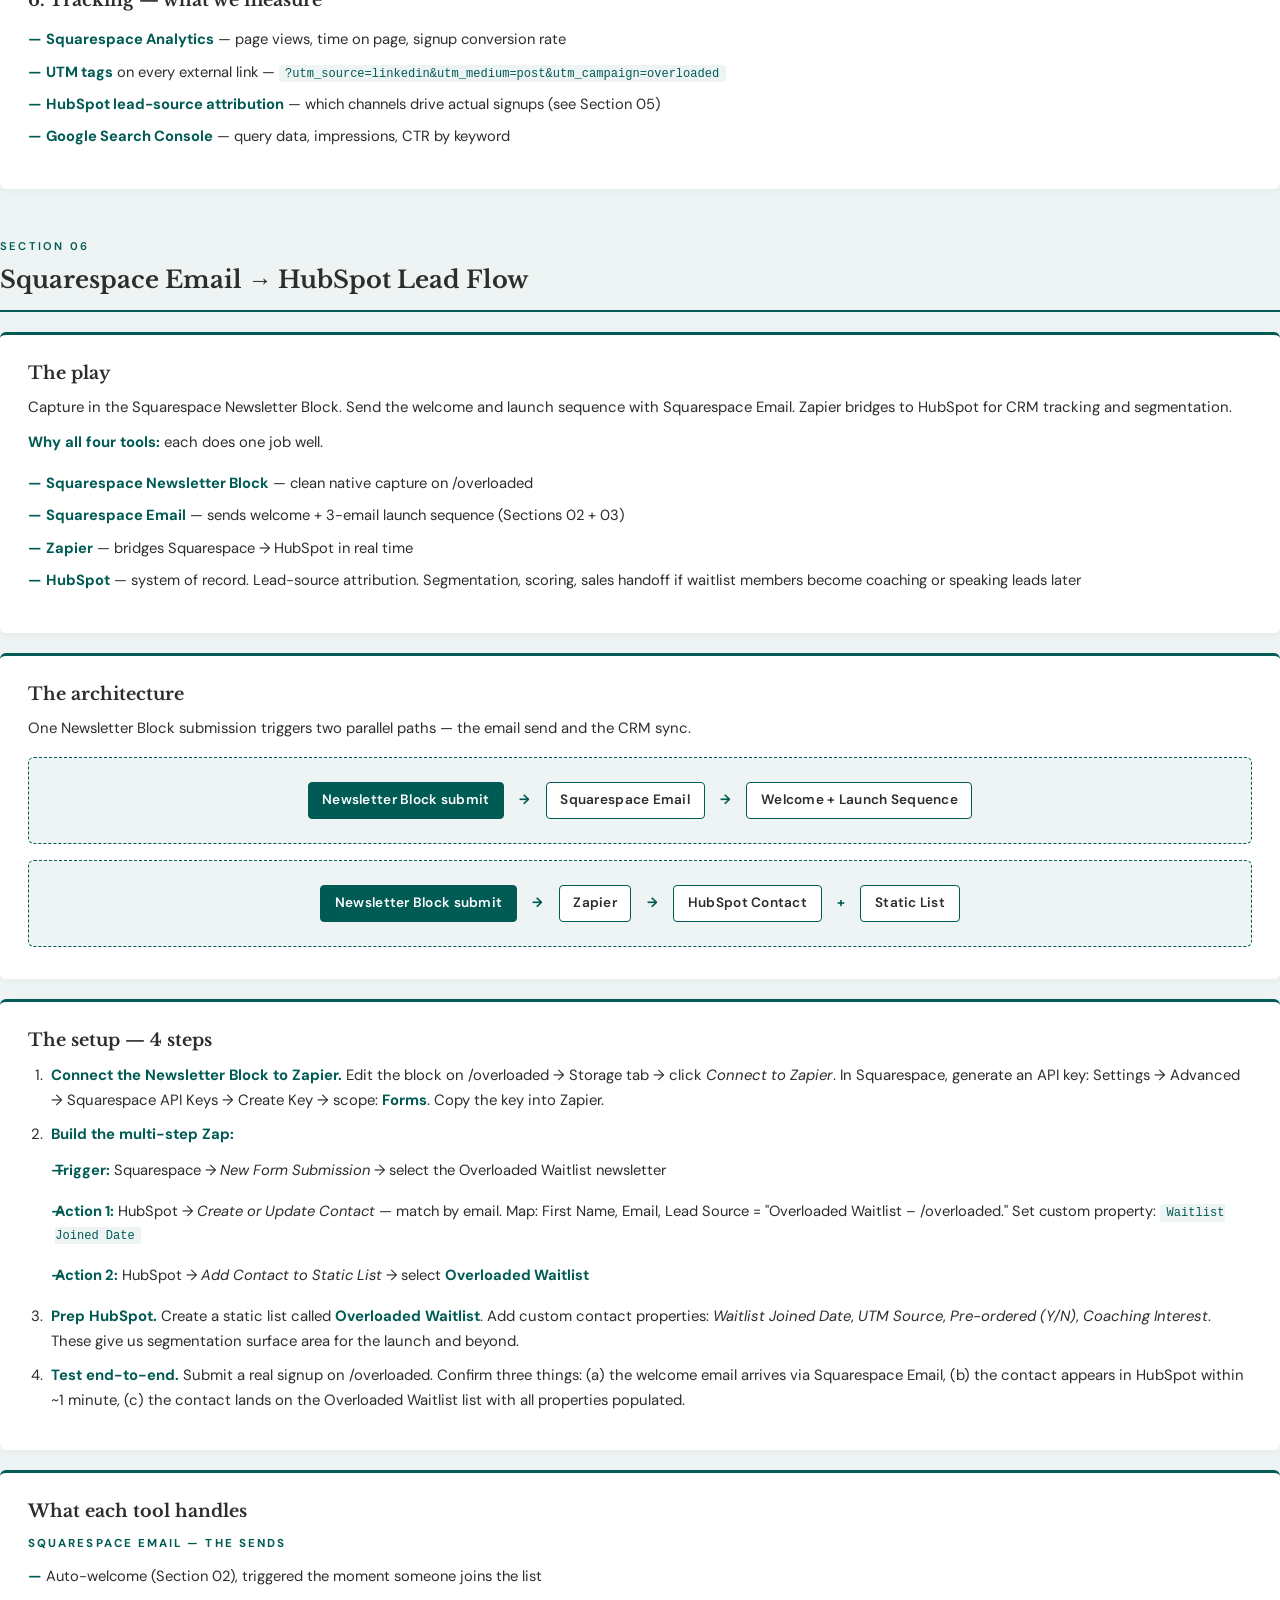
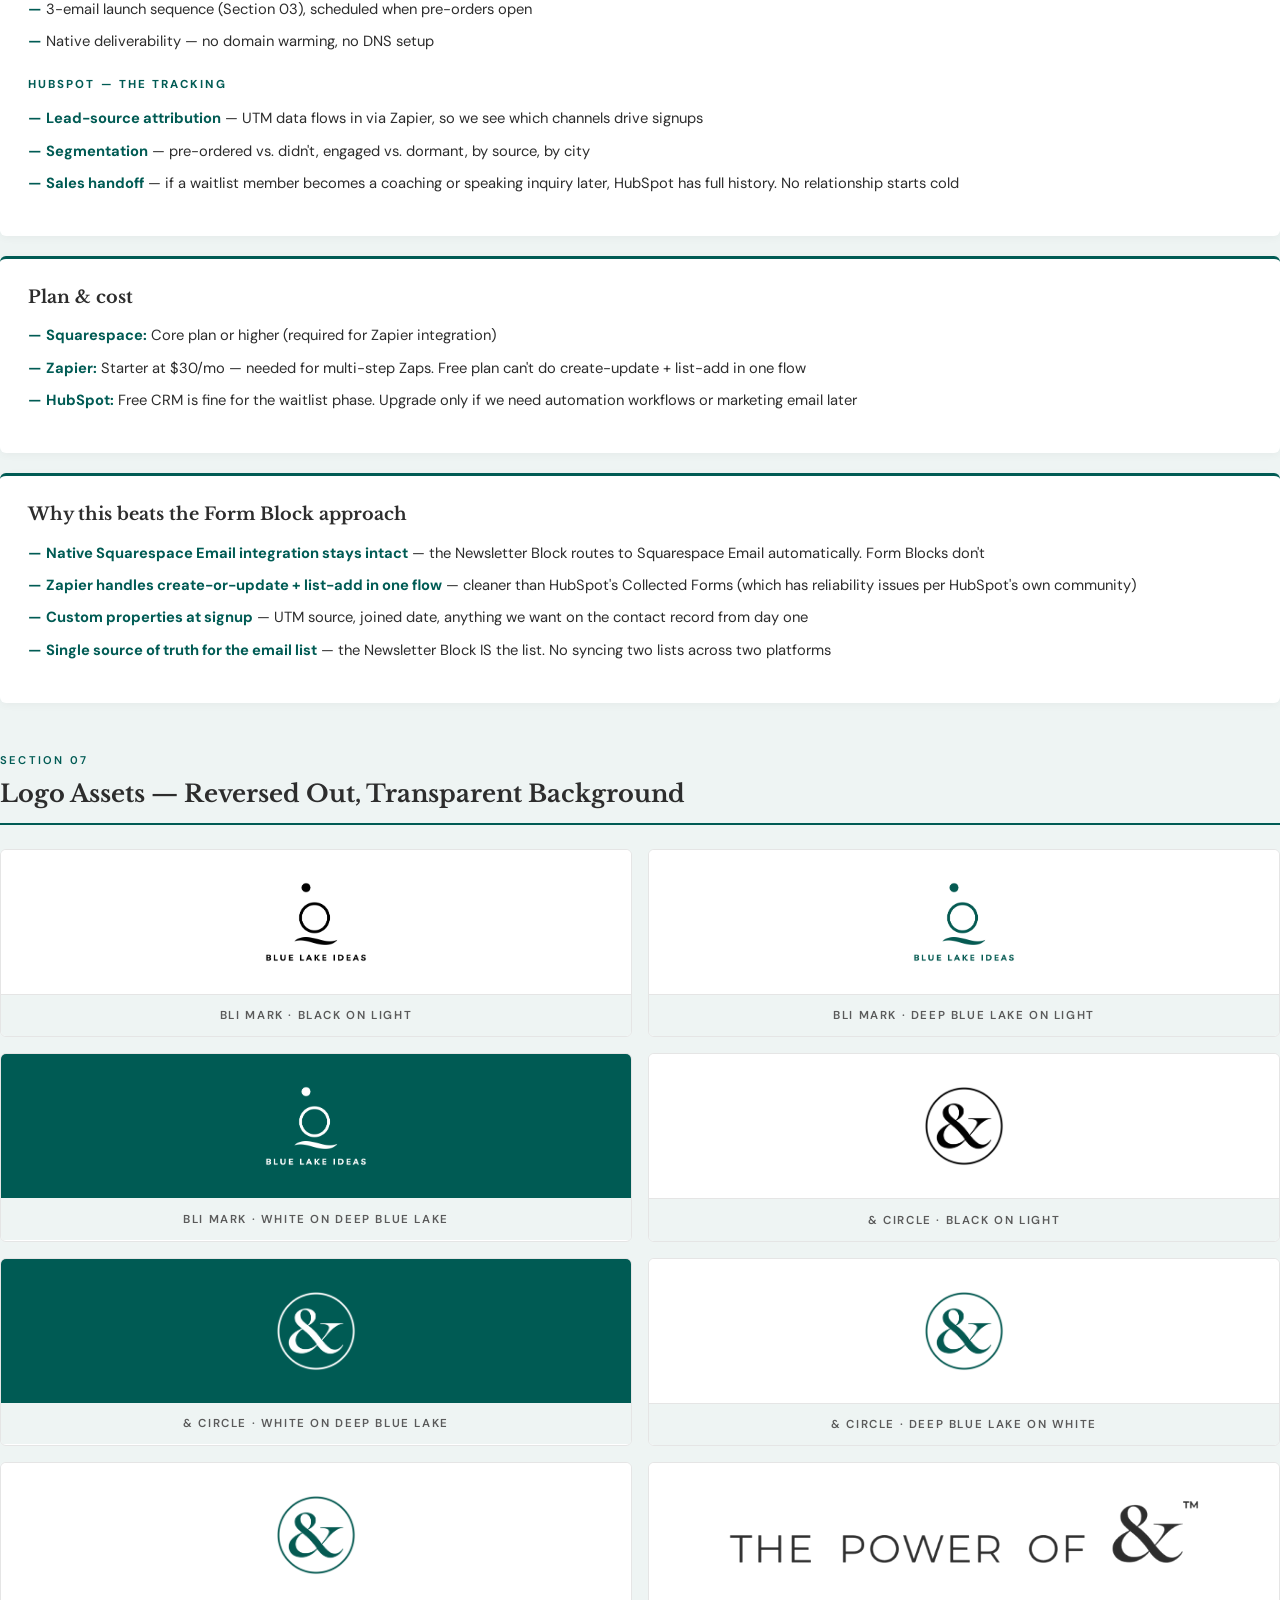
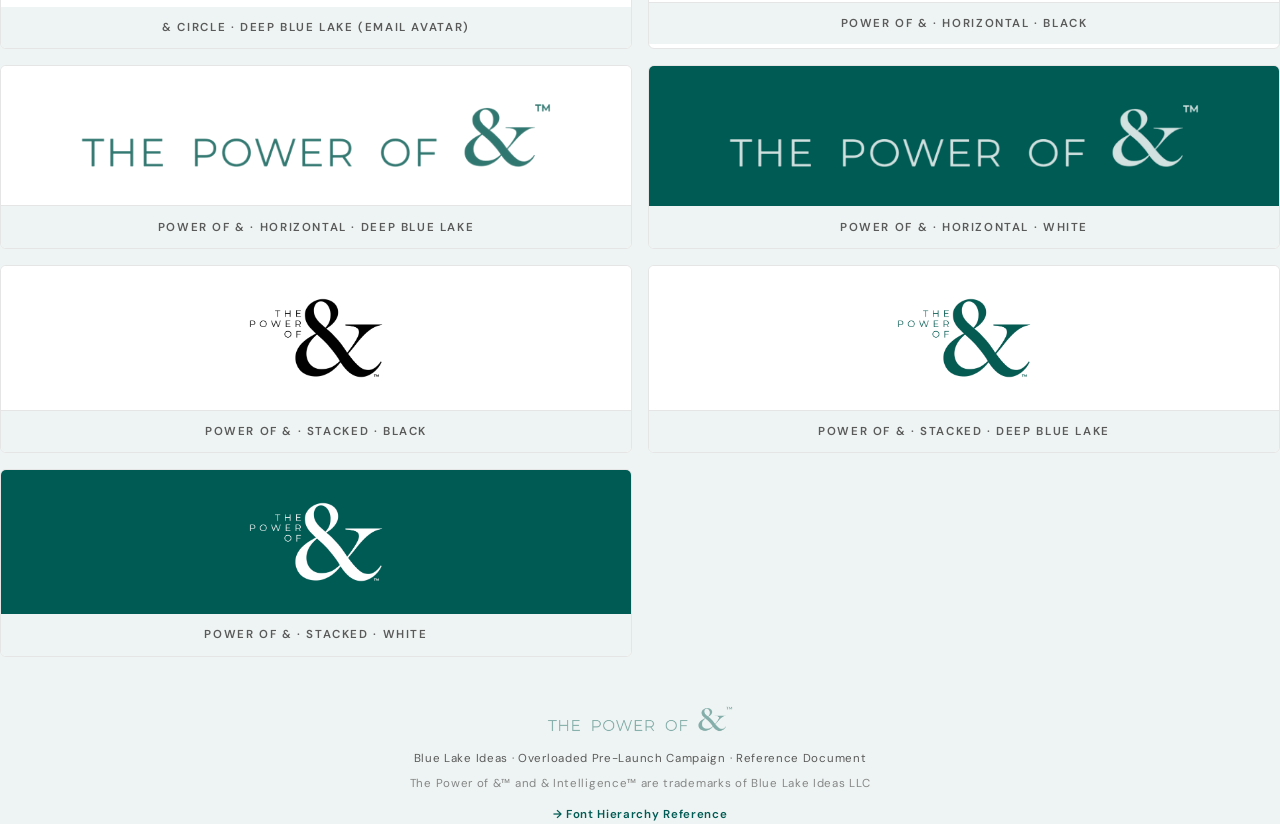
==== commit 32b228c8: "BRAND CORRECTION: replace teal with official palette — Deep Blue Lake, Kalkaska Mud, Warm Clay, Ashe" ====
--- a/docs/index.html
+++ b/docs/index.html
@@ -7,31 +7,31 @@
 <link href="https://fonts.googleapis.com/css2?family=Libre+Baskerville:ital,wght@0,400;0,700;1,400&family=DM+Sans:wght@300;400;500;600;700&display=swap" rel="stylesheet">
 <style>
   :root {
-    --teal: #045951;
-    --teal-deep: #033f39;
-    --black: #1a1a1a;
-    --text: #2c2a27;
-    --text-light: #5c5955;
-    --white: #ffffff;
-    --cream: #f8f7f4;
-    --border: #e0ddd8;
-    --gold: #c4975a;
+    --deep-blue-lake: #005B54;
+    --deep-blue-lake-deep: #003D38;
+    --ashes-brindle: #2D2D2D;
+    --text: #2D2D2D;
+    --text-light: #5A5A5A;
+    --clarity-white: #ffffff;
+    --kalkaska-mud: #EEF4F3;
+    --border: #E5E5E5;
+    --warm-clay: #A66900;
   }
   * { margin: 0; padding: 0; box-sizing: border-box; }
   html { scroll-behavior: smooth; }
   body {
     font-family: 'DM Sans', -apple-system, sans-serif;
-    background: var(--cream);
+    background: var(--kalkaska-mud);
     color: var(--text);
     line-height: 1.65;
     -webkit-font-smoothing: antialiased;
   }
-  ::selection { background: var(--teal); color: var(--white); }
+  ::selection { background: var(--deep-blue-lake); color: var(--clarity-white); }
 
   /* ─── Doc header ─── */
   .doc-header {
-    background: var(--teal);
-    color: var(--white);
+    background: var(--deep-blue-lake);
+    color: var(--clarity-white);
     padding: 2.5rem 2rem 2.25rem;
     text-align: center;
   }
@@ -70,7 +70,7 @@
 
   .section-header {
     margin: 3rem 0 1.25rem;
-    border-bottom: 2px solid var(--teal);
+    border-bottom: 2px solid var(--deep-blue-lake);
     padding-bottom: 0.6rem;
   }
   .section-header:first-of-type { margin-top: 0; }
@@ -78,20 +78,20 @@
     font-size: 0.7rem;
     letter-spacing: 0.2em;
     text-transform: uppercase;
-    color: var(--teal);
+    color: var(--deep-blue-lake);
     font-weight: 600;
   }
   .section-header h2 {
     font-family: 'Libre Baskerville', serif;
     font-size: 1.5rem;
     font-weight: 700;
-    color: var(--black);
+    color: var(--ashes-brindle);
     margin-top: 0.3rem;
   }
 
   /* ─── Browser frame ─── */
   .browser {
-    background: var(--white);
+    background: var(--clarity-white);
     border-radius: 10px;
     box-shadow: 0 12px 40px rgba(4,89,81,0.12), 0 2px 6px rgba(0,0,0,0.04);
     overflow: hidden;
@@ -111,7 +111,7 @@
   .dot.g { background: #27c93f; }
   .url-bar {
     flex: 1;
-    background: var(--white);
+    background: var(--clarity-white);
     border-radius: 5px;
     padding: 0.3rem 0.75rem;
     font-size: 0.72rem;
@@ -122,7 +122,7 @@
 
   /* ─── Squarespace nav strip ─── */
   .ss-nav {
-    background: var(--teal);
+    background: var(--deep-blue-lake);
     padding: 0.85rem 2rem;
     display: flex;
     align-items: center;
@@ -149,13 +149,13 @@
   .hero {
     padding: 4rem 2rem 3rem;
     text-align: center;
-    background: var(--white);
+    background: var(--clarity-white);
   }
   .hero .eyebrow {
     font-size: 0.72rem;
     letter-spacing: 0.22em;
     text-transform: uppercase;
-    color: var(--teal);
+    color: var(--deep-blue-lake);
     font-weight: 600;
     margin-bottom: 1.5rem;
   }
@@ -163,7 +163,7 @@
     font-family: 'Libre Baskerville', serif;
     font-weight: 700;
     font-size: 3.6rem;
-    color: var(--black);
+    color: var(--ashes-brindle);
     line-height: 1.05;
     margin-bottom: 0.5rem;
     letter-spacing: -0.01em;
@@ -196,7 +196,7 @@
   .hero .lead {
     font-size: 0.95rem;
     font-weight: 600;
-    color: var(--black);
+    color: var(--ashes-brindle);
     letter-spacing: 0.04em;
     text-transform: uppercase;
     margin-bottom: 2.25rem;
@@ -210,7 +210,7 @@
     line-height: 1.55;
   }
   .smart-block strong {
-    color: var(--teal);
+    color: var(--deep-blue-lake);
     font-weight: 700;
   }
   .smart-block.center { text-align: center; }
@@ -229,7 +229,7 @@
     flex: 1;
     padding: 0.85rem 1rem;
     border: 1.5px solid var(--border);
-    background: var(--white);
+    background: var(--clarity-white);
     font-family: inherit;
     font-size: 0.95rem;
     color: var(--text);
@@ -237,8 +237,8 @@
   }
   .form-input::placeholder { color: #a8a5a0; }
   .form-btn {
-    background: var(--teal);
-    color: var(--white);
+    background: var(--deep-blue-lake);
+    color: var(--clarity-white);
     padding: 0.85rem 1.5rem;
     border: none;
     font-family: inherit;
@@ -250,18 +250,18 @@
     border-radius: 2px;
     transition: background 0.2s;
   }
-  .form-btn:hover { background: var(--teal-deep); }
+  .form-btn:hover { background: var(--deep-blue-lake-deep); }
   .form-fineprint {
     font-size: 0.78rem;
     color: var(--text-light);
     margin-top: 1.25rem;
   }
-  .form-fineprint .pipe { color: var(--teal); margin: 0 0.5rem; }
+  .form-fineprint .pipe { color: var(--deep-blue-lake); margin: 0 0.5rem; }
 
   /* ─── Page footer (Squarespace) ─── */
   .ss-foot {
-    background: var(--teal);
-    color: var(--white);
+    background: var(--deep-blue-lake);
+    color: var(--clarity-white);
     padding: 2rem 2rem 1.75rem;
     text-align: center;
   }
@@ -287,7 +287,7 @@
 
   /* ─── Email mockup (phone) ─── */
   .email-stage {
-    background: var(--cream);
+    background: var(--kalkaska-mud);
     padding: 2.5rem 1rem 3rem;
     border-radius: 10px;
     margin-top: 1.5rem;
@@ -297,15 +297,15 @@
   .phone {
     width: 100%;
     max-width: 380px;
-    background: var(--white);
+    background: var(--clarity-white);
     border-radius: 28px;
     overflow: hidden;
     box-shadow: 0 18px 50px rgba(0,0,0,0.18);
-    border: 8px solid #1a1a1a;
+    border: 8px solid #2D2D2D;
   }
   .phone-status {
-    background: #1a1a1a;
-    color: var(--white);
+    background: #2D2D2D;
+    color: var(--clarity-white);
     padding: 0.4rem 1.2rem;
     display: flex;
     justify-content: space-between;
@@ -313,7 +313,7 @@
     font-weight: 600;
   }
   .mail-header {
-    background: var(--white);
+    background: var(--clarity-white);
     padding: 0.9rem 1.1rem 0.7rem;
     border-bottom: 1px solid #efece6;
   }
@@ -325,7 +325,7 @@
   }
   .avatar {
     width: 44px; height: 44px;
-    background: var(--teal);
+    background: var(--deep-blue-lake);
     border-radius: 50%;
     display: flex;
     align-items: center;
@@ -339,13 +339,13 @@
     object-fit: contain;
   }
   .mail-meta { font-size: 0.78rem; }
-  .mail-meta .name { font-weight: 700; color: var(--black); }
+  .mail-meta .name { font-weight: 700; color: var(--ashes-brindle); }
   .mail-meta .addr { color: var(--text-light); font-size: 0.72rem; }
   .mail-subject {
     font-family: 'Libre Baskerville', serif;
     font-style: italic;
     font-size: 1.05rem;
-    color: var(--black);
+    color: var(--ashes-brindle);
     padding: 0 0.2rem;
   }
   .mail-body {
@@ -355,7 +355,7 @@
     color: var(--text);
   }
   .mail-body p { margin-bottom: 0.9rem; }
-  .mail-body strong { color: var(--teal); font-weight: 700; }
+  .mail-body strong { color: var(--deep-blue-lake); font-weight: 700; }
   .mail-body ul {
     list-style: none;
     margin: 0.5rem 0 1rem;
@@ -369,7 +369,7 @@
     content: "—";
     position: absolute;
     left: 0;
-    color: var(--teal);
+    color: var(--deep-blue-lake);
     font-weight: 700;
   }
   .mail-sig {
@@ -382,7 +382,7 @@
   .mail-sig .name {
     font-family: 'Libre Baskerville', serif;
     font-style: italic;
-    color: var(--teal);
+    color: var(--deep-blue-lake);
     font-weight: 700;
   }
   .mail-sig img {
@@ -399,14 +399,14 @@
     font-style: italic;
   }
   .mail-ps strong {
-    color: var(--teal);
+    color: var(--deep-blue-lake);
     font-style: normal;
   }
 
   /* ─── Launch sequence layout ─── */
   .launch-intro {
-    background: var(--white);
-    border-left: 4px solid var(--teal);
+    background: var(--clarity-white);
+    border-left: 4px solid var(--deep-blue-lake);
     padding: 1.25rem 1.5rem;
     margin: 1.5rem 0 0;
     border-radius: 0 4px 4px 0;
@@ -414,7 +414,7 @@
     font-size: 0.95rem;
     line-height: 1.6;
   }
-  .launch-intro strong { color: var(--teal); font-weight: 700; }
+  .launch-intro strong { color: var(--deep-blue-lake); font-weight: 700; }
   .email-row {
     display: grid;
     grid-template-columns: repeat(auto-fit, minmax(320px, 1fr));
@@ -422,7 +422,7 @@
     margin-top: 1.5rem;
   }
   .email-cell {
-    background: var(--cream);
+    background: var(--kalkaska-mud);
     padding: 1.5rem 1rem 1.75rem;
     border-radius: 10px;
     display: flex;
@@ -430,8 +430,8 @@
     align-items: center;
   }
   .email-cell .timing {
-    background: var(--teal);
-    color: var(--white);
+    background: var(--deep-blue-lake);
+    color: var(--clarity-white);
     font-size: 0.65rem;
     letter-spacing: 0.18em;
     text-transform: uppercase;
@@ -445,8 +445,8 @@
   .email-cell .mail-subject { font-size: 0.95rem; }
   .form-btn-inline {
     display: inline-block;
-    background: var(--teal);
-    color: var(--white);
+    background: var(--deep-blue-lake);
+    color: var(--clarity-white);
     padding: 0.55rem 1rem;
     font-size: 0.7rem;
     font-weight: 700;
@@ -459,8 +459,8 @@
 
   /* ─── Implementation notes ─── */
   .notes {
-    background: var(--white);
-    border-left: 4px solid var(--teal);
+    background: var(--clarity-white);
+    border-left: 4px solid var(--deep-blue-lake);
     padding: 1.5rem 1.75rem;
     margin-top: 1.5rem;
     border-radius: 0 4px 4px 0;
@@ -470,7 +470,7 @@
     font-family: 'Libre Baskerville', serif;
     font-weight: 700;
     font-size: 1.05rem;
-    color: var(--black);
+    color: var(--ashes-brindle);
     margin-bottom: 0.75rem;
   }
   .notes ol {
@@ -479,37 +479,37 @@
     line-height: 1.7;
   }
   .notes ol li { margin-bottom: 0.5rem; }
-  .notes strong { color: var(--teal); }
+  .notes strong { color: var(--deep-blue-lake); }
   .notes code {
-    background: var(--cream);
+    background: var(--kalkaska-mud);
     padding: 0.1rem 0.4rem;
     border-radius: 3px;
     font-family: 'SF Mono', Menlo, monospace;
     font-size: 0.85em;
-    color: var(--teal);
+    color: var(--deep-blue-lake);
   }
 
   /* ─── Strategy section blocks ─── */
   .strategy-card {
-    background: var(--white);
+    background: var(--clarity-white);
     border-radius: 6px;
     padding: 1.5rem 1.75rem;
     margin-top: 1.25rem;
     box-shadow: 0 2px 8px rgba(0,0,0,0.04);
-    border-top: 3px solid var(--teal);
+    border-top: 3px solid var(--deep-blue-lake);
   }
   .strategy-card h3 {
     font-family: 'Libre Baskerville', serif;
     font-weight: 700;
     font-size: 1.1rem;
-    color: var(--black);
+    color: var(--ashes-brindle);
     margin-bottom: 0.5rem;
   }
   .strategy-card h4 {
     font-size: 0.72rem;
     letter-spacing: 0.18em;
     text-transform: uppercase;
-    color: var(--teal);
+    color: var(--deep-blue-lake);
     font-weight: 700;
     margin: 1.1rem 0 0.5rem;
   }
@@ -519,7 +519,7 @@
     line-height: 1.6;
     margin-bottom: 0.75rem;
   }
-  .strategy-card strong { color: var(--teal); font-weight: 700; }
+  .strategy-card strong { color: var(--deep-blue-lake); font-weight: 700; }
   .strategy-card ul {
     list-style: none;
     margin: 0.4rem 0 0.75rem;
@@ -535,7 +535,7 @@
     content: "—";
     position: absolute;
     left: 0;
-    color: var(--teal);
+    color: var(--deep-blue-lake);
     font-weight: 700;
   }
   .strategy-card ol {
@@ -546,12 +546,12 @@
   }
   .strategy-card ol li { margin-bottom: 0.55rem; padding-left: 0.25rem; }
   .strategy-card code {
-    background: var(--cream);
+    background: var(--kalkaska-mud);
     padding: 0.1rem 0.4rem;
     border-radius: 3px;
     font-family: 'SF Mono', Menlo, monospace;
     font-size: 0.82em;
-    color: var(--teal);
+    color: var(--deep-blue-lake);
     word-break: break-word;
   }
   .strategy-grid {
@@ -562,7 +562,7 @@
   }
   .keyword-pill {
     display: inline-block;
-    background: var(--cream);
+    background: var(--kalkaska-mud);
     border: 1px solid var(--border);
     color: var(--text);
     padding: 0.3rem 0.7rem;
@@ -571,13 +571,13 @@
     margin: 0.15rem 0.2rem 0.15rem 0;
   }
   .keyword-pill.primary {
-    background: var(--teal);
-    color: var(--white);
-    border-color: var(--teal);
+    background: var(--deep-blue-lake);
+    color: var(--clarity-white);
+    border-color: var(--deep-blue-lake);
   }
   .flow-diagram {
-    background: var(--cream);
-    border: 1px dashed var(--teal);
+    background: var(--kalkaska-mud);
+    border: 1px dashed var(--deep-blue-lake);
     border-radius: 6px;
     padding: 1.25rem 1rem;
     margin: 1rem 0 0.5rem;
@@ -588,21 +588,21 @@
     letter-spacing: 0.02em;
   }
   .flow-diagram .arrow {
-    color: var(--teal);
+    color: var(--deep-blue-lake);
     margin: 0 0.5rem;
     font-weight: 700;
   }
   .flow-diagram .node {
     display: inline-block;
-    background: var(--white);
+    background: var(--clarity-white);
     padding: 0.4rem 0.85rem;
     border-radius: 4px;
-    border: 1.5px solid var(--teal);
+    border: 1.5px solid var(--deep-blue-lake);
     margin: 0.25rem;
   }
   .flow-diagram .node.accent {
-    background: var(--teal);
-    color: var(--white);
+    background: var(--deep-blue-lake);
+    color: var(--clarity-white);
   }
 
   /* ─── Does/doesn't comparison ─── */
@@ -620,13 +620,13 @@
   }
   .compare .does {
     background: rgba(4, 89, 81, 0.08);
-    border-left: 3px solid var(--teal);
+    border-left: 3px solid var(--deep-blue-lake);
   }
   .compare .does .lbl {
     font-size: 0.62rem;
     letter-spacing: 0.2em;
     text-transform: uppercase;
-    color: var(--teal);
+    color: var(--deep-blue-lake);
     font-weight: 700;
     margin-bottom: 0.3rem;
   }
@@ -643,16 +643,16 @@
     margin-bottom: 0.3rem;
   }
   .role-card {
-    background: var(--cream);
+    background: var(--kalkaska-mud);
     border-radius: 6px;
     padding: 1rem 1.15rem;
     margin: 0.75rem 0;
-    border-left: 3px solid var(--teal);
+    border-left: 3px solid var(--deep-blue-lake);
   }
   .role-card .role-num {
     display: inline-block;
-    background: var(--teal);
-    color: var(--white);
+    background: var(--deep-blue-lake);
+    color: var(--clarity-white);
     width: 22px; height: 22px;
     border-radius: 50%;
     text-align: center;
@@ -666,7 +666,7 @@
     font-family: 'Libre Baskerville', serif;
     font-weight: 700;
     font-size: 0.98rem;
-    color: var(--black);
+    color: var(--ashes-brindle);
     vertical-align: middle;
   }
   .role-card .role-job {
@@ -675,7 +675,7 @@
     color: var(--text);
     line-height: 1.55;
   }
-  .role-card .role-job strong { color: var(--teal); }
+  .role-card .role-job strong { color: var(--deep-blue-lake); }
   @media (max-width: 540px) {
     .compare { grid-template-columns: 1fr; }
   }
@@ -688,13 +688,13 @@
     margin-top: 1.5rem;
   }
   .logo-card {
-    background: var(--white);
+    background: var(--clarity-white);
     border: 1px solid var(--border);
     border-radius: 6px;
     overflow: hidden;
   }
-  .logo-card.dark .swatch { background: var(--teal); }
-  .logo-card.light .swatch { background: var(--white); border-bottom: 1px solid var(--border); }
+  .logo-card.dark .swatch { background: var(--deep-blue-lake); }
+  .logo-card.light .swatch { background: var(--clarity-white); border-bottom: 1px solid var(--border); }
   .swatch {
     padding: 2rem 1rem;
     display: flex;
@@ -716,7 +716,7 @@
     color: var(--text-light);
     font-weight: 600;
     text-align: center;
-    background: var(--cream);
+    background: var(--kalkaska-mud);
   }
 
   .doc-footer {
@@ -755,7 +755,7 @@
   <div class="eyebrow">Campaign Reference</div>
   <h1>Overloaded — Waitlist Campaign</h1>
   <p>Squarespace landing page + auto-welcome email for the pre-launch waitlist of Matt Elliott's new book.</p>
-  <p style="margin-top:1rem;font-size:0.85rem;"><a href="./book.html" style="color:var(--white);text-decoration:underline;font-weight:600;letter-spacing:0.05em;">→ View the full book landing page</a> &nbsp;·&nbsp; <a href="./font-hierarchy.html" style="color:var(--white);text-decoration:underline;font-weight:600;letter-spacing:0.05em;">Font Hierarchy</a></p>
+  <p style="margin-top:1rem;font-size:0.85rem;"><a href="./book.html" style="color:var(--clarity-white);text-decoration:underline;font-weight:600;letter-spacing:0.05em;">→ View the full book landing page</a> &nbsp;·&nbsp; <a href="./font-hierarchy.html" style="color:var(--clarity-white);text-decoration:underline;font-weight:600;letter-spacing:0.05em;">Font Hierarchy</a></p>
 </div>
 
 <div class="container">
@@ -1351,11 +1351,11 @@
     </div>
     <div class="logo-card light">
       <div class="swatch"><img src="[data-uri]" alt=""></div>
-      <div class="label">BLI Mark · Teal on Light</div>
+      <div class="label">BLI Mark · Deep Blue Lake on Light</div>
     </div>
     <div class="logo-card dark">
       <div class="swatch"><img src="[data-uri]" alt=""></div>
-      <div class="label">BLI Mark · White on Teal</div>
+      <div class="label">BLI Mark · White on Deep Blue Lake</div>
     </div>
     <div class="logo-card light">
       <div class="swatch"><img src="[data-uri]" alt=""></div>
@@ -1363,15 +1363,15 @@
     </div>
     <div class="logo-card dark">
       <div class="swatch"><img src="[data-uri]" alt=""></div>
-      <div class="label">&amp; Circle · White on Teal</div>
+      <div class="label">&amp; Circle · White on Deep Blue Lake</div>
     </div>
     <div class="logo-card light">
       <div class="swatch"><img src="[data-uri]" alt=""></div>
-      <div class="label">&amp; Circle · Teal on White</div>
+      <div class="label">&amp; Circle · Deep Blue Lake on White</div>
     </div>
     <div class="logo-card dark">
-      <div class="swatch" style="background:var(--white);"><img src="[data-uri]" alt=""></div>
-      <div class="label">&amp; Circle · Teal (Email Avatar)</div>
+      <div class="swatch" style="background:var(--clarity-white);"><img src="[data-uri]" alt=""></div>
+      <div class="label">&amp; Circle · Deep Blue Lake (Email Avatar)</div>
     </div>
     <div class="logo-card light">
       <div class="swatch"><img src="[data-uri]" alt=""></div>
@@ -1379,7 +1379,7 @@
     </div>
     <div class="logo-card light">
       <div class="swatch"><img src="[data-uri]" alt=""></div>
-      <div class="label">Power of &amp; · Horizontal · Teal</div>
+      <div class="label">Power of &amp; · Horizontal · Deep Blue Lake</div>
     </div>
     <div class="logo-card dark">
       <div class="swatch"><img src="[data-uri]" alt=""></div>
@@ -1391,7 +1391,7 @@
     </div>
     <div class="logo-card light">
       <div class="swatch"><img src="[data-uri]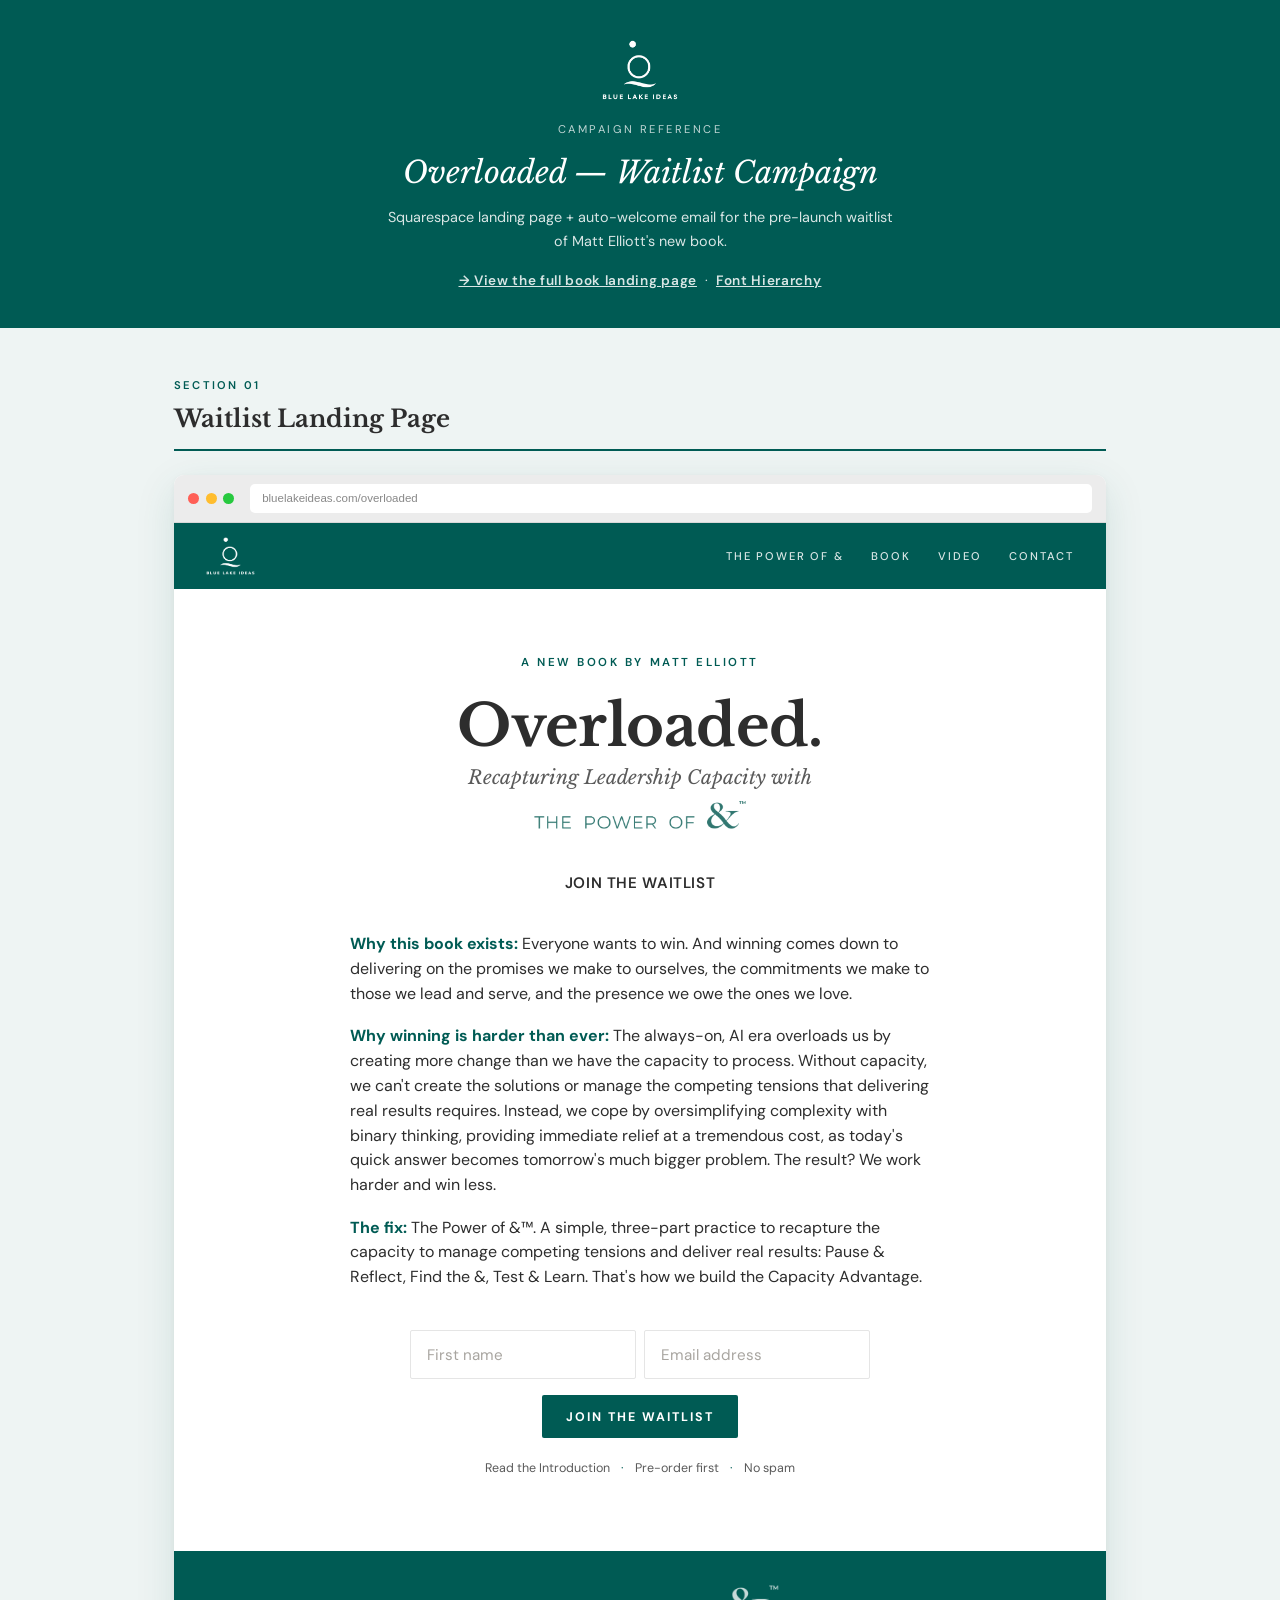
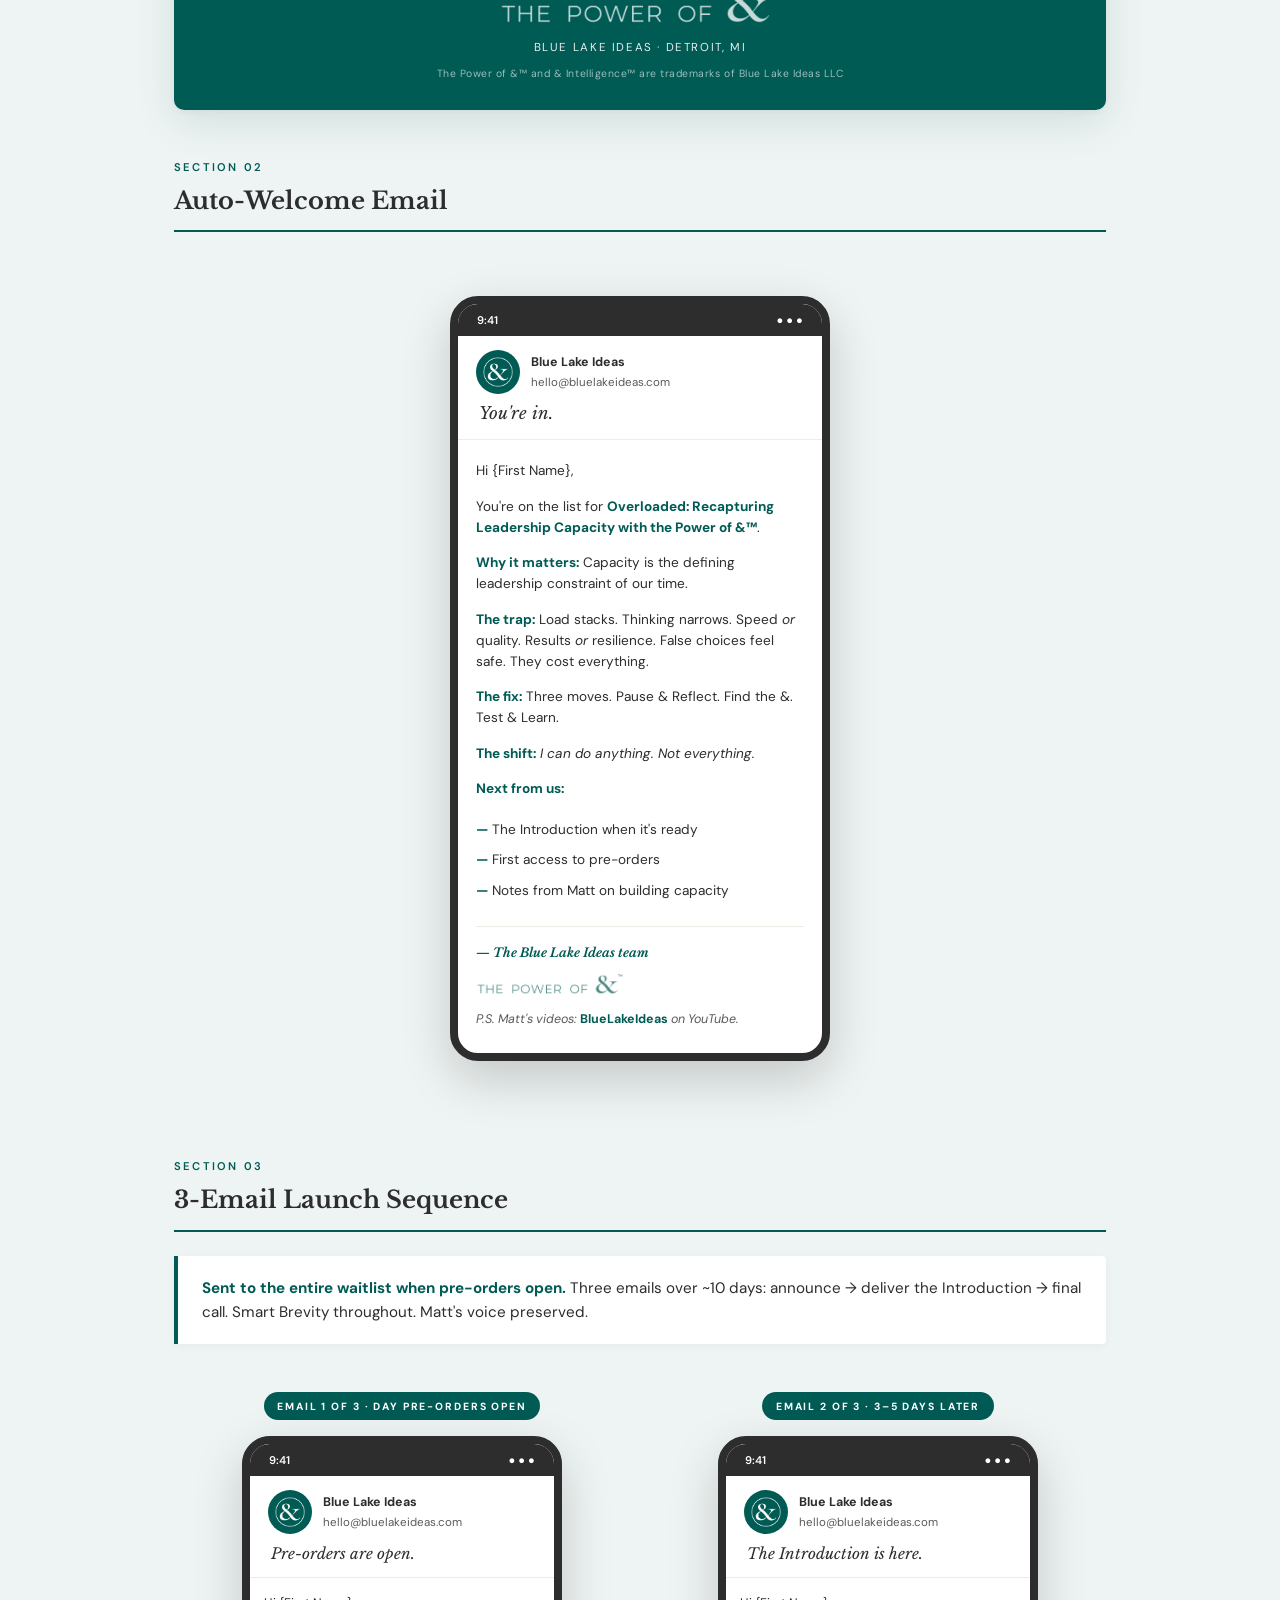
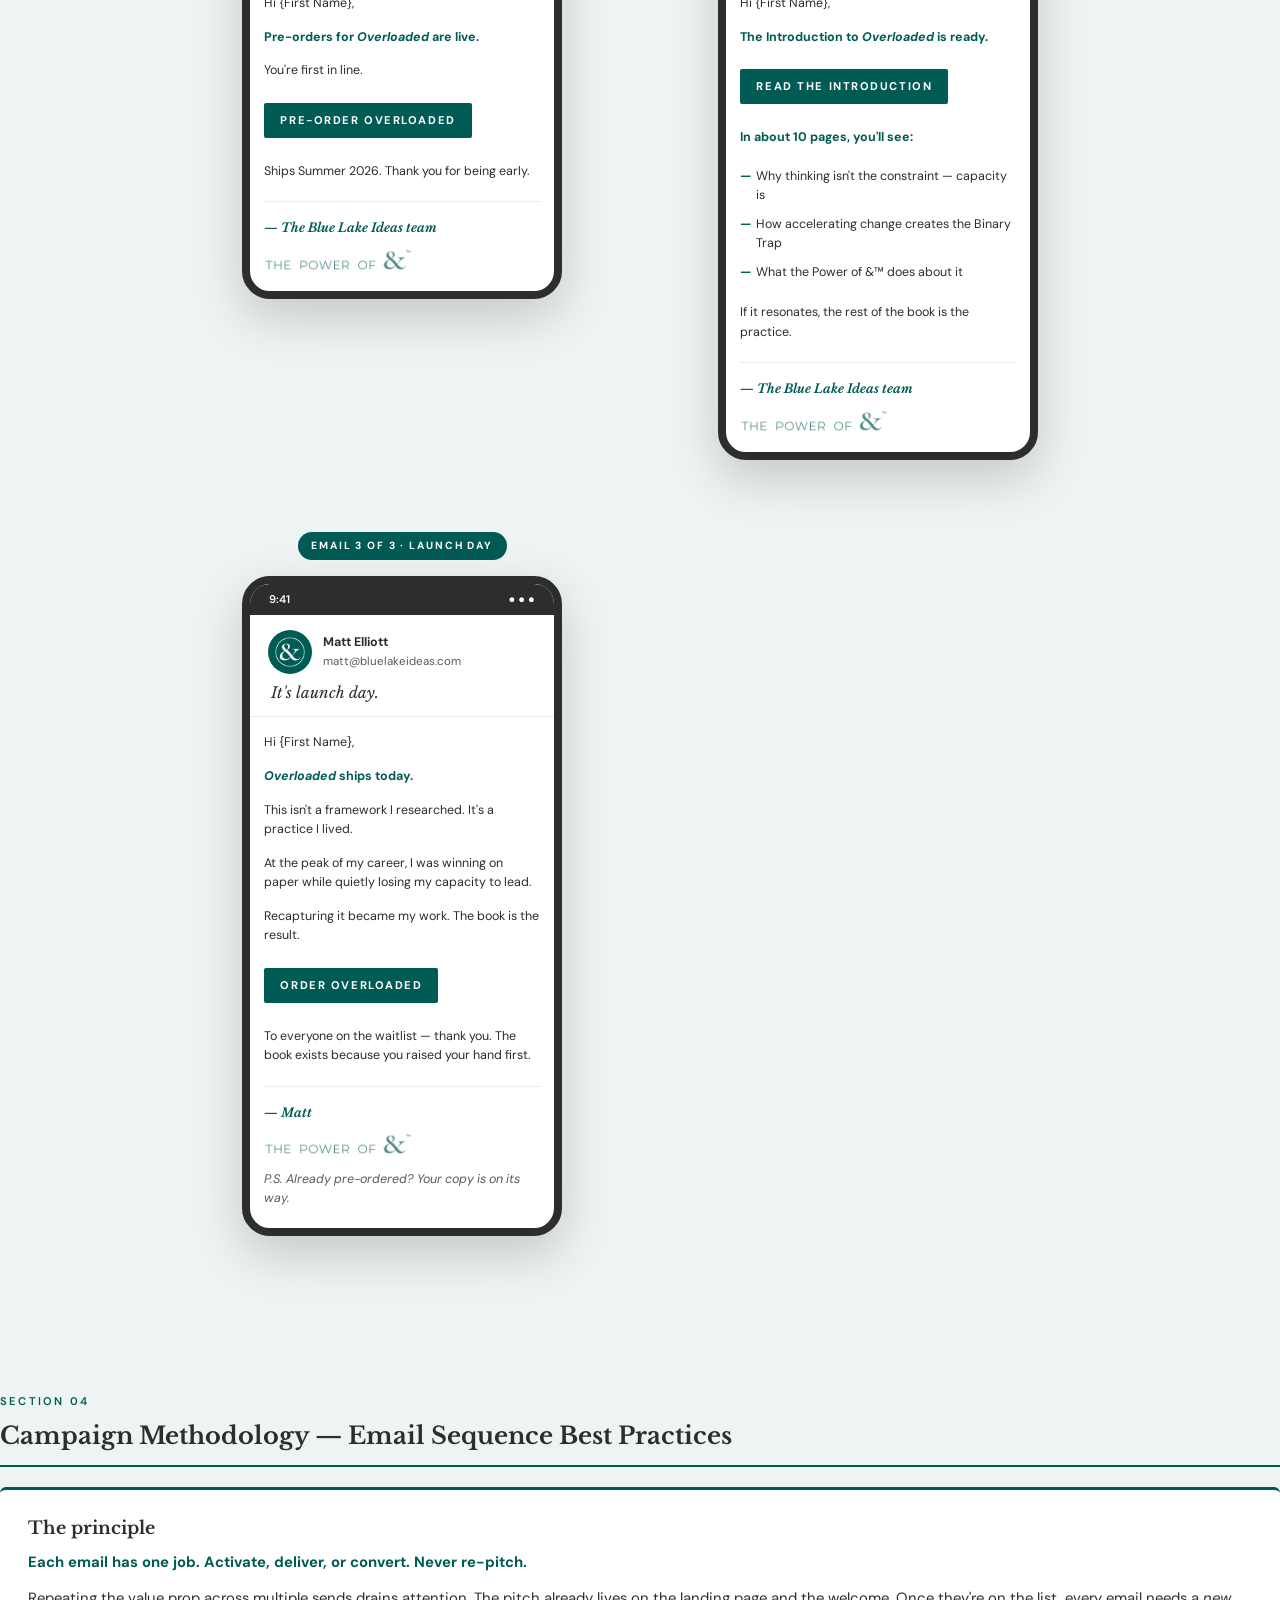
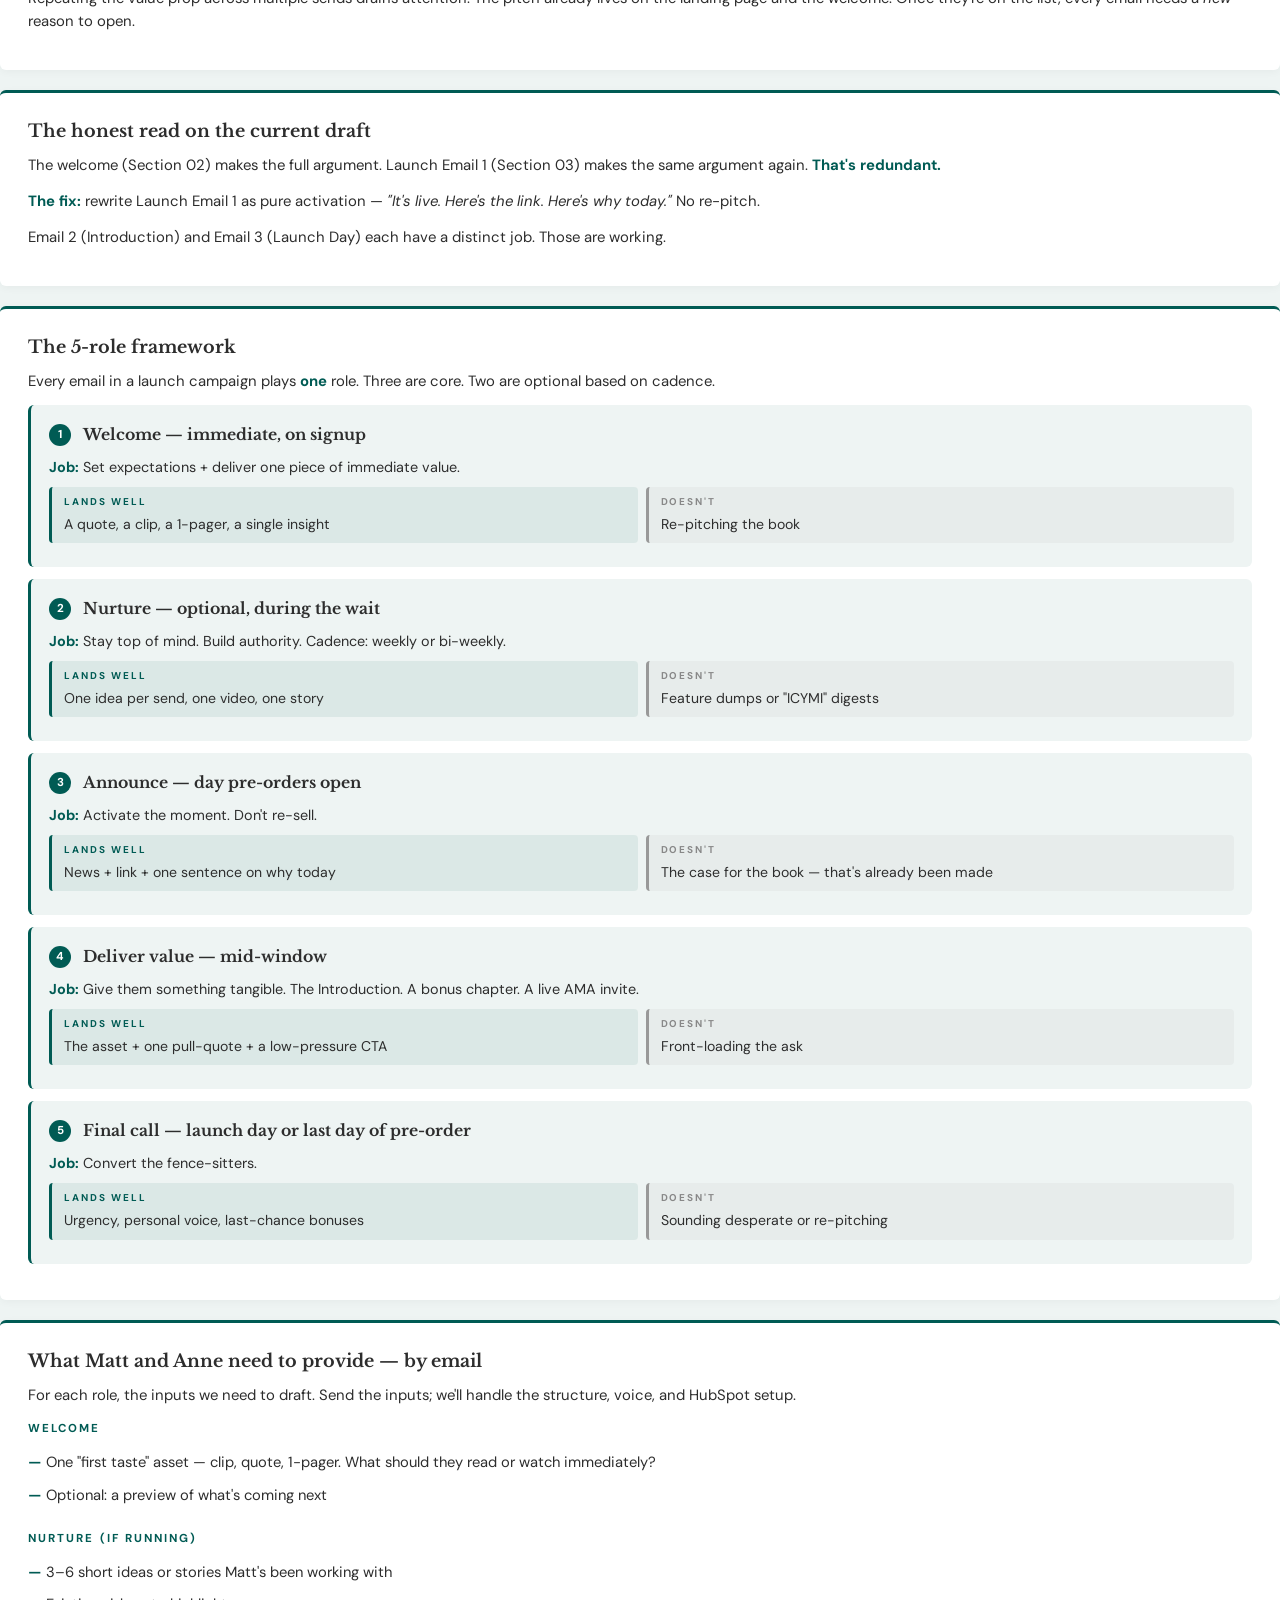
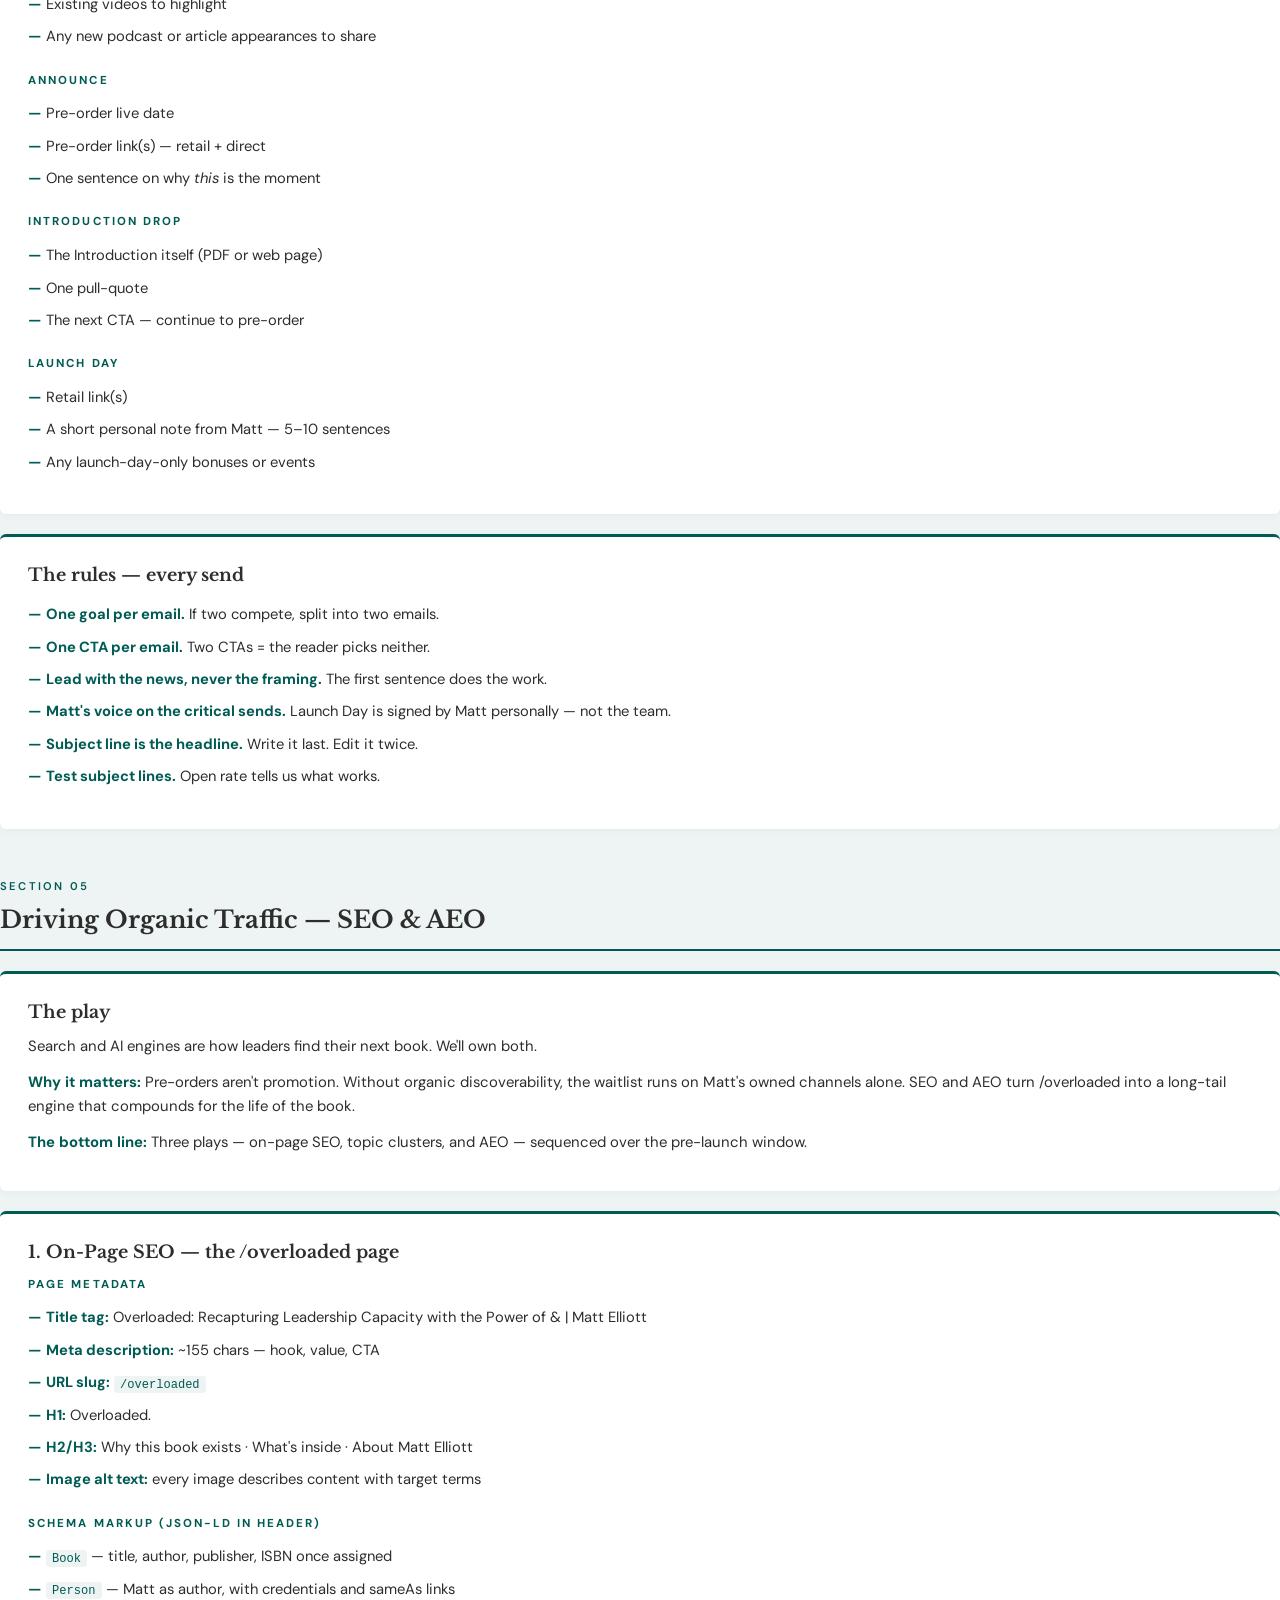
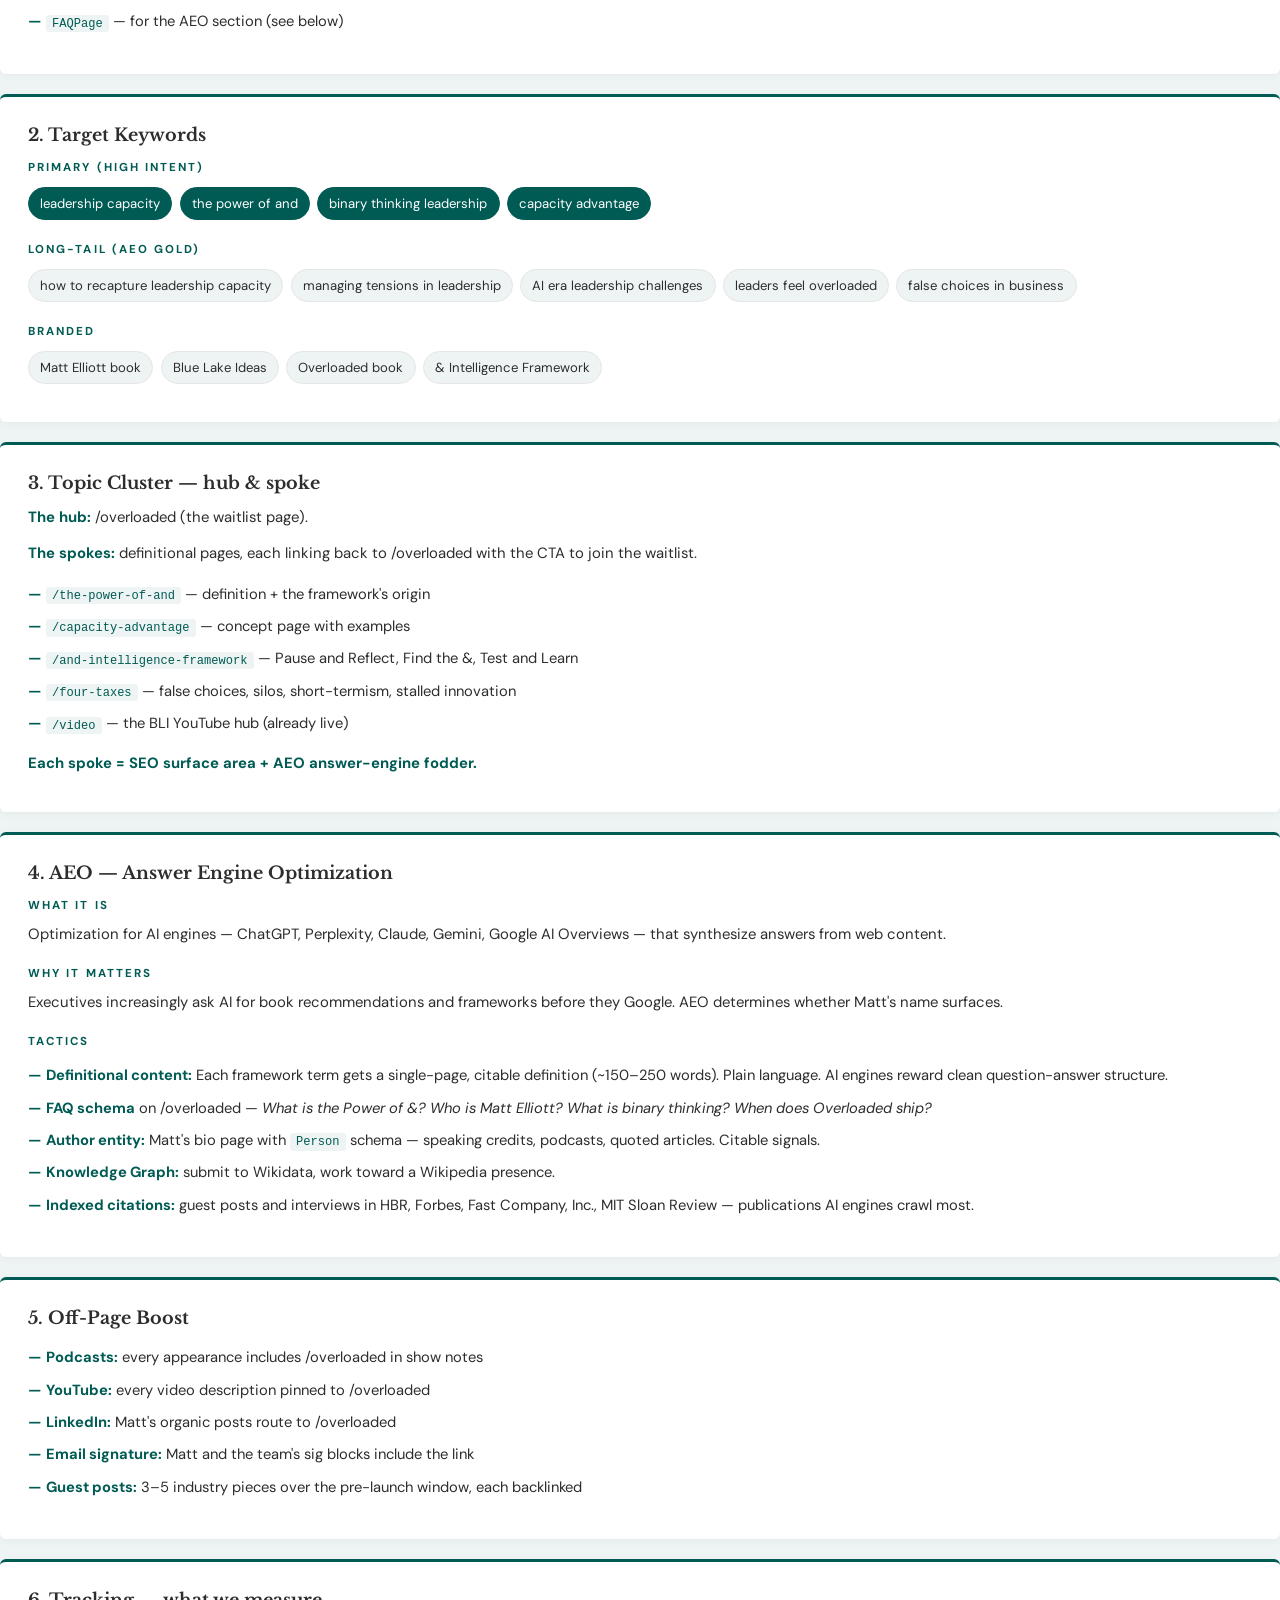
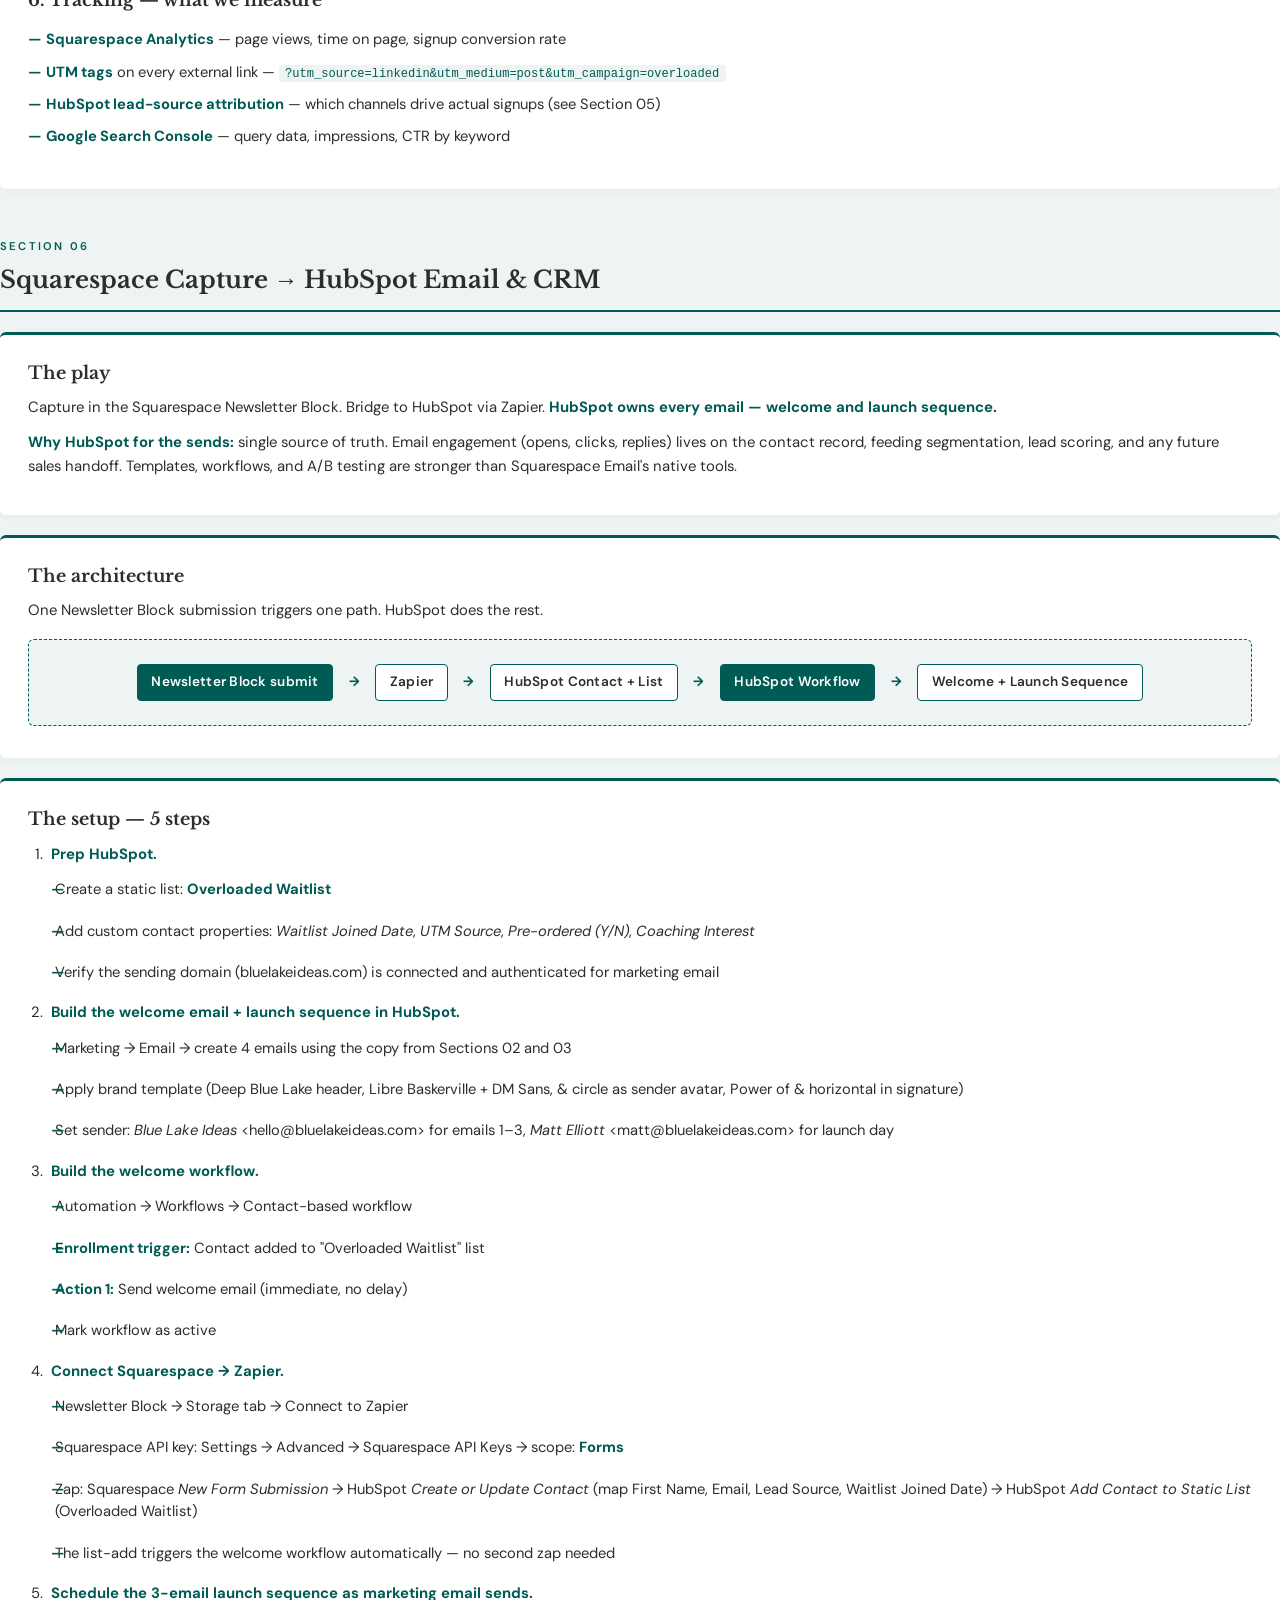
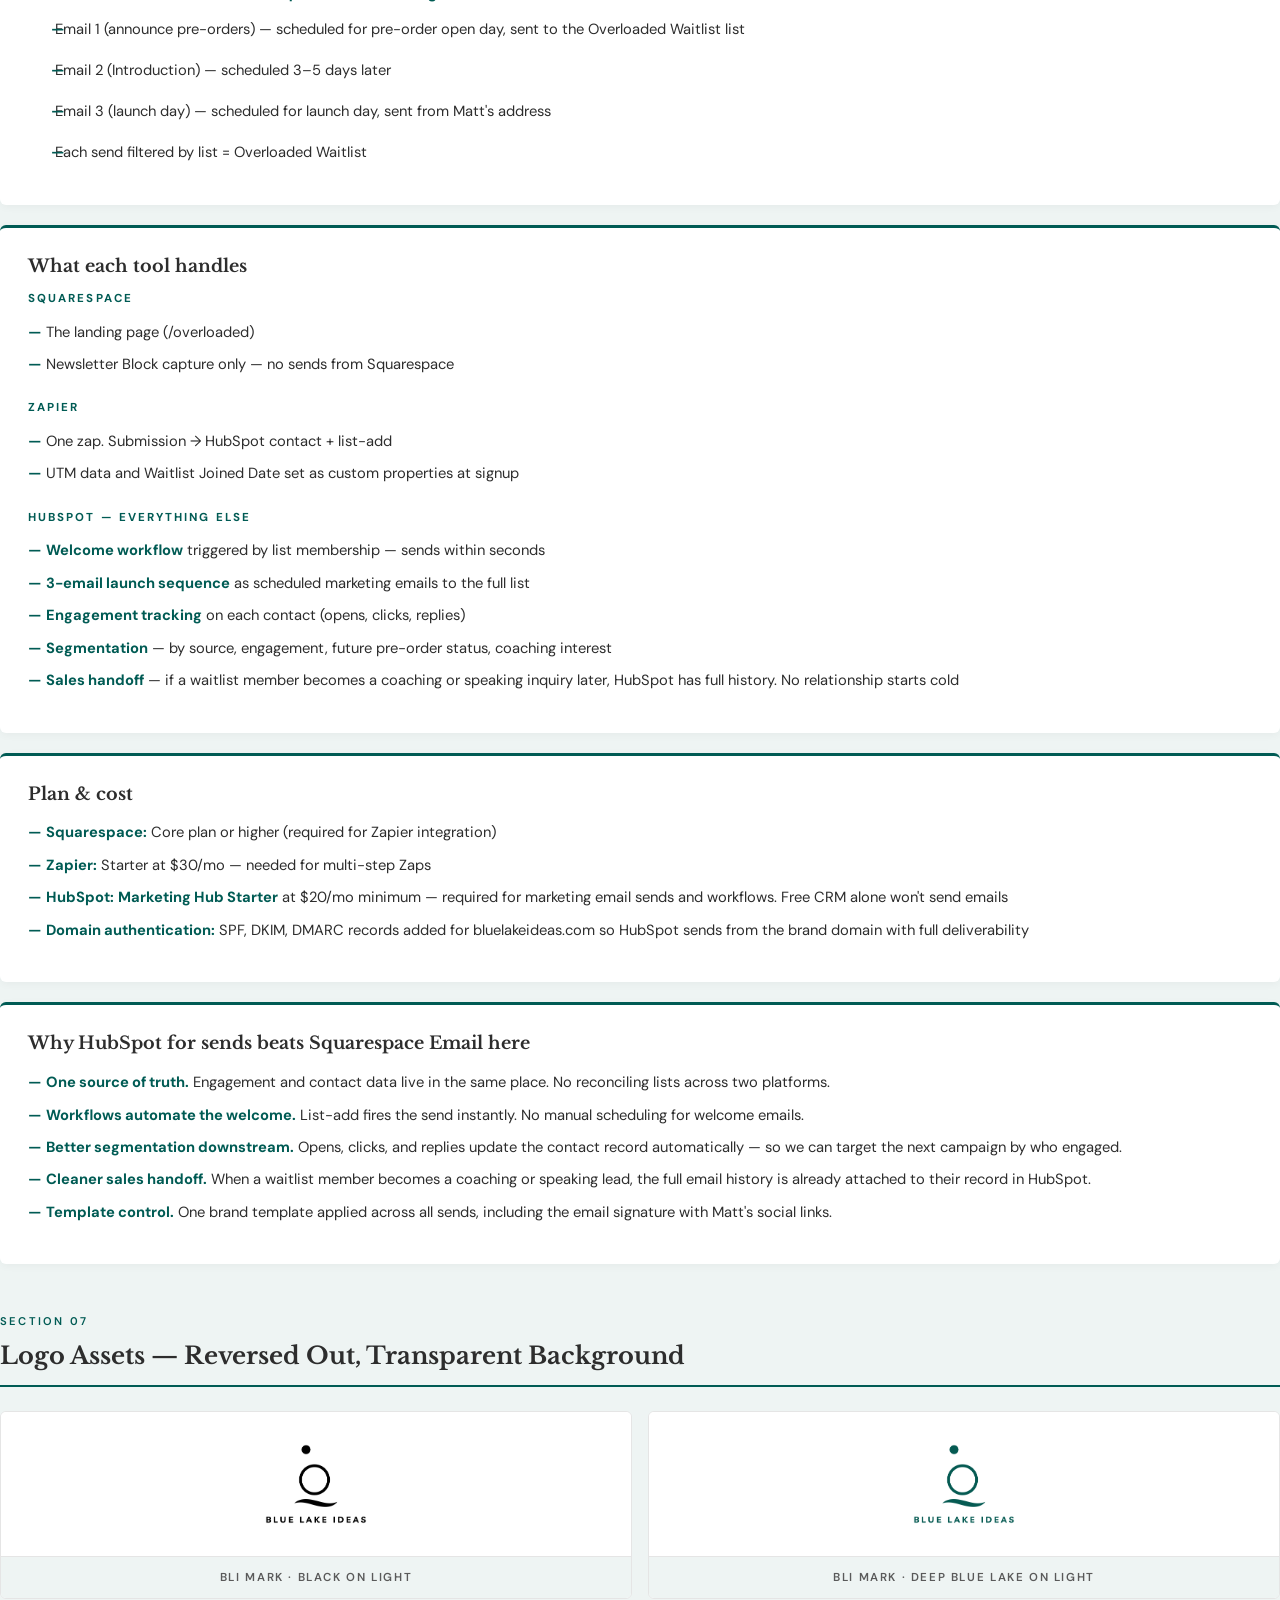
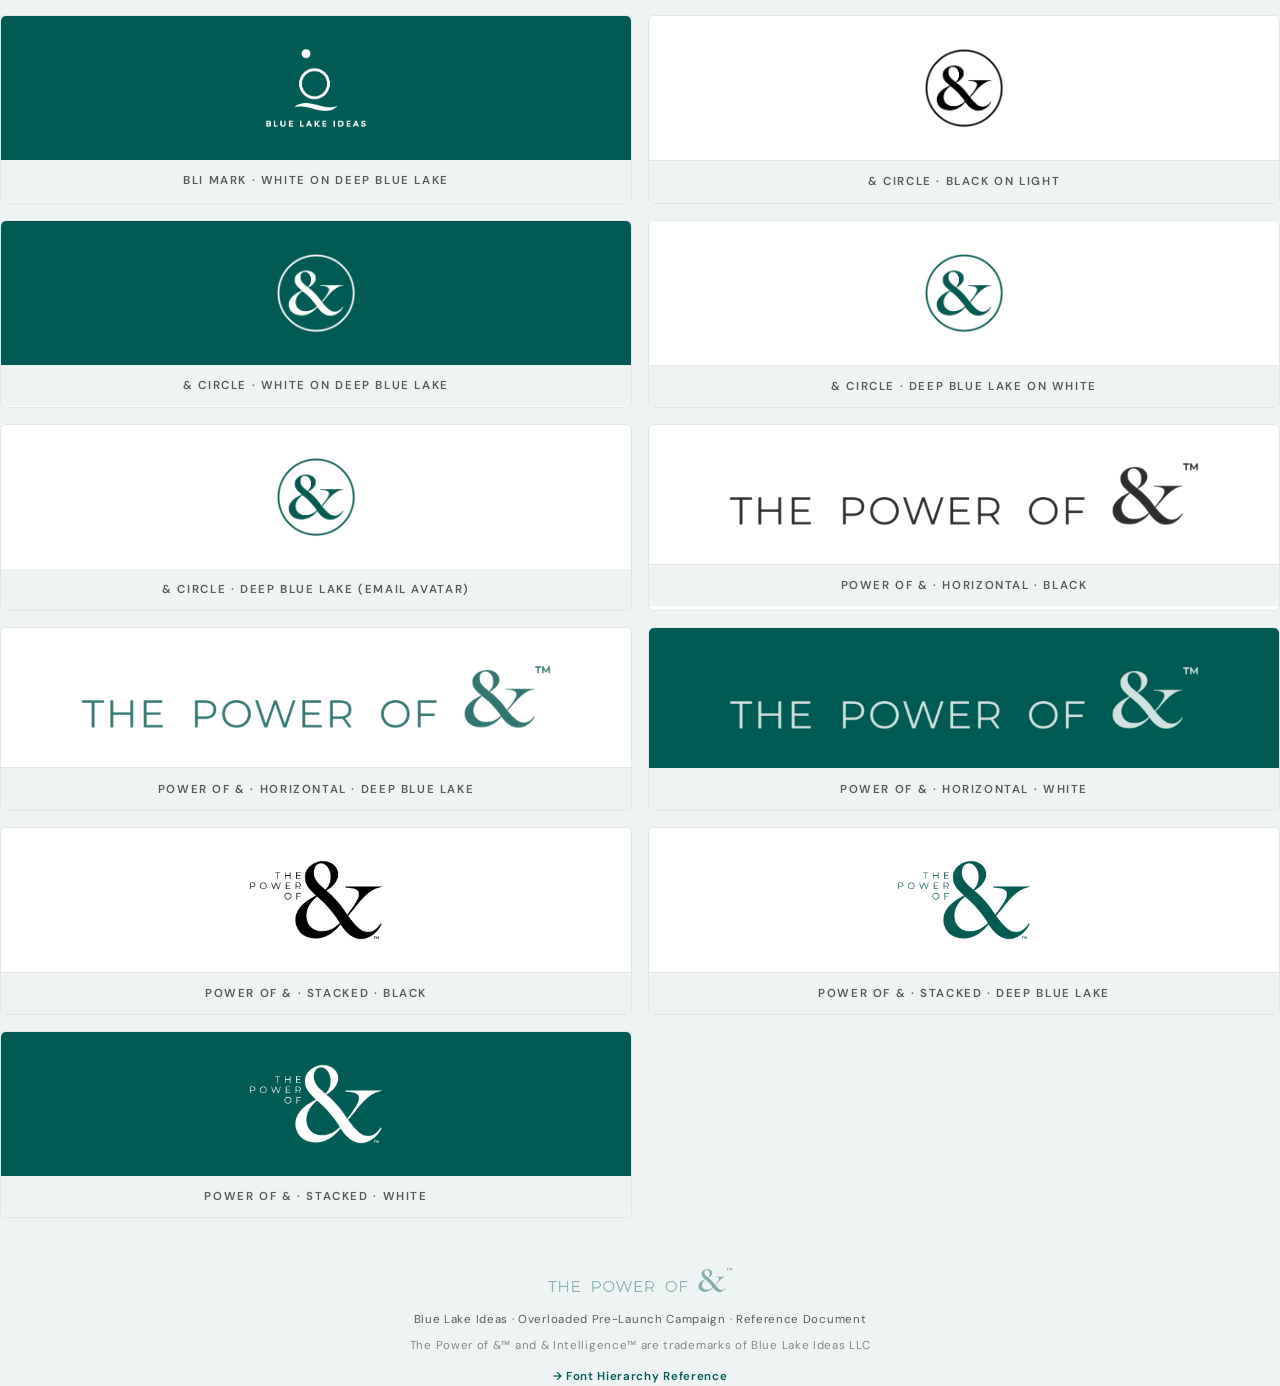
==== commit 6e412804: "Section 06 rebuild: HubSpot owns all email sends (welcome workflow + launch sequence). Squarespace =" ====
--- a/docs/index.html
+++ b/docs/index.html
@@ -1089,7 +1089,7 @@
 
   <div class="strategy-card">
     <h3>What Matt and Anne need to provide — by email</h3>
-    <p>For each role, the inputs we need to draft. Send the inputs; we'll handle the structure and voice.</p>
+    <p>For each role, the inputs we need to draft. Send the inputs; we'll handle the structure, voice, and HubSpot setup.</p>
 
     <h4>Welcome</h4>
     <ul>
@@ -1248,73 +1248,96 @@
   </div>
 
 
-    <!-- ═══ 6. SQUARESPACE → HUBSPOT LEAD FLOW ═══ -->
+      <!-- ═══ 6. SQUARESPACE → HUBSPOT EMAIL FLOW ═══ -->
   <div class="section-header">
     <div class="num">Section 06</div>
-    <h2>Squarespace Email → HubSpot Lead Flow</h2>
+    <h2>Squarespace Capture → HubSpot Email &amp; CRM</h2>
   </div>
 
   <div class="strategy-card">
     <h3>The play</h3>
-    <p>Capture in the Squarespace Newsletter Block. Send the welcome and launch sequence with Squarespace Email. Zapier bridges to HubSpot for CRM tracking and segmentation.</p>
-    <p><strong>Why all four tools:</strong> each does one job well.</p>
-    <ul>
-      <li><strong>Squarespace Newsletter Block</strong> — clean native capture on /overloaded</li>
-      <li><strong>Squarespace Email</strong> — sends welcome + 3-email launch sequence (Sections 02 + 03)</li>
-      <li><strong>Zapier</strong> — bridges Squarespace → HubSpot in real time</li>
-      <li><strong>HubSpot</strong> — system of record. Lead-source attribution. Segmentation, scoring, sales handoff if waitlist members become coaching or speaking leads later</li>
-    </ul>
+    <p>Capture in the Squarespace Newsletter Block. Bridge to HubSpot via Zapier. <strong>HubSpot owns every email — welcome and launch sequence.</strong></p>
+    <p><strong>Why HubSpot for the sends:</strong> single source of truth. Email engagement (opens, clicks, replies) lives on the contact record, feeding segmentation, lead scoring, and any future sales handoff. Templates, workflows, and A/B testing are stronger than Squarespace Email's native tools.</p>
   </div>
 
   <div class="strategy-card">
     <h3>The architecture</h3>
-    <p>One Newsletter Block submission triggers two parallel paths — the email send and the CRM sync.</p>
-    <div class="flow-diagram">
-      <span class="node accent">Newsletter Block submit</span>
-      <span class="arrow">→</span>
-      <span class="node">Squarespace Email</span>
-      <span class="arrow">→</span>
-      <span class="node">Welcome + Launch Sequence</span>
-    </div>
+    <p>One Newsletter Block submission triggers one path. HubSpot does the rest.</p>
     <div class="flow-diagram">
       <span class="node accent">Newsletter Block submit</span>
       <span class="arrow">→</span>
       <span class="node">Zapier</span>
       <span class="arrow">→</span>
-      <span class="node">HubSpot Contact</span>
-      <span class="arrow">+</span>
-      <span class="node">Static List</span>
-    </div>
-  </div>
-
-  <div class="strategy-card">
-    <h3>The setup — 4 steps</h3>
+      <span class="node">HubSpot Contact + List</span>
+      <span class="arrow">→</span>
+      <span class="node accent">HubSpot Workflow</span>
+      <span class="arrow">→</span>
+      <span class="node">Welcome + Launch Sequence</span>
+    </div>
+  </div>
+
+  <div class="strategy-card">
+    <h3>The setup — 5 steps</h3>
     <ol>
-      <li><strong>Connect the Newsletter Block to Zapier.</strong> Edit the block on /overloaded → Storage tab → click <em>Connect to Zapier</em>. In Squarespace, generate an API key: Settings → Advanced → Squarespace API Keys → Create Key → scope: <strong>Forms</strong>. Copy the key into Zapier.</li>
-      <li><strong>Build the multi-step Zap:</strong>
+      <li><strong>Prep HubSpot.</strong>
         <ul>
-          <li><strong>Trigger:</strong> Squarespace → <em>New Form Submission</em> → select the Overloaded Waitlist newsletter</li>
-          <li><strong>Action 1:</strong> HubSpot → <em>Create or Update Contact</em> — match by email. Map: First Name, Email, Lead Source = "Overloaded Waitlist – /overloaded." Set custom property: <code>Waitlist Joined Date</code></li>
-          <li><strong>Action 2:</strong> HubSpot → <em>Add Contact to Static List</em> → select <strong>Overloaded Waitlist</strong></li>
+          <li>Create a static list: <strong>Overloaded Waitlist</strong></li>
+          <li>Add custom contact properties: <em>Waitlist Joined Date</em>, <em>UTM Source</em>, <em>Pre-ordered (Y/N)</em>, <em>Coaching Interest</em></li>
+          <li>Verify the sending domain (bluelakeideas.com) is connected and authenticated for marketing email</li>
         </ul>
       </li>
-      <li><strong>Prep HubSpot.</strong> Create a static list called <strong>Overloaded Waitlist</strong>. Add custom contact properties: <em>Waitlist Joined Date</em>, <em>UTM Source</em>, <em>Pre-ordered (Y/N)</em>, <em>Coaching Interest</em>. These give us segmentation surface area for the launch and beyond.</li>
-      <li><strong>Test end-to-end.</strong> Submit a real signup on /overloaded. Confirm three things: (a) the welcome email arrives via Squarespace Email, (b) the contact appears in HubSpot within ~1 minute, (c) the contact lands on the Overloaded Waitlist list with all properties populated.</li>
+      <li><strong>Build the welcome email + launch sequence in HubSpot.</strong>
+        <ul>
+          <li>Marketing → Email → create 4 emails using the copy from Sections 02 and 03</li>
+          <li>Apply brand template (Deep Blue Lake header, Libre Baskerville + DM Sans, &amp; circle as sender avatar, Power of &amp; horizontal in signature)</li>
+          <li>Set sender: <em>Blue Lake Ideas</em> &lt;hello@bluelakeideas.com&gt; for emails 1–3, <em>Matt Elliott</em> &lt;matt@bluelakeideas.com&gt; for launch day</li>
+        </ul>
+      </li>
+      <li><strong>Build the welcome workflow.</strong>
+        <ul>
+          <li>Automation → Workflows → Contact-based workflow</li>
+          <li><strong>Enrollment trigger:</strong> Contact added to "Overloaded Waitlist" list</li>
+          <li><strong>Action 1:</strong> Send welcome email (immediate, no delay)</li>
+          <li>Mark workflow as active</li>
+        </ul>
+      </li>
+      <li><strong>Connect Squarespace → Zapier.</strong>
+        <ul>
+          <li>Newsletter Block → Storage tab → Connect to Zapier</li>
+          <li>Squarespace API key: Settings → Advanced → Squarespace API Keys → scope: <strong>Forms</strong></li>
+          <li>Zap: Squarespace <em>New Form Submission</em> → HubSpot <em>Create or Update Contact</em> (map First Name, Email, Lead Source, Waitlist Joined Date) → HubSpot <em>Add Contact to Static List</em> (Overloaded Waitlist)</li>
+          <li>The list-add triggers the welcome workflow automatically — no second zap needed</li>
+        </ul>
+      </li>
+      <li><strong>Schedule the 3-email launch sequence as marketing email sends.</strong>
+        <ul>
+          <li>Email 1 (announce pre-orders) — scheduled for pre-order open day, sent to the Overloaded Waitlist list</li>
+          <li>Email 2 (Introduction) — scheduled 3–5 days later</li>
+          <li>Email 3 (launch day) — scheduled for launch day, sent from Matt's address</li>
+          <li>Each send filtered by list = Overloaded Waitlist</li>
+        </ul>
+      </li>
     </ol>
   </div>
 
   <div class="strategy-card">
     <h3>What each tool handles</h3>
-    <h4>Squarespace Email — the sends</h4>
-    <ul>
-      <li>Auto-welcome (Section 02), triggered the moment someone joins the list</li>
-      <li>3-email launch sequence (Section 03), scheduled when pre-orders open</li>
-      <li>Native deliverability — no domain warming, no DNS setup</li>
-    </ul>
-    <h4>HubSpot — the tracking</h4>
-    <ul>
-      <li><strong>Lead-source attribution</strong> — UTM data flows in via Zapier, so we see which channels drive signups</li>
-      <li><strong>Segmentation</strong> — pre-ordered vs. didn't, engaged vs. dormant, by source, by city</li>
+    <h4>Squarespace</h4>
+    <ul>
+      <li>The landing page (/overloaded)</li>
+      <li>Newsletter Block capture only — no sends from Squarespace</li>
+    </ul>
+    <h4>Zapier</h4>
+    <ul>
+      <li>One zap. Submission → HubSpot contact + list-add</li>
+      <li>UTM data and Waitlist Joined Date set as custom properties at signup</li>
+    </ul>
+    <h4>HubSpot — everything else</h4>
+    <ul>
+      <li><strong>Welcome workflow</strong> triggered by list membership — sends within seconds</li>
+      <li><strong>3-email launch sequence</strong> as scheduled marketing emails to the full list</li>
+      <li><strong>Engagement tracking</strong> on each contact (opens, clicks, replies)</li>
+      <li><strong>Segmentation</strong> — by source, engagement, future pre-order status, coaching interest</li>
       <li><strong>Sales handoff</strong> — if a waitlist member becomes a coaching or speaking inquiry later, HubSpot has full history. No relationship starts cold</li>
     </ul>
   </div>
@@ -1323,18 +1346,20 @@
     <h3>Plan &amp; cost</h3>
     <ul>
       <li><strong>Squarespace:</strong> Core plan or higher (required for Zapier integration)</li>
-      <li><strong>Zapier:</strong> Starter at $30/mo — needed for multi-step Zaps. Free plan can't do create-update + list-add in one flow</li>
-      <li><strong>HubSpot:</strong> Free CRM is fine for the waitlist phase. Upgrade only if we need automation workflows or marketing email later</li>
-    </ul>
-  </div>
-
-  <div class="strategy-card">
-    <h3>Why this beats the Form Block approach</h3>
-    <ul>
-      <li><strong>Native Squarespace Email integration stays intact</strong> — the Newsletter Block routes to Squarespace Email automatically. Form Blocks don't</li>
-      <li><strong>Zapier handles create-or-update + list-add in one flow</strong> — cleaner than HubSpot's Collected Forms (which has reliability issues per HubSpot's own community)</li>
-      <li><strong>Custom properties at signup</strong> — UTM source, joined date, anything we want on the contact record from day one</li>
-      <li><strong>Single source of truth for the email list</strong> — the Newsletter Block IS the list. No syncing two lists across two platforms</li>
+      <li><strong>Zapier:</strong> Starter at $30/mo — needed for multi-step Zaps</li>
+      <li><strong>HubSpot:</strong> <strong>Marketing Hub Starter</strong> at $20/mo minimum — required for marketing email sends and workflows. Free CRM alone won't send emails</li>
+      <li><strong>Domain authentication:</strong> SPF, DKIM, DMARC records added for bluelakeideas.com so HubSpot sends from the brand domain with full deliverability</li>
+    </ul>
+  </div>
+
+  <div class="strategy-card">
+    <h3>Why HubSpot for sends beats Squarespace Email here</h3>
+    <ul>
+      <li><strong>One source of truth.</strong> Engagement and contact data live in the same place. No reconciling lists across two platforms.</li>
+      <li><strong>Workflows automate the welcome.</strong> List-add fires the send instantly. No manual scheduling for welcome emails.</li>
+      <li><strong>Better segmentation downstream.</strong> Opens, clicks, and replies update the contact record automatically — so we can target the next campaign by who engaged.</li>
+      <li><strong>Cleaner sales handoff.</strong> When a waitlist member becomes a coaching or speaking lead, the full email history is already attached to their record in HubSpot.</li>
+      <li><strong>Template control.</strong> One brand template applied across all sends, including the email signature with Matt's social links.</li>
     </ul>
   </div>
 
